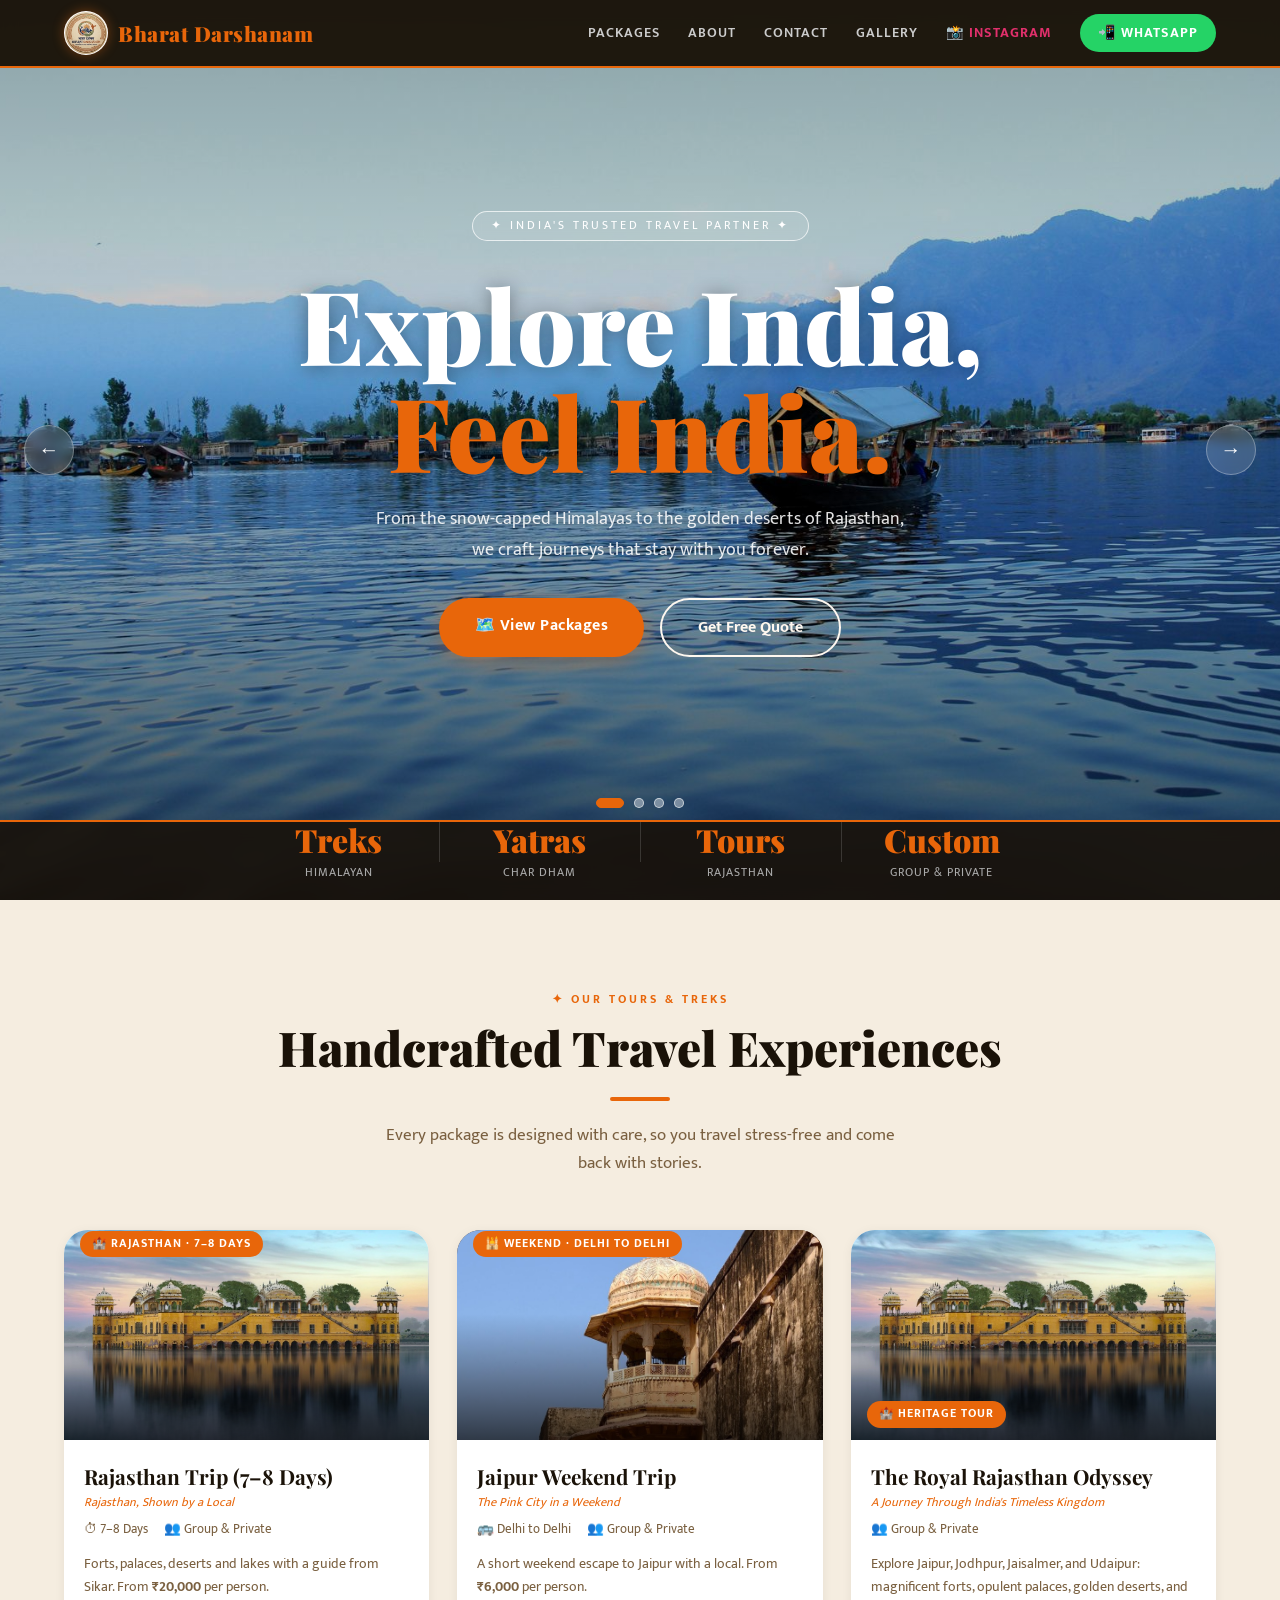
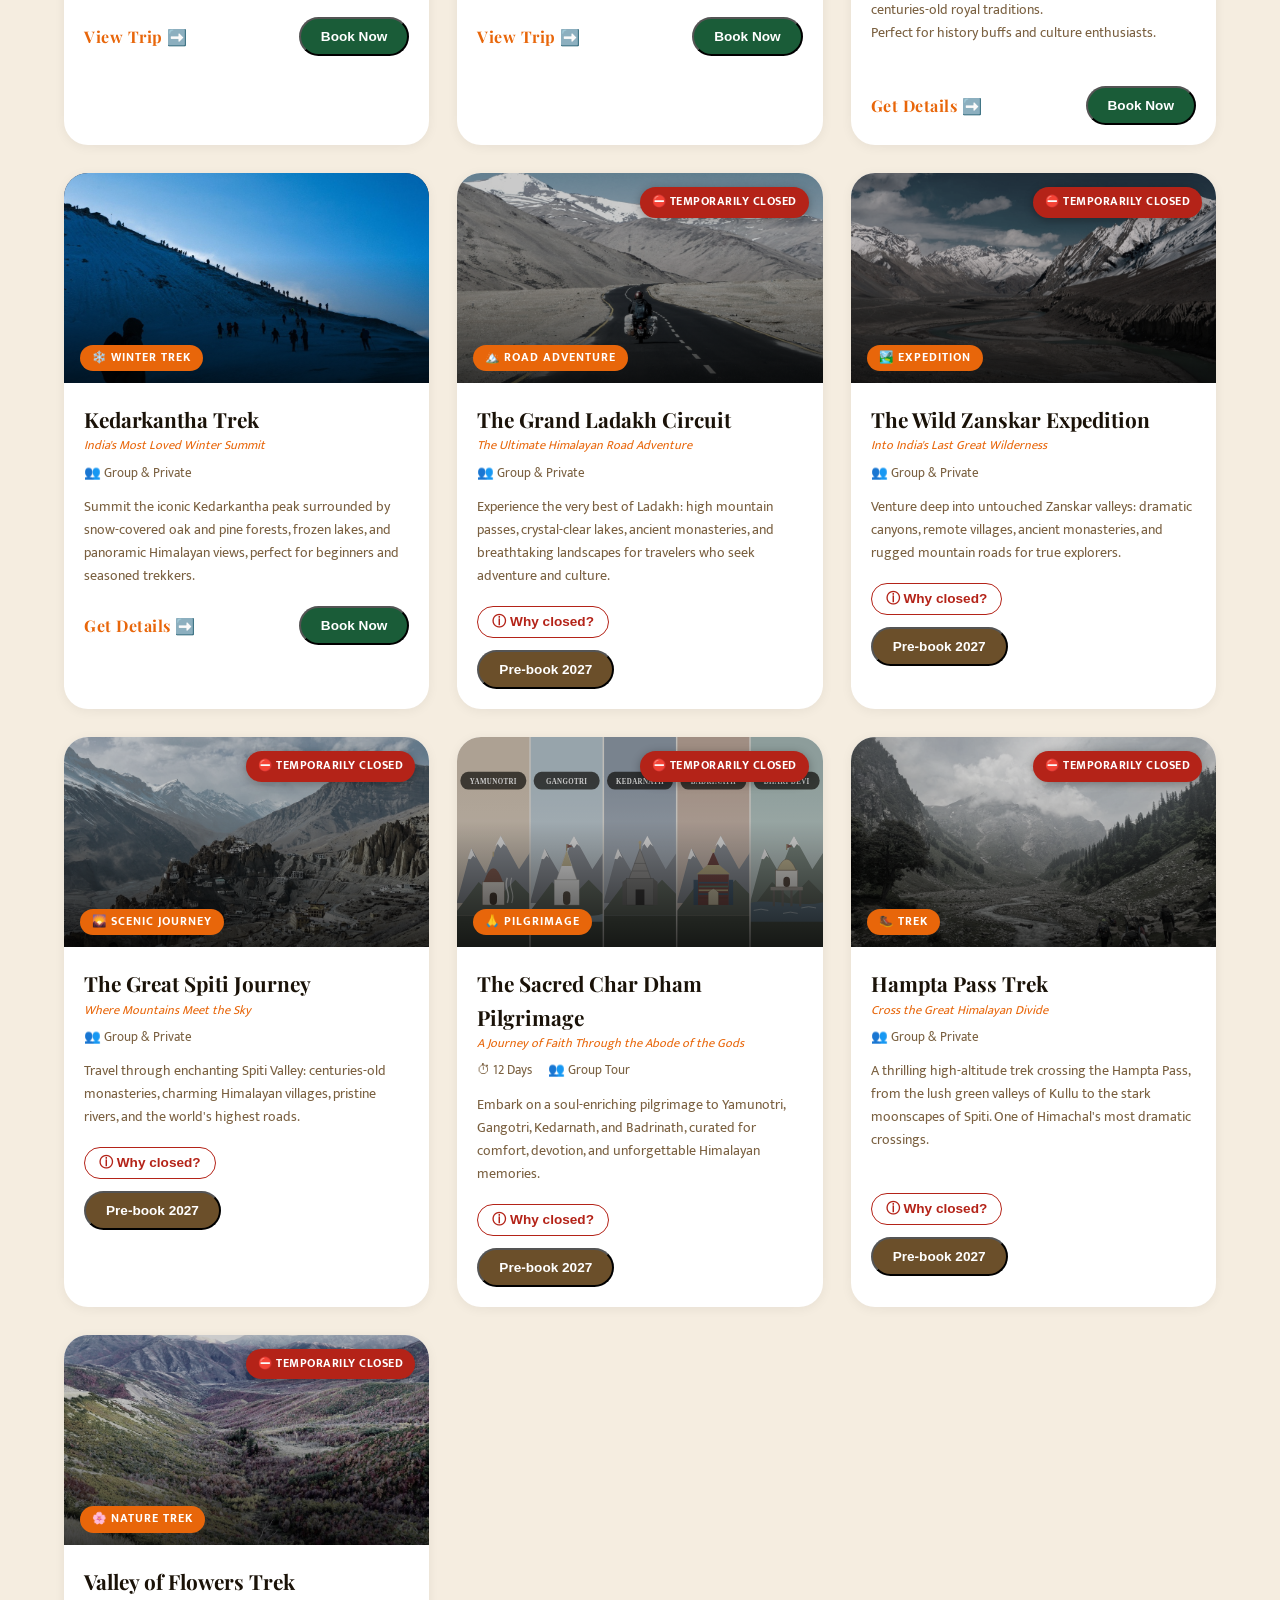
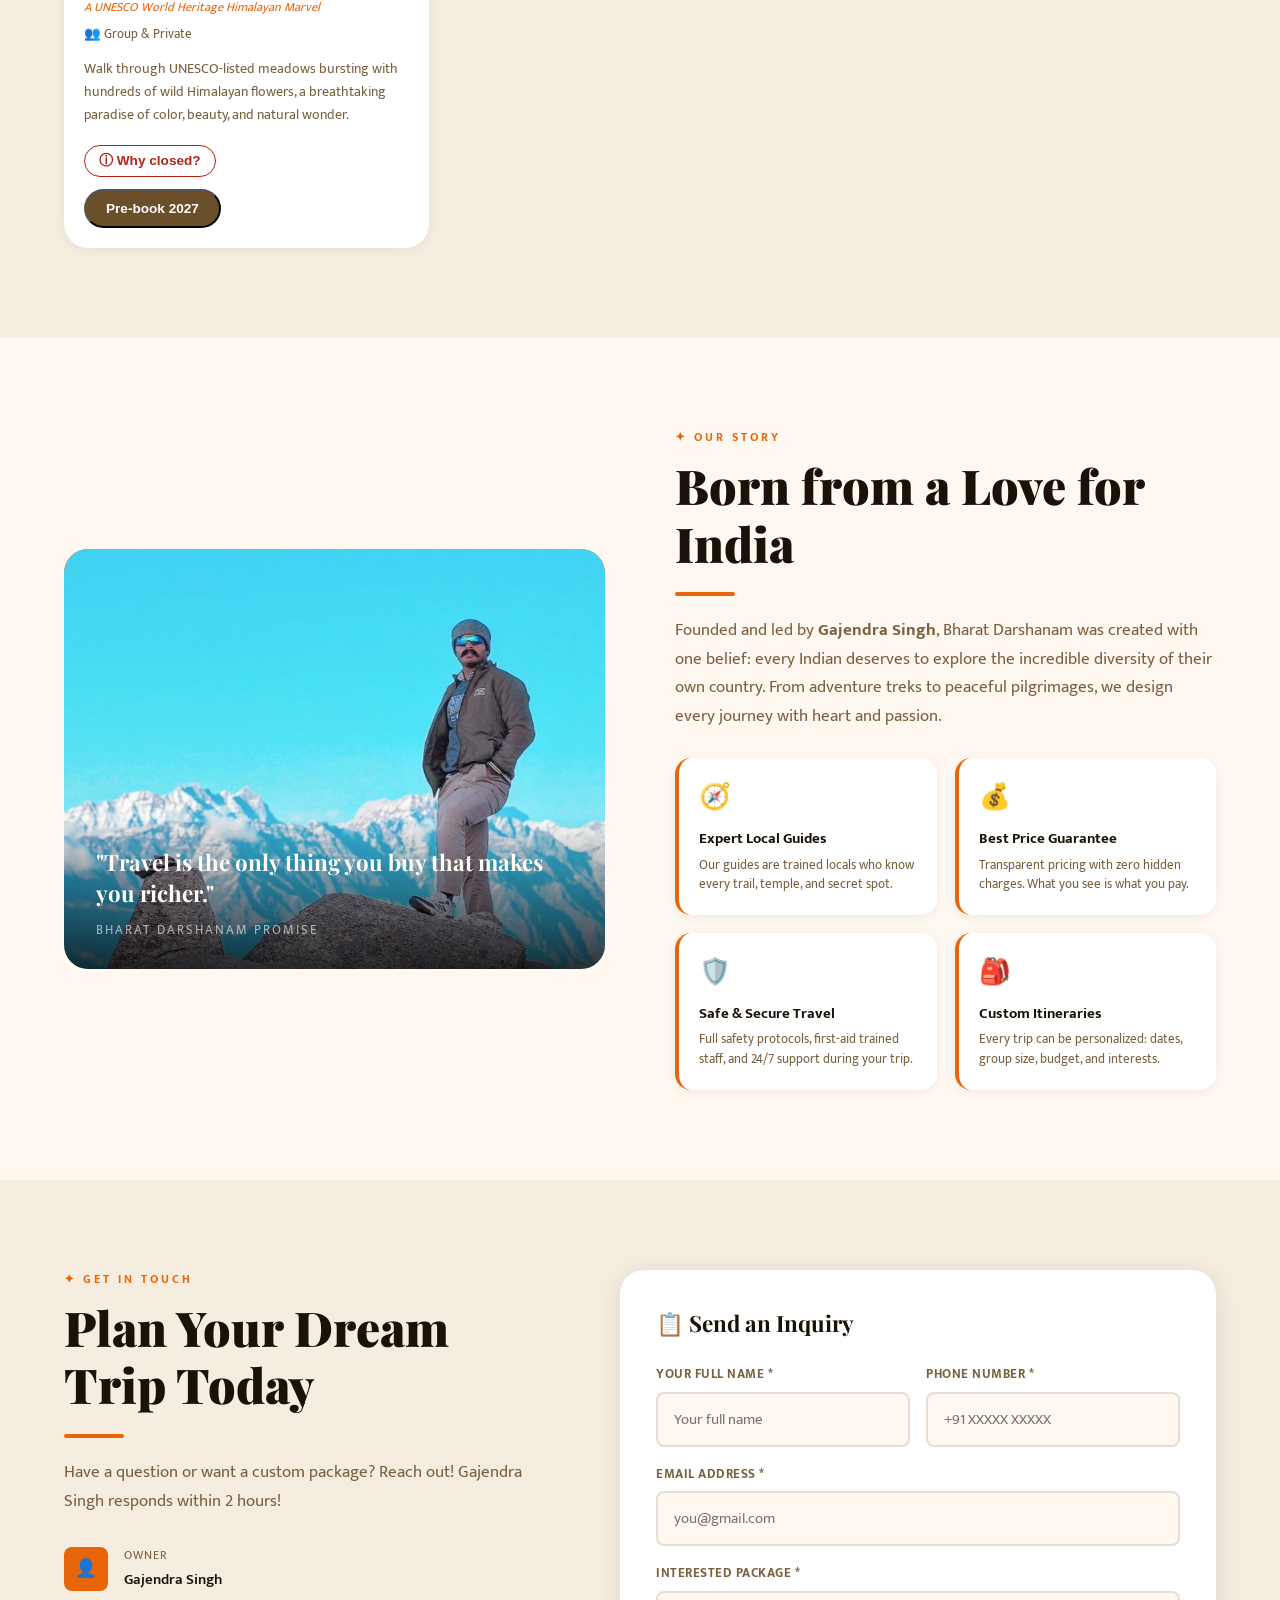
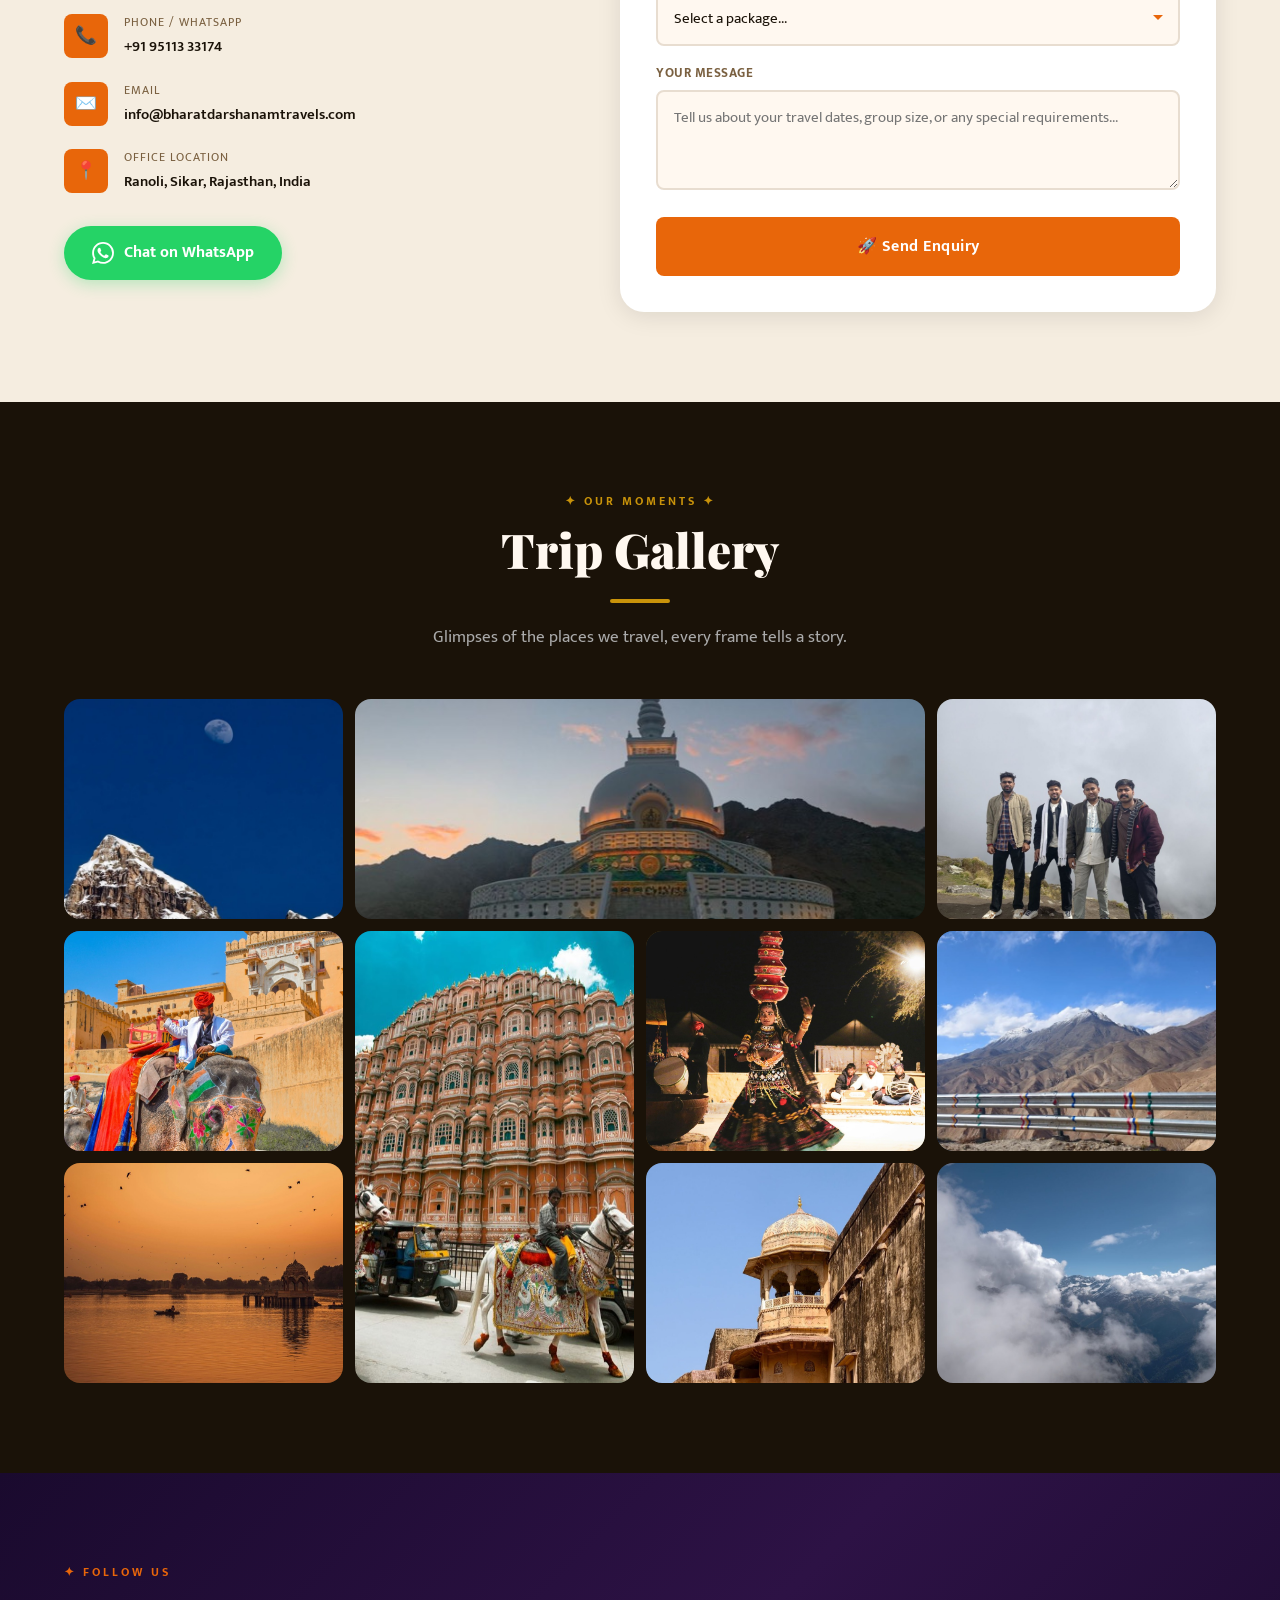
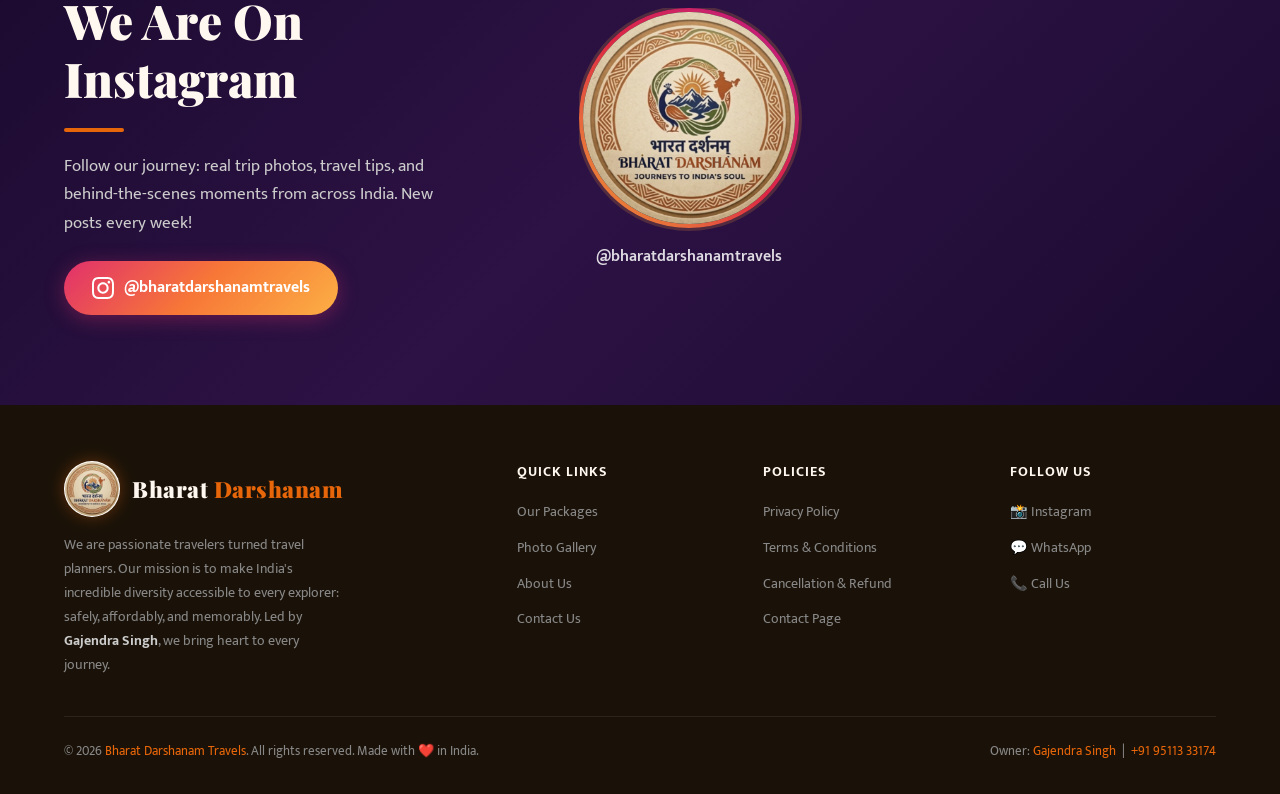
==== index.html @ c0df681c "Remove Hindi name from homepage structured data Co-Authored-By: Claude Opus 5.5 <noreply@anthropic.c" ====
<!DOCTYPE html>
<html lang="en">
<head>
  <meta charset="UTF-8">
  <meta name="viewport" content="width=device-width, initial-scale=1.0">

  <!-- ── SEO Meta Tags ── -->
 <title>Bharat Darshanam Travels – Best Travel & Trek Agency in India | Journey to India's Soul</title>
<meta name="description" content="Bharat Darshanam Travels is India's trusted travel and trek agency. Book Himalayan treks, Rajasthan tours, Char Dham Yatra. Contact Gajendra Singh: +91 95113 33174.">
 <meta name="keywords" content="India travel agency, Bharat Darshanam, Himalayan trek, Rajasthan tour package, Char Dham Yatra, Valley of Flowers trek, India tour operator, best travel agency India, Gajendra Singh travel">
<meta name="author"      content="Gajendra Singh, Bharat Darshanam Travels">

  <meta name="google-site-verification" content="OzNCuMQgrmfzlQvsHcvTXHWzAEWQ9d1QbbpQcQWQjsA" />

  <meta name="robots" content="index, follow">
<meta name="geo.region" content="IN">
<meta name="geo.placename" content="India">
<link rel="canonical" href="https://bharatdarshanamtravels.com/">

  <!-- ── Open Graph (for WhatsApp/social preview) ── -->
  <meta property="og:title"       content="Bharat Darshanam – Explore India, Feel India">
  <meta property="og:description" content="Handcrafted tours & treks across India. Call Gajendra Singh: +91 95113 33174">
  <meta property="og:type"        content="website">
  <meta property="og:url"         content="https://bharatdarshanamtravels.com/">
<meta property="og:image"         content="https://bharatdarshanamtravels.com/images/og-image.jpg">
<meta property="og:image:width"  content="1200">
<meta property="og:image:height" content="630">
<meta property="og:site_name"   content="Bharat Darshanam Travels">
<meta property="og:locale"      content="en_IN">

  <!-- ── Favicons ── -->
  <link rel="icon" href="favicon.ico" sizes="any">
  <link rel="icon" type="image/png" sizes="32x32" href="favicon-32x32.png">
  <link rel="apple-touch-icon" href="apple-touch-icon.png">
  <link rel="manifest" href="site.webmanifest">

  <!-- ── Google Fonts ── -->
  <link rel="preconnect" href="https://fonts.googleapis.com">
  <link rel="preconnect" href="https://fonts.gstatic.com" crossorigin>
  <link href="https://fonts.googleapis.com/css2?family=Playfair+Display:wght@400;700;900&family=Mukta:wght@300;400;600;700&display=swap" rel="stylesheet">

  <!-- ── Stylesheet ── -->
  <link rel="stylesheet" href="css/style.css">
</head>
<body>

<!-- ════════════════════════════════════════
     SPLASH SCREEN, 3-Step Sequence
════════════════════════════════════════ -->
<div id="splash">
  <div class="splash-bg"></div>
  <div class="splash-content">

    <!-- Step 1: Welcome text -->
    <div class="splash-welcome">
      <span class="splash-welcome-to">Welcome to</span>
      <span class="splash-welcome-brand">Bharat <em>Darshanam</em></span>
    </div>

    <!-- Step 2: Logo clean, no rings -->
    <div class="splash-logo-wrap">
      <img src="images/logo.png" alt="Bharat Darshanam" class="splash-logo">
    </div>

    <!-- Step 3: Tagline, JS types letter by letter -->
    <div class="splash-tagline" id="splashTagline"></div>

    <!-- Loader bar -->
    <div class="splash-loader">
      <div class="splash-loader-bar"></div>
    </div>

  </div>
</div>
<!-- ════════════════════════════════════════
     NAVBAR
════════════════════════════════════════ -->
<nav id="navbar">
  <a href="#hero" class="nav-logo">
    <img src="images/logo.png" alt="Bharat Darshanam Logo" class="nav-logo-img">
    <span class="nav-logo-text">Bharat <span class="nav-logo-accent">Darshanam</span></span>
  </a>

  <ul class="nav-links" id="navLinks">
    <li><a href="#packages">Packages</a></li>
    <li><a href="#about">About</a></li>
    
    <li><a href="#contact">Contact</a></li>
    <li><a href="#gallery">Gallery</a></li>
        <li><a href="https://www.instagram.com/bharatdarshanamtravels/" target="_blank" class="nav-insta">📸 Instagram</a></li>
    <li>
      <a href="https://wa.me/919511333174" target="_blank" class="nav-wa">
        📲 WhatsApp
      </a>
    </li>
  </ul>

  <button class="hamburger" id="hamburger" aria-label="Toggle menu">
    <span></span><span></span><span></span>
  </button>
</nav>


<!-- ════════════════════════════════════════
     HERO, Full Screen Slider
════════════════════════════════════════ -->
<section id="hero">

  <!-- Slides, add your own photos in images/ folder -->
  <div class="slider">
    <div class="slide active" style="background-image:url('images/hero1.jpg')">
      <div class="slide-overlay"></div>
    </div>
    <div class="slide" style="background-image:url('images/hero2.jpg')">
      <div class="slide-overlay"></div>
    </div>
    <div class="slide" style="background-image:url('images/hero3.jpg')">
      <div class="slide-overlay"></div>
    </div>
    <div class="slide" style="background-image:url('images/hero4.jpg')">
      <div class="slide-overlay"></div>
    </div>
  </div>

  <!-- Center Content -->
  <div class="hero-content">
    <div class="hero-badge">✦ India's Trusted Travel Partner ✦</div>
    <h1 class="hero-title">
      Explore India,
      <span>Feel India.</span>
    </h1>
    <p class="hero-sub">
      From the snow-capped Himalayas to the golden deserts of Rajasthan,
      we craft journeys that stay with you forever.
    </p>
    <div class="hero-btns">
      <a href="#packages" class="btn-primary">🗺️ View Packages</a>
      <a href="#contact"  class="btn-outline">Get Free Quote</a>
    </div>
  </div>

  <!-- Slider Arrows -->
  <button class="slider-arrow left"  id="sliderPrev">&#8592;</button>
  <button class="slider-arrow right" id="sliderNext">&#8594;</button>

  <!-- Slider Dots -->
  <div class="slider-dots">
    <span class="dot active" data-index="0"></span>
    <span class="dot"        data-index="1"></span>
    <span class="dot"        data-index="2"></span>
    <span class="dot"        data-index="3"></span>
  </div>

  <!-- Stats Bar, bottom like Rajasthan Tourism -->
  <div class="hero-stats-bar">
    <div class="stat-item">
      <div class="stat-num">Treks</div>
      <div class="stat-label">Himalayan</div>
    </div>
    <div class="stat-divider"></div>
    <div class="stat-item">
      <div class="stat-num">Yatras</div>
      <div class="stat-label">Char Dham</div>
    </div>
    <div class="stat-divider"></div>
    <div class="stat-item">
      <div class="stat-num">Tours</div>
      <div class="stat-label">Rajasthan</div>
    </div>
    <div class="stat-divider"></div>
    <div class="stat-item">
      <div class="stat-num">Custom</div>
      <div class="stat-label">Group &amp; Private</div>
    </div>
  </div>

</section>


<!-- ════════════════════════════════════════
     PACKAGES
════════════════════════════════════════ -->
<section id="packages">
  <div class="text-center reveal" style="margin-bottom:52px">
    <div class="section-tag">✦ Our Tours &amp; Treks</div>
    <h2 class="section-title">Handcrafted Travel Experiences</h2>
    <div class="divider"></div>
    <p class="section-sub">
      Every package is designed with care, so you travel stress-free
      and come back with stories.
    </p>
  </div>
  

  <div class="pkg-grid">

    <!-- Featured: Rajasthan Trip 7–8 Days -->
    <div class="pkg-card reveal">
      <a href="rajasthan-trip.html" class="pkg-img pkg-rajasthan" aria-label="Rajasthan Trip (7–8 Days)">
        <div class="pkg-img-bg"></div>
        <div class="pkg-overlay"></div>
        <span class="pkg-badge">🏰 Rajasthan · 7–8 Days</span>
      </a>
      <div class="pkg-body">
        <div class="pkg-name"><a href="rajasthan-trip.html" style="color:inherit;text-decoration:none">Rajasthan Trip (7–8 Days)</a></div>
        <div class="pkg-tag">Rajasthan, Shown by a Local</div>
        <div class="pkg-meta">
          <span>⏱ 7–8 Days</span>
          <span>👥 Group &amp; Private</span>
        </div>
        <p class="pkg-desc">
          Forts, palaces, deserts and lakes with a guide from Sikar. From <strong>₹20,000</strong> per person.
        </p>
        <div class="pkg-footer">
          <a class="pkg-price pkg-details-link" href="rajasthan-trip.html">View Trip ➡️</a>
          <button class="btn-green pkg-book-btn" data-pkg="Rajasthan Trip (7–8 Days)">Book Now</button>
        </div>
      </div>
    </div>

    <!-- Featured: Jaipur Weekend -->
    <div class="pkg-card reveal">
      <a href="jaipur-weekend-trip.html" class="pkg-img pkg-jaipur" aria-label="Jaipur Weekend Trip">
        <div class="pkg-img-bg"></div>
        <div class="pkg-overlay"></div>
        <span class="pkg-badge">🕌 Weekend · Delhi to Delhi</span>
      </a>
      <div class="pkg-body">
        <div class="pkg-name"><a href="jaipur-weekend-trip.html" style="color:inherit;text-decoration:none">Jaipur Weekend Trip</a></div>
        <div class="pkg-tag">The Pink City in a Weekend</div>
        <div class="pkg-meta">
          <span>🚌 Delhi to Delhi</span>
          <span>👥 Group &amp; Private</span>
        </div>
        <p class="pkg-desc">
          A short weekend escape to Jaipur with a local. From <strong>₹6,000</strong> per person.
        </p>
        <div class="pkg-footer">
          <a class="pkg-price pkg-details-link" href="jaipur-weekend-trip.html">View Trip ➡️</a>
          <button class="btn-green pkg-book-btn" data-pkg="Jaipur Weekend Trip (Delhi to Delhi)">Book Now</button>
        </div>
      </div>
    </div>

    <!-- Card 1: Royal Rajasthan -->
    <div class="pkg-card reveal">
      <div class="pkg-img pkg-rajasthan">
        <div class="pkg-img-bg"></div>
        <div class="pkg-overlay"></div>
        <span class="pkg-badge">🏰 Heritage Tour</span>
      </div>
      <div class="pkg-body">
        <div class="pkg-name">The Royal Rajasthan Odyssey</div>
        <div class="pkg-tag">A Journey Through India's Timeless Kingdom</div>
        <div class="pkg-meta">
          <span>👥 Group &amp; Private</span>
        </div>
        <p class="pkg-desc">
          Explore Jaipur, Jodhpur, Jaisalmer, and Udaipur: magnificent forts, opulent palaces,
          golden deserts, and centuries-old royal traditions.<br>Perfect for history buffs and culture enthusiasts.<br><br>
        </p>
        <div class="pkg-footer">
          <a class="pkg-price pkg-details-link" href="https://wa.me/919511333174?text=Hello%20Gajendra%21%20Please%20share%20the%20full%20itinerary%2C%20inclusions%20and%20price%20for%20the%20The%20Royal%20Rajasthan%20Odyssey%20package." target="_blank" rel="noopener">Get Details ➡️</a>
          <button class="btn-green pkg-book-btn" data-pkg="The Royal Rajasthan Odyssey">Book Now</button>
        </div>
      </div>
    </div>

    <!-- Card 2: Himalayan Trek -->
    <!-- Card 2: Grand Ladakh Circuit -->
    <div class="pkg-card reveal">
      <div class="pkg-img pkg-himalaya">
        <div class="pkg-img-bg"></div>
        <div class="pkg-overlay"></div>
        <span class="pkg-badge">🏔️ Road Adventure</span>
      </div>
      <div class="pkg-body">
        <div class="pkg-name">The Grand Ladakh Circuit</div>
        <div class="pkg-tag">The Ultimate Himalayan Road Adventure</div>
        <div class="pkg-meta">
          <span>👥 Group &amp; Private</span>
        </div>
        <p class="pkg-desc">
          Experience the very best of Ladakh: high mountain passes, crystal-clear lakes,
          ancient monasteries, and breathtaking landscapes for travelers who seek adventure and culture.
        </p>
        <div class="pkg-footer">
          <a class="pkg-price pkg-details-link" href="https://wa.me/919511333174?text=Hello%20Gajendra%21%20Please%20share%20the%20full%20itinerary%2C%20inclusions%20and%20price%20for%20the%20The%20Grand%20Ladakh%20Circuit%20package." target="_blank" rel="noopener">Get Details ➡️</a>
          <button class="btn-green pkg-book-btn" data-pkg="The Grand Ladakh Circuit">Book Now</button>
        </div>
      </div>
    </div>

    <!-- Card 3: Wild Zanskar Expedition -->
    <div class="pkg-card reveal">
      <div class="pkg-img pkg-zanskar">
        <div class="pkg-img-bg"></div>
        <div class="pkg-overlay"></div>
        <span class="pkg-badge">🏞️ Expedition</span>
      </div>
      <div class="pkg-body">
        <div class="pkg-name">The Wild Zanskar Expedition</div>
        <div class="pkg-tag">Into India's Last Great Wilderness</div>
        <div class="pkg-meta">
          <span>👥 Group &amp; Private</span>
        </div>
        <p class="pkg-desc">
          Venture deep into untouched Zanskar valleys: dramatic canyons, remote villages,
          ancient monasteries, and rugged mountain roads for true explorers.
        </p>
        <div class="pkg-footer">
          <a class="pkg-price pkg-details-link" href="https://wa.me/919511333174?text=Hello%20Gajendra%21%20Please%20share%20the%20full%20itinerary%2C%20inclusions%20and%20price%20for%20the%20The%20Wild%20Zanskar%20Expedition%20package." target="_blank" rel="noopener">Get Details ➡️</a>
          <button class="btn-green pkg-book-btn" data-pkg="The Wild Zanskar Expedition">Book Now</button>
        </div>
      </div>
    </div>

    <!-- Card 4: Great Spiti Journey -->
    <div class="pkg-card reveal">
      <div class="pkg-img pkg-spiti">
        <div class="pkg-img-bg"></div>
        <div class="pkg-overlay"></div>
        <span class="pkg-badge">🌄 Scenic Journey</span>
      </div>
      <div class="pkg-body">
        <div class="pkg-name">The Great Spiti Journey</div>
        <div class="pkg-tag">Where Mountains Meet the Sky</div>
        <div class="pkg-meta">
          <span>👥 Group &amp; Private</span>
        </div>
        <p class="pkg-desc">
          Travel through enchanting Spiti Valley: centuries-old monasteries, charming Himalayan
          villages, pristine rivers, and the world's highest roads.
        </p>
        <div class="pkg-footer">
          <a class="pkg-price pkg-details-link" href="https://wa.me/919511333174?text=Hello%20Gajendra%21%20Please%20share%20the%20full%20itinerary%2C%20inclusions%20and%20price%20for%20the%20The%20Great%20Spiti%20Journey%20package." target="_blank" rel="noopener">Get Details ➡️</a>
          <button class="btn-green pkg-book-btn" data-pkg="The Great Spiti Journey">Book Now</button>
        </div>
      </div>
    </div>

    <!-- Card 5: Char Dham Pilgrimage -->
    <div class="pkg-card reveal">
      <div class="pkg-img pkg-chardham">
        <div class="pkg-img-bg"></div>
        <div class="pkg-overlay"></div>
        <span class="pkg-badge">🙏 Pilgrimage</span>
      </div>
      <div class="pkg-body">
        <div class="pkg-name">The Sacred Char Dham Pilgrimage</div>
        <div class="pkg-tag">A Journey of Faith Through the Abode of the Gods</div>
        <div class="pkg-meta">
          <span>⏱ 12 Days</span>
          <span>👥 Group Tour</span>
        </div>
        <p class="pkg-desc">
          Embark on a soul-enriching pilgrimage to Yamunotri, Gangotri, Kedarnath, and Badrinath,
          curated for comfort, devotion, and unforgettable Himalayan memories.
        </p>
        <div class="pkg-footer">
          <a class="pkg-price pkg-details-link" href="https://wa.me/919511333174?text=Hello%20Gajendra%21%20Please%20share%20the%20full%20itinerary%2C%20inclusions%20and%20price%20for%20the%20The%20Sacred%20Char%20Dham%20Pilgrimage%20package." target="_blank" rel="noopener">Get Details ➡️</a>
          <button class="btn-green pkg-book-btn" data-pkg="The Sacred Char Dham Pilgrimage">Book Now</button>
        </div>
      </div>
    </div>

    

    <!-- Card 6: Hampta Pass Trek -->
    <div class="pkg-card reveal">
      <div class="pkg-img pkg-hampta">
        <div class="pkg-img-bg"></div>
        <div class="pkg-overlay"></div>
        <span class="pkg-badge">🥾 Trek</span>
      </div>
      <div class="pkg-body">
        <div class="pkg-name">Hampta Pass Trek</div>
        <div class="pkg-tag">Cross the Great Himalayan Divide</div>
        <div class="pkg-meta">
          <span>👥 Group &amp; Private</span>
        </div>
        <p class="pkg-desc">
          A thrilling high-altitude trek crossing the Hampta Pass, from the lush green valleys
          of Kullu to the stark moonscapes of Spiti. One of Himachal's most dramatic crossings.<br><br>
        </p>
        <div class="pkg-footer">
          <a class="pkg-price pkg-details-link" href="https://wa.me/919511333174?text=Hello%20Gajendra%21%20Please%20share%20the%20full%20itinerary%2C%20inclusions%20and%20price%20for%20the%20Hampta%20Pass%20Trek%20package." target="_blank" rel="noopener">Get Details ➡️</a>
          <button class="btn-green pkg-book-btn" data-pkg="Hampta Pass Trek">Book Now</button>
        </div>
      </div>
    </div>

    <!-- Card 7: Kedarkantha Trek -->
    <div class="pkg-card reveal">
      <div class="pkg-img pkg-kedarkantha">
        <div class="pkg-img-bg"></div>
        <div class="pkg-overlay"></div>
        <span class="pkg-badge">❄️ Winter Trek</span>
      </div>
      <div class="pkg-body">
        <div class="pkg-name">Kedarkantha Trek</div>
        <div class="pkg-tag">India's Most Loved Winter Summit</div>
        <div class="pkg-meta">
          <span>👥 Group &amp; Private</span>
        </div>
        <p class="pkg-desc">
          Summit the iconic Kedarkantha peak surrounded by snow-covered oak and pine forests,
          frozen lakes, and panoramic Himalayan views, perfect for beginners and seasoned trekkers.
        </p>
        <div class="pkg-footer">
          <a class="pkg-price pkg-details-link" href="https://wa.me/919511333174?text=Hello%20Gajendra%21%20Please%20share%20the%20full%20itinerary%2C%20inclusions%20and%20price%20for%20the%20Kedarkantha%20Trek%20package." target="_blank" rel="noopener">Get Details ➡️</a>
          <button class="btn-green pkg-book-btn" data-pkg="Kedarkantha Trek">Book Now</button>
        </div>
      </div>
    </div>

    <!-- Card 8: Valley of Flowers -->
    <div class="pkg-card reveal">
      <div class="pkg-img pkg-valley">
        <div class="pkg-img-bg"></div>
        <div class="pkg-overlay"></div>
        <span class="pkg-badge">🌸 Nature Trek</span>
      </div>
      <div class="pkg-body">
        <div class="pkg-name">Valley of Flowers Trek</div>
        <div class="pkg-tag">A UNESCO World Heritage Himalayan Marvel</div>
        <div class="pkg-meta">
          <span>👥 Group &amp; Private</span>
        </div>
        <p class="pkg-desc">
          Walk through UNESCO-listed meadows bursting with hundreds of wild Himalayan flowers,
          a breathtaking paradise of color, beauty, and natural wonder.
        </p>
        <div class="pkg-footer">
          <a class="pkg-price pkg-details-link" href="https://wa.me/919511333174?text=Hello%20Gajendra%21%20Please%20share%20the%20full%20itinerary%2C%20inclusions%20and%20price%20for%20the%20Valley%20of%20Flowers%20Trek%20package." target="_blank" rel="noopener">Get Details ➡️</a>
          <button class="btn-green pkg-book-btn" data-pkg="Valley of Flowers Trek">Book Now</button>
        </div>
      </div>
    </div>

  </div>
</section>


<!-- ════════════════════════════════════════
     ABOUT
════════════════════════════════════════ -->
<section id="about">
  <div class="about-grid">

    <div class="about-visual reveal">
  <img src="images/our-story.jpg" alt="Our Story" class="about-story-img" loading="lazy" width="948" height="805">
  <div class="about-story-overlay">
    <div class="about-quote">
      "Travel is the only thing you buy that makes you richer."
    </div>
    <div class="about-quote-author">Bharat Darshanam Promise</div>
  </div>
</div>

    <div class="reveal">
      <div class="section-tag">✦ Our Story</div>
      <h2 class="section-title">Born from a Love for India</h2>
      <div class="divider"></div>
      <p class="section-sub">
        Founded and led by <strong>Gajendra Singh</strong>, Bharat Darshanam was created
        with one belief: every Indian deserves to explore the incredible diversity
        of their own country. From adventure treks to peaceful pilgrimages,
        we design every journey with heart and passion.
      </p>

      <div class="why-grid">
        <div class="why-card">
          <div class="why-icon">🧭</div>
          <div class="why-title">Expert Local Guides</div>
          <div class="why-desc">Our guides are trained locals who know every trail, temple, and secret spot.</div>
        </div>
        <div class="why-card">
          <div class="why-icon">💰</div>
          <div class="why-title">Best Price Guarantee</div>
          <div class="why-desc">Transparent pricing with zero hidden charges. What you see is what you pay.</div>
        </div>
        <div class="why-card">
          <div class="why-icon">🛡️</div>
          <div class="why-title">Safe &amp; Secure Travel</div>
          <div class="why-desc">Full safety protocols, first-aid trained staff, and 24/7 support during your trip.</div>
        </div>
        <div class="why-card">
          <div class="why-icon">🎒</div>
          <div class="why-title">Custom Itineraries</div>
          <div class="why-desc">Every trip can be personalized: dates, group size, budget, and interests.</div>
        </div>
      </div>
    </div>

  </div>
</section>


<!-- ════════════════════════════════════════
     TESTIMONIALS
════════════════════════════════════════ -->
<section id="testimonials" hidden>
  <div class="text-center reveal" style="margin-bottom:52px">
    <div class="section-tag">✦ Traveler Reviews ✦</div>
    <h2 class="section-title">What Our Travelers Say</h2>
    <div class="divider"></div>
  </div>

  <div class="testi-grid">

    <div class="testi-card reveal">
      <div class="testi-stars">★★★★★</div>
      <p class="testi-text">
        The Himalayan Trek was absolutely life-changing. Our guide knew every route
        perfectly and kept us safe throughout. Highly recommended for first-time trekkers!
      </p>
      <div class="testi-author">
        <div class="testi-avatar av1">A</div>
        <div>
          <div class="testi-name">Arjun Mehta</div>
          <div class="testi-loc">📍Rajasthan</div>
        </div>
      </div>
    </div>

    <div class="testi-card reveal">
      <div class="testi-stars">★★★★★</div>
      <p class="testi-text">
        Booked the Rajasthan Heritage Tour for my family and it was flawless. Hotels,
        transport, food, everything was perfectly arranged. Will definitely travel again!
      </p>
      <div class="testi-author">
        <div class="testi-avatar av2">P</div>
        <div>
          <div class="testi-name">Priya Sharma</div>
          <div class="testi-loc">📍Mumbai</div>
        </div>
      </div>
    </div>

    <div class="testi-card reveal">
      <div class="testi-stars">★★★★★</div>
      <p class="testi-text">
        Did the Char Dham Yatra with a group of 10 seniors. The team handled every
        challenge smoothly. As a pilgrimage, it was deeply fulfilling. Made it effortless!
      </p>
      <div class="testi-author">
        <div class="testi-avatar av3">S</div>
        <div>
          <div class="testi-name">Suresh Patel</div>
          <div class="testi-loc">📍Delhi</div>
        </div>
      </div>
    </div>

  </div>
</section>


<!-- ════════════════════════════════════════
     CONTACT
════════════════════════════════════════ -->
<section id="contact">
  <div class="contact-grid">

    <!-- Left: Contact Info -->
    <div class="reveal">
      <div class="section-tag">✦ Get In Touch</div>
      <h2 class="section-title">Plan Your Dream Trip Today</h2>
      <div class="divider"></div>
      <p class="section-sub" style="margin-bottom:32px">
        Have a question or want a custom package? Reach out!
        Gajendra Singh responds within 2 hours!
      </p>

      <div class="contact-item">
        <div class="contact-icon">👤</div>
        <div>
          <div class="contact-label">Owner</div>
          <div class="contact-val">Gajendra Singh</div>
        </div>
      </div>

      <div class="contact-item">
        <div class="contact-icon">📞</div>
        <div>
          <div class="contact-label">Phone / WhatsApp</div>
          <div class="contact-val">
            <a href="tel:+919511333174" style="color:inherit">+91 95113 33174</a>
          </div>
        </div>
      </div>

      <div class="contact-item">
        <div class="contact-icon">✉️</div>
        <div>
          <div class="contact-label">Email</div>
          <div class="contact-val">
            <a href="mailto:info@bharatdarshanamtravels.com" style="color:inherit">info@bharatdarshanamtravels.com</a>
          </div>
        </div>
      </div>

      <div class="contact-item">
        <div class="contact-icon">📍</div>
        <div>
          <div class="contact-label">Office Location</div>
          <!-- TODO: Replace with real address -->
          <div class="contact-val">Ranoli, Sikar, Rajasthan, India</div>
        </div>
      </div>

      <a href="https://wa.me/919511333174?text=Hello%20Gajendra!%20I'd%20like%20to%20plan%20a%20trip%20with%20Bharat%20Darshanam."
         target="_blank" class="wa-btn">
        <svg width="22" height="22" viewBox="0 0 24 24" fill="currentColor">
         <path d="M17.472 14.382c-.297-.149-1.758-.867-2.03-.967-.273-.099-.471-.148-.67.15-.197.297-.767.966-.94 1.164-.173.199-.347.223-.644.075-.297-.15-1.255-.463-2.39-1.475-.883-.788-1.48-1.761-1.653-2.059-.173-.297-.018-.458.13-.606.134-.133.298-.347.446-.52.149-.174.198-.298.298-.497.099-.198.05-.371-.025-.52-.075-.149-.669-1.612-.916-2.207-.242-.579-.487-.5-.669-.51-.173-.008-.371-.01-.57-.01-.198 0-.52.074-.792.372-.272.297-1.04 1.016-1.04 2.479 0 1.462 1.065 2.875 1.213 3.074.149.198 2.096 3.2 5.077 4.487.709.306 1.262.489 1.694.625.712.227 1.36.195 1.871.118.571-.085 1.758-.719 2.006-1.413.248-.694.248-1.289.173-1.413-.074-.124-.272-.198-.57-.347m-5.421 7.403h-.004a9.87 9.87 0 01-5.031-1.378l-.361-.214-3.741.982.998-3.648-.235-.374a9.86 9.86 0 01-1.51-5.26c.001-5.45 4.436-9.884 9.888-9.884 2.64 0 5.122 1.03 6.988 2.898a9.825 9.825 0 012.893 6.994c-.003 5.45-4.437 9.884-9.885 9.884m8.413-18.297A11.815 11.815 0 0012.05 0C5.495 0 .16 5.335.157 11.892c0 2.096.547 4.142 1.588 5.945L.057 24l6.305-1.654a11.882 11.882 0 005.683 1.448h.005c6.554 0 11.89-5.335 11.893-11.893a11.821 11.821 0 00-3.48-8.413z" />
        </svg>
        Chat on WhatsApp
      </a>
    </div>

    <!-- Right: Contact Form -->
    <div class="reveal">
      <div class="contact-form">
        <h3>📋 Send an Inquiry</h3>
        <form id="contactForm" data-enquiry novalidate>
          <input type="checkbox" name="botcheck" class="hp-field" tabindex="-1" autocomplete="off" aria-hidden="true">
          <div class="form-row">
            <div class="form-group">
              <label for="fname">Your Full Name *</label>
              <input type="text" id="fname" name="name" placeholder="Your full name" autocomplete="name" required>
            </div>
            <div class="form-group">
              <label for="fphone">Phone Number *</label>
              <input type="tel" id="fphone" name="phone" placeholder="+91 XXXXX XXXXX" autocomplete="tel" required>
            </div>
          </div>
          <div class="form-group">
            <label for="femail">Email Address *</label>
            <input type="email" id="femail" name="email" placeholder="you@gmail.com" autocomplete="email" required>
          </div>
          <div class="form-group">
            <label for="fpkg">Interested Package *</label>
            <select id="fpkg" name="trip" required>
              <option value="">Select a package...</option>
              <option>Rajasthan Trip (7–8 Days)</option>
              <option>Jaipur Weekend Trip (Delhi to Delhi)</option>
              <option>The Royal Rajasthan Odyssey</option>
              <option>Kedarkantha Trek</option>
              <option>The Grand Ladakh Circuit</option>
              <option>The Wild Zanskar Expedition</option>
              <option>The Great Spiti Journey</option>
              <option>The Sacred Char Dham Pilgrimage</option>
              <option>Hampta Pass Trek</option>
              <option>Valley of Flowers Trek</option>
              <option>Custom Package</option>
            </select>
          </div>
          <div class="form-group">
            <label for="fmessage">Your Message</label>
            <textarea id="fmessage" name="message" placeholder="Tell us about your travel dates, group size, or any special requirements..."></textarea>
          </div>
          <button type="submit" class="submit-btn">🚀 Send Enquiry</button>
        </form>
      </div>
    </div>

  </div>
</section>


<!-- ════════════════════════════════════════
     PHOTO GALLERY
════════════════════════════════════════ -->
<section id="gallery">
  <div class="text-center reveal" style="margin-bottom:48px">
    <div class="section-tag">✦ Our Moments ✦</div>
    <h2 class="section-title">Trip Gallery</h2>
    <div class="divider"></div>
    <p class="section-sub">Glimpses of the places we travel, every frame tells a story.</p>
  </div>

  <!-- Filter Buttons -->
  <div class="filter-buttons"></div>

  <!-- Gallery Grid -->
  <!-- 
    HOW TO ADD YOUR OWN PHOTOS:
    1. Put your photo in images/ folder
    2. Change src="images/gallery1.jpg" to your file name
    3. Change data-category to: himalaya / rajasthan / south / pilgrimage
    4. Change alt text to describe the photo
  -->
  <div class="gallery-grid">

    <div class="gallery-item reveal" data-category="himalaya">
      <div class="gallery-img" data-bg="images/gallery1.jpg">
        <div class="gallery-overlay">
          <div class="gallery-caption">Himalaya</div>
        </div>
      </div>
    </div>

    <div class="gallery-item reveal large" data-category="rajasthan">
      <div class="gallery-img" data-bg="images/gallery2.jpg">
        <div class="gallery-overlay">
          <div class="gallery-caption">Shanti Stupa, Ladakh</div>
        </div>
      </div>
    </div>

    <div class="gallery-item reveal" data-category="south">
      <div class="gallery-img" data-bg="images/gallery3.jpg">
        <div class="gallery-overlay">
          <div class="gallery-caption">Ladakh Trail</div>
        </div>
      </div>
    </div>

    <div class="gallery-item reveal" data-category="pilgrimage">
      <div class="gallery-img" data-bg="images/gallery4.jpg">
        <div class="gallery-overlay">
          <div class="gallery-caption">Aamer Fort</div>
        </div>
      </div>
    </div>

    <div class="gallery-item reveal tall" data-category="himalaya">
      <div class="gallery-img" data-bg="images/gallery5.jpg">
        <div class="gallery-overlay">
          <div class="gallery-caption">Hawa Mahal</div>
        </div>
      </div>
    </div>

    <div class="gallery-item reveal" data-category="rajasthan">
      <div class="gallery-img" data-bg="images/gallery6.jpg">
        <div class="gallery-overlay">
          <div class="gallery-caption">Rajasthani Dance</div>
        </div>
      </div>
    </div>

    <div class="gallery-item reveal" data-category="south">
      <div class="gallery-img" data-bg="images/gallery7.jpg">
        <div class="gallery-overlay">
          <div class="gallery-caption">Himalaya</div>
        </div>
      </div>
    </div>

    <div class="gallery-item reveal" data-category="himalaya">
      <div class="gallery-img" data-bg="images/gallery8.jpg">
        <div class="gallery-overlay">
          <div class="gallery-caption">Udaipur Lake</div>
        </div>
      </div>
    </div>
    <div class="gallery-item reveal" data-category="south">
      <div class="gallery-img" data-bg="images/gallery9.jpg">
        <div class="gallery-overlay">
          <div class="gallery-caption">Amer Palace, Jaipur</div>
        </div>
      </div>
    </div>
    
    <div class="gallery-item reveal" data-category="south">
      <div class="gallery-img" data-bg="images/gallery11.jpg">
        <div class="gallery-overlay">
          <div class="gallery-caption">Himalaya hills</div>
        </div>
      </div>
    </div>

  </div>

  <!-- Lightbox -->
  <div id="lightbox" class="lightbox">
    <button class="lightbox-close" id="lightboxClose">✕</button>
    <button class="lightbox-nav left"  id="lightboxPrev">&#8592;</button>
    <button class="lightbox-nav right" id="lightboxNext">&#8594;</button>
    <div class="lightbox-img-wrap">
      <div class="lightbox-img" id="lightboxImg"></div>
      <div class="lightbox-caption" id="lightboxCaption"></div>
    </div>
  </div>

</section>


<!-- ════════════════════════════════════════
     INSTAGRAM SECTION
════════════════════════════════════════ -->
<section id="instagram">
  <div class="insta-inner">
    <div class="insta-left reveal">
      <div class="section-tag">✦ Follow Us</div>
      <h2 class="section-title" style="color:var(--cream)">We Are On Instagram</h2>
      <div class="divider"></div>
      <p class="section-sub" style="color:#ccc; max-width:400px">
        Follow our journey: real trip photos, travel tips, and behind-the-scenes
        moments from across India. New posts every week!
      </p>
            <a href="https://www.instagram.com/bharatdarshanamtravels/" target="_blank" class="insta-btn">
        <svg width="22" height="22" viewBox="0 0 24 24" fill="currentColor">
          <path d="M12 2.163c3.204 0 3.584.012 4.85.07 3.252.148 4.771 1.691 4.919 4.919.058 1.265.069 1.645.069 4.849 0 3.205-.012 3.584-.069 4.849-.149 3.225-1.664 4.771-4.919 4.919-1.266.058-1.644.07-4.85.07-3.204 0-3.584-.012-4.849-.07-3.26-.149-4.771-1.699-4.919-4.92-.058-1.265-.07-1.644-.07-4.849 0-3.204.013-3.583.07-4.849.149-3.227 1.664-4.771 4.919-4.919 1.266-.057 1.645-.069 4.849-.069zm0-2.163c-3.259 0-3.667.014-4.947.072-4.358.2-6.78 2.618-6.98 6.98-.059 1.281-.073 1.689-.073 4.948 0 3.259.014 3.668.072 4.948.2 4.358 2.618 6.78 6.98 6.98 1.281.058 1.689.072 4.948.072 3.259 0 3.668-.014 4.948-.072 4.354-.2 6.782-2.618 6.979-6.98.059-1.28.073-1.689.073-4.948 0-3.259-.014-3.667-.072-4.947-.196-4.354-2.617-6.78-6.979-6.98-1.281-.059-1.69-.073-4.949-.073zm0 5.838c-3.403 0-6.162 2.759-6.162 6.162s2.759 6.163 6.162 6.163 6.162-2.759 6.162-6.163c0-3.403-2.759-6.162-6.162-6.162zm0 10.162c-2.209 0-4-1.79-4-4 0-2.209 1.791-4 4-4s4 1.791 4 4c0 2.21-1.791 4-4 4zm6.406-11.845c-.796 0-1.441.645-1.441 1.44s.645 1.44 1.441 1.44c.795 0 1.439-.645 1.439-1.44s-.644-1.44-1.439-1.44z"/>
        </svg>
        @bharatdarshanamtravels
      </a>
    </div>

    <!-- Instagram Preview Grid -->
    <div class="insta-grid reveal">
  <a href="https://www.instagram.com/bharatdarshanamtravels/" target="_blank" class="insta-profile-link">
    <div class="insta-profile-circle">
      <img src="images/logo.png" alt="Bharat Darshanam" class="insta-profile-img">
      <div class="insta-profile-hover">
        <span>View Profile</span>
      </div>
    </div>
    <div class="insta-profile-name">@bharatdarshanamtravels</div>
  </a>
</div>
</section>



<footer id="footer">
  <div class="footer-top">

    <div class="footer-brand">
      <a href="#hero" class="footer-logo-wrap">
        <img src="images/logo.png" alt="Bharat Darshanam" class="footer-logo-img">
        <span class="footer-logo-text">Bharat <span>Darshanam</span></span>
      </a>
      <p>
        We are passionate travelers turned travel planners. Our mission is to make
        India's incredible diversity accessible to every explorer: safely,
        affordably, and memorably. Led by <strong style="color:#ccc">Gajendra Singh</strong>,
        we bring heart to every journey.
      </p>
    </div>

    <div class="footer-col">
      <h4>Quick Links</h4>
      <ul>
        <li><a href="#packages">Our Packages</a></li>
        <li><a href="#gallery">Photo Gallery</a></li>
        <li><a href="#about">About Us</a></li>
        
        <li><a href="#contact">Contact Us</a></li>
      </ul>
    </div>

    <div class="footer-col">
      <h4>Policies</h4>
      <ul>
        <li><a href="privacy-policy.html">Privacy Policy</a></li>
        <li><a href="terms.html">Terms &amp; Conditions</a></li>
        <li><a href="cancellation-refund.html">Cancellation &amp; Refund</a></li>
        <li><a href="contact.html">Contact Page</a></li>
      </ul>
    </div>

    <div class="footer-col">
      <h4>Follow Us</h4>
      <ul>
                <li><a href="https://www.instagram.com/bharatdarshanamtravels/" target="_blank">📸 Instagram</a></li>
        <li><a href="https://wa.me/919511333174" target="_blank">💬 WhatsApp</a></li>
        <li><a href="tel:+919511333174">📞 Call Us</a></li>
      </ul>
    </div>

  </div>

  <div class="footer-bottom">
    <p>© 2026 <span>Bharat Darshanam Travels</span>. All rights reserved. Made with ❤️ in India.</p>
    <p>Owner: <span>Gajendra Singh</span> &nbsp;|&nbsp;
       <a href="tel:+919511333174" style="color:var(--saffron)">+91 95113 33174</a>
    </p>
  </div>
</footer>

<!-- ── Scroll to Top Button ── -->
<button id="scrollTop" aria-label="Scroll to top">↑</button>

<!-- ── JavaScript ── -->
<script src="js/main.js"></script>
<script src="js/enquiry.js"></script>

<script type="application/ld+json">
{
  "@context": "https://schema.org",
  "@type": "TravelAgency",
  "name": "Bharat Darshanam Travels",
  "description": "India's trusted travel and trek agency offering Himalayan treks, Rajasthan tours, Char Dham Yatra and more.",
  "url": "https://bharatdarshanamtravels.com/",
  "logo": "https://bharatdarshanamtravels.com/images/logo.png",
  "telephone": "+919511333174",
  "email": "info@bharatdarshanamtravels.com",
  "address": {
    "@type": "PostalAddress",
    "addressCountry": "IN"
  },
  "sameAs": [
    "https://www.instagram.com/bharatdarshanamtravels/"
  ],
  "priceRange": "₹₹",
  "openingHours": "Mo-Su 09:00-20:00"
}
</script>
</body>
</html>
---- css/style.css ----
/* ============================================================
   BHARAT DARSHANAM - Main Stylesheet
   Owner  : Gajendra Singh
   Mobile : +91 95113 33174
   ============================================================ */

/* ── CSS VARIABLES ── */
:root {
  --saffron:       #E8660A;
  --saffron-light: #FF8C2A;
  --green:         #1A5C38;
  --green-light:   #2E8B57;
  --cream:         #FFF8F0;
  --dark:          #1A1208;
  --gold:          #C9930A;
  --text:          #3A2A10;
  --text-light:    #7A6040;
  --white:         #ffffff;
  --card-bg:       #ffffff;
  --section-alt:   #f5ede0;

  --radius-sm:  8px;
  --radius-md:  16px;
  --radius-lg:  24px;
  --radius-xl:  50px;

  --shadow-sm:  0 2px 12px rgba(0,0,0,0.06);
  --shadow-md:  0 4px 24px rgba(0,0,0,0.10);
  --shadow-lg:  0 16px 40px rgba(0,0,0,0.14);

  --transition: 0.3s ease;
}

/* ── RESET & BASE ── */
*, *::before, *::after {
  margin: 0;
  padding: 0;
  box-sizing: border-box;
}
html {
  scroll-behavior: smooth;
  font-size: 16px;
}
body {
  font-family: 'Mukta', sans-serif;
  color: var(--text);
  background: var(--cream);
  overflow-x: hidden;
  line-height: 1.6;
}
img { max-width: 100%; display: block; }
a  { text-decoration: none; color: inherit; }
ul { list-style: none; }

/* ── UTILITY ── */
.container      { max-width: 1200px; margin: 0 auto; padding: 0 5%; }
.section-tag    { font-size: 0.75rem; letter-spacing: 3px; text-transform: uppercase; color: var(--saffron); font-weight: 700; margin-bottom: 10px; }
.section-title  { font-family: 'Playfair Display', serif; font-size: clamp(2rem, 5vw, 3rem); font-weight: 900; color: var(--dark); line-height: 1.2; margin-bottom: 16px; }
.section-sub    { color: var(--text-light); font-size: 1.05rem; max-width: 540px; line-height: 1.7; }
.divider        { width: 60px; height: 4px; background: var(--saffron); border-radius: 2px; margin: 20px 0; }
.text-center    { text-align: center; }
.text-center .section-sub  { margin: 0 auto; }
.text-center .divider      { margin: 20px auto; }

section { padding: 90px 5%; }

/* ── BUTTONS ── */
.btn-primary {
  display: inline-block;
  background: var(--saffron);
  color: var(--white);
  padding: 15px 36px;
  border-radius: var(--radius-xl);
  font-size: 1rem;
  font-weight: 700;
  letter-spacing: 0.5px;
  transition: all var(--transition);
  box-shadow: 0 4px 20px rgba(232,102,10,0.4);
}
.btn-primary:hover {
  background: var(--saffron-light);
  transform: translateY(-2px);
  box-shadow: 0 8px 30px rgba(232,102,10,0.5);
}
.btn-outline {
  display: inline-block;
  border: 2px solid var(--cream);
  color: var(--cream);
  padding: 15px 36px;
  border-radius: var(--radius-xl);
  font-size: 1rem;
  font-weight: 700;
  transition: all var(--transition);
}
.btn-outline:hover {
  background: var(--cream);
  color: var(--dark);
}
.btn-green {
  display: inline-block;
  background: var(--green);
  color: var(--white);
  padding: 10px 20px;
  border-radius: var(--radius-xl);
  font-size: 0.85rem;
  font-weight: 700;
  transition: background var(--transition);
}
.btn-green:hover { background: var(--green-light); }

/* ── NAVBAR ── */
#navbar {
  position: fixed;
  top: 0;
  width: 100%;
  z-index: 1000;
  background: rgba(26,18,8,0.96);
  backdrop-filter: blur(8px);
  display: flex;
  align-items: center;
  justify-content: space-between;
  padding: 0 5%;
  height: 68px;
  border-bottom: 2px solid var(--saffron);
  transition: box-shadow var(--transition);
}
#navbar.scrolled {
  box-shadow: 0 4px 24px rgba(0,0,0,0.3);
}
.nav-logo {
  font-family: 'Playfair Display', serif;
  color: var(--cream);
  font-size: 1.5rem;
  font-weight: 900;
  letter-spacing: 1px;
}
.nav-logo span { color: var(--saffron); }
.nav-links {
  display: flex;
  gap: 28px;
  align-items: center;
}
.nav-links a {
  color: #ccc;
  font-size: 0.88rem;
  font-weight: 600;
  letter-spacing: 1px;
  text-transform: uppercase;
  transition: color var(--transition);
}
.nav-links a:hover { color: var(--saffron); }
.nav-wa {
  background: #25D366 !important;
  color: var(--white) !important;
  padding: 8px 18px;
  border-radius: var(--radius-xl);
  font-weight: 700 !important;
}
.nav-wa:hover { background: #1ebe5d !important; }
.hamburger {
  display: none;
  flex-direction: column;
  gap: 5px;
  cursor: pointer;
  background: none;
  border: none;
  padding: 4px;
}
.hamburger span {
  width: 25px;
  height: 2px;
  background: var(--cream);
  display: block;
  transition: var(--transition);
  border-radius: 2px;
}
.hamburger.open span:nth-child(1) { transform: translateY(7px) rotate(45deg); }
.hamburger.open span:nth-child(2) { opacity: 0; }
.hamburger.open span:nth-child(3) { transform: translateY(-7px) rotate(-45deg); }

/* ── HERO ── */
#hero {
  min-height: 100vh;
  position: relative;
  display: flex;
  align-items: center;
  justify-content: center;
  background: linear-gradient(135deg, #0a0600 0%, #1A1208 40%, #0d2e1a 100%);
  overflow: hidden;
}
.hero-pattern {
  position: absolute;
  inset: 0;
  opacity: 0.06;
  background-image:
    repeating-linear-gradient(45deg, var(--saffron) 0, var(--saffron) 1px, transparent 0, transparent 50%);
  background-size: 20px 20px;
}
.hero-glow {
  position: absolute;
  width: 640px;
  height: 640px;
  border-radius: 50%;
  background: radial-gradient(circle, rgba(232,102,10,0.22) 0%, transparent 70%);
  top: 50%; left: 50%;
  transform: translate(-50%, -50%);
  animation: heroPulse 4s ease-in-out infinite;
}
@keyframes heroPulse {
  0%,100% { transform: translate(-50%,-50%) scale(1);    opacity: 0.6; }
  50%      { transform: translate(-50%,-50%) scale(1.15); opacity: 1;   }
}
.hero-content {
  position: relative;
  z-index: 2;
  text-align: center;
  padding: 100px 20px 40px;
  max-width: 860px;
  width: 100%;
}
.hero-badge {
  display: inline-block;
  border: 1px solid var(--saffron);
  color: var(--saffron);
  font-size: 0.75rem;
  letter-spacing: 3px;
  text-transform: uppercase;
  padding: 6px 22px;
  border-radius: var(--radius-xl);
  margin-bottom: 24px;
  animation: fadeDown 0.8s ease both;
}
.hero-title {
  font-family: 'Playfair Display', serif;
  font-size: clamp(3rem, 8vw, 6rem);
  font-weight: 900;
  color: var(--cream);
  line-height: 1.05;
  margin-bottom: 20px;
  animation: fadeDown 0.9s ease 0.1s both;
}
.hero-title span { color: var(--saffron); display: block; }
.hero-sub {
  font-size: 1.15rem;
  color: #bbb;
  max-width: 540px;
  margin: 0 auto 36px;
  line-height: 1.7;
  animation: fadeDown 1s ease 0.2s both;
}
.hero-btns {
  display: flex;
  gap: 16px;
  justify-content: center;
  flex-wrap: wrap;
  animation: fadeDown 1.1s ease 0.3s both;
}
.hero-stats {
  display: flex;
  gap: 40px;
  justify-content: center;
  margin-top: 60px;
  flex-wrap: wrap;
  animation: fadeDown 1.2s ease 0.4s both;
}
.stat-num   { font-family: 'Playfair Display', serif; font-size: 2.2rem; font-weight: 900; color: var(--saffron); }
.stat-label { font-size: 0.78rem; color: #999; letter-spacing: 1px; text-transform: uppercase; }

@keyframes fadeDown {
  from { opacity: 0; transform: translateY(-20px); }
  to   { opacity: 1; transform: none; }
}

/* ── PACKAGES ── */
#packages { background: var(--section-alt); }
.pkg-grid {
  display: grid;
  grid-template-columns: repeat(auto-fit, minmax(300px, 1fr));
  gap: 28px;
}
.pkg-card {
  background: var(--card-bg);
  border-radius: var(--radius-lg);
  overflow: hidden;
  box-shadow: var(--shadow-sm);
  transition: transform var(--transition), box-shadow var(--transition);
}
.pkg-card:hover {
  transform: translateY(-8px);
  box-shadow: var(--shadow-lg);
}
.pkg-img {
  height: 210px;
  position: relative;
  overflow: hidden;
  display: flex;
  align-items: flex-end;
}
.pkg-img-bg {
  position: absolute;
  inset: 0;
  transition: transform 0.5s;
}
.pkg-card:hover .pkg-img-bg { transform: scale(1.06); }
.pkg-overlay {
  position: absolute;
  inset: 0;
  background: linear-gradient(to top, rgba(0,0,0,0.7) 0%, transparent 60%);
}
.pkg-badge {
  position: relative;
  z-index: 2;
  margin: 0 16px 12px;
  background: var(--saffron);
  color: var(--white);
  font-size: 0.72rem;
  font-weight: 700;
  letter-spacing: 1px;
  text-transform: uppercase;
  padding: 4px 12px;
  border-radius: 20px;
  display: inline-block;
}
.pkg-body    { padding: 20px; }
.pkg-name    { font-family: 'Playfair Display', serif; font-size: 1.3rem; font-weight: 700; color: var(--dark); margin-bottom: 8px; }
.pkg-meta    { display: flex; gap: 16px; font-size: 0.84rem; color: var(--text-light); margin-bottom: 12px; }
.pkg-desc    { font-size: 0.9rem; color: var(--text-light); line-height: 1.6; margin-bottom: 18px; }
.pkg-footer  { display: flex; align-items: center; justify-content: space-between; }
.pkg-price   { font-family: 'Playfair Display', serif; font-size: 1.4rem; font-weight: 900; color: var(--saffron); }
.pkg-price span { font-size: 0.75rem; color: var(--text-light); font-family: 'Mukta', sans-serif; font-weight: 400; }

/* Package card gradients */
/* Package card photos */
.pkg-himalaya    .pkg-img-bg { background: url('../images/himalaya.jpg') center/cover no-repeat; }
.pkg-rajasthan   .pkg-img-bg { background: url('../images/rajasthan.jpg') center/cover no-repeat; }
.pkg-jaipur      .pkg-img-bg { background: url('../images/gallery9.jpg') center/cover no-repeat; background-color: #5c3a1a; }
.pkg-south       .pkg-img-bg { background: url('../images/south-india.jpg') center/cover no-repeat; }
.pkg-chardham    .pkg-img-bg { background: url('../images/char-dham.svg') center/cover no-repeat; }
.pkg-valley      .pkg-img-bg { background: url('../images/valley-flowers.jpg') center/cover no-repeat; }
.pkg-zanskar     .pkg-img-bg { background: url('../images/zanskar.jpg') center/cover no-repeat; background-color: #1a2a3a; }
.pkg-spiti       .pkg-img-bg { background: url('../images/spiti.jpg') center/cover no-repeat; background-color: #2a1a0a; }
.pkg-hampta      .pkg-img-bg { background: url('../images/hampta.jpg') center/cover no-repeat; background-color: #0a2a1a; }
.pkg-kedarkantha .pkg-img-bg { background: url('../images/kedarkantha.jpg') center/cover no-repeat; background-color: #1a1a2a; }

/* Package tagline under name */
.pkg-tag {
  font-size: 0.78rem;
  color: var(--saffron);
  font-style: italic;
  margin: -6px 0 8px;
  line-height: 1.3;
}
/* ── ABOUT ── */
#about { background: var(--cream); }
.about-grid {
  display: grid;
  grid-template-columns: 1fr 1fr;
  gap: 70px;
  align-items: center;
}
.about-visual {
  position: relative;
  border-radius: var(--radius-lg);
  overflow: hidden;
  background: linear-gradient(135deg, var(--saffron), var(--gold), var(--green));
  padding: 50px 40px;
  color: var(--white);
  min-height: 420px;
  display: flex;
  flex-direction: column;
  justify-content: flex-end;
}
.about-pattern {
  position: absolute;
  inset: 0;
  opacity: 0.08;
  background-image:
    repeating-linear-gradient(0deg, rgba(255,255,255,0.5) 0, rgba(255,255,255,0.5) 1px, transparent 0, transparent 40px),
    repeating-linear-gradient(90deg, rgba(255,255,255,0.5) 0, rgba(255,255,255,0.5) 1px, transparent 0, transparent 40px);
}
.about-big-num {
  position: absolute;
  top: 24px; right: 28px;
  font-family: 'Playfair Display', serif;
  font-size: 7rem;
  font-weight: 900;
  opacity: 0.12;
  line-height: 1;
}
.about-quote { position: relative; font-family: 'Playfair Display', serif; font-size: 1.75rem; font-weight: 700; line-height: 1.4; margin-bottom: 18px; }
.about-quote-author { font-size: 0.84rem; letter-spacing: 2px; text-transform: uppercase; opacity: 0.8; }
.why-grid {
  display: grid;
  grid-template-columns: 1fr 1fr;
  gap: 18px;
  margin-top: 28px;
}
.why-card {
  background: var(--white);
  border-radius: var(--radius-md);
  padding: 20px;
  border-left: 4px solid var(--saffron);
  box-shadow: var(--shadow-sm);
  transition: transform var(--transition);
}
.why-card:hover { transform: translateY(-3px); }
.why-icon  { font-size: 1.6rem; margin-bottom: 8px; }
.why-title { font-weight: 700; color: var(--dark); font-size: 0.95rem; margin-bottom: 4px; }
.why-desc  { font-size: 0.82rem; color: var(--text-light); line-height: 1.5; }

/* ── TESTIMONIALS ── */
#testimonials { background: var(--dark); }
#testimonials .section-title { color: var(--cream); }
#testimonials .section-tag   { color: var(--gold); }
.testi-grid {
  display: grid;
  grid-template-columns: repeat(auto-fit, minmax(280px, 1fr));
  gap: 24px;
}
.testi-card {
  background: rgba(255,255,255,0.05);
  border: 1px solid rgba(255,255,255,0.09);
  border-radius: var(--radius-lg);
  padding: 28px;
  position: relative;
  overflow: hidden;
  transition: transform var(--transition);
}
.testi-card:hover { transform: translateY(-4px); }
.testi-card::before {
  content: '\201C';
  position: absolute;
  top: -10px; right: 20px;
  font-family: 'Playfair Display', serif;
  font-size: 8rem;
  color: var(--saffron);
  opacity: 0.14;
  line-height: 1;
}
.testi-stars  { color: var(--gold); font-size: 1rem; margin-bottom: 14px; }
.testi-text   { color: #ccc; font-size: 0.95rem; line-height: 1.7; margin-bottom: 20px; font-style: italic; }
.testi-author { display: flex; align-items: center; gap: 12px; }
.testi-avatar {
  width: 44px; height: 44px;
  border-radius: 50%;
  display: flex; align-items: center; justify-content: center;
  font-family: 'Playfair Display', serif;
  font-size: 1.1rem; font-weight: 700; color: var(--white);
  flex-shrink: 0;
}
.av1 { background: linear-gradient(135deg, var(--saffron), var(--gold)); }
.av2 { background: linear-gradient(135deg, var(--green), #52B788); }
.av3 { background: linear-gradient(135deg, #4a1942, #8B2FC9); }
.testi-name { font-weight: 700; color: var(--cream); font-size: 0.95rem; }
.testi-loc  { font-size: 0.78rem; color: #888; }

/* ── CONTACT ── */
#contact { background: var(--section-alt); }
.contact-grid {
  display: grid;
  grid-template-columns: 1fr 1.2fr;
  gap: 60px;
  align-items: start;
}
.contact-info h3 {
  font-family: 'Playfair Display', serif;
  font-size: 1.5rem;
  font-weight: 700;
  color: var(--dark);
  margin-bottom: 24px;
}
.contact-item {
  display: flex;
  gap: 16px;
  align-items: flex-start;
  margin-bottom: 22px;
}
.contact-icon {
  width: 44px; height: 44px;
  border-radius: var(--radius-sm);
  background: var(--saffron);
  color: var(--white);
  display: flex; align-items: center; justify-content: center;
  font-size: 1.1rem;
  flex-shrink: 0;
}
.contact-label { font-size: 0.74rem; letter-spacing: 1px; text-transform: uppercase; color: var(--text-light); margin-bottom: 2px; }
.contact-val   { font-weight: 600; color: var(--dark); font-size: 0.95rem; }
.wa-btn {
  display: inline-flex;
  align-items: center;
  gap: 10px;
  background: #25D366;
  color: var(--white);
  padding: 14px 28px;
  border-radius: var(--radius-xl);
  font-weight: 700;
  font-size: 1rem;
  margin-top: 10px;
  transition: all var(--transition);
  box-shadow: 0 4px 16px rgba(37,211,102,0.3);
}
.wa-btn:hover { background: #1ebe5d; transform: translateY(-2px); }

/* Contact Form */
.contact-form {
  background: var(--white);
  border-radius: var(--radius-lg);
  padding: 36px;
  box-shadow: var(--shadow-md);
}
.contact-form h3 {
  font-family: 'Playfair Display', serif;
  font-size: 1.4rem;
  font-weight: 700;
  color: var(--dark);
  margin-bottom: 24px;
}
.form-group { margin-bottom: 18px; }
.form-group label {
  display: block;
  font-size: 0.8rem;
  font-weight: 700;
  letter-spacing: 0.5px;
  color: var(--text-light);
  margin-bottom: 6px;
  text-transform: uppercase;
}
.form-group input,
.form-group select,
.form-group textarea {
  width: 100%;
  padding: 13px 16px;
  border: 2px solid #e8ddd0;
  border-radius: var(--radius-sm);
  font-size: 0.95rem;
  color: var(--dark);
  font-family: 'Mukta', sans-serif;
  background: var(--cream);
  transition: border-color var(--transition);
  outline: none;
  appearance: none;
}
.form-group input:focus,
.form-group select {
  appearance: none;
  -webkit-appearance: none;
  -moz-appearance: none;
  background-image: url("data:image/svg+xml,%3Csvg xmlns='http://www.w3.org/2000/svg' width='12' height='12' viewBox='0 0 12 12'%3E%3Cpath fill='%23e8660a' d='M6 8L1 3h10z'/%3E%3C/svg%3E");
  background-repeat: no-repeat;
  background-position: right 14px center;
  padding-right: 40px;
  cursor: pointer;
}
.form-group textarea:focus { border-color: var(--saffron); }
.form-group textarea { resize: vertical; min-height: 100px; }
.form-row { display: grid; grid-template-columns: 1fr 1fr; gap: 16px; }
.submit-btn {
  width: 100%;
  padding: 16px;
  background: var(--saffron);
  color: var(--white);
  border: none;
  border-radius: var(--radius-sm);
  font-size: 1rem;
  font-weight: 700;
  cursor: pointer;
  font-family: 'Mukta', sans-serif;
  transition: all var(--transition);
  letter-spacing: 0.5px;
}
.submit-btn:hover { background: var(--saffron-light); transform: translateY(-1px); }

/* ── FOOTER ── */
#footer { background: var(--dark); color: #888; padding: 56px 5% 32px; }
.footer-top {
  display: grid;
  grid-template-columns: 2fr 1fr 1fr 1fr;
  gap: 40px;
  margin-bottom: 40px;
}
.footer-logo { display: block; font-family: 'Playfair Display', serif; color: var(--cream); font-size: 1.4rem; font-weight: 900; margin-bottom: 14px; }
.footer-logo span { color: var(--saffron); }
.footer-brand p { font-size: 0.88rem; line-height: 1.7; max-width: 280px; }
.footer-col h4 {
  color: var(--cream);
  font-weight: 700;
  margin-bottom: 16px;
  font-size: 0.88rem;
  letter-spacing: 1px;
  text-transform: uppercase;
}
.footer-col ul li { margin-bottom: 10px; }
.footer-col ul li a { color: #888; font-size: 0.88rem; transition: color var(--transition); }
.footer-col ul li a:hover { color: var(--saffron); }
.footer-bottom {
  border-top: 1px solid rgba(255,255,255,0.08);
  padding-top: 24px;
  display: flex;
  justify-content: space-between;
  align-items: center;
  flex-wrap: wrap;
  gap: 10px;
}
.footer-bottom p { font-size: 0.82rem; }
.footer-bottom span { color: var(--saffron); }

/* ── SCROLL TO TOP ── */
#scrollTop {
  position: fixed;
  bottom: 28px; right: 28px;
  width: 46px; height: 46px;
  background: var(--saffron);
  color: var(--white);
  border: none;
  border-radius: 50%;
  font-size: 1.2rem;
  cursor: pointer;
  display: none;
  align-items: center;
  justify-content: center;
  box-shadow: 0 4px 16px rgba(232,102,10,0.4);
  transition: all var(--transition);
  z-index: 999;
}
#scrollTop.visible { display: flex; }
#scrollTop:hover { background: var(--saffron-light); transform: translateY(-3px); }

/* ── ANIMATIONS ── */
.reveal {
  opacity: 0;
  transform: translateY(30px);
  transition: opacity 0.6s ease, transform 0.6s ease;
}
.reveal.visible {
  opacity: 1;
  transform: none;
}

/* ── RESPONSIVE ── */
@media (max-width: 1024px) {
  .about-grid   { gap: 40px; }
  .contact-grid { gap: 40px; }
}
@media (max-width: 900px) {
  .about-grid   { grid-template-columns: 1fr; }
  .contact-grid { grid-template-columns: 1fr; }
  .footer-top   { grid-template-columns: 1fr 1fr; }
  .footer-brand { grid-column: 1 / -1; }
}
@media (max-width: 640px) {
  .nav-links {
    display: none;
    flex-direction: column;
    position: absolute;
    top: 68px; left: 0;
    width: 100%;
    background: rgba(26,18,8,0.98);
    padding: 20px 5%;
    gap: 16px;
  }
  .nav-links.open { display: flex; }
  .hamburger { display: flex; }
  .why-grid   { grid-template-columns: 1fr; }
  .form-row   { grid-template-columns: 1fr; }
  .footer-top { grid-template-columns: 1fr; }
  .hero-stats { gap: 20px; }
  section     { padding: 60px 5%; }
}


/* ══════════════════════════════════════════
   HERO - FULL SCREEN SLIDER
   (Rajasthan Tourism style)
══════════════════════════════════════════ */
#hero {
  position: relative;
  height: 100vh;
  min-height: 600px;
  overflow: hidden;
  display: flex;
  align-items: center;
  justify-content: center;
}

/* Slides */
.slider { position: absolute; inset: 0; }
.slide {
  position: absolute;
  inset: 0;
  background-size: cover;
  background-position: center;
  background-repeat: no-repeat;
  opacity: 0;
  transition: opacity 1.2s ease;
  /* Fallback gradient when no image is set */
  background-color: #1A1208;
}
.slide.active { opacity: 1; }
.slide-overlay {
  position: absolute;
  inset: 0;
  background: linear-gradient(
    to bottom,
    rgba(0,0,0,0.35) 0%,
    rgba(0,0,0,0.15) 40%,
    rgba(0,0,0,0.55) 100%
  );
}

/* Fallback gradient when images not loaded yet */
.slide:nth-child(1) { background-color: #0d1f3c; }
.slide:nth-child(2) { background-color: #3d1a06; }
.slide:nth-child(3) { background-color: #0d2e1a; }
.slide:nth-child(4) { background-color: #2a0d3d; }

/* Hero Center Content */
.hero-content {
  position: relative;
  z-index: 5;
  text-align: center;
  padding: 0 20px;
  max-width: 860px;
  width: 100%;
  margin-bottom: 80px; /* push up from stats bar */
}
.hero-badge {
  display: inline-block;
  border: 1px solid rgba(255,255,255,0.7);
  color: #fff;
  font-size: 0.75rem;
  letter-spacing: 3px;
  text-transform: uppercase;
  padding: 6px 22px;
  border-radius: var(--radius-xl);
  margin-bottom: 20px;
  backdrop-filter: blur(4px);
  background: rgba(255,255,255,0.1);
}
.hero-title {
  font-family: 'Playfair Display', serif;
  font-size: clamp(3rem, 8vw, 6.5rem);
  font-weight: 900;
  color: #fff;
  line-height: 1.05;
  margin-bottom: 18px;
  text-shadow: 0 2px 20px rgba(0,0,0,0.4);
}
.hero-title span {
  color: var(--saffron);
  display: block;
}
.hero-sub {
  font-size: 1.15rem;
  color: rgba(255,255,255,0.88);
  max-width: 540px;
  margin: 0 auto 32px;
  line-height: 1.7;
  text-shadow: 0 1px 8px rgba(0,0,0,0.4);
}
.hero-btns {
  display: flex;
  gap: 16px;
  justify-content: center;
  flex-wrap: wrap;
}

/* Slider Arrows */
.slider-arrow {
  position: absolute;
  top: 50%;
  transform: translateY(-50%);
  z-index: 6;
  background: rgba(255,255,255,0.15);
  backdrop-filter: blur(6px);
  border: 1px solid rgba(255,255,255,0.3);
  color: #fff;
  width: 50px; height: 50px;
  border-radius: 50%;
  font-size: 1.3rem;
  cursor: pointer;
  transition: all var(--transition);
  display: flex; align-items: center; justify-content: center;
}
.slider-arrow.left  { left: 24px; }
.slider-arrow.right { right: 24px; }
.slider-arrow:hover {
  background: var(--saffron);
  border-color: var(--saffron);
  transform: translateY(-50%) scale(1.1);
}

/* Slider Dots */
.slider-dots {
  position: absolute;
  bottom: 100px;
  left: 50%;
  transform: translateX(-50%);
  z-index: 6;
  display: flex;
  gap: 10px;
}
.dot {
  width: 10px; height: 10px;
  border-radius: 50%;
  background: rgba(255,255,255,0.4);
  cursor: pointer;
  transition: all var(--transition);
  border: 1px solid rgba(255,255,255,0.6);
}
.dot.active {
  background: var(--saffron);
  border-color: var(--saffron);
  width: 28px;
  border-radius: 5px;
}

/* Stats Bar - bottom strip like Rajasthan Tourism */
.hero-stats-bar {
  position: absolute;
  bottom: 0; left: 0; right: 0;
  z-index: 6;
  background: rgba(26,18,8,0.88);
  backdrop-filter: blur(10px);
  border-top: 2px solid var(--saffron);
  display: flex;
  align-items: center;
  justify-content: center;
  padding: 16px 40px;
  gap: 0;
}
.stat-item {
  text-align: center;
  padding: 0 40px;
  flex: 1;
  max-width: 180px;
}
.stat-item .stat-num   { font-family: 'Playfair Display', serif; font-size: 2rem; font-weight: 900; color: var(--saffron); }
.stat-item .stat-label { font-size: 0.75rem; color: #aaa; letter-spacing: 1px; text-transform: uppercase; }
.stat-divider {
  width: 1px;
  height: 40px;
  background: rgba(255,255,255,0.15);
  flex-shrink: 0;
}

/* Nav Instagram button */
.nav-insta {
  color: #E1306C !important;
  font-weight: 700 !important;
}
.nav-insta:hover { color: #c62a5e !important; }


/* ══════════════════════════════════════════
   PHOTO GALLERY SECTION
══════════════════════════════════════════ */
#gallery { background: var(--dark); padding: 90px 5%; }
#gallery .section-title { color: var(--cream); }
#gallery .section-tag   { color: var(--gold); }
#gallery .section-sub   { color: #aaa; }
#gallery .divider       { background: var(--gold); }

/* Filter Buttons */
.gallery-filters {
  display: flex;
  gap: 12px;
  justify-content: center;
  flex-wrap: wrap;
  margin-bottom: 36px;
}
.gfilter {
  padding: 9px 22px;
  border-radius: var(--radius-xl);
  border: 1px solid rgba(255,255,255,0.2);
  background: transparent;
  color: #aaa;
  font-size: 0.88rem;
  font-weight: 600;
  cursor: pointer;
  transition: all var(--transition);
  font-family: 'Mukta', sans-serif;
  letter-spacing: 0.5px;
}
.gfilter:hover { border-color: var(--saffron); color: var(--saffron); }
.gfilter.active { background: var(--saffron); border-color: var(--saffron); color: #fff; }

/* Gallery Grid - Masonry style */
.gallery-grid {
  display: grid;
  grid-template-columns: repeat(4, 1fr);
  grid-auto-rows: 220px;
  gap: 12px;
}
@media (max-width: 768px) {
  .gallery-grid {
    grid-template-columns: 1fr 1fr;
    gap: 10px;
  }
  .gallery-item.large,
  .gallery-item.tall {
    grid-column: span 1;
    grid-row: span 1;
  }
}

@media (max-width: 480px) {
  .gallery-grid {
    grid-template-columns: 1fr;
    gap: 10px;
  }
  .gallery-item.large,
  .gallery-item.tall {
    grid-column: span 1;
    grid-row: span 1;
  }
}
.gallery-item { border-radius: var(--radius-md); overflow: hidden; cursor: pointer; }
.gallery-item.large { grid-column: span 2; }
.gallery-item.tall  { grid-row:    span 2; }

.gallery-img {
  width: 100%; height: 100%;
  background-size: cover;
  background-position: center;
  background-color: #2a1f10; /* fallback color */
  transition: transform 0.5s;
  position: relative;
}
.gallery-item:hover .gallery-img { transform: scale(1.05); }

.gallery-overlay {
  position: absolute;
  inset: 0;
  background: linear-gradient(to top, rgba(0,0,0,0.7) 0%, transparent 60%);
  opacity: 0;
  transition: opacity var(--transition);
  display: flex;
  align-items: flex-end;
  padding: 16px;
}
.gallery-item:hover .gallery-overlay { opacity: 1; }
.gallery-caption { color: #fff; font-weight: 700; font-size: 0.95rem; }

/* Fallback gradient colors per item */
.gallery-item:nth-child(1) .gallery-img { background-color: #1a3a5c; }
.gallery-item:nth-child(2) .gallery-img { background-color: #5c3a1a; }
.gallery-item:nth-child(3) .gallery-img { background-color: #1a5c38; }
.gallery-item:nth-child(4) .gallery-img { background-color: #3a1a5c; }
.gallery-item:nth-child(5) .gallery-img { background-color: #0d4a2e; }
.gallery-item:nth-child(6) .gallery-img { background-color: #5c4a1a; }
.gallery-item:nth-child(7) .gallery-img { background-color: #1a3d5c; }
.gallery-item:nth-child(8) .gallery-img { background-color: #5c1a2e; }

/* Hidden items (filtered out) */
.gallery-item.hidden {
  display: none;
}

/* Lightbox */
.lightbox {
  display: none;
  position: fixed;
  inset: 0;
  z-index: 2000;
  background: rgba(0,0,0,0.92);
  align-items: center;
  justify-content: center;
}
.lightbox.open { display: flex; }
.lightbox-img-wrap { text-align: center; max-width: 90vw; }
.lightbox-img {
  width: 80vw;
  height: 70vh;
  max-width: 1000px;
  background-size: contain;
  background-repeat: no-repeat;
  background-position: center;
  border-radius: var(--radius-md);
}
.lightbox-caption { color: #ccc; margin-top: 16px; font-size: 1rem; font-weight: 600; }
.lightbox-close {
  position: absolute;
  top: 20px; right: 24px;
  background: none; border: none;
  color: #fff; font-size: 1.8rem;
  cursor: pointer; z-index: 2001;
  transition: color var(--transition);
}
.lightbox-close:hover { color: var(--saffron); }
.lightbox-nav {
  position: absolute;
  top: 50%; transform: translateY(-50%);
  background: rgba(255,255,255,0.1);
  border: 1px solid rgba(255,255,255,0.2);
  color: #fff; font-size: 1.5rem;
  width: 50px; height: 50px;
  border-radius: 50%;
  cursor: pointer;
  transition: all var(--transition);
  display: flex; align-items: center; justify-content: center;
}
.lightbox-nav.left  { left: 20px; }
.lightbox-nav.right { right: 20px; }
.lightbox-nav:hover { background: var(--saffron); border-color: var(--saffron); }


/* ══════════════════════════════════════════
   INSTAGRAM SECTION
══════════════════════════════════════════ */
#instagram {
  background: linear-gradient(135deg, #1a0a2e 0%, #2d1245 50%, #1a0a2e 100%);
  padding: 90px 5%;
}
.insta-inner {
  display: grid;
  grid-template-columns: 1fr 1.4fr;
  gap: 60px;
  align-items: center;
}
.insta-btn {
  display: inline-flex;
  align-items: center;
  gap: 10px;
  background: linear-gradient(135deg, #E1306C, #F77737, #FCAF45);
  color: #fff;
  padding: 14px 28px;
  border-radius: var(--radius-xl);
  font-weight: 700;
  font-size: 1rem;
  margin-top: 24px;
  transition: all var(--transition);
  box-shadow: 0 4px 20px rgba(225,48,108,0.35);
}
.insta-btn:hover { transform: translateY(-3px); box-shadow: 0 8px 30px rgba(225,48,108,0.5); }

/* Instagram photo grid */
.insta-grid {
  display: grid;
  grid-template-columns: repeat(3, 1fr);
  gap: 8px;
  border-radius: var(--radius-md);
  overflow: hidden;
}
.insta-tile {
  aspect-ratio: 1;
  background-size: cover;
  background-position: center;
  position: relative;
  overflow: hidden;
  cursor: pointer;
}
/* Fallback gradient colors */
.insta-tile:nth-child(1) { background-color: #1a3a5c; }
.insta-tile:nth-child(2) { background-color: #5c3a1a; }
.insta-tile:nth-child(3) { background-color: #1a5c38; }
.insta-tile:nth-child(4) { background-color: #3a1a5c; }
.insta-tile:nth-child(5) { background-color: #5c1a1a; }
.insta-tile:nth-child(6) { background-color: #1a4a5c; }

.insta-tile-hover {
  position: absolute;
  inset: 0;
  background: linear-gradient(135deg, rgba(225,48,108,0.7), rgba(247,119,55,0.7));
  display: flex;
  align-items: center;
  justify-content: center;
  opacity: 0;
  transition: opacity var(--transition);
}
.insta-tile:hover .insta-tile-hover { opacity: 1; }

/* ── Responsive Gallery & Instagram ── */
@media (max-width: 1024px) {
  .gallery-grid { grid-template-columns: repeat(3, 1fr); }
}
@media (max-width: 768px) {
  .gallery-grid { grid-template-columns: repeat(2, 1fr); grid-auto-rows: 180px; }
  .gallery-item.large { grid-column: span 2; }
  .insta-inner { grid-template-columns: 1fr; }
  .hero-stats-bar { padding: 12px 16px; }
  .stat-item { padding: 0 16px; }
  .stat-item .stat-num { font-size: 1.4rem; }
  .slider-arrow { width: 38px; height: 38px; font-size: 1rem; }
}
@media (max-width: 480px) {
  .gallery-grid { grid-template-columns: repeat(2, 1fr); grid-auto-rows: 150px; }
  .gallery-item.large { grid-column: span 2; }
  .gallery-item.tall  { grid-row: span 1; }
  .insta-grid { grid-template-columns: repeat(2, 1fr); }
  .stat-divider { display: none; }
  .hero-stats-bar { gap: 4px; }
}


/* ══════════════════════════════════════════
   SPLASH SCREEN
   (Like Rajasthan Tourism opening animation)
══════════════════════════════════════════ */
#splash {
  position: fixed;
  inset: 0;
  z-index: 9999;
  display: flex;
  align-items: center;
  justify-content: center;
  overflow: hidden;
  transition: opacity 0.6s ease, visibility 0.6s ease;
}
#splash.hidden {
  opacity: 0;
  visibility: hidden;
  pointer-events: none;
}
.splash-bg {
  position: absolute;
  inset: 0;
  background: linear-gradient(135deg, #0a0600 0%, #1a1208 40%, #0d2e1a 100%);
}
/* Mandala/pattern overlay */
.splash-bg::before {
  content: '';
  position: absolute;
  inset: 0;
  background-image: repeating-linear-gradient(
    45deg,
    rgba(232,102,10,0.04) 0,
    rgba(232,102,10,0.04) 1px,
    transparent 0,
    transparent 50%
  );
  background-size: 24px 24px;
}
/* Radial glow */
.splash-bg::after {
  content: '';
  position: absolute;
  width: 700px; height: 700px;
  border-radius: 50%;
  background: radial-gradient(circle, rgba(232,102,10,0.18) 0%, transparent 70%);
  top: 50%; left: 50%;
  transform: translate(-50%, -50%);
}
.splash-content {
  position: relative;
  z-index: 2;
  text-align: center;
  display: flex;
  flex-direction: column;
  align-items: center;
  gap: 22px;
}

/* ── Step 1: Welcome text ── */
.splash-welcome {
  display: flex;
  flex-direction: column;
  align-items: center;
  gap: 4px;
  animation: splashFadeIn 0.9s ease 0.3s both;
}
.splash-welcome-to {
  font-family: 'Mukta', sans-serif;
  font-size: 0.95rem;
  color: rgba(255,255,255,0.6);
  letter-spacing: 6px;
  text-transform: uppercase;
}
.splash-welcome-brand {
  font-family: 'Playfair Display', serif;
  font-size: 2.2rem;
  font-weight: 900;
  color: #fff;
  letter-spacing: 2px;
  line-height: 1.1;
}
.splash-welcome-brand em {
  font-style: normal;
  color: var(--saffron);
}

/* ── Step 2: Logo - clean circle, no rings ── */
.splash-logo-wrap {
  animation: splashLogoIn 0.9s cubic-bezier(0.34, 1.56, 0.64, 1) 1.2s both;
}
.splash-logo {
  width: 150px;
  height: 150px;
  object-fit: cover;
  border-radius: 50%;
  background: #fff;
  padding: 4px;
  filter: drop-shadow(0 0 36px rgba(232,102,10,0.6));
  display: block;
}

/* ── Step 3: Tagline - typing cursor style ── */
.splash-tagline {
  font-family: 'Playfair Display', serif;
  font-size: 1.15rem;
  color: rgba(255,255,255,0.88);
  letter-spacing: 3px;
  text-transform: uppercase;
  min-height: 1.6em;
  opacity: 0;
}
.splash-tagline.typing {
  opacity: 1;
}
.splash-tagline::after {
  content: '|';
  color: var(--saffron);
  animation: cursorBlink 0.7s step-end infinite;
  margin-left: 2px;
}

/* ── Loader ── */
.splash-loader {
  width: 200px;
  height: 3px;
  background: rgba(255,255,255,0.1);
  border-radius: 2px;
  overflow: hidden;
  animation: splashFadeIn 0.5s ease 2.2s both;
}
.splash-loader-bar {
  height: 100%;
  width: 0%;
  background: linear-gradient(90deg, var(--saffron), var(--gold));
  border-radius: 2px;
  animation: splashLoad 2.2s ease 2.2s forwards;
}

@keyframes splashLogoIn {
  from { opacity: 0; transform: scale(0.3) rotate(-15deg); }
  to   { opacity: 1; transform: scale(1)   rotate(0deg);  }
}
@keyframes splashFadeIn {
  from { opacity: 0; transform: translateY(12px); }
  to   { opacity: 1; transform: none; }
}
@keyframes splashLoad {
  0%   { width: 0%;   }
  60%  { width: 80%;  }
  100% { width: 100%; }
}
@keyframes cursorBlink {
  0%, 100% { opacity: 1; }
  50%       { opacity: 0; }
}


/* ══════════════════════════════════════════
   NAVBAR LOGO - Image + Text together
══════════════════════════════════════════ */
.nav-logo {
  display: flex;
  align-items: center;
  gap: 10px;
  text-decoration: none;
}
.nav-logo-img {
  height: 44px;
  width: 44px;
  object-fit: cover;        /* "contain" ko "cover" karo */
  border-radius: 50%;
  background: #fff;          /* ← YE ADD KARO */
  padding: 1px;              /* ← YE ADD KARO */
  filter: drop-shadow(0 0 6px rgba(232,102,10,0.4));
  transition: filter var(--transition);
  flex-shrink: 0;
}
.nav-logo:hover .nav-logo-img {
  filter: drop-shadow(0 0 12px rgba(232,102,10,0.7));
}
.nav-logo-text {
  font-family: 'Playfair Display', serif;
  color: var(--cream);
  font-size: 1.3rem;
  font-weight: 900;
  letter-spacing: 0.5px;
  line-height: 1;
  white-space: nowrap;
}
.nav-logo-accent { color: var(--saffron); }


/* ══════════════════════════════════════════
   FOOTER LOGO - Image + Text together
══════════════════════════════════════════ */
.footer-logo-wrap {
  display: flex;
  align-items: center;
  gap: 12px;
  text-decoration: none;
  margin-bottom: 16px;
}
.footer-logo-img {
  height: 56px;
  width: 56px;
  object-fit: cover;         /* "contain" ko "cover" karo */
  border-radius: 50%;
  background: #fff;           /* ← YE ADD KARO */
  padding: 1px;               /* ← YE ADD KARO */
  filter: drop-shadow(0 0 8px rgba(232,102,10,0.35));
}
.footer-logo-text {
  font-family: 'Playfair Display', serif;
  color: var(--cream);
  font-size: 1.4rem;
  font-weight: 900;
  letter-spacing: 0.5px;
  line-height: 1;
}
.footer-logo-text span { color: var(--saffron); }


/* ══════════════════════════════════════════
   HERO - Fix badge visibility + increase height
══════════════════════════════════════════ */

/* Override old hero height - make it taller so badge never hides */
#hero {
  height: 100vh;
  min-height: 700px;  /* was 600px - increased */
}

/* Hero content - more padding top so it sits lower, away from navbar */
.hero-content {
  padding-top: 68px; /* exactly navbar height */
  margin-bottom: 100px; /* push up from stats bar */
}

/* Hero badge - always visible, never gets cut */
.hero-badge {
  font-size: 0.72rem;
  padding: 5px 18px;
  white-space: nowrap;
  overflow: hidden;
  text-overflow: ellipsis;
  max-width: 90vw;
}

/* Stats bar - fixed height so it never overlaps content */
.hero-stats-bar {
  height: 80px;
  padding: 0 40px;
}

/* Dots - move up from stats bar */
.slider-dots {
  bottom: 92px;
}

/* Tablet fix */
@media (max-width: 900px) {
  #hero { min-height: 640px; }
  .hero-content { margin-bottom: 90px; }
  .hero-stats-bar { height: auto; padding: 12px 20px; flex-wrap: wrap; }
  .stat-item { padding: 8px 16px; }
  .slider-dots { bottom: 110px; }
}

/* Mobile fix */
@media (max-width: 600px) {
  #hero { min-height: 580px; }
  .hero-content { padding-top: 80px; margin-bottom: 130px; }
  .hero-badge { font-size: 0.65rem; letter-spacing: 1.5px; padding: 5px 12px; }
  .hero-title { font-size: clamp(2.2rem, 10vw, 3.5rem); }
  .hero-sub   { font-size: 0.95rem; }
  .hero-stats-bar { flex-wrap: wrap; height: auto; padding: 10px; gap: 4px; }
  .stat-item  { padding: 4px 10px; min-width: 80px; }
  .stat-item .stat-num { font-size: 1.2rem; }
  .stat-divider { display: none; }
  .slider-dots { bottom: 120px; }
  .nav-logo-text { display: none; } /* on very small screens, just show logo image */
}

/* ══ WELCOME SCREEN ══ */
#welcomeScreen {
  position: fixed;
  inset: 0;
  z-index: 10000;
  display: flex;
  align-items: center;
  justify-content: center;
  background: #0d1a0a;
  transition: opacity 0.6s ease;
}
#welcomeScreen.hidden {
  opacity: 0;
  pointer-events: none;
}
.welcome-text {
  font-family: 'Mukta', sans-serif;
  font-size: 1.1rem;
  color: rgba(255,255,255,0.7);
  letter-spacing: 4px;
  text-transform: uppercase;
  animation: splashFadeIn 0.8s ease 0.4s both;
}
.welcome-brand {
  font-family: 'Playfair Display', serif;
  font-size: 2.4rem;
  font-weight: 900;
  color: #fff;
  letter-spacing: 2px;
  animation: splashFadeIn 0.8s ease 0.7s both;
}
.welcome-brand span { color: var(--saffron); }
/* ══ OUR STORY - Photo ══ */
.about-story-img {
  position: absolute;
  inset: 0;
  width: 100%;
  height: 100%;
  object-fit: cover;
  object-position: center;
  border-radius: var(--radius-lg);
}
.about-story-overlay {
  position: relative;
  z-index: 2;
  background: linear-gradient(to top, rgba(0,0,0,0.75) 0%, transparent 100%);
  padding: 28px 32px;
  border-radius: 0 0 var(--radius-lg) var(--radius-lg);
  margin: auto -40px -50px;
}
.about-story-overlay .about-quote {
  font-family: 'Playfair Display', serif;
  font-size: 1.4rem;
  font-weight: 700;
  color: #fefbf8;
  line-height: 1.4;
  margin-bottom: 10px;
}
.about-story-overlay .about-quote-author {
  font-size: 0.82rem;
  letter-spacing: 2px;
  text-transform: uppercase;
  color: rgba(255,255,255,0.75);
}
.insta-profile-link {
  display: flex;
  flex-direction: column;
  align-items: center;
  gap: 16px;
  text-decoration: none;
}
.insta-profile-circle {
  width: 220px;
  height: 220px;
  border-radius: 50%;
  overflow: hidden;
  border: 4px solid transparent;
  background: linear-gradient(#1a1a1a, #1a1a1a) padding-box,
              linear-gradient(45deg, #f09433, #e6683c, #dc2743, #cc2366, #bc1888) border-box;
  box-shadow: 0 0 0 3px rgba(240,148,51,0.2);
  transition: transform 0.3s ease;
  position: relative;
}
.insta-profile-circle:hover { transform: scale(1.05); }
.insta-profile-img {
  width: 100%;
  height: 100%;
  object-fit: cover;
  display: block;
}
.insta-profile-hover {
  position: absolute;
  inset: 0;
  border-radius: 50%;
  background: linear-gradient(135deg, rgba(225,48,108,0.82), rgba(247,119,55,0.82));
  display: flex;
  align-items: center;
  justify-content: center;
  opacity: 0;
  transition: opacity 0.3s ease;
}
.insta-profile-circle:hover .insta-profile-hover { opacity: 1; }
.insta-profile-hover span {
  color: #fff;
  font-size: 0.85rem;
  font-weight: 700;
  letter-spacing: 2px;
  text-transform: uppercase;
}
.insta-profile-name {
  color: rgba(255,255,255,0.85);
  font-size: 1rem;
  font-weight: 600;
}
.pkg-price {
  font-size: 0.95rem;
  font-weight: 700;
  color: var(--saffron);
  letter-spacing: 0.5px;
}


/* ── Preview-1 fixes ── */
[hidden] { display: none !important; }
.pkg-details-link { font-size: 1rem; text-decoration: none; }
.pkg-details-link:hover { text-decoration: underline; }
.nav-wa { display: inline-flex; align-items: center; gap: 6px; white-space: nowrap; }
@media (min-width: 641px) and (max-width: 1200px) {
  #navbar { padding: 0 3%; }
  .nav-links { gap: 14px; }
  .nav-links a { font-size: 0.76rem; letter-spacing: 0.5px; }
  .nav-logo-text { font-size: 1.15rem; white-space: nowrap; }
  .nav-logo-img { width: 38px; height: 38px; }
}

/* stats bar alignment */
.hero-stats-bar { align-items: stretch; }
.stat-item { display: flex; flex-direction: column; align-items: center; justify-content: flex-start; max-width: 200px; }
.stat-item .stat-num { line-height: 1.15; }
.stat-item .stat-label { white-space: nowrap; margin-top: 4px; }

/* temporarily closed packages */
.pkg-card.is-closed .pkg-img-bg { filter: grayscale(0.7) brightness(0.8); }
.pkg-closed-badge {
  position: absolute; top: 14px; right: 14px; z-index: 3;
  background: #b42318; color: #fff; font-size: 0.72rem; font-weight: 700;
  letter-spacing: 0.5px; text-transform: uppercase; padding: 6px 12px; border-radius: 999px;
  box-shadow: 0 2px 10px rgba(0,0,0,0.3);
}
.pkg-closed-toggle {
  background: none; border: 1px solid #b42318; color: #b42318; font-weight: 700;
  font-size: 0.85rem; padding: 6px 14px; border-radius: 999px; cursor: pointer; margin: 0 0 12px;
}
.pkg-closed-toggle:hover { background: #b42318; color: #fff; }
.pkg-closed-note {
  background: #fdf0ee; border-left: 3px solid #b42318; border-radius: 8px;
  padding: 10px 14px; margin: 0 0 14px; font-size: 0.9rem; color: #5a2a22; line-height: 1.5;
}
.pkg-closed-note strong { display: block; margin-bottom: 4px; color: #b42318; }
.pkg-card.is-closed .pkg-details-link { display: none; }
.pkg-prebook-btn { background: #6b4f2a !important; }

.pkg-chardham .pkg-img-bg { background-size: 100% 100% !important; }

/* ── Enquiry form messages + spam trap ── */
.hp-field { position: absolute; left: -9999px; width: 1px; height: 1px; opacity: 0; }
.form-msg { margin-top: 12px; font-size: 0.9rem; font-weight: 600; padding: 10px 14px; border-radius: 8px; }
.form-msg.success { background: #d4edda; color: #155724; }
.form-msg.error   { background: #f8d7da; color: #721c24; }
.form-msg a { color: inherit; text-decoration: underline; }
a.pkg-img { display: block; }
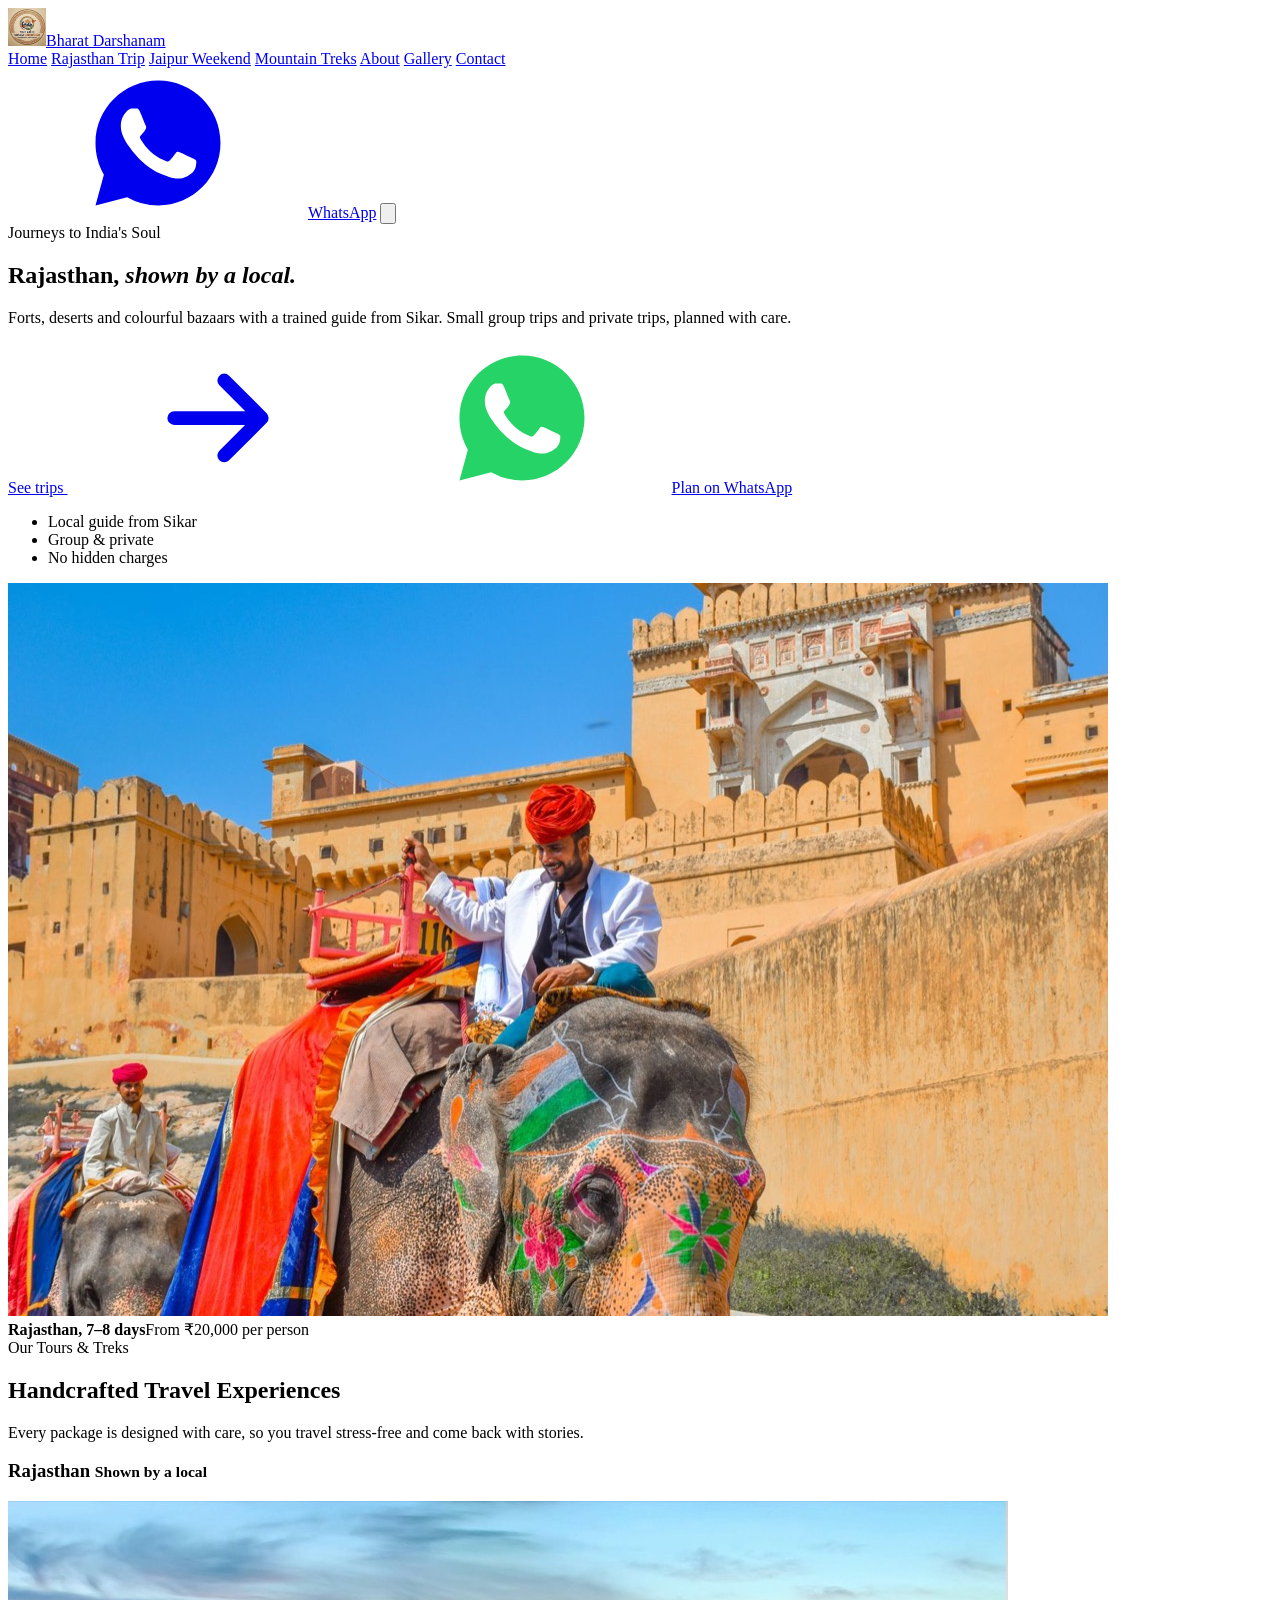
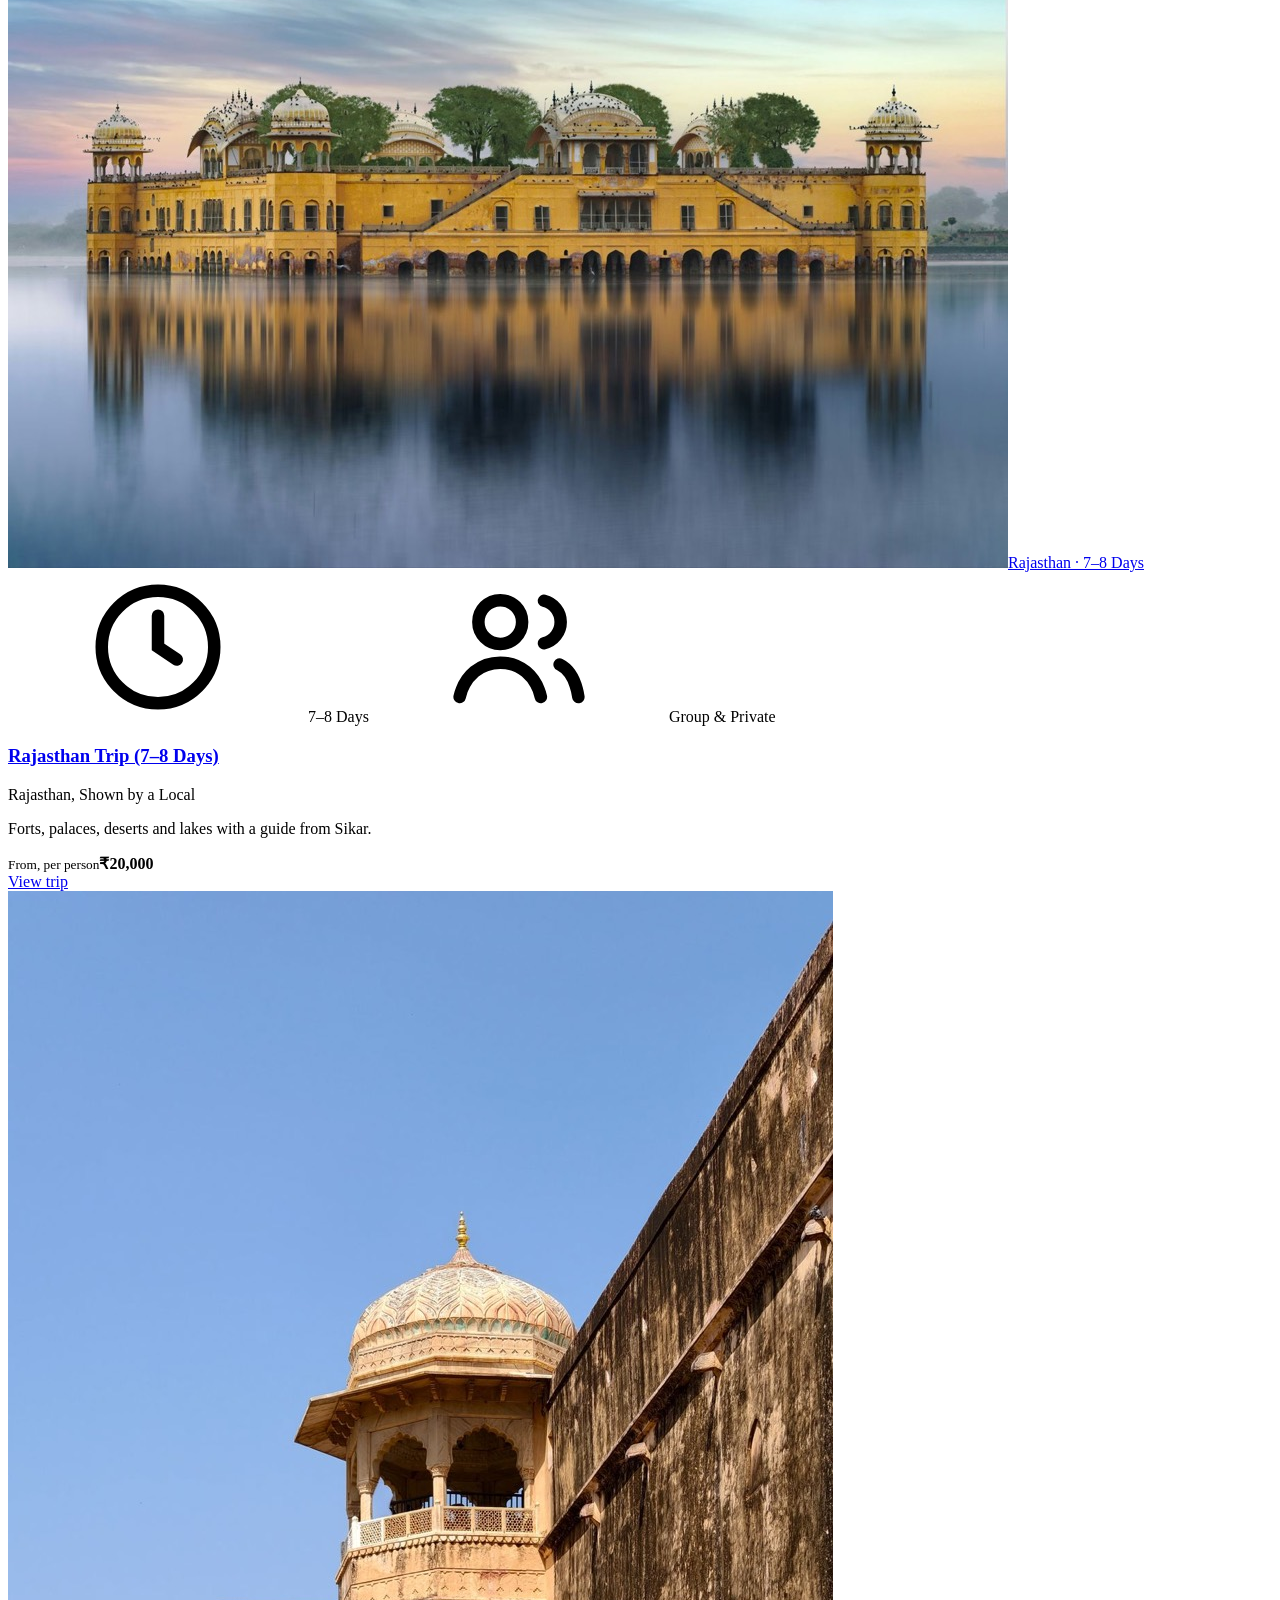
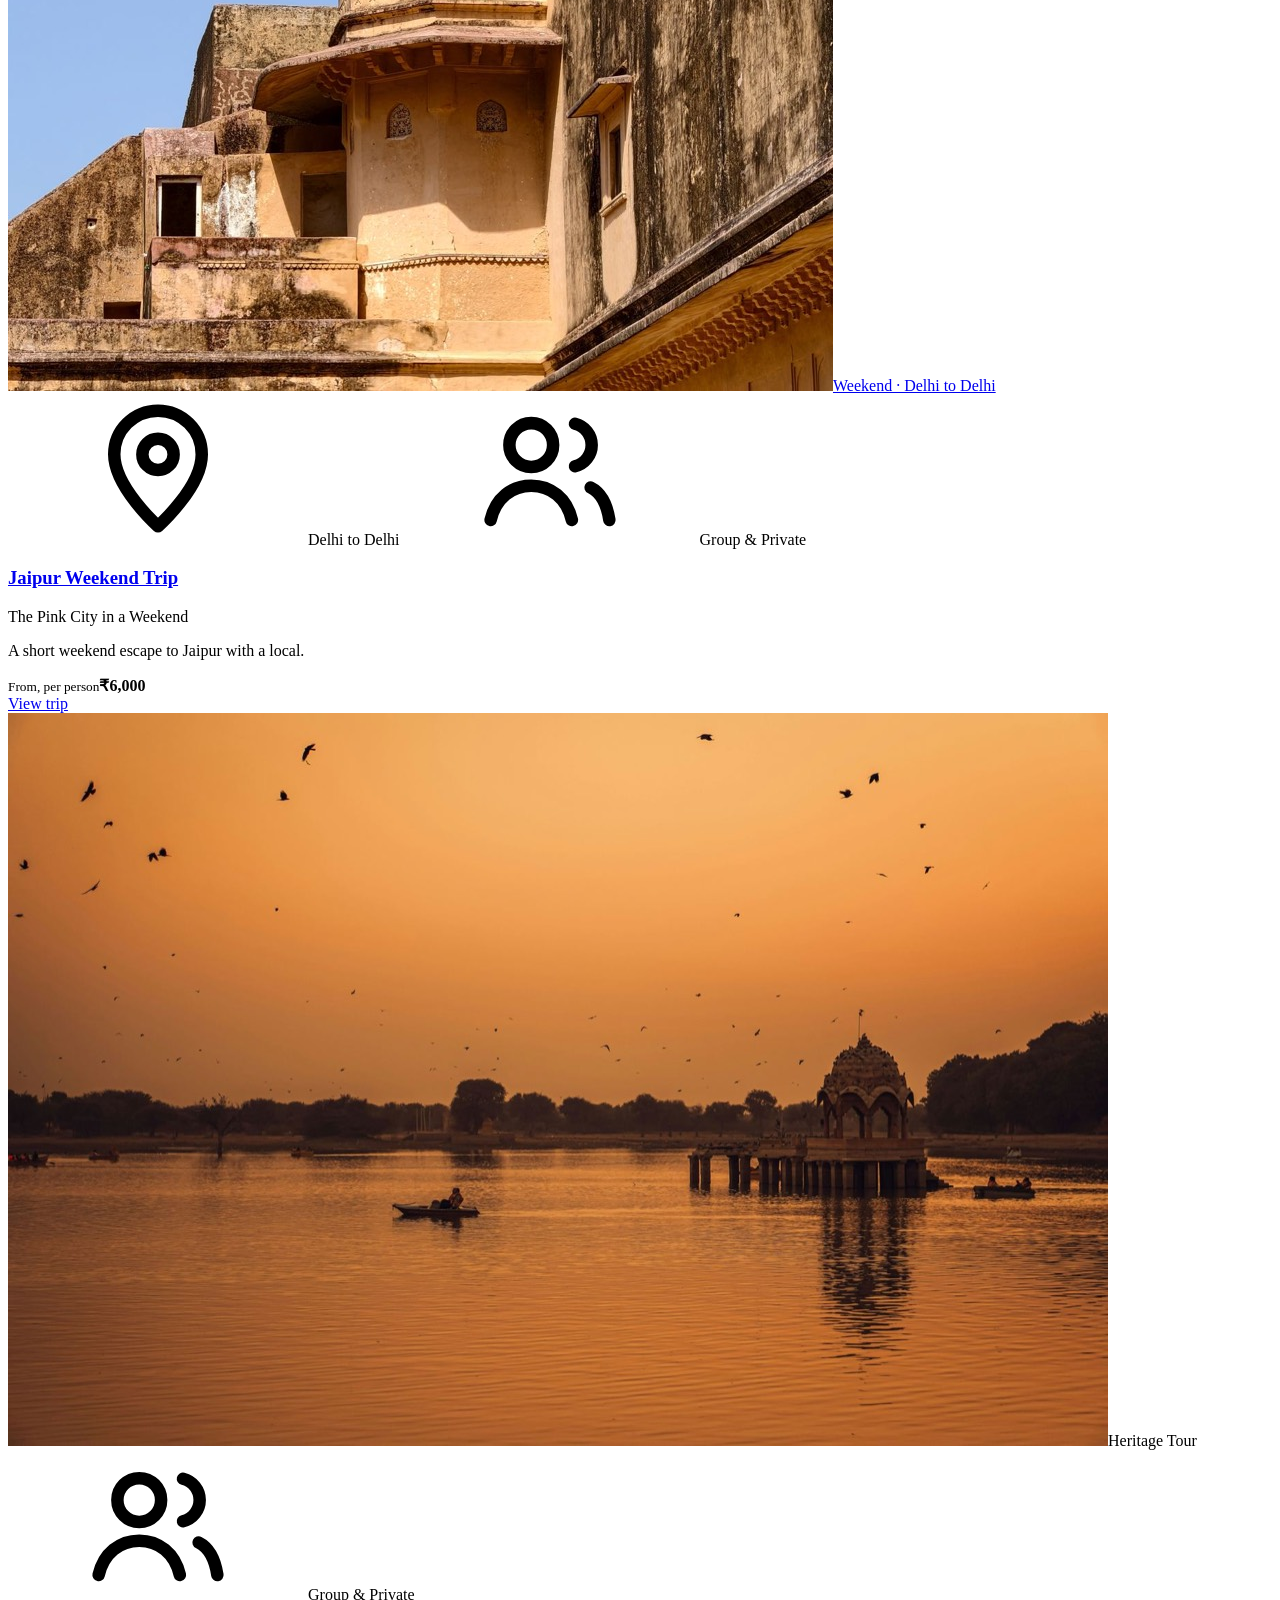
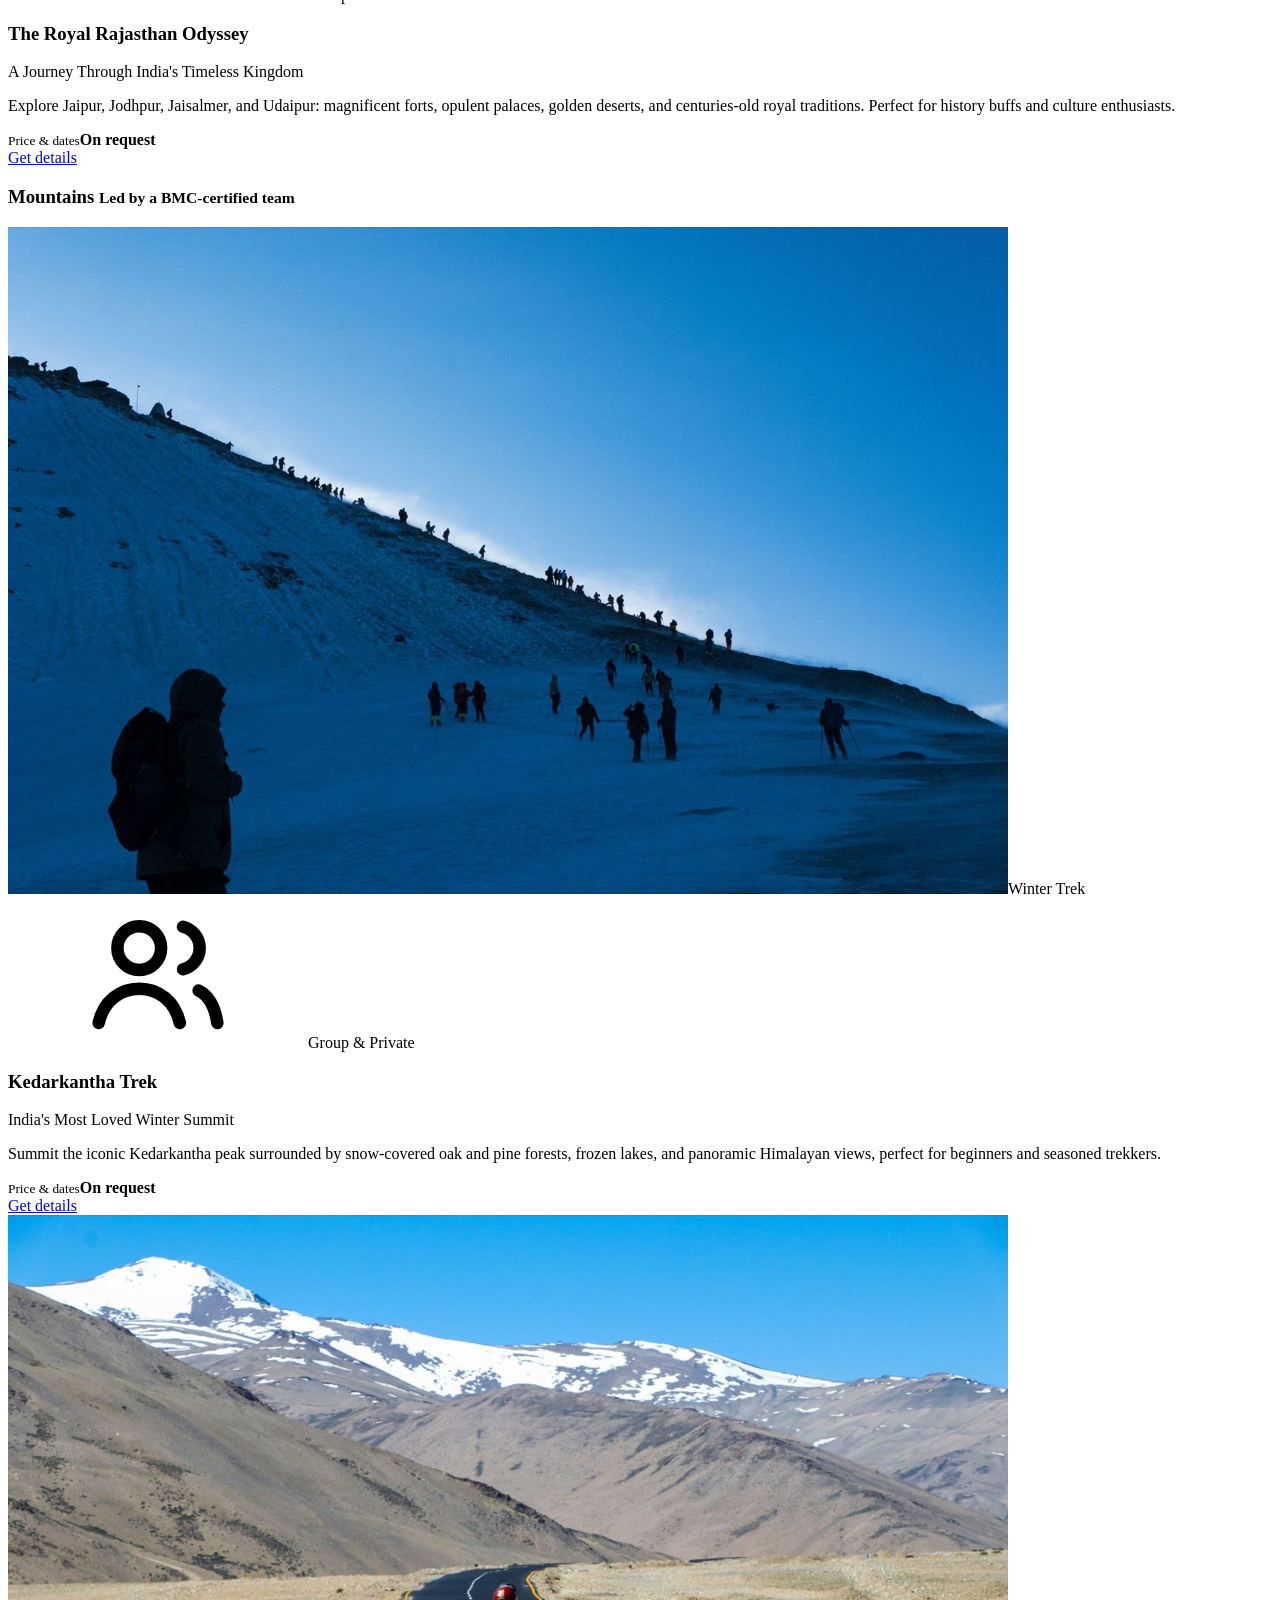
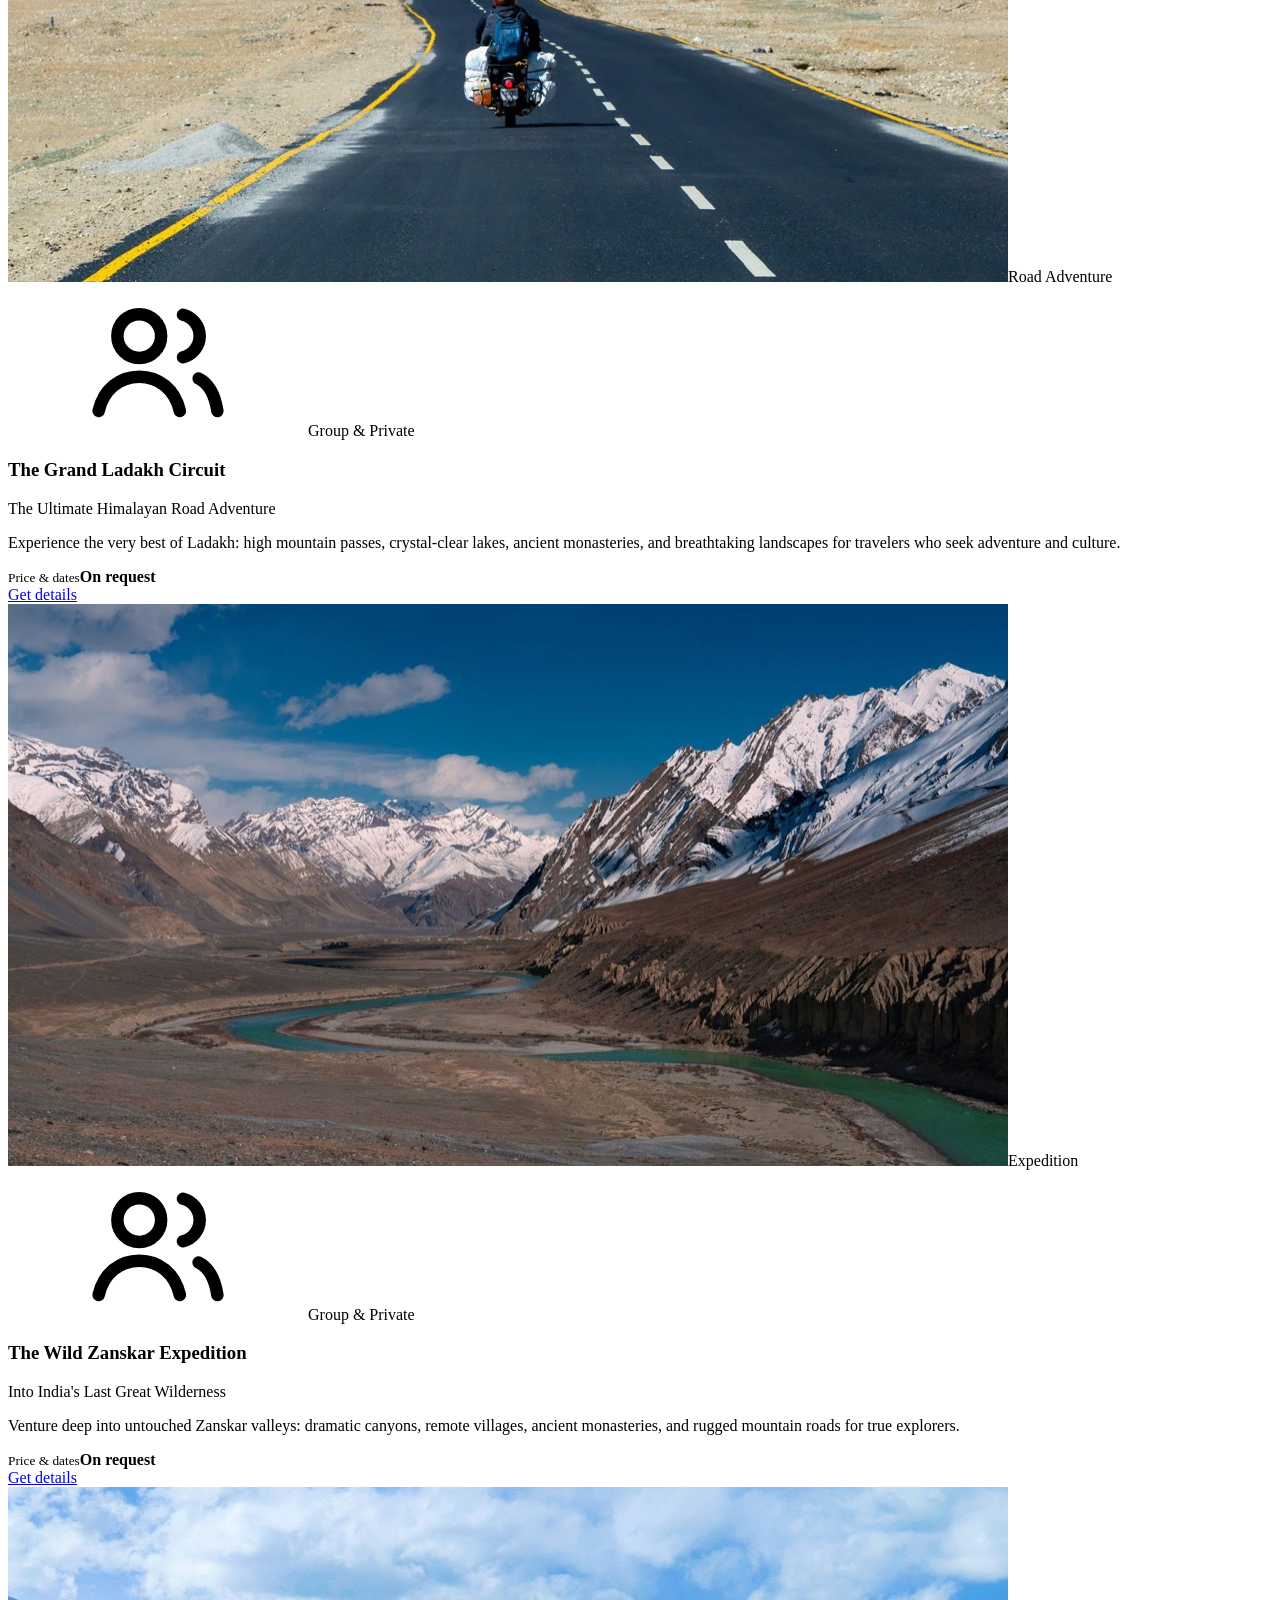
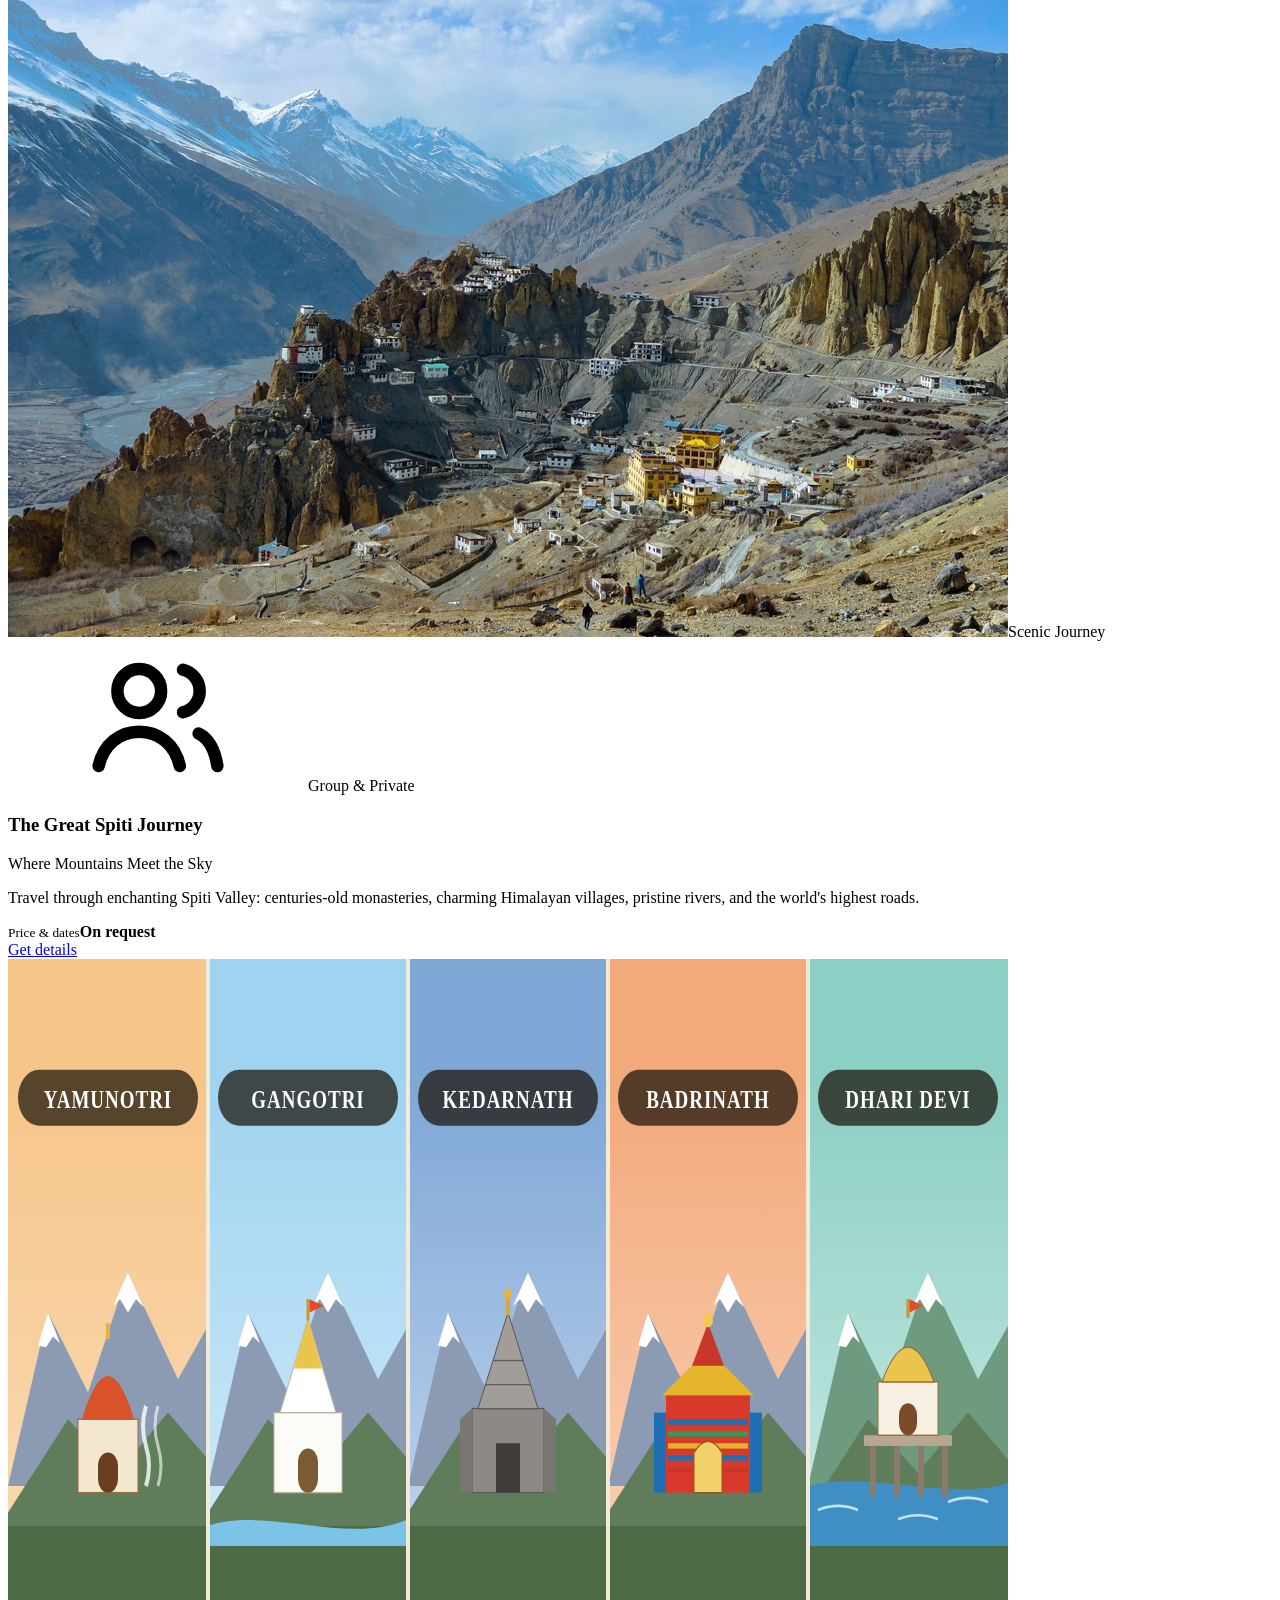
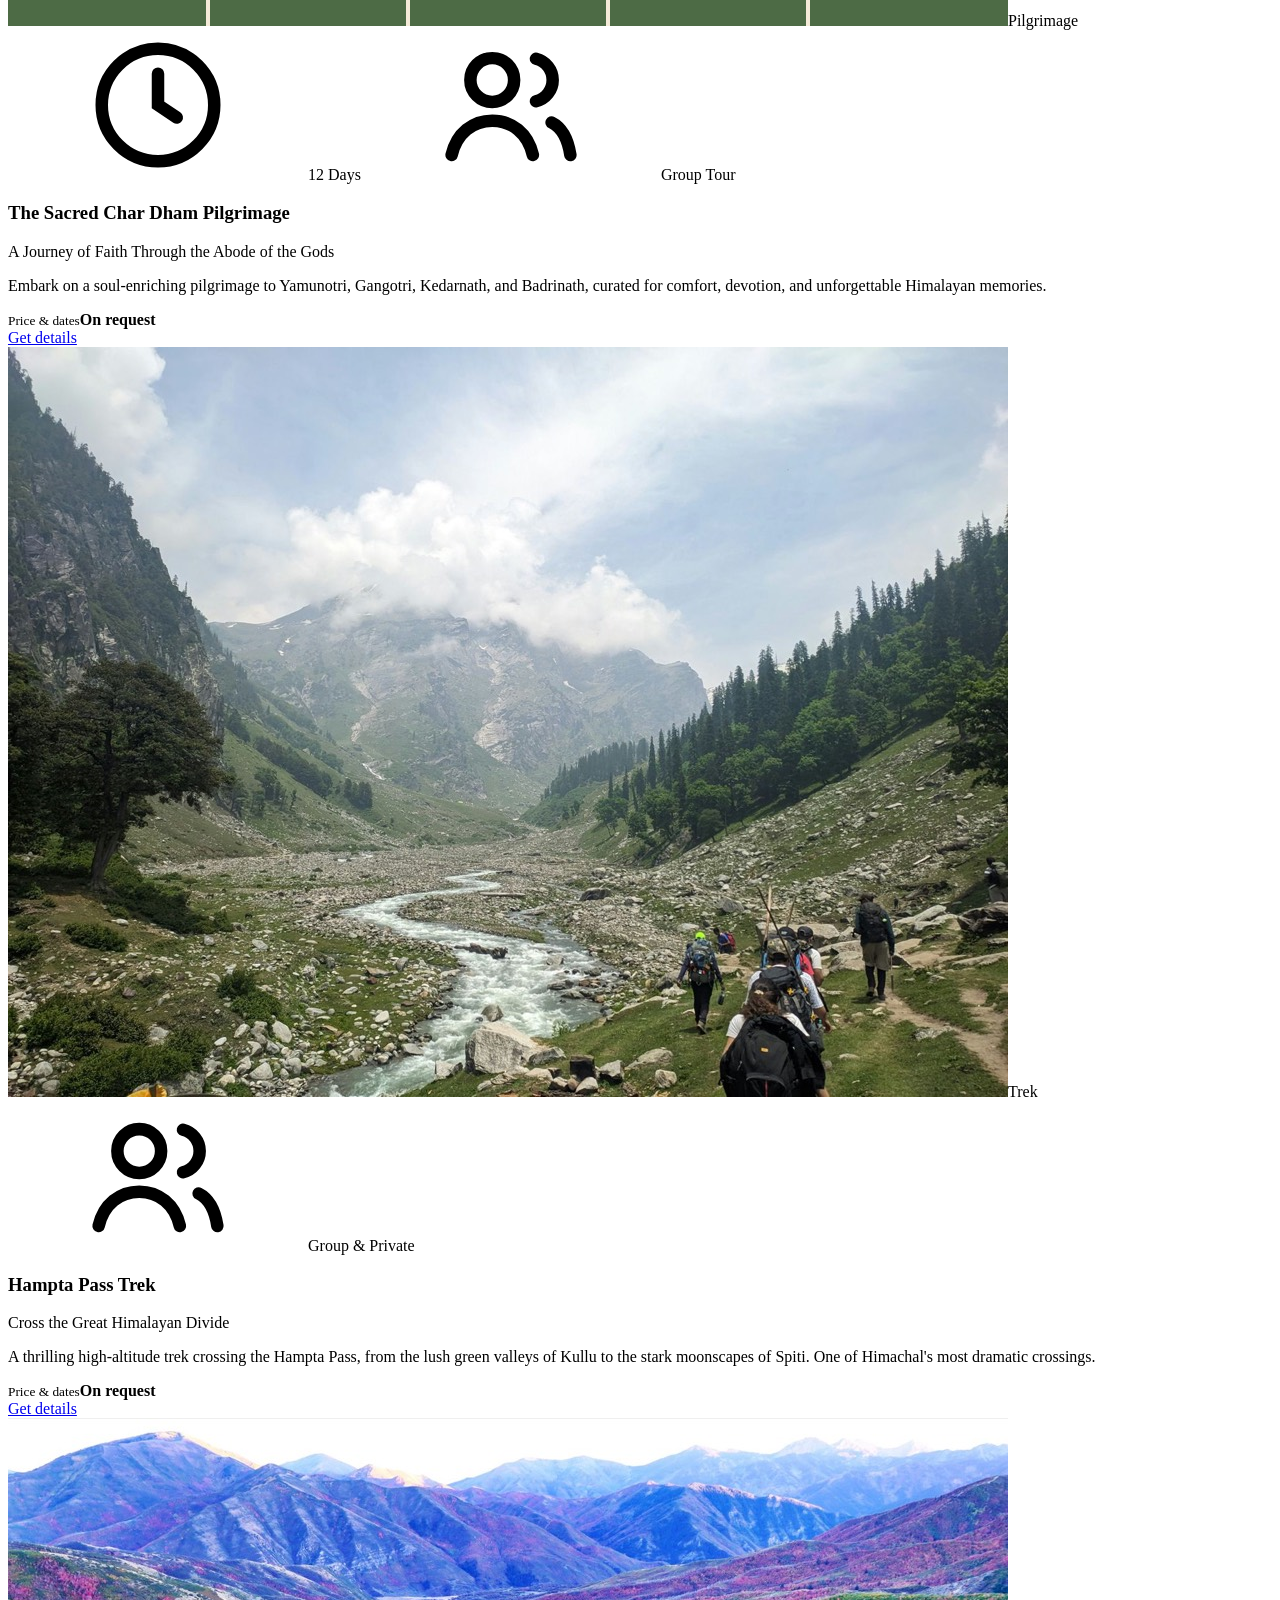
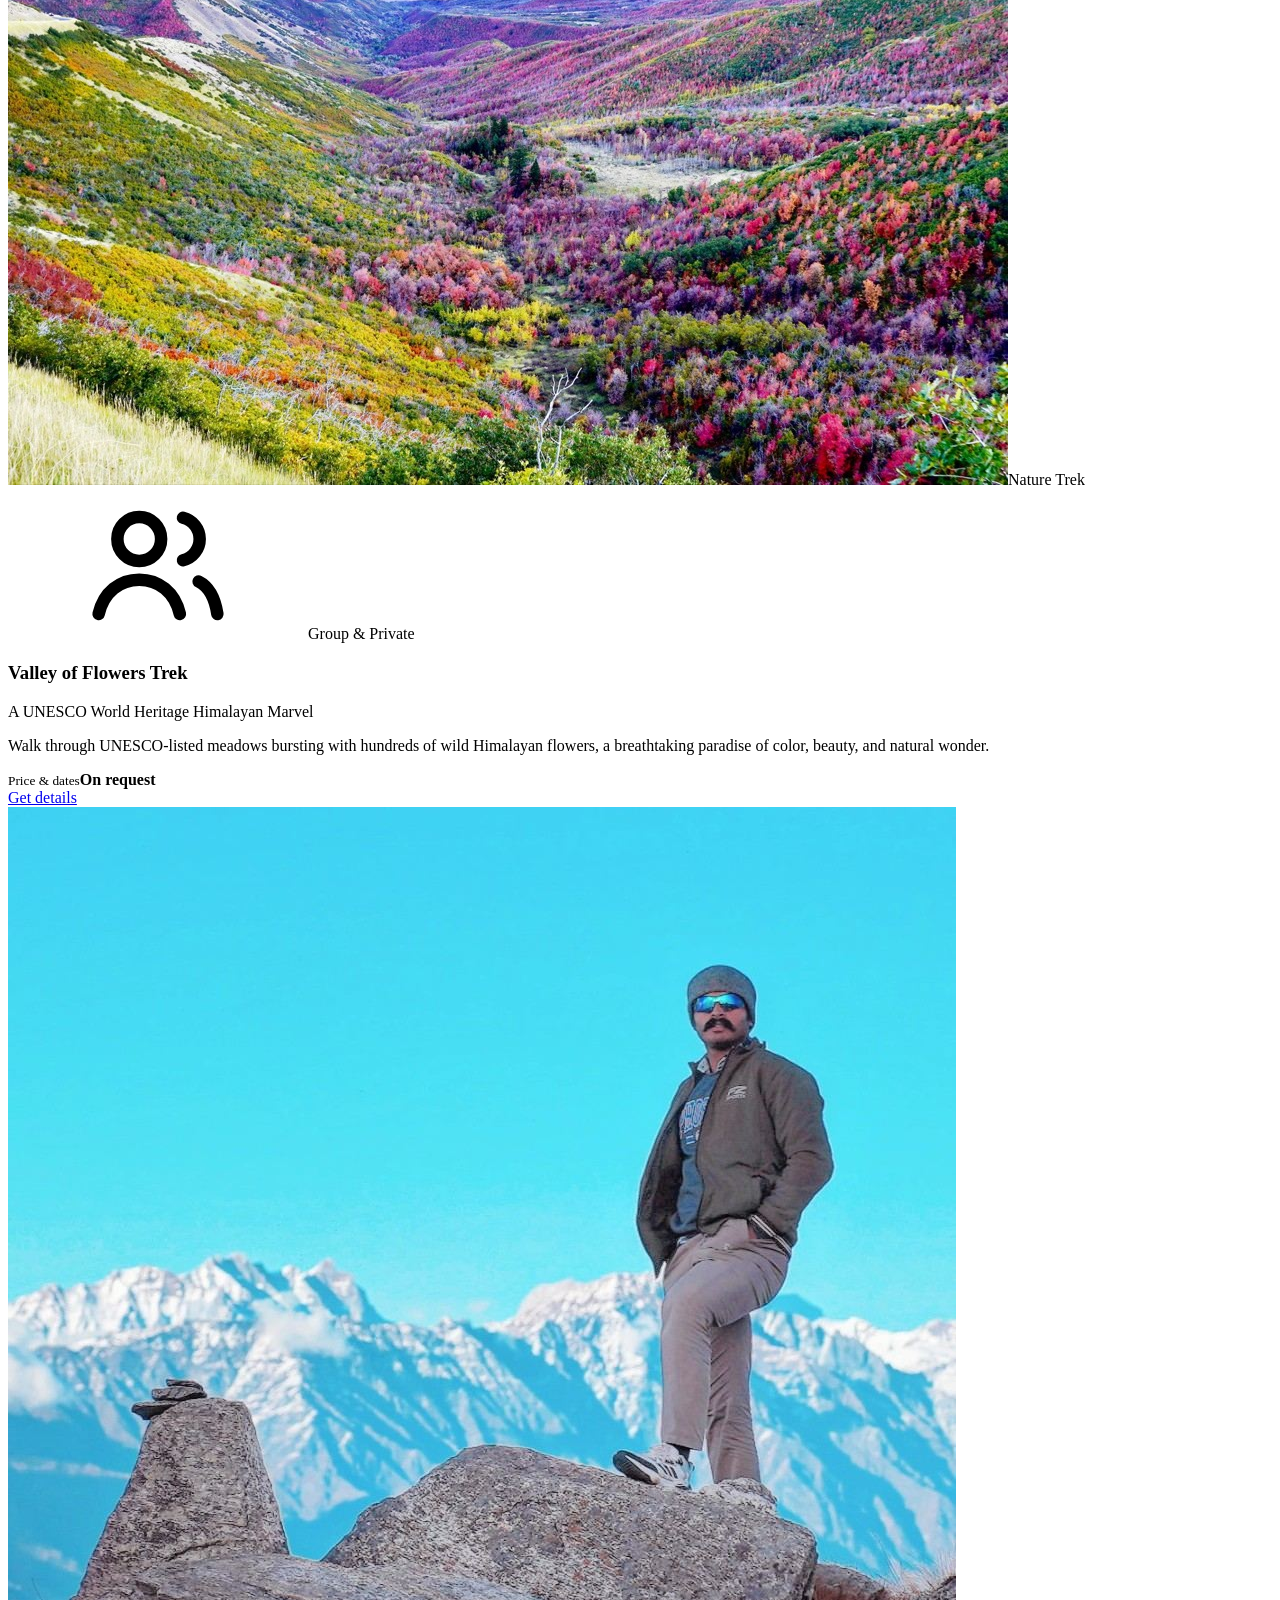
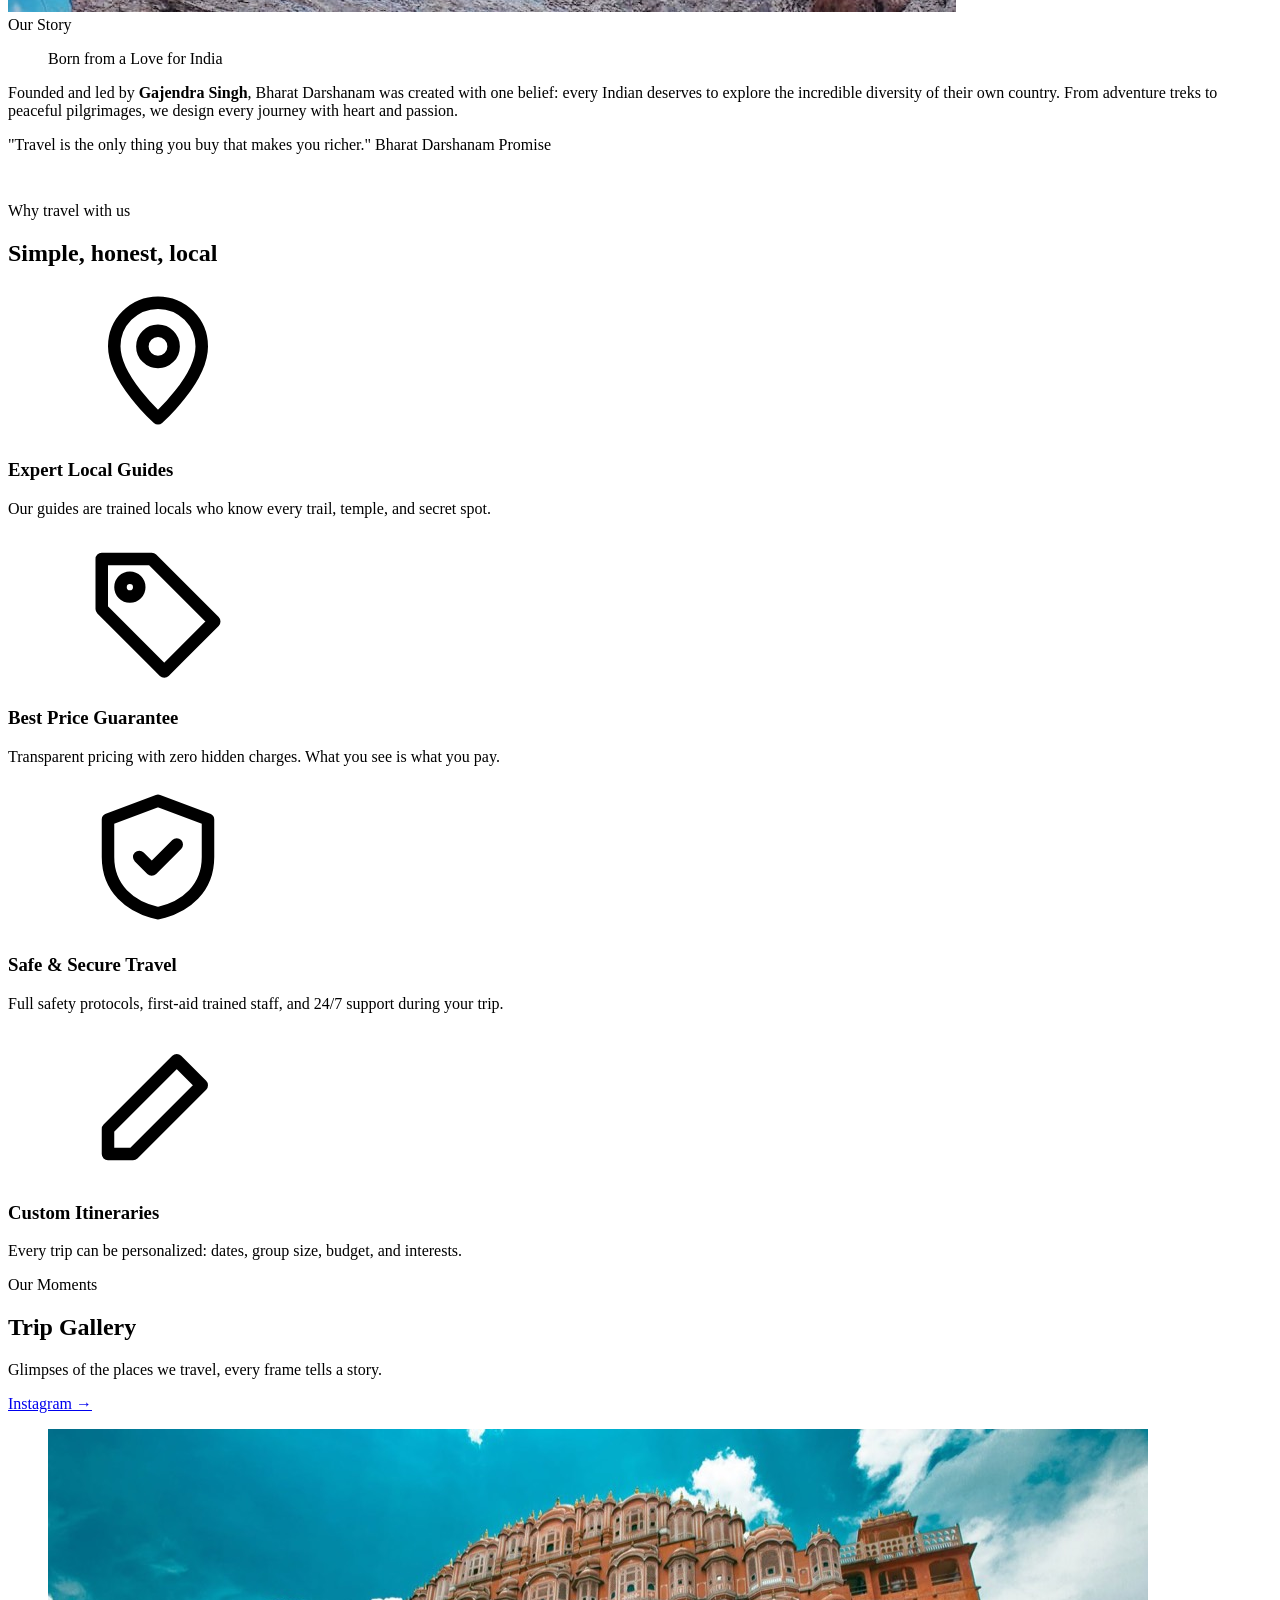
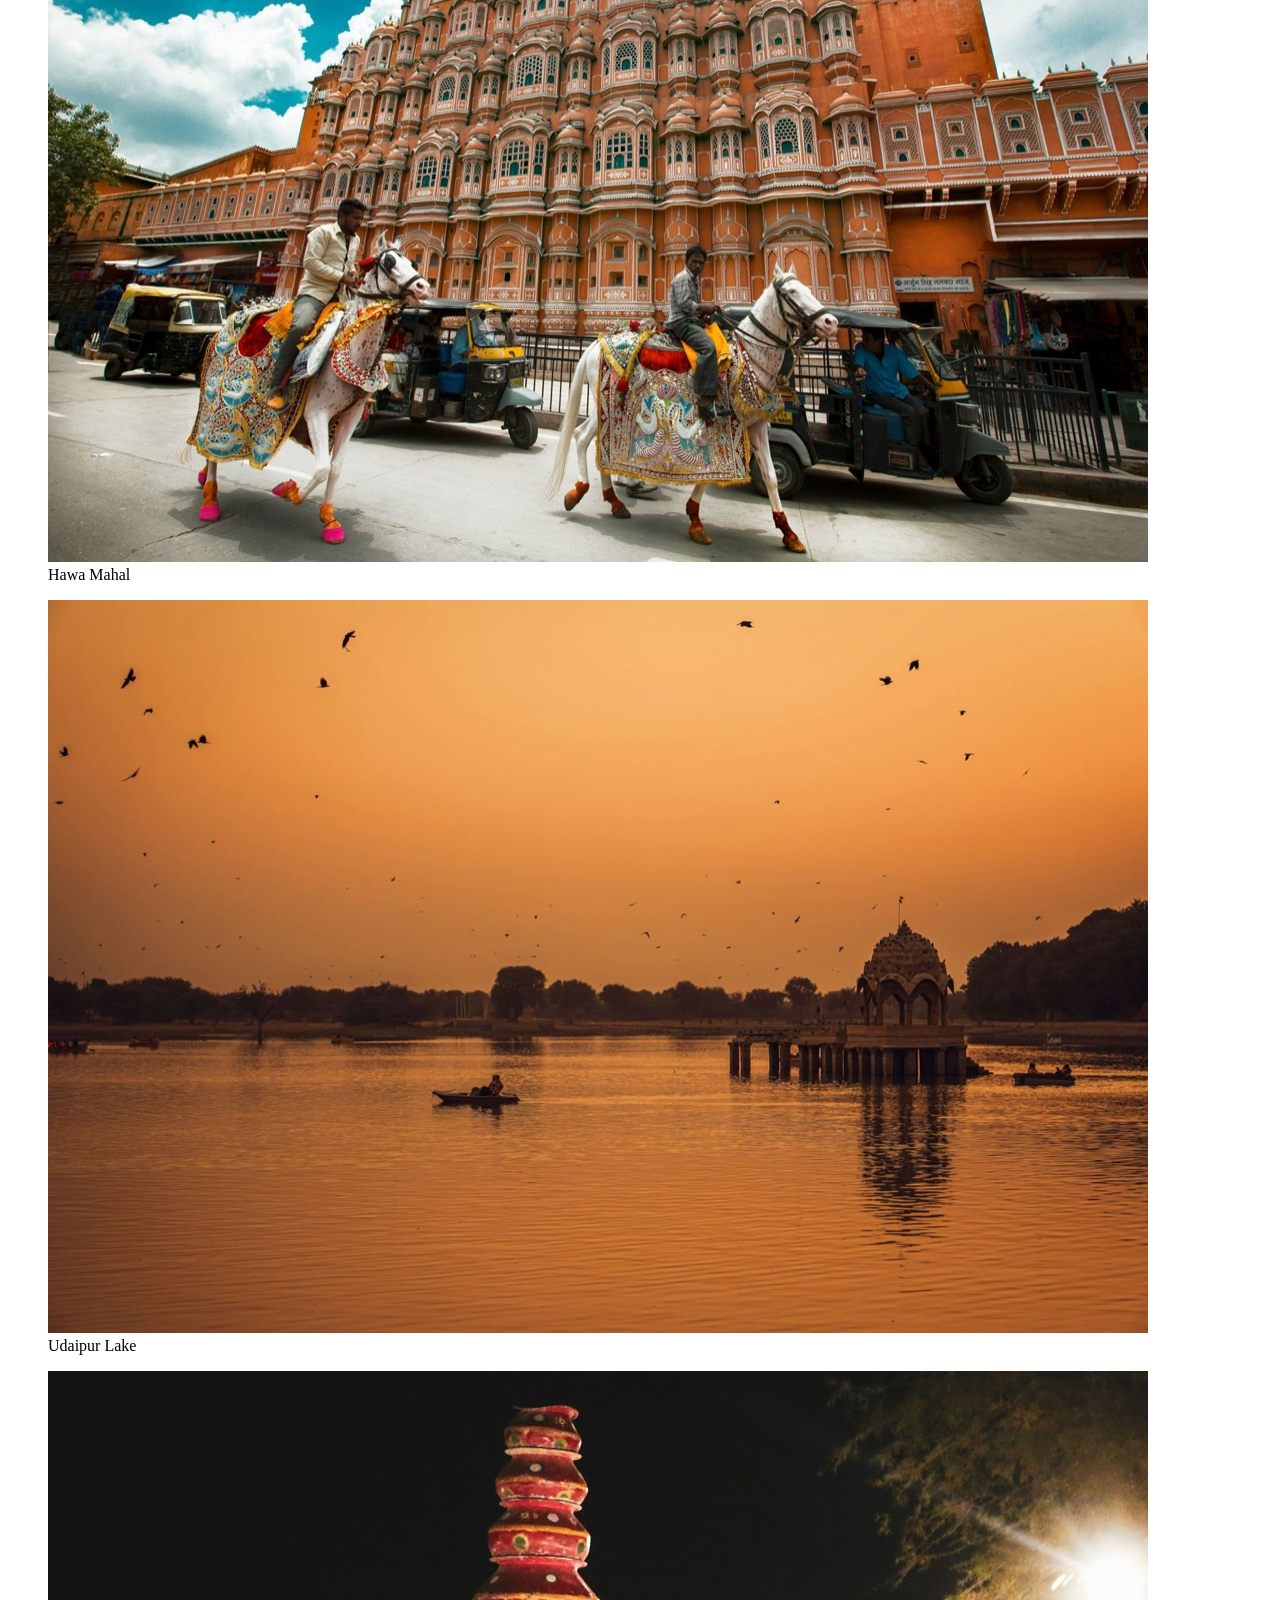
==== commit 581af367: "Rebuild homepage in theme C (Peacock) with header menu Co-Authored-By: Claude Opus 5.5 <noreply@anth" ====
--- a/index.html
+++ b/index.html
@@ -34,472 +34,248 @@
   <link rel="apple-touch-icon" href="apple-touch-icon.png">
   <link rel="manifest" href="site.webmanifest">
 
-  <!-- ── Google Fonts ── -->
+  <!-- ── Font and stylesheet ── -->
   <link rel="preconnect" href="https://fonts.googleapis.com">
   <link rel="preconnect" href="https://fonts.gstatic.com" crossorigin>
-  <link href="https://fonts.googleapis.com/css2?family=Playfair+Display:wght@400;700;900&family=Mukta:wght@300;400;600;700&display=swap" rel="stylesheet">
-
-  <!-- ── Stylesheet ── -->
-  <link rel="stylesheet" href="css/style.css">
+  <link href="https://fonts.googleapis.com/css2?family=Anek+Latin:wght@400;500;600;700;800&display=swap" rel="stylesheet">
+  <link rel="stylesheet" href="css/site.css">
+  <link rel="preload" as="image" href="images/gallery4.jpg" fetchpriority="high">
 </head>
 <body>
 
-<!-- ════════════════════════════════════════
-     SPLASH SCREEN, 3-Step Sequence
-════════════════════════════════════════ -->
-<div id="splash">
-  <div class="splash-bg"></div>
-  <div class="splash-content">
-
-    <!-- Step 1: Welcome text -->
-    <div class="splash-welcome">
-      <span class="splash-welcome-to">Welcome to</span>
-      <span class="splash-welcome-brand">Bharat <em>Darshanam</em></span>
-    </div>
-
-    <!-- Step 2: Logo clean, no rings -->
-    <div class="splash-logo-wrap">
-      <img src="images/logo.png" alt="Bharat Darshanam" class="splash-logo">
-    </div>
-
-    <!-- Step 3: Tagline, JS types letter by letter -->
-    <div class="splash-tagline" id="splashTagline"></div>
-
-    <!-- Loader bar -->
-    <div class="splash-loader">
-      <div class="splash-loader-bar"></div>
-    </div>
-
-  </div>
-</div>
-<!-- ════════════════════════════════════════
-     NAVBAR
-════════════════════════════════════════ -->
-<nav id="navbar">
-  <a href="#hero" class="nav-logo">
-    <img src="images/logo.png" alt="Bharat Darshanam Logo" class="nav-logo-img">
-    <span class="nav-logo-text">Bharat <span class="nav-logo-accent">Darshanam</span></span>
-  </a>
-
-  <ul class="nav-links" id="navLinks">
-    <li><a href="#packages">Packages</a></li>
-    <li><a href="#about">About</a></li>
-    
-    <li><a href="#contact">Contact</a></li>
-    <li><a href="#gallery">Gallery</a></li>
-        <li><a href="https://www.instagram.com/bharatdarshanamtravels/" target="_blank" class="nav-insta">📸 Instagram</a></li>
-    <li>
-      <a href="https://wa.me/919511333174" target="_blank" class="nav-wa">
-        📲 WhatsApp
-      </a>
-    </li>
-  </ul>
-
-  <button class="hamburger" id="hamburger" aria-label="Toggle menu">
-    <span></span><span></span><span></span>
-  </button>
-</nav>
-
-
-<!-- ════════════════════════════════════════
-     HERO, Full Screen Slider
-════════════════════════════════════════ -->
-<section id="hero">
-
-  <!-- Slides, add your own photos in images/ folder -->
-  <div class="slider">
-    <div class="slide active" style="background-image:url('images/hero1.jpg')">
-      <div class="slide-overlay"></div>
-    </div>
-    <div class="slide" style="background-image:url('images/hero2.jpg')">
-      <div class="slide-overlay"></div>
-    </div>
-    <div class="slide" style="background-image:url('images/hero3.jpg')">
-      <div class="slide-overlay"></div>
-    </div>
-    <div class="slide" style="background-image:url('images/hero4.jpg')">
-      <div class="slide-overlay"></div>
-    </div>
-  </div>
-
-  <!-- Center Content -->
-  <div class="hero-content">
-    <div class="hero-badge">✦ India's Trusted Travel Partner ✦</div>
-    <h1 class="hero-title">
-      Explore India,
-      <span>Feel India.</span>
-    </h1>
-    <p class="hero-sub">
-      From the snow-capped Himalayas to the golden deserts of Rajasthan,
-      we craft journeys that stay with you forever.
-    </p>
-    <div class="hero-btns">
-      <a href="#packages" class="btn-primary">🗺️ View Packages</a>
-      <a href="#contact"  class="btn-outline">Get Free Quote</a>
-    </div>
-  </div>
-
-  <!-- Slider Arrows -->
-  <button class="slider-arrow left"  id="sliderPrev">&#8592;</button>
-  <button class="slider-arrow right" id="sliderNext">&#8594;</button>
-
-  <!-- Slider Dots -->
-  <div class="slider-dots">
-    <span class="dot active" data-index="0"></span>
-    <span class="dot"        data-index="1"></span>
-    <span class="dot"        data-index="2"></span>
-    <span class="dot"        data-index="3"></span>
-  </div>
-
-  <!-- Stats Bar, bottom like Rajasthan Tourism -->
-  <div class="hero-stats-bar">
-    <div class="stat-item">
-      <div class="stat-num">Treks</div>
-      <div class="stat-label">Himalayan</div>
-    </div>
-    <div class="stat-divider"></div>
-    <div class="stat-item">
-      <div class="stat-num">Yatras</div>
-      <div class="stat-label">Char Dham</div>
-    </div>
-    <div class="stat-divider"></div>
-    <div class="stat-item">
-      <div class="stat-num">Tours</div>
-      <div class="stat-label">Rajasthan</div>
-    </div>
-    <div class="stat-divider"></div>
-    <div class="stat-item">
-      <div class="stat-num">Custom</div>
-      <div class="stat-label">Group &amp; Private</div>
-    </div>
-  </div>
-
-</section>
-
-
-<!-- ════════════════════════════════════════
-     PACKAGES
-════════════════════════════════════════ -->
-<section id="packages">
-  <div class="text-center reveal" style="margin-bottom:52px">
-    <div class="section-tag">✦ Our Tours &amp; Treks</div>
-    <h2 class="section-title">Handcrafted Travel Experiences</h2>
-    <div class="divider"></div>
-    <p class="section-sub">
-      Every package is designed with care, so you travel stress-free
-      and come back with stories.
-    </p>
-  </div>
-  
-
-  <div class="pkg-grid">
-
-    <!-- Featured: Rajasthan Trip 7–8 Days -->
-    <div class="pkg-card reveal">
-      <a href="rajasthan-trip.html" class="pkg-img pkg-rajasthan" aria-label="Rajasthan Trip (7–8 Days)">
-        <div class="pkg-img-bg"></div>
-        <div class="pkg-overlay"></div>
-        <span class="pkg-badge">🏰 Rajasthan · 7–8 Days</span>
-      </a>
-      <div class="pkg-body">
-        <div class="pkg-name"><a href="rajasthan-trip.html" style="color:inherit;text-decoration:none">Rajasthan Trip (7–8 Days)</a></div>
-        <div class="pkg-tag">Rajasthan, Shown by a Local</div>
-        <div class="pkg-meta">
-          <span>⏱ 7–8 Days</span>
-          <span>👥 Group &amp; Private</span>
-        </div>
-        <p class="pkg-desc">
-          Forts, palaces, deserts and lakes with a guide from Sikar. From <strong>₹20,000</strong> per person.
-        </p>
-        <div class="pkg-footer">
-          <a class="pkg-price pkg-details-link" href="rajasthan-trip.html">View Trip ➡️</a>
-          <button class="btn-green pkg-book-btn" data-pkg="Rajasthan Trip (7–8 Days)">Book Now</button>
-        </div>
-      </div>
-    </div>
-
-    <!-- Featured: Jaipur Weekend -->
-    <div class="pkg-card reveal">
-      <a href="jaipur-weekend-trip.html" class="pkg-img pkg-jaipur" aria-label="Jaipur Weekend Trip">
-        <div class="pkg-img-bg"></div>
-        <div class="pkg-overlay"></div>
-        <span class="pkg-badge">🕌 Weekend · Delhi to Delhi</span>
-      </a>
-      <div class="pkg-body">
-        <div class="pkg-name"><a href="jaipur-weekend-trip.html" style="color:inherit;text-decoration:none">Jaipur Weekend Trip</a></div>
-        <div class="pkg-tag">The Pink City in a Weekend</div>
-        <div class="pkg-meta">
-          <span>🚌 Delhi to Delhi</span>
-          <span>👥 Group &amp; Private</span>
-        </div>
-        <p class="pkg-desc">
-          A short weekend escape to Jaipur with a local. From <strong>₹6,000</strong> per person.
-        </p>
-        <div class="pkg-footer">
-          <a class="pkg-price pkg-details-link" href="jaipur-weekend-trip.html">View Trip ➡️</a>
-          <button class="btn-green pkg-book-btn" data-pkg="Jaipur Weekend Trip (Delhi to Delhi)">Book Now</button>
-        </div>
-      </div>
-    </div>
-
-    <!-- Card 1: Royal Rajasthan -->
-    <div class="pkg-card reveal">
-      <div class="pkg-img pkg-rajasthan">
-        <div class="pkg-img-bg"></div>
-        <div class="pkg-overlay"></div>
-        <span class="pkg-badge">🏰 Heritage Tour</span>
-      </div>
-      <div class="pkg-body">
-        <div class="pkg-name">The Royal Rajasthan Odyssey</div>
-        <div class="pkg-tag">A Journey Through India's Timeless Kingdom</div>
-        <div class="pkg-meta">
-          <span>👥 Group &amp; Private</span>
-        </div>
-        <p class="pkg-desc">
-          Explore Jaipur, Jodhpur, Jaisalmer, and Udaipur: magnificent forts, opulent palaces,
-          golden deserts, and centuries-old royal traditions.<br>Perfect for history buffs and culture enthusiasts.<br><br>
-        </p>
-        <div class="pkg-footer">
-          <a class="pkg-price pkg-details-link" href="https://wa.me/919511333174?text=Hello%20Gajendra%21%20Please%20share%20the%20full%20itinerary%2C%20inclusions%20and%20price%20for%20the%20The%20Royal%20Rajasthan%20Odyssey%20package." target="_blank" rel="noopener">Get Details ➡️</a>
-          <button class="btn-green pkg-book-btn" data-pkg="The Royal Rajasthan Odyssey">Book Now</button>
-        </div>
-      </div>
-    </div>
-
-    <!-- Card 2: Himalayan Trek -->
-    <!-- Card 2: Grand Ladakh Circuit -->
-    <div class="pkg-card reveal">
-      <div class="pkg-img pkg-himalaya">
-        <div class="pkg-img-bg"></div>
-        <div class="pkg-overlay"></div>
-        <span class="pkg-badge">🏔️ Road Adventure</span>
-      </div>
-      <div class="pkg-body">
-        <div class="pkg-name">The Grand Ladakh Circuit</div>
-        <div class="pkg-tag">The Ultimate Himalayan Road Adventure</div>
-        <div class="pkg-meta">
-          <span>👥 Group &amp; Private</span>
-        </div>
-        <p class="pkg-desc">
-          Experience the very best of Ladakh: high mountain passes, crystal-clear lakes,
-          ancient monasteries, and breathtaking landscapes for travelers who seek adventure and culture.
-        </p>
-        <div class="pkg-footer">
-          <a class="pkg-price pkg-details-link" href="https://wa.me/919511333174?text=Hello%20Gajendra%21%20Please%20share%20the%20full%20itinerary%2C%20inclusions%20and%20price%20for%20the%20The%20Grand%20Ladakh%20Circuit%20package." target="_blank" rel="noopener">Get Details ➡️</a>
-          <button class="btn-green pkg-book-btn" data-pkg="The Grand Ladakh Circuit">Book Now</button>
-        </div>
-      </div>
-    </div>
-
-    <!-- Card 3: Wild Zanskar Expedition -->
-    <div class="pkg-card reveal">
-      <div class="pkg-img pkg-zanskar">
-        <div class="pkg-img-bg"></div>
-        <div class="pkg-overlay"></div>
-        <span class="pkg-badge">🏞️ Expedition</span>
-      </div>
-      <div class="pkg-body">
-        <div class="pkg-name">The Wild Zanskar Expedition</div>
-        <div class="pkg-tag">Into India's Last Great Wilderness</div>
-        <div class="pkg-meta">
-          <span>👥 Group &amp; Private</span>
-        </div>
-        <p class="pkg-desc">
-          Venture deep into untouched Zanskar valleys: dramatic canyons, remote villages,
-          ancient monasteries, and rugged mountain roads for true explorers.
-        </p>
-        <div class="pkg-footer">
-          <a class="pkg-price pkg-details-link" href="https://wa.me/919511333174?text=Hello%20Gajendra%21%20Please%20share%20the%20full%20itinerary%2C%20inclusions%20and%20price%20for%20the%20The%20Wild%20Zanskar%20Expedition%20package." target="_blank" rel="noopener">Get Details ➡️</a>
-          <button class="btn-green pkg-book-btn" data-pkg="The Wild Zanskar Expedition">Book Now</button>
-        </div>
-      </div>
-    </div>
-
-    <!-- Card 4: Great Spiti Journey -->
-    <div class="pkg-card reveal">
-      <div class="pkg-img pkg-spiti">
-        <div class="pkg-img-bg"></div>
-        <div class="pkg-overlay"></div>
-        <span class="pkg-badge">🌄 Scenic Journey</span>
-      </div>
-      <div class="pkg-body">
-        <div class="pkg-name">The Great Spiti Journey</div>
-        <div class="pkg-tag">Where Mountains Meet the Sky</div>
-        <div class="pkg-meta">
-          <span>👥 Group &amp; Private</span>
-        </div>
-        <p class="pkg-desc">
-          Travel through enchanting Spiti Valley: centuries-old monasteries, charming Himalayan
-          villages, pristine rivers, and the world's highest roads.
-        </p>
-        <div class="pkg-footer">
-          <a class="pkg-price pkg-details-link" href="https://wa.me/919511333174?text=Hello%20Gajendra%21%20Please%20share%20the%20full%20itinerary%2C%20inclusions%20and%20price%20for%20the%20The%20Great%20Spiti%20Journey%20package." target="_blank" rel="noopener">Get Details ➡️</a>
-          <button class="btn-green pkg-book-btn" data-pkg="The Great Spiti Journey">Book Now</button>
-        </div>
-      </div>
-    </div>
-
-    <!-- Card 5: Char Dham Pilgrimage -->
-    <div class="pkg-card reveal">
-      <div class="pkg-img pkg-chardham">
-        <div class="pkg-img-bg"></div>
-        <div class="pkg-overlay"></div>
-        <span class="pkg-badge">🙏 Pilgrimage</span>
-      </div>
-      <div class="pkg-body">
-        <div class="pkg-name">The Sacred Char Dham Pilgrimage</div>
-        <div class="pkg-tag">A Journey of Faith Through the Abode of the Gods</div>
-        <div class="pkg-meta">
-          <span>⏱ 12 Days</span>
-          <span>👥 Group Tour</span>
-        </div>
-        <p class="pkg-desc">
-          Embark on a soul-enriching pilgrimage to Yamunotri, Gangotri, Kedarnath, and Badrinath,
-          curated for comfort, devotion, and unforgettable Himalayan memories.
-        </p>
-        <div class="pkg-footer">
-          <a class="pkg-price pkg-details-link" href="https://wa.me/919511333174?text=Hello%20Gajendra%21%20Please%20share%20the%20full%20itinerary%2C%20inclusions%20and%20price%20for%20the%20The%20Sacred%20Char%20Dham%20Pilgrimage%20package." target="_blank" rel="noopener">Get Details ➡️</a>
-          <button class="btn-green pkg-book-btn" data-pkg="The Sacred Char Dham Pilgrimage">Book Now</button>
-        </div>
-      </div>
-    </div>
-
-    
-
-    <!-- Card 6: Hampta Pass Trek -->
-    <div class="pkg-card reveal">
-      <div class="pkg-img pkg-hampta">
-        <div class="pkg-img-bg"></div>
-        <div class="pkg-overlay"></div>
-        <span class="pkg-badge">🥾 Trek</span>
-      </div>
-      <div class="pkg-body">
-        <div class="pkg-name">Hampta Pass Trek</div>
-        <div class="pkg-tag">Cross the Great Himalayan Divide</div>
-        <div class="pkg-meta">
-          <span>👥 Group &amp; Private</span>
-        </div>
-        <p class="pkg-desc">
-          A thrilling high-altitude trek crossing the Hampta Pass, from the lush green valleys
-          of Kullu to the stark moonscapes of Spiti. One of Himachal's most dramatic crossings.<br><br>
-        </p>
-        <div class="pkg-footer">
-          <a class="pkg-price pkg-details-link" href="https://wa.me/919511333174?text=Hello%20Gajendra%21%20Please%20share%20the%20full%20itinerary%2C%20inclusions%20and%20price%20for%20the%20Hampta%20Pass%20Trek%20package." target="_blank" rel="noopener">Get Details ➡️</a>
-          <button class="btn-green pkg-book-btn" data-pkg="Hampta Pass Trek">Book Now</button>
-        </div>
-      </div>
-    </div>
-
-    <!-- Card 7: Kedarkantha Trek -->
-    <div class="pkg-card reveal">
-      <div class="pkg-img pkg-kedarkantha">
-        <div class="pkg-img-bg"></div>
-        <div class="pkg-overlay"></div>
-        <span class="pkg-badge">❄️ Winter Trek</span>
-      </div>
-      <div class="pkg-body">
-        <div class="pkg-name">Kedarkantha Trek</div>
-        <div class="pkg-tag">India's Most Loved Winter Summit</div>
-        <div class="pkg-meta">
-          <span>👥 Group &amp; Private</span>
-        </div>
-        <p class="pkg-desc">
-          Summit the iconic Kedarkantha peak surrounded by snow-covered oak and pine forests,
-          frozen lakes, and panoramic Himalayan views, perfect for beginners and seasoned trekkers.
-        </p>
-        <div class="pkg-footer">
-          <a class="pkg-price pkg-details-link" href="https://wa.me/919511333174?text=Hello%20Gajendra%21%20Please%20share%20the%20full%20itinerary%2C%20inclusions%20and%20price%20for%20the%20Kedarkantha%20Trek%20package." target="_blank" rel="noopener">Get Details ➡️</a>
-          <button class="btn-green pkg-book-btn" data-pkg="Kedarkantha Trek">Book Now</button>
-        </div>
-      </div>
-    </div>
-
-    <!-- Card 8: Valley of Flowers -->
-    <div class="pkg-card reveal">
-      <div class="pkg-img pkg-valley">
-        <div class="pkg-img-bg"></div>
-        <div class="pkg-overlay"></div>
-        <span class="pkg-badge">🌸 Nature Trek</span>
-      </div>
-      <div class="pkg-body">
-        <div class="pkg-name">Valley of Flowers Trek</div>
-        <div class="pkg-tag">A UNESCO World Heritage Himalayan Marvel</div>
-        <div class="pkg-meta">
-          <span>👥 Group &amp; Private</span>
-        </div>
-        <p class="pkg-desc">
-          Walk through UNESCO-listed meadows bursting with hundreds of wild Himalayan flowers,
-          a breathtaking paradise of color, beauty, and natural wonder.
-        </p>
-        <div class="pkg-footer">
-          <a class="pkg-price pkg-details-link" href="https://wa.me/919511333174?text=Hello%20Gajendra%21%20Please%20share%20the%20full%20itinerary%2C%20inclusions%20and%20price%20for%20the%20Valley%20of%20Flowers%20Trek%20package." target="_blank" rel="noopener">Get Details ➡️</a>
-          <button class="btn-green pkg-book-btn" data-pkg="Valley of Flowers Trek">Book Now</button>
-        </div>
-      </div>
-    </div>
-
-  </div>
-</section>
-
-
-<!-- ════════════════════════════════════════
-     ABOUT
-════════════════════════════════════════ -->
-<section id="about">
-  <div class="about-grid">
-
-    <div class="about-visual reveal">
-  <img src="images/our-story.jpg" alt="Our Story" class="about-story-img" loading="lazy" width="948" height="805">
-  <div class="about-story-overlay">
-    <div class="about-quote">
-      "Travel is the only thing you buy that makes you richer."
-    </div>
-    <div class="about-quote-author">Bharat Darshanam Promise</div>
-  </div>
-</div>
-
-    <div class="reveal">
-      <div class="section-tag">✦ Our Story</div>
-      <h2 class="section-title">Born from a Love for India</h2>
-      <div class="divider"></div>
-      <p class="section-sub">
-        Founded and led by <strong>Gajendra Singh</strong>, Bharat Darshanam was created
-        with one belief: every Indian deserves to explore the incredible diversity
-        of their own country. From adventure treks to peaceful pilgrimages,
-        we design every journey with heart and passion.
-      </p>
-
-      <div class="why-grid">
-        <div class="why-card">
-          <div class="why-icon">🧭</div>
-          <div class="why-title">Expert Local Guides</div>
-          <div class="why-desc">Our guides are trained locals who know every trail, temple, and secret spot.</div>
-        </div>
-        <div class="why-card">
-          <div class="why-icon">💰</div>
-          <div class="why-title">Best Price Guarantee</div>
-          <div class="why-desc">Transparent pricing with zero hidden charges. What you see is what you pay.</div>
-        </div>
-        <div class="why-card">
-          <div class="why-icon">🛡️</div>
-          <div class="why-title">Safe &amp; Secure Travel</div>
-          <div class="why-desc">Full safety protocols, first-aid trained staff, and 24/7 support during your trip.</div>
-        </div>
-        <div class="why-card">
-          <div class="why-icon">🎒</div>
-          <div class="why-title">Custom Itineraries</div>
-          <div class="why-desc">Every trip can be personalized: dates, group size, budget, and interests.</div>
-        </div>
-      </div>
-    </div>
-
-  </div>
-</section>
-
-
-<!-- ════════════════════════════════════════
-     TESTIMONIALS
-════════════════════════════════════════ -->
+<svg width="0" height="0" style="position:absolute" aria-hidden="true">
+  <symbol id="i-clock" viewBox="0 0 24 24" fill="none" stroke="currentColor" stroke-width="2" stroke-linecap="round"><circle cx="12" cy="12" r="9"/><path d="M12 7v5l3 2"/></symbol>
+  <symbol id="i-users" viewBox="0 0 24 24" fill="none" stroke="currentColor" stroke-width="2" stroke-linecap="round"><circle cx="9" cy="8" r="3.5"/><path d="M2.5 20c.8-3.5 3.4-5.5 6.5-5.5s5.7 2 6.5 5.5"/><path d="M16 4.6a3.5 3.5 0 0 1 0 6.8M18.5 14.8c1.6.8 2.6 2.6 3 5.2"/></symbol>
+  <symbol id="i-arrow" viewBox="0 0 24 24" fill="none" stroke="currentColor" stroke-width="2.2" stroke-linecap="round" stroke-linejoin="round"><path d="M5 12h14M13 6l6 6-6 6"/></symbol>
+  <symbol id="i-map" viewBox="0 0 24 24" fill="none" stroke="currentColor" stroke-width="2" stroke-linecap="round" stroke-linejoin="round"><path d="M12 21s-7-6.2-7-11.5A7 7 0 0 1 19 9.5C19 14.8 12 21 12 21Z"/><circle cx="12" cy="9.5" r="2.5"/></symbol>
+  <symbol id="i-tag" viewBox="0 0 24 24" fill="none" stroke="currentColor" stroke-width="2" stroke-linecap="round" stroke-linejoin="round"><path d="M3 12V4h8l10 10-8 8L3 12Z"/><circle cx="7.5" cy="8.5" r="1.5"/></symbol>
+  <symbol id="i-shield" viewBox="0 0 24 24" fill="none" stroke="currentColor" stroke-width="2" stroke-linecap="round" stroke-linejoin="round"><path d="M12 3 4 6v6c0 5 3.5 8 8 9 4.5-1 8-4 8-9V6l-8-3Z"/><path d="m9 12 2 2 4-4"/></symbol>
+  <symbol id="i-edit" viewBox="0 0 24 24" fill="none" stroke="currentColor" stroke-width="2" stroke-linecap="round" stroke-linejoin="round"><path d="M4 20h4L19 9l-4-4L4 16v4Z"/></symbol>
+  <symbol id="i-user" viewBox="0 0 24 24" fill="none" stroke="currentColor" stroke-width="2" stroke-linecap="round"><circle cx="12" cy="8" r="4"/><path d="M4 21c1-4 4.2-6 8-6s7 2 8 6"/></symbol>
+  <symbol id="i-phone" viewBox="0 0 24 24" fill="none" stroke="currentColor" stroke-width="2" stroke-linecap="round" stroke-linejoin="round"><path d="M5 3h4l2 5-2.5 1.5a11 11 0 0 0 6 6L16 13l5 2v4a2 2 0 0 1-2 2A17 17 0 0 1 3 5a2 2 0 0 1 2-2Z"/></symbol>
+  <symbol id="i-mail" viewBox="0 0 24 24" fill="none" stroke="currentColor" stroke-width="2" stroke-linecap="round" stroke-linejoin="round"><rect x="3" y="5" width="18" height="14" rx="2"/><path d="m3 7 9 6 9-6"/></symbol>
+  <symbol id="i-wa" viewBox="0 0 24 24" fill="currentColor"><path d="M12.04 2C6.5 2 2 6.5 2 12.04c0 1.77.46 3.5 1.34 5.02L2 22l5.06-1.33a10 10 0 0 0 4.98 1.32h.01C17.58 21.99 22 17.5 22 11.96 22 6.46 17.58 2 12.04 2Zm5.84 14.2c-.25.7-1.43 1.33-2 1.42-.51.08-1.15.11-1.86-.12-.43-.13-.98-.32-1.69-.62-2.98-1.29-4.92-4.29-5.07-4.49-.15-.2-1.21-1.61-1.21-3.07 0-1.46.77-2.18 1.04-2.48.27-.3.6-.37.79-.37h.57c.18 0 .43-.07.67.51.25.6.84 2.06.91 2.2.08.15.12.32.03.52-.1.2-.15.32-.3.5-.15.17-.31.39-.45.52-.15.15-.3.31-.13.6.17.3.77 1.27 1.65 2.06 1.14 1.01 2.1 1.33 2.4 1.48.3.15.47.12.64-.07.18-.2.75-.87.95-1.17.2-.3.4-.25.67-.15.27.1 1.73.82 2.03.97.3.15.5.22.57.35.07.12.07.72-.18 1.42Z"/></symbol>
+</svg>
+
+<header class="nav">
+  <div class="wrap">
+    <a class="logo" href="./"><img src="images/logo.png" alt="" width="38" height="38">Bharat Darshanam</a>
+    <nav class="nav-links" aria-label="Main">
+      <a href="./" class="on" aria-current="page" data-nav="home">Home</a>
+      <a href="rajasthan-trip.html" data-nav="rajasthan">Rajasthan Trip</a>
+      <a href="jaipur-weekend-trip.html" data-nav="jaipur">Jaipur Weekend</a>
+      <a href="./#mountains">Mountain Treks</a>
+      <a href="./#about">About</a>
+      <a href="./#gallery">Gallery</a>
+      <a href="contact.html" data-nav="contact">Contact</a>
+    </nav>
+    <div class="nav-right">
+      <a class="btn btn-accent btn-sm" href="https://wa.me/919511333174" target="_blank" rel="noopener"><svg class="ico"><use href="#i-wa"/></svg><span class="wa-txt">WhatsApp</span></a>
+      <button class="menu-btn" id="menuBtn" type="button" aria-label="Open menu" aria-expanded="false" aria-controls="menu">
+        <svg class="ico" viewBox="0 0 24 24" fill="none" stroke="currentColor" stroke-width="2.2" stroke-linecap="round"><path d="M4 7h16M4 12h16M4 17h16"/></svg>
+      </button>
+    </div>
+  </div>
+  <nav class="menu" id="menu" aria-label="Menu" hidden>
+    <a href="./">Home</a>
+    <div class="menu-label">Trips</div>
+    <a href="rajasthan-trip.html">Rajasthan Trip <small>7–8 days · from ₹20,000</small></a>
+    <a href="jaipur-weekend-trip.html">Jaipur Weekend <small>Delhi to Delhi · from ₹6,000</small></a>
+    <a href="./#mountains">Mountain Treks <small>BMC-certified team</small></a>
+    <div class="menu-label">More</div>
+    <a href="./#about">About us</a>
+    <a href="./#gallery">Gallery</a>
+    <a href="contact.html">Contact</a>
+    <div class="menu-foot"><a href="privacy-policy.html">Privacy</a><a href="terms.html">Terms</a><a href="cancellation-refund.html">Cancellation &amp; Refund</a></div>
+  </nav>
+</header>
+
+<main>
+<section class="hero">
+  <div class="wrap hero-grid">
+    <div>
+      <div class="eyebrow">Journeys to India's Soul</div>
+      <h1>Rajasthan, <em>shown by a local.</em></h1>
+      <p class="lead">Forts, deserts and colourful bazaars with a trained guide from Sikar. Small group trips and private trips, planned with care.</p>
+      <div class="hero-cta">
+        <a class="btn btn-accent" href="#trips">See trips <svg class="ico"><use href="#i-arrow"/></svg></a>
+        <a class="btn btn-ghost" href="https://wa.me/919511333174?text=Hello%20Gajendra!%20I'd%20like%20to%20plan%20a%20trip%20with%20Bharat%20Darshanam." target="_blank" rel="noopener"><svg class="ico" style="color:#25D366"><use href="#i-wa"/></svg>Plan on WhatsApp</a>
+      </div>
+      <ul class="chips">
+        <li>Local guide from Sikar</li>
+        <li>Group &amp; private</li>
+        <li>No hidden charges</li>
+      </ul>
+    </div>
+    <div class="hero-img">
+      <img src="images/gallery4.jpg" alt="Amer Fort, Jaipur" width="1100" height="733" fetchpriority="high">
+      <div class="hero-tag"><b>Rajasthan, 7–8 days</b>From ₹20,000 per person</div>
+    </div>
+  </div>
+</section>
+
+<section id="trips">
+  <div class="wrap">
+    <div class="sec-head">
+      <div>
+        <div class="eyebrow">Our Tours &amp; Treks</div>
+        <h2>Handcrafted Travel Experiences</h2>
+        <p class="sec-sub">Every package is designed with care, so you travel stress-free and come back with stories.</p>
+      </div>
+    </div>
+
+    <h3 class="group-title" id="rajasthan">Rajasthan <small>Shown by a local</small></h3>
+    <div class="trips">
+      <article class="trip" data-trip="Rajasthan Trip (7–8 Days)">
+        <a class="trip-img" href="rajasthan-trip.html"><img src="images/rajasthan.jpg" alt="Rajasthan" width="1000" height="667" loading="lazy"><span class="badge">Rajasthan · 7–8 Days</span></a>
+        <div class="trip-body">
+          <div class="trip-meta"><span><svg><use href="#i-clock"/></svg>7–8 Days</span><span><svg><use href="#i-users"/></svg>Group &amp; Private</span></div>
+          <h3><a href="rajasthan-trip.html">Rajasthan Trip (7–8 Days)</a></h3>
+          <div class="trip-tag">Rajasthan, Shown by a Local</div>
+          <p>Forts, palaces, deserts and lakes with a guide from Sikar.</p>
+          <div class="trip-foot"><div class="price"><small>From, per person</small><b>₹20,000</b></div><a class="btn btn-accent" href="rajasthan-trip.html">View trip</a></div>
+        </div>
+      </article>
+      <article class="trip" data-trip="Jaipur Weekend Trip (Delhi to Delhi)">
+        <a class="trip-img" href="jaipur-weekend-trip.html"><img src="images/gallery9.jpg" alt="Amer Palace, Jaipur" width="825" height="1100" loading="lazy"><span class="badge">Weekend · Delhi to Delhi</span></a>
+        <div class="trip-body">
+          <div class="trip-meta"><span><svg><use href="#i-map"/></svg>Delhi to Delhi</span><span><svg><use href="#i-users"/></svg>Group &amp; Private</span></div>
+          <h3><a href="jaipur-weekend-trip.html">Jaipur Weekend Trip</a></h3>
+          <div class="trip-tag">The Pink City in a Weekend</div>
+          <p>A short weekend escape to Jaipur with a local.</p>
+          <div class="trip-foot"><div class="price"><small>From, per person</small><b>₹6,000</b></div><a class="btn btn-accent" href="jaipur-weekend-trip.html">View trip</a></div>
+        </div>
+      </article>
+      <article class="trip" data-trip="The Royal Rajasthan Odyssey">
+        <div class="trip-img"><img src="images/gallery8.jpg" alt="Udaipur lake" width="1100" height="733" loading="lazy"><span class="badge">Heritage Tour</span></div>
+        <div class="trip-body">
+          <div class="trip-meta"><span><svg><use href="#i-users"/></svg>Group &amp; Private</span></div>
+          <h3>The Royal Rajasthan Odyssey</h3>
+          <div class="trip-tag">A Journey Through India's Timeless Kingdom</div>
+          <p>Explore Jaipur, Jodhpur, Jaisalmer, and Udaipur: magnificent forts, opulent palaces, golden deserts, and centuries-old royal traditions. Perfect for history buffs and culture enthusiasts.</p>
+          <div class="trip-foot"><div class="price"><small>Price &amp; dates</small><b class="sm">On request</b></div><a class="btn btn-ghost trip-wa" href="https://wa.me/919511333174">Get details</a></div>
+        </div>
+      </article>
+    </div>
+
+    <h3 class="group-title" id="mountains">Mountains <small>Led by a BMC-certified team</small></h3>
+    <div class="trips">
+      <article class="trip" data-trip="Kedarkantha Trek">
+        <div class="trip-img"><img src="images/kedarkantha.jpg" alt="Kedarkantha" width="1000" height="667" loading="lazy"><span class="badge cool">Winter Trek</span></div>
+        <div class="trip-body">
+          <div class="trip-meta"><span><svg><use href="#i-users"/></svg>Group &amp; Private</span></div>
+          <h3>Kedarkantha Trek</h3>
+          <div class="trip-tag">India's Most Loved Winter Summit</div>
+          <p>Summit the iconic Kedarkantha peak surrounded by snow-covered oak and pine forests, frozen lakes, and panoramic Himalayan views, perfect for beginners and seasoned trekkers.</p>
+          <div class="trip-foot"><div class="price"><small>Price &amp; dates</small><b class="sm">On request</b></div><a class="btn btn-ghost trip-wa" href="https://wa.me/919511333174">Get details</a></div>
+        </div>
+      </article>
+      <article class="trip" data-trip="The Grand Ladakh Circuit">
+        <div class="trip-img"><img src="images/himalaya.jpg" alt="Ladakh" width="1000" height="667" loading="lazy"><span class="badge cool">Road Adventure</span></div>
+        <div class="trip-body">
+          <div class="trip-meta"><span><svg><use href="#i-users"/></svg>Group &amp; Private</span></div>
+          <h3>The Grand Ladakh Circuit</h3>
+          <div class="trip-tag">The Ultimate Himalayan Road Adventure</div>
+          <p>Experience the very best of Ladakh: high mountain passes, crystal-clear lakes, ancient monasteries, and breathtaking landscapes for travelers who seek adventure and culture.</p>
+          <div class="trip-foot"><div class="price"><small>Price &amp; dates</small><b class="sm">On request</b></div><a class="btn btn-ghost trip-wa" href="https://wa.me/919511333174">Get details</a></div>
+        </div>
+      </article>
+      <article class="trip" data-trip="The Wild Zanskar Expedition">
+        <div class="trip-img"><img src="images/zanskar.jpg" alt="Zanskar" width="1000" height="562" loading="lazy"><span class="badge cool">Expedition</span></div>
+        <div class="trip-body">
+          <div class="trip-meta"><span><svg><use href="#i-users"/></svg>Group &amp; Private</span></div>
+          <h3>The Wild Zanskar Expedition</h3>
+          <div class="trip-tag">Into India's Last Great Wilderness</div>
+          <p>Venture deep into untouched Zanskar valleys: dramatic canyons, remote villages, ancient monasteries, and rugged mountain roads for true explorers.</p>
+          <div class="trip-foot"><div class="price"><small>Price &amp; dates</small><b class="sm">On request</b></div><a class="btn btn-ghost trip-wa" href="https://wa.me/919511333174">Get details</a></div>
+        </div>
+      </article>
+      <article class="trip" data-trip="The Great Spiti Journey">
+        <div class="trip-img"><img src="images/spiti.jpg" alt="Spiti Valley" width="1000" height="750" loading="lazy"><span class="badge cool">Scenic Journey</span></div>
+        <div class="trip-body">
+          <div class="trip-meta"><span><svg><use href="#i-users"/></svg>Group &amp; Private</span></div>
+          <h3>The Great Spiti Journey</h3>
+          <div class="trip-tag">Where Mountains Meet the Sky</div>
+          <p>Travel through enchanting Spiti Valley: centuries-old monasteries, charming Himalayan villages, pristine rivers, and the world's highest roads.</p>
+          <div class="trip-foot"><div class="price"><small>Price &amp; dates</small><b class="sm">On request</b></div><a class="btn btn-ghost trip-wa" href="https://wa.me/919511333174">Get details</a></div>
+        </div>
+      </article>
+      <article class="trip" data-trip="The Sacred Char Dham Pilgrimage">
+        <div class="trip-img"><img src="images/char-dham.svg" alt="Char Dham" width="1000" height="667" loading="lazy" style="object-fit:fill"><span class="badge cool">Pilgrimage</span></div>
+        <div class="trip-body">
+          <div class="trip-meta"><span><svg><use href="#i-clock"/></svg>12 Days</span><span><svg><use href="#i-users"/></svg>Group Tour</span></div>
+          <h3>The Sacred Char Dham Pilgrimage</h3>
+          <div class="trip-tag">A Journey of Faith Through the Abode of the Gods</div>
+          <p>Embark on a soul-enriching pilgrimage to Yamunotri, Gangotri, Kedarnath, and Badrinath, curated for comfort, devotion, and unforgettable Himalayan memories.</p>
+          <div class="trip-foot"><div class="price"><small>Price &amp; dates</small><b class="sm">On request</b></div><a class="btn btn-ghost trip-wa" href="https://wa.me/919511333174">Get details</a></div>
+        </div>
+      </article>
+      <article class="trip" data-trip="Hampta Pass Trek">
+        <div class="trip-img"><img src="images/hampta.jpg" alt="Hampta Pass" width="1000" height="750" loading="lazy"><span class="badge cool">Trek</span></div>
+        <div class="trip-body">
+          <div class="trip-meta"><span><svg><use href="#i-users"/></svg>Group &amp; Private</span></div>
+          <h3>Hampta Pass Trek</h3>
+          <div class="trip-tag">Cross the Great Himalayan Divide</div>
+          <p>A thrilling high-altitude trek crossing the Hampta Pass, from the lush green valleys of Kullu to the stark moonscapes of Spiti. One of Himachal's most dramatic crossings.</p>
+          <div class="trip-foot"><div class="price"><small>Price &amp; dates</small><b class="sm">On request</b></div><a class="btn btn-ghost trip-wa" href="https://wa.me/919511333174">Get details</a></div>
+        </div>
+      </article>
+      <article class="trip" data-trip="Valley of Flowers Trek">
+        <div class="trip-img"><img src="images/valley-flowers.jpg" alt="Valley of Flowers" width="1000" height="667" loading="lazy"><span class="badge cool">Nature Trek</span></div>
+        <div class="trip-body">
+          <div class="trip-meta"><span><svg><use href="#i-users"/></svg>Group &amp; Private</span></div>
+          <h3>Valley of Flowers Trek</h3>
+          <div class="trip-tag">A UNESCO World Heritage Himalayan Marvel</div>
+          <p>Walk through UNESCO-listed meadows bursting with hundreds of wild Himalayan flowers, a breathtaking paradise of color, beauty, and natural wonder.</p>
+          <div class="trip-foot"><div class="price"><small>Price &amp; dates</small><b class="sm">On request</b></div><a class="btn btn-ghost trip-wa" href="https://wa.me/919511333174">Get details</a></div>
+        </div>
+      </article>
+    </div>
+  </div>
+</section>
+
+<section id="about" class="alt">
+  <div class="wrap">
+    <div class="founder">
+      <img src="images/our-story.jpg" alt="Our story" width="948" height="805" loading="lazy">
+      <div>
+        <div class="eyebrow">Our Story</div>
+        <blockquote>Born from a Love for India</blockquote>
+        <p>Founded and led by <strong>Gajendra Singh</strong>, Bharat Darshanam was created with one belief: every Indian deserves to explore the incredible diversity of their own country. From adventure treks to peaceful pilgrimages, we design every journey with heart and passion.</p>
+        <p>"Travel is the only thing you buy that makes you richer." Bharat Darshanam Promise</p>
+      </div>
+    </div>
+    <div class="sec-head" style="margin-top:48px"><div><div class="eyebrow">Why travel with us</div><h2>Simple, honest, local</h2></div></div>
+    <div class="why">
+      <div><span class="i"><svg class="ico"><use href="#i-map"/></svg></span><h3>Expert Local Guides</h3><p>Our guides are trained locals who know every trail, temple, and secret spot.</p></div>
+      <div><span class="i"><svg class="ico"><use href="#i-tag"/></svg></span><h3>Best Price Guarantee</h3><p>Transparent pricing with zero hidden charges. What you see is what you pay.</p></div>
+      <div><span class="i"><svg class="ico"><use href="#i-shield"/></svg></span><h3>Safe &amp; Secure Travel</h3><p>Full safety protocols, first-aid trained staff, and 24/7 support during your trip.</p></div>
+      <div><span class="i"><svg class="ico"><use href="#i-edit"/></svg></span><h3>Custom Itineraries</h3><p>Every trip can be personalized: dates, group size, budget, and interests.</p></div>
+    </div>
+  </div>
+</section>
+
+<section id="gallery">
+  <div class="wrap">
+    <div class="sec-head">
+      <div><div class="eyebrow">Our Moments</div><h2>Trip Gallery</h2><p class="sec-sub">Glimpses of the places we travel, every frame tells a story.</p></div>
+      <a href="https://www.instagram.com/bharatdarshanamtravels/" target="_blank" rel="noopener">Instagram →</a>
+    </div>
+    <div class="strip">
+      <figure><img src="images/gallery5.jpg" alt="Hawa Mahal" width="1100" height="733" loading="lazy"><figcaption>Hawa Mahal</figcaption></figure>
+      <figure><img src="images/gallery8.jpg" alt="Udaipur Lake" width="1100" height="733" loading="lazy"><figcaption>Udaipur Lake</figcaption></figure>
+      <figure><img src="images/gallery6.jpg" alt="Rajasthani Dance" width="1100" height="1040" loading="lazy"><figcaption>Rajasthani Dance</figcaption></figure>
+      <figure><img src="images/gallery9.jpg" alt="Amer Palace, Jaipur" width="825" height="1100" loading="lazy"><figcaption>Amer Palace, Jaipur</figcaption></figure>
+      <figure><img src="images/gallery4.jpg" alt="Aamer Fort" width="1100" height="733" loading="lazy"><figcaption>Aamer Fort</figcaption></figure>
+      <figure><img src="images/gallery2.jpg" alt="Shanti Stupa, Ladakh" width="618" height="1100" loading="lazy"><figcaption>Shanti Stupa, Ladakh</figcaption></figure>
+      <figure><img src="images/gallery3.jpg" alt="Ladakh Trail" width="828" height="1100" loading="lazy"><figcaption>Ladakh Trail</figcaption></figure>
+      <figure><img src="images/gallery1.jpg" alt="Himalaya" width="618" height="1100" loading="lazy"><figcaption>Himalaya</figcaption></figure>
+      <figure><img src="images/gallery7.jpg" alt="Himalaya" width="618" height="1100" loading="lazy"><figcaption>Himalaya</figcaption></figure>
+      <figure><img src="images/gallery11.jpg" alt="Himalaya hills" width="828" height="1100" loading="lazy"><figcaption>Himalaya hills</figcaption></figure>
+    </div>
+  </div>
+</section>
+
 <section id="testimonials" hidden>
   <div class="text-center reveal" style="margin-bottom:52px">
     <div class="section-tag">✦ Traveler Reviews ✦</div>
@@ -557,336 +333,122 @@
   </div>
 </section>
 
-
-<!-- ════════════════════════════════════════
-     CONTACT
-════════════════════════════════════════ -->
-<section id="contact">
-  <div class="contact-grid">
-
-    <!-- Left: Contact Info -->
-    <div class="reveal">
-      <div class="section-tag">✦ Get In Touch</div>
-      <h2 class="section-title">Plan Your Dream Trip Today</h2>
-      <div class="divider"></div>
-      <p class="section-sub" style="margin-bottom:32px">
-        Have a question or want a custom package? Reach out!
-        Gajendra Singh responds within 2 hours!
-      </p>
-
-      <div class="contact-item">
-        <div class="contact-icon">👤</div>
-        <div>
-          <div class="contact-label">Owner</div>
-          <div class="contact-val">Gajendra Singh</div>
-        </div>
-      </div>
-
-      <div class="contact-item">
-        <div class="contact-icon">📞</div>
-        <div>
-          <div class="contact-label">Phone / WhatsApp</div>
-          <div class="contact-val">
-            <a href="tel:+919511333174" style="color:inherit">+91 95113 33174</a>
+<section id="contact" class="alt">
+  <div class="wrap contact-grid">
+    <div>
+      <div class="eyebrow">Get In Touch</div>
+      <h2 style="font-size:clamp(26px,5vw,38px);margin-top:6px">Plan Your Dream Trip Today</h2>
+      <p class="sec-sub">Have a question or want a custom package? Reach out! Gajendra Singh responds within 2 hours!</p>
+      <ul class="contact-list">
+        <li><span class="i"><svg class="ico"><use href="#i-user"/></svg></span><div><small>Owner</small><b>Gajendra Singh</b></div></li>
+        <li><span class="i"><svg class="ico"><use href="#i-phone"/></svg></span><div><small>Phone / WhatsApp</small><b><a href="tel:+919511333174">+91 95113 33174</a></b></div></li>
+        <li><span class="i"><svg class="ico"><use href="#i-mail"/></svg></span><div><small>Email</small><b><a href="mailto:info@bharatdarshanamtravels.com">info@bharatdarshanamtravels.com</a></b></div></li>
+        <li><span class="i"><svg class="ico"><use href="#i-map"/></svg></span><div><small>Office Location</small><b>Ranoli, Sikar, Rajasthan, India</b></div></li>
+      </ul>
+      <a class="btn btn-accent" href="https://wa.me/919511333174?text=Hello%20Gajendra!%20I'd%20like%20to%20plan%20a%20trip%20with%20Bharat%20Darshanam." target="_blank" rel="noopener"><svg class="ico"><use href="#i-wa"/></svg>Chat on WhatsApp</a>
+    </div>
+    <div class="form-card" id="enquire">
+      <h3>Send an Inquiry</h3>
+      <form id="contactForm" data-enquiry novalidate>
+        <input type="checkbox" name="botcheck" class="hp-field" tabindex="-1" autocomplete="off" aria-hidden="true">
+        <div class="form-row">
+          <div class="field">
+            <label for="fname">Your Full Name *</label>
+            <input type="text" id="fname" name="name" placeholder="Your full name" autocomplete="name" required>
           </div>
-        </div>
-      </div>
-
-      <div class="contact-item">
-        <div class="contact-icon">✉️</div>
-        <div>
-          <div class="contact-label">Email</div>
-          <div class="contact-val">
-            <a href="mailto:info@bharatdarshanamtravels.com" style="color:inherit">info@bharatdarshanamtravels.com</a>
+          <div class="field">
+            <label for="fphone">Phone Number *</label>
+            <input type="tel" id="fphone" name="phone" placeholder="+91 XXXXX XXXXX" autocomplete="tel" required>
           </div>
         </div>
-      </div>
-
-      <div class="contact-item">
-        <div class="contact-icon">📍</div>
-        <div>
-          <div class="contact-label">Office Location</div>
-          <!-- TODO: Replace with real address -->
-          <div class="contact-val">Ranoli, Sikar, Rajasthan, India</div>
-        </div>
-      </div>
-
-      <a href="https://wa.me/919511333174?text=Hello%20Gajendra!%20I'd%20like%20to%20plan%20a%20trip%20with%20Bharat%20Darshanam."
-         target="_blank" class="wa-btn">
-        <svg width="22" height="22" viewBox="0 0 24 24" fill="currentColor">
-         <path d="M17.472 14.382c-.297-.149-1.758-.867-2.03-.967-.273-.099-.471-.148-.67.15-.197.297-.767.966-.94 1.164-.173.199-.347.223-.644.075-.297-.15-1.255-.463-2.39-1.475-.883-.788-1.48-1.761-1.653-2.059-.173-.297-.018-.458.13-.606.134-.133.298-.347.446-.52.149-.174.198-.298.298-.497.099-.198.05-.371-.025-.52-.075-.149-.669-1.612-.916-2.207-.242-.579-.487-.5-.669-.51-.173-.008-.371-.01-.57-.01-.198 0-.52.074-.792.372-.272.297-1.04 1.016-1.04 2.479 0 1.462 1.065 2.875 1.213 3.074.149.198 2.096 3.2 5.077 4.487.709.306 1.262.489 1.694.625.712.227 1.36.195 1.871.118.571-.085 1.758-.719 2.006-1.413.248-.694.248-1.289.173-1.413-.074-.124-.272-.198-.57-.347m-5.421 7.403h-.004a9.87 9.87 0 01-5.031-1.378l-.361-.214-3.741.982.998-3.648-.235-.374a9.86 9.86 0 01-1.51-5.26c.001-5.45 4.436-9.884 9.888-9.884 2.64 0 5.122 1.03 6.988 2.898a9.825 9.825 0 012.893 6.994c-.003 5.45-4.437 9.884-9.885 9.884m8.413-18.297A11.815 11.815 0 0012.05 0C5.495 0 .16 5.335.157 11.892c0 2.096.547 4.142 1.588 5.945L.057 24l6.305-1.654a11.882 11.882 0 005.683 1.448h.005c6.554 0 11.89-5.335 11.893-11.893a11.821 11.821 0 00-3.48-8.413z" />
-        </svg>
-        Chat on WhatsApp
-      </a>
-    </div>
-
-    <!-- Right: Contact Form -->
-    <div class="reveal">
-      <div class="contact-form">
-        <h3>📋 Send an Inquiry</h3>
-        <form id="contactForm" data-enquiry novalidate>
-          <input type="checkbox" name="botcheck" class="hp-field" tabindex="-1" autocomplete="off" aria-hidden="true">
-          <div class="form-row">
-            <div class="form-group">
-              <label for="fname">Your Full Name *</label>
-              <input type="text" id="fname" name="name" placeholder="Your full name" autocomplete="name" required>
-            </div>
-            <div class="form-group">
-              <label for="fphone">Phone Number *</label>
-              <input type="tel" id="fphone" name="phone" placeholder="+91 XXXXX XXXXX" autocomplete="tel" required>
-            </div>
-          </div>
-          <div class="form-group">
-            <label for="femail">Email Address *</label>
-            <input type="email" id="femail" name="email" placeholder="you@gmail.com" autocomplete="email" required>
-          </div>
-          <div class="form-group">
-            <label for="fpkg">Interested Package *</label>
-            <select id="fpkg" name="trip" required>
-              <option value="">Select a package...</option>
-              <option>Rajasthan Trip (7–8 Days)</option>
-              <option>Jaipur Weekend Trip (Delhi to Delhi)</option>
-              <option>The Royal Rajasthan Odyssey</option>
-              <option>Kedarkantha Trek</option>
-              <option>The Grand Ladakh Circuit</option>
-              <option>The Wild Zanskar Expedition</option>
-              <option>The Great Spiti Journey</option>
-              <option>The Sacred Char Dham Pilgrimage</option>
-              <option>Hampta Pass Trek</option>
-              <option>Valley of Flowers Trek</option>
-              <option>Custom Package</option>
-            </select>
-          </div>
-          <div class="form-group">
-            <label for="fmessage">Your Message</label>
-            <textarea id="fmessage" name="message" placeholder="Tell us about your travel dates, group size, or any special requirements..."></textarea>
-          </div>
-          <button type="submit" class="submit-btn">🚀 Send Enquiry</button>
-        </form>
-      </div>
-    </div>
-
-  </div>
-</section>
-
-
-<!-- ════════════════════════════════════════
-     PHOTO GALLERY
-════════════════════════════════════════ -->
-<section id="gallery">
-  <div class="text-center reveal" style="margin-bottom:48px">
-    <div class="section-tag">✦ Our Moments ✦</div>
-    <h2 class="section-title">Trip Gallery</h2>
-    <div class="divider"></div>
-    <p class="section-sub">Glimpses of the places we travel, every frame tells a story.</p>
-  </div>
-
-  <!-- Filter Buttons -->
-  <div class="filter-buttons"></div>
-
-  <!-- Gallery Grid -->
-  <!-- 
-    HOW TO ADD YOUR OWN PHOTOS:
-    1. Put your photo in images/ folder
-    2. Change src="images/gallery1.jpg" to your file name
-    3. Change data-category to: himalaya / rajasthan / south / pilgrimage
-    4. Change alt text to describe the photo
-  -->
-  <div class="gallery-grid">
-
-    <div class="gallery-item reveal" data-category="himalaya">
-      <div class="gallery-img" data-bg="images/gallery1.jpg">
-        <div class="gallery-overlay">
-          <div class="gallery-caption">Himalaya</div>
-        </div>
-      </div>
-    </div>
-
-    <div class="gallery-item reveal large" data-category="rajasthan">
-      <div class="gallery-img" data-bg="images/gallery2.jpg">
-        <div class="gallery-overlay">
-          <div class="gallery-caption">Shanti Stupa, Ladakh</div>
-        </div>
-      </div>
-    </div>
-
-    <div class="gallery-item reveal" data-category="south">
-      <div class="gallery-img" data-bg="images/gallery3.jpg">
-        <div class="gallery-overlay">
-          <div class="gallery-caption">Ladakh Trail</div>
-        </div>
-      </div>
-    </div>
-
-    <div class="gallery-item reveal" data-category="pilgrimage">
-      <div class="gallery-img" data-bg="images/gallery4.jpg">
-        <div class="gallery-overlay">
-          <div class="gallery-caption">Aamer Fort</div>
-        </div>
-      </div>
-    </div>
-
-    <div class="gallery-item reveal tall" data-category="himalaya">
-      <div class="gallery-img" data-bg="images/gallery5.jpg">
-        <div class="gallery-overlay">
-          <div class="gallery-caption">Hawa Mahal</div>
-        </div>
-      </div>
-    </div>
-
-    <div class="gallery-item reveal" data-category="rajasthan">
-      <div class="gallery-img" data-bg="images/gallery6.jpg">
-        <div class="gallery-overlay">
-          <div class="gallery-caption">Rajasthani Dance</div>
-        </div>
-      </div>
-    </div>
-
-    <div class="gallery-item reveal" data-category="south">
-      <div class="gallery-img" data-bg="images/gallery7.jpg">
-        <div class="gallery-overlay">
-          <div class="gallery-caption">Himalaya</div>
-        </div>
-      </div>
-    </div>
-
-    <div class="gallery-item reveal" data-category="himalaya">
-      <div class="gallery-img" data-bg="images/gallery8.jpg">
-        <div class="gallery-overlay">
-          <div class="gallery-caption">Udaipur Lake</div>
-        </div>
-      </div>
-    </div>
-    <div class="gallery-item reveal" data-category="south">
-      <div class="gallery-img" data-bg="images/gallery9.jpg">
-        <div class="gallery-overlay">
-          <div class="gallery-caption">Amer Palace, Jaipur</div>
-        </div>
-      </div>
-    </div>
-    
-    <div class="gallery-item reveal" data-category="south">
-      <div class="gallery-img" data-bg="images/gallery11.jpg">
-        <div class="gallery-overlay">
-          <div class="gallery-caption">Himalaya hills</div>
-        </div>
-      </div>
-    </div>
-
-  </div>
-
-  <!-- Lightbox -->
-  <div id="lightbox" class="lightbox">
-    <button class="lightbox-close" id="lightboxClose">✕</button>
-    <button class="lightbox-nav left"  id="lightboxPrev">&#8592;</button>
-    <button class="lightbox-nav right" id="lightboxNext">&#8594;</button>
-    <div class="lightbox-img-wrap">
-      <div class="lightbox-img" id="lightboxImg"></div>
-      <div class="lightbox-caption" id="lightboxCaption"></div>
-    </div>
-  </div>
-
-</section>
-
-
-<!-- ════════════════════════════════════════
-     INSTAGRAM SECTION
-════════════════════════════════════════ -->
-<section id="instagram">
-  <div class="insta-inner">
-    <div class="insta-left reveal">
-      <div class="section-tag">✦ Follow Us</div>
-      <h2 class="section-title" style="color:var(--cream)">We Are On Instagram</h2>
-      <div class="divider"></div>
-      <p class="section-sub" style="color:#ccc; max-width:400px">
-        Follow our journey: real trip photos, travel tips, and behind-the-scenes
-        moments from across India. New posts every week!
-      </p>
-            <a href="https://www.instagram.com/bharatdarshanamtravels/" target="_blank" class="insta-btn">
-        <svg width="22" height="22" viewBox="0 0 24 24" fill="currentColor">
-          <path d="M12 2.163c3.204 0 3.584.012 4.85.07 3.252.148 4.771 1.691 4.919 4.919.058 1.265.069 1.645.069 4.849 0 3.205-.012 3.584-.069 4.849-.149 3.225-1.664 4.771-4.919 4.919-1.266.058-1.644.07-4.85.07-3.204 0-3.584-.012-4.849-.07-3.26-.149-4.771-1.699-4.919-4.92-.058-1.265-.07-1.644-.07-4.849 0-3.204.013-3.583.07-4.849.149-3.227 1.664-4.771 4.919-4.919 1.266-.057 1.645-.069 4.849-.069zm0-2.163c-3.259 0-3.667.014-4.947.072-4.358.2-6.78 2.618-6.98 6.98-.059 1.281-.073 1.689-.073 4.948 0 3.259.014 3.668.072 4.948.2 4.358 2.618 6.78 6.98 6.98 1.281.058 1.689.072 4.948.072 3.259 0 3.668-.014 4.948-.072 4.354-.2 6.782-2.618 6.979-6.98.059-1.28.073-1.689.073-4.948 0-3.259-.014-3.667-.072-4.947-.196-4.354-2.617-6.78-6.979-6.98-1.281-.059-1.69-.073-4.949-.073zm0 5.838c-3.403 0-6.162 2.759-6.162 6.162s2.759 6.163 6.162 6.163 6.162-2.759 6.162-6.163c0-3.403-2.759-6.162-6.162-6.162zm0 10.162c-2.209 0-4-1.79-4-4 0-2.209 1.791-4 4-4s4 1.791 4 4c0 2.21-1.791 4-4 4zm6.406-11.845c-.796 0-1.441.645-1.441 1.44s.645 1.44 1.441 1.44c.795 0 1.439-.645 1.439-1.44s-.644-1.44-1.439-1.44z"/>
-        </svg>
-        @bharatdarshanamtravels
-      </a>
-    </div>
-
-    <!-- Instagram Preview Grid -->
-    <div class="insta-grid reveal">
-  <a href="https://www.instagram.com/bharatdarshanamtravels/" target="_blank" class="insta-profile-link">
-    <div class="insta-profile-circle">
-      <img src="images/logo.png" alt="Bharat Darshanam" class="insta-profile-img">
-      <div class="insta-profile-hover">
-        <span>View Profile</span>
-      </div>
-    </div>
-    <div class="insta-profile-name">@bharatdarshanamtravels</div>
-  </a>
-</div>
-</section>
-
-
-
-<footer id="footer">
-  <div class="footer-top">
-
-    <div class="footer-brand">
-      <a href="#hero" class="footer-logo-wrap">
-        <img src="images/logo.png" alt="Bharat Darshanam" class="footer-logo-img">
-        <span class="footer-logo-text">Bharat <span>Darshanam</span></span>
-      </a>
-      <p>
-        We are passionate travelers turned travel planners. Our mission is to make
-        India's incredible diversity accessible to every explorer: safely,
-        affordably, and memorably. Led by <strong style="color:#ccc">Gajendra Singh</strong>,
-        we bring heart to every journey.
-      </p>
-    </div>
-
-    <div class="footer-col">
-      <h4>Quick Links</h4>
-      <ul>
-        <li><a href="#packages">Our Packages</a></li>
-        <li><a href="#gallery">Photo Gallery</a></li>
-        <li><a href="#about">About Us</a></li>
-        
-        <li><a href="#contact">Contact Us</a></li>
-      </ul>
-    </div>
-
-    <div class="footer-col">
-      <h4>Policies</h4>
-      <ul>
-        <li><a href="privacy-policy.html">Privacy Policy</a></li>
-        <li><a href="terms.html">Terms &amp; Conditions</a></li>
-        <li><a href="cancellation-refund.html">Cancellation &amp; Refund</a></li>
-        <li><a href="contact.html">Contact Page</a></li>
-      </ul>
-    </div>
-
-    <div class="footer-col">
-      <h4>Follow Us</h4>
-      <ul>
-                <li><a href="https://www.instagram.com/bharatdarshanamtravels/" target="_blank">📸 Instagram</a></li>
-        <li><a href="https://wa.me/919511333174" target="_blank">💬 WhatsApp</a></li>
-        <li><a href="tel:+919511333174">📞 Call Us</a></li>
-      </ul>
-    </div>
-
-  </div>
-
-  <div class="footer-bottom">
-    <p>© 2026 <span>Bharat Darshanam Travels</span>. All rights reserved. Made with ❤️ in India.</p>
-    <p>Owner: <span>Gajendra Singh</span> &nbsp;|&nbsp;
-       <a href="tel:+919511333174" style="color:var(--saffron)">+91 95113 33174</a>
-    </p>
+        <div class="field">
+          <label for="femail">Email Address *</label>
+          <input type="email" id="femail" name="email" placeholder="you@gmail.com" autocomplete="email" required>
+        </div>
+        <div class="field">
+          <label for="fpkg">Interested Package *</label>
+          <select id="fpkg" name="trip" required>
+            <option value="">Select a package...</option>
+            <option>Rajasthan Trip (7–8 Days)</option>
+            <option>Jaipur Weekend Trip (Delhi to Delhi)</option>
+            <option>The Royal Rajasthan Odyssey</option>
+            <option>Kedarkantha Trek</option>
+            <option>The Grand Ladakh Circuit</option>
+            <option>The Wild Zanskar Expedition</option>
+            <option>The Great Spiti Journey</option>
+            <option>The Sacred Char Dham Pilgrimage</option>
+            <option>Hampta Pass Trek</option>
+            <option>Valley of Flowers Trek</option>
+            <option>Custom Package</option>
+          </select>
+        </div>
+        <div class="field">
+          <label for="fmessage">Your Message</label>
+          <textarea id="fmessage" name="message" placeholder="Tell us about your travel dates, group size, or any special requirements..."></textarea>
+        </div>
+        <button type="submit" class="btn btn-accent">Send Enquiry</button>
+      </form>
+    </div>
+  </div>
+</section>
+
+<section style="padding-top:56px">
+  <div class="wrap">
+    <div class="cta">
+      <div><h2>Ready for Rajasthan?</h2><p>Tell us your dates. We'll help you plan the trip.</p></div>
+      <div class="row">
+        <a class="btn btn-accent" href="https://wa.me/919511333174" target="_blank" rel="noopener"><svg class="ico"><use href="#i-wa"/></svg>WhatsApp us</a>
+        <a class="btn btn-ghost" href="#enquire">Send enquiry</a>
+      </div>
+    </div>
+  </div>
+</section>
+</main>
+
+<footer class="site-foot">
+  <div class="wrap">
+    <div class="foot-grid">
+      <div class="foot-brand">
+        <b>Bharat Darshanam Travels</b>
+        <p>We are passionate travelers turned travel planners. Our mission is to make India's incredible diversity accessible to every explorer: safely, affordably, and memorably. Led by Gajendra Singh, we bring heart to every journey.</p>
+      </div>
+      <div>
+        <h4>Trips</h4>
+        <ul>
+          <li><a href="rajasthan-trip.html">Rajasthan Trip</a></li>
+          <li><a href="jaipur-weekend-trip.html">Jaipur Weekend</a></li>
+          <li><a href="./#mountains">Mountain Treks</a></li>
+          <li><a href="./#gallery">Photo Gallery</a></li>
+          <li><a href="./#about">About Us</a></li>
+        </ul>
+      </div>
+      <div>
+        <h4>Policies</h4>
+        <ul>
+          <li><a href="privacy-policy.html">Privacy Policy</a></li>
+          <li><a href="terms.html">Terms &amp; Conditions</a></li>
+          <li><a href="cancellation-refund.html">Cancellation &amp; Refund</a></li>
+          <li><a href="contact.html">Contact Us</a></li>
+        </ul>
+      </div>
+      <div>
+        <h4>Follow Us</h4>
+        <ul>
+          <li><a href="https://www.instagram.com/bharatdarshanamtravels/" target="_blank" rel="noopener">Instagram</a></li>
+          <li><a href="https://wa.me/919511333174" target="_blank" rel="noopener">WhatsApp</a></li>
+          <li><a href="tel:+919511333174">+91 95113 33174</a></li>
+          <li><a href="mailto:info@bharatdarshanamtravels.com">info@bharatdarshanamtravels.com</a></li>
+        </ul>
+      </div>
+    </div>
+    <div class="foot-bottom">
+      <span>© 2026 Bharat Darshanam Travels. Made with love in India.</span>
+      <span>Owner: Gajendra Singh</span>
+    </div>
   </div>
 </footer>
 
-<!-- ── Scroll to Top Button ── -->
-<button id="scrollTop" aria-label="Scroll to top">↑</button>
-
-<!-- ── JavaScript ── -->
-<script src="js/main.js"></script>
+<script src="js/site.js"></script>
 <script src="js/enquiry.js"></script>
 
 <script type="application/ld+json">
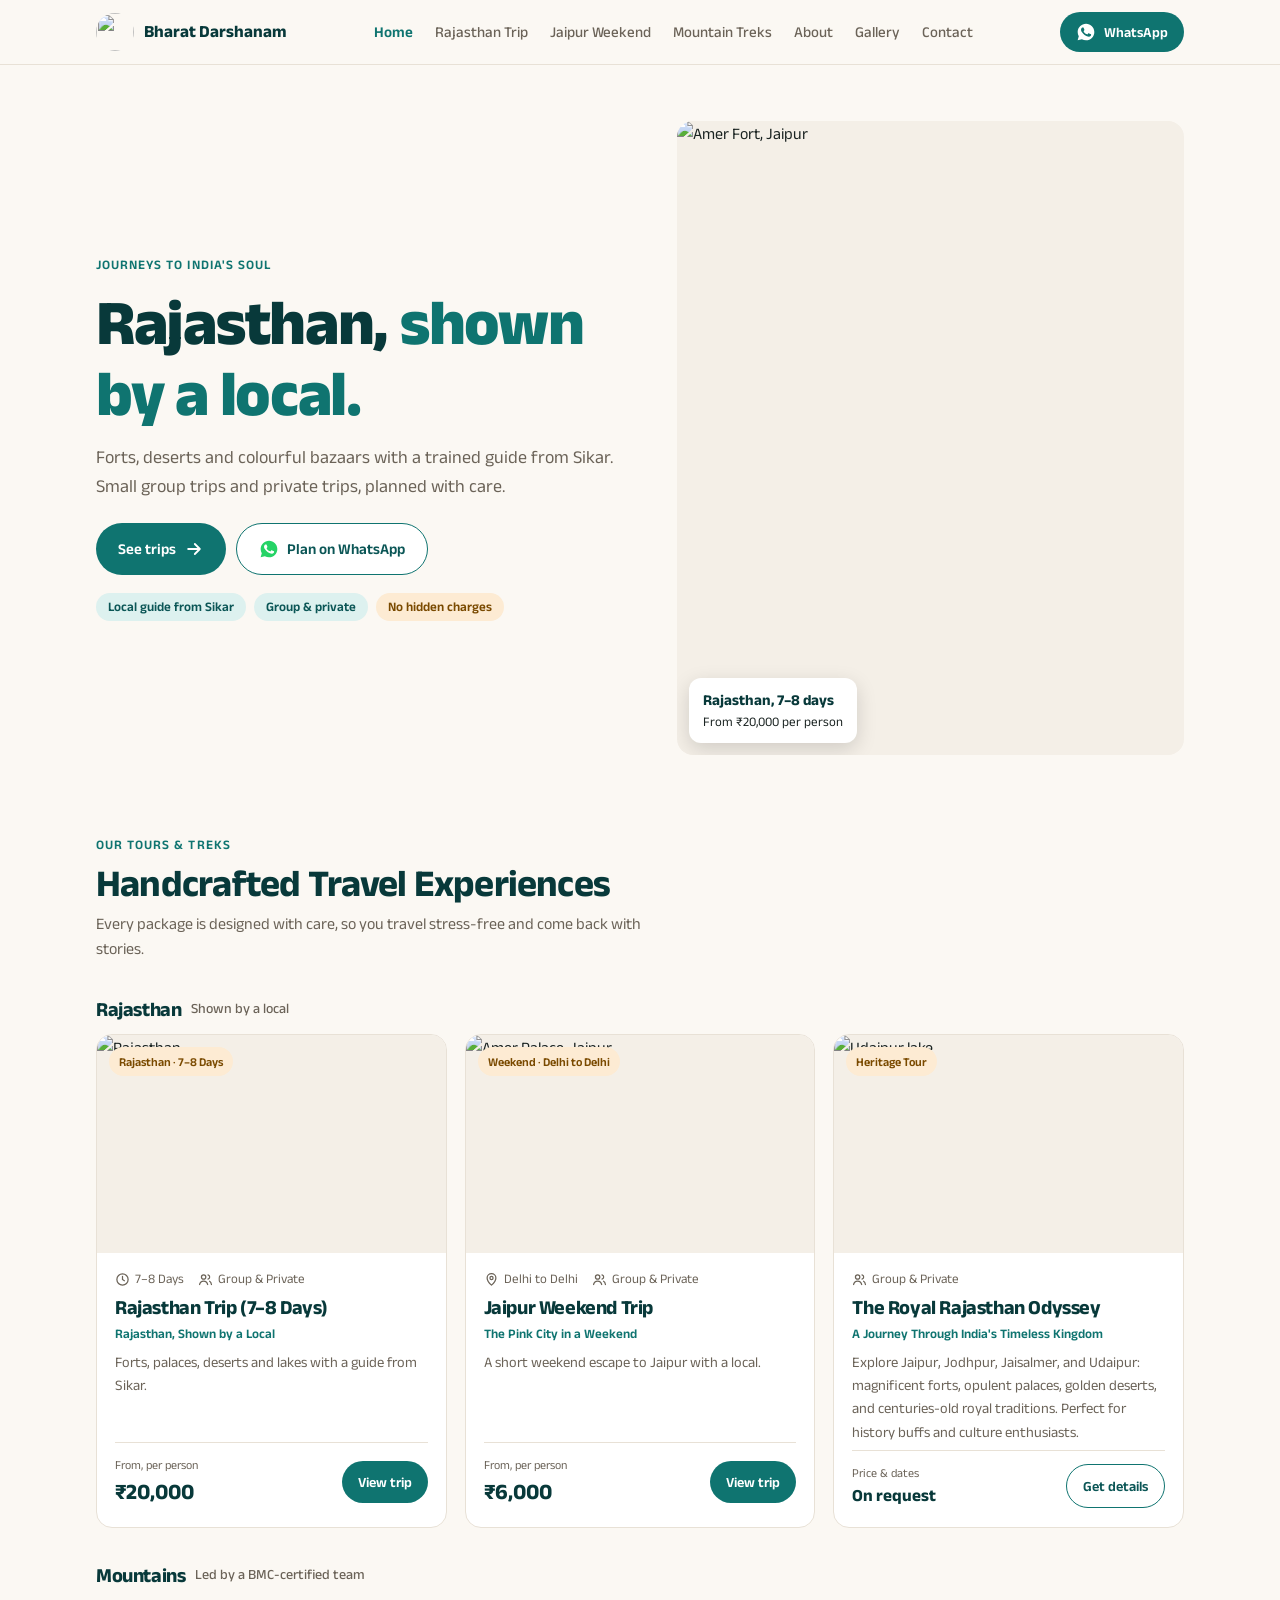
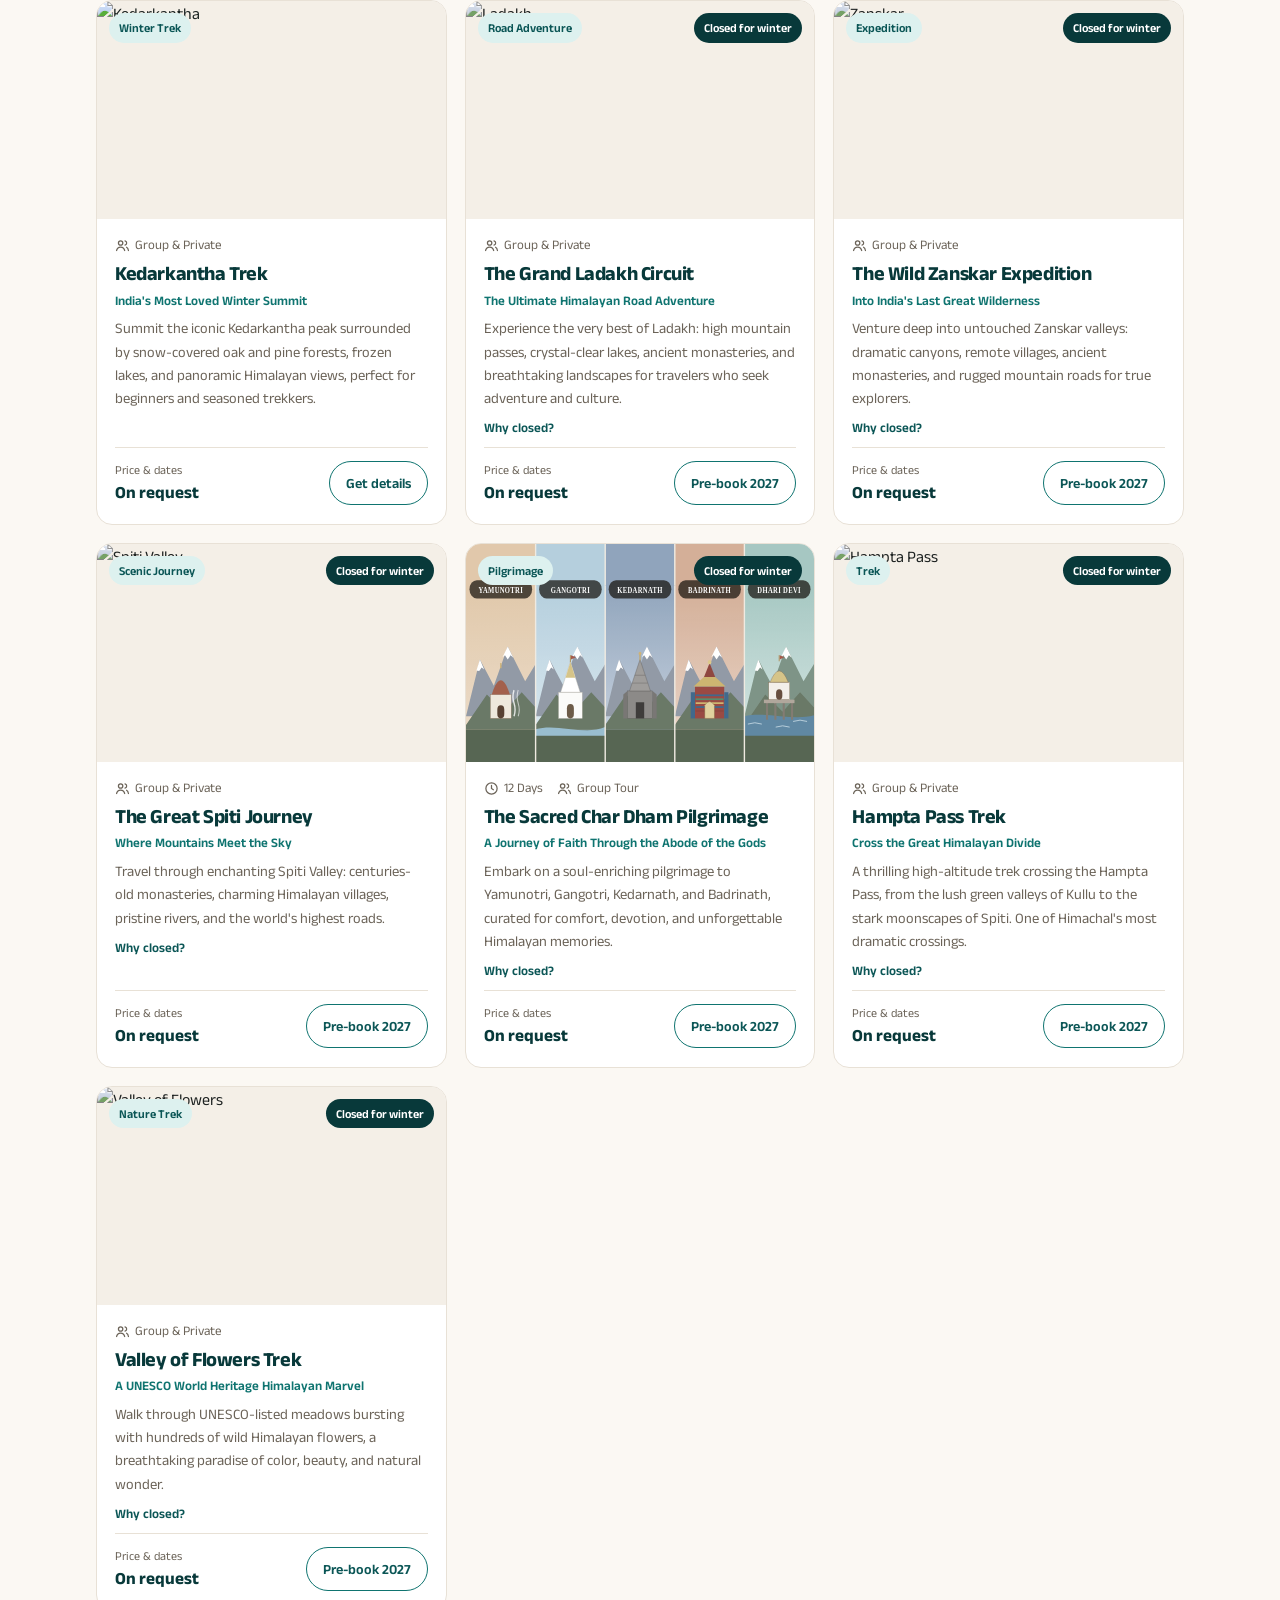
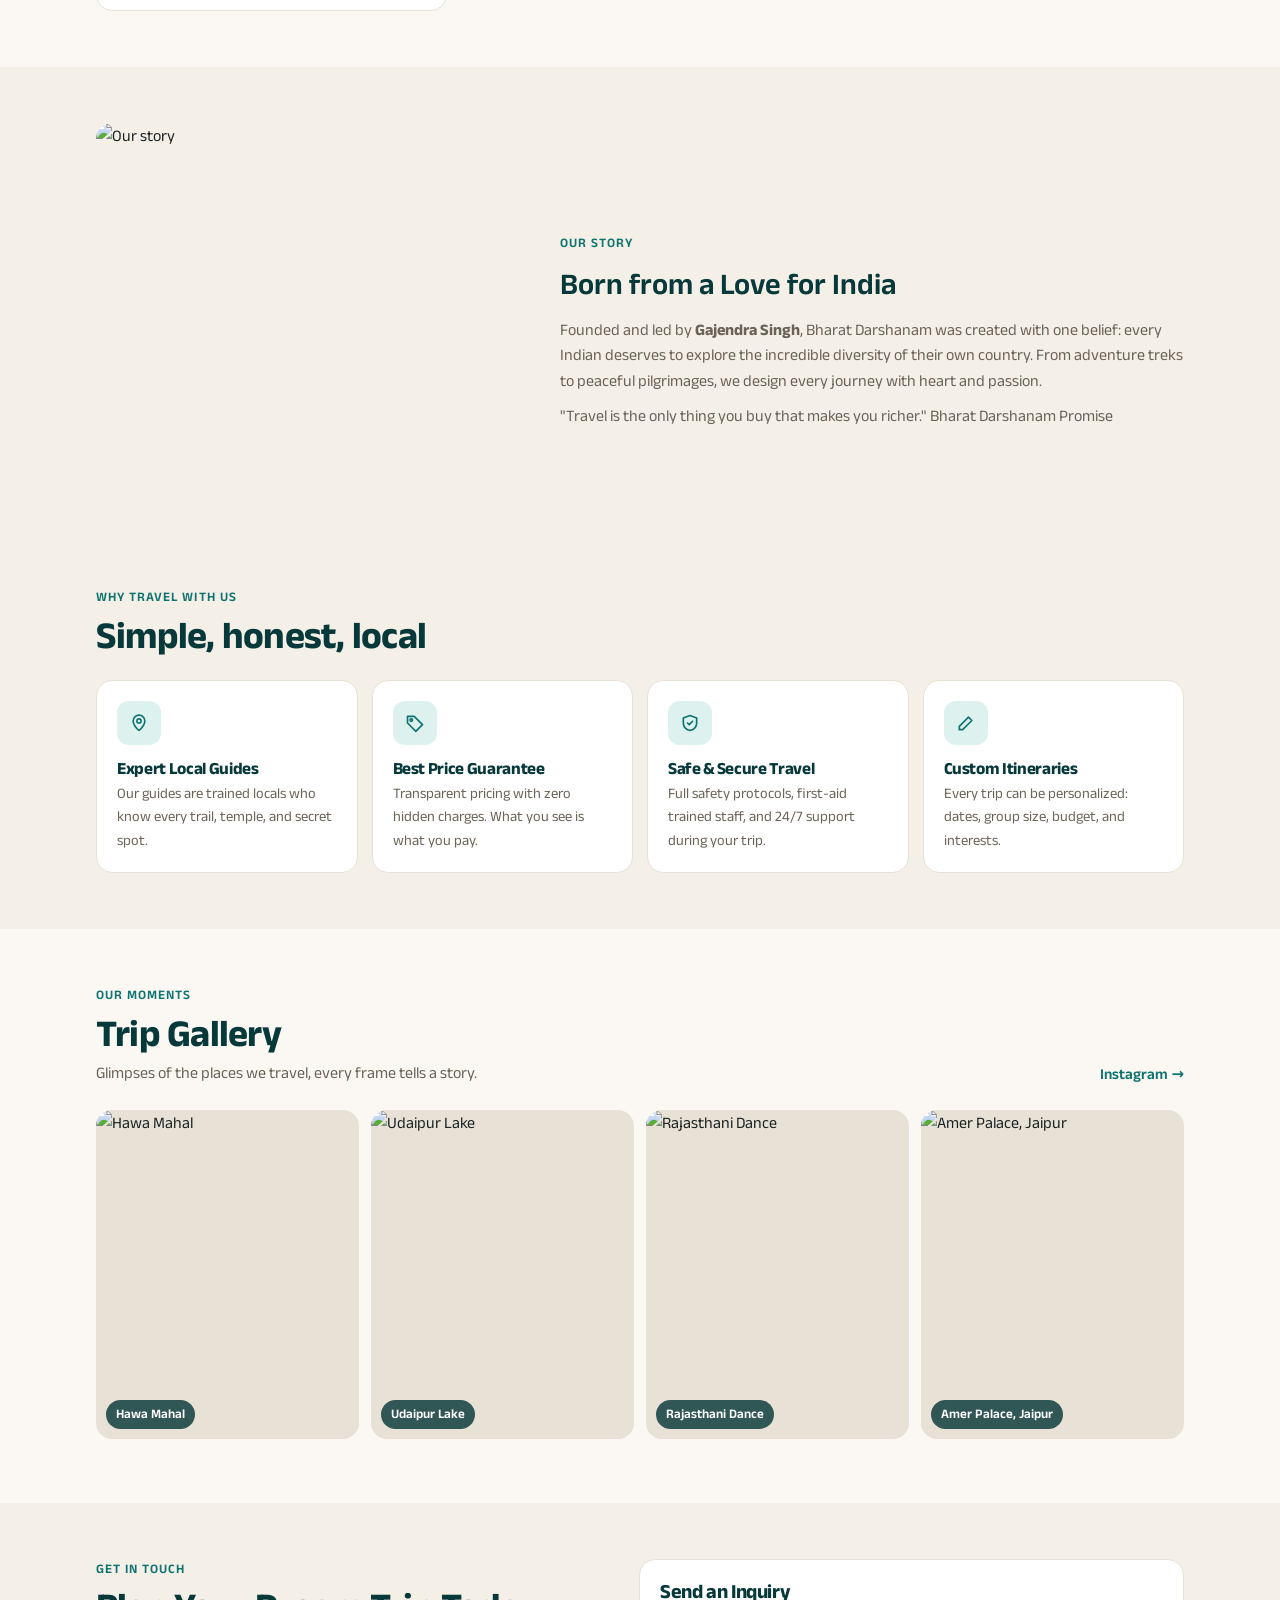
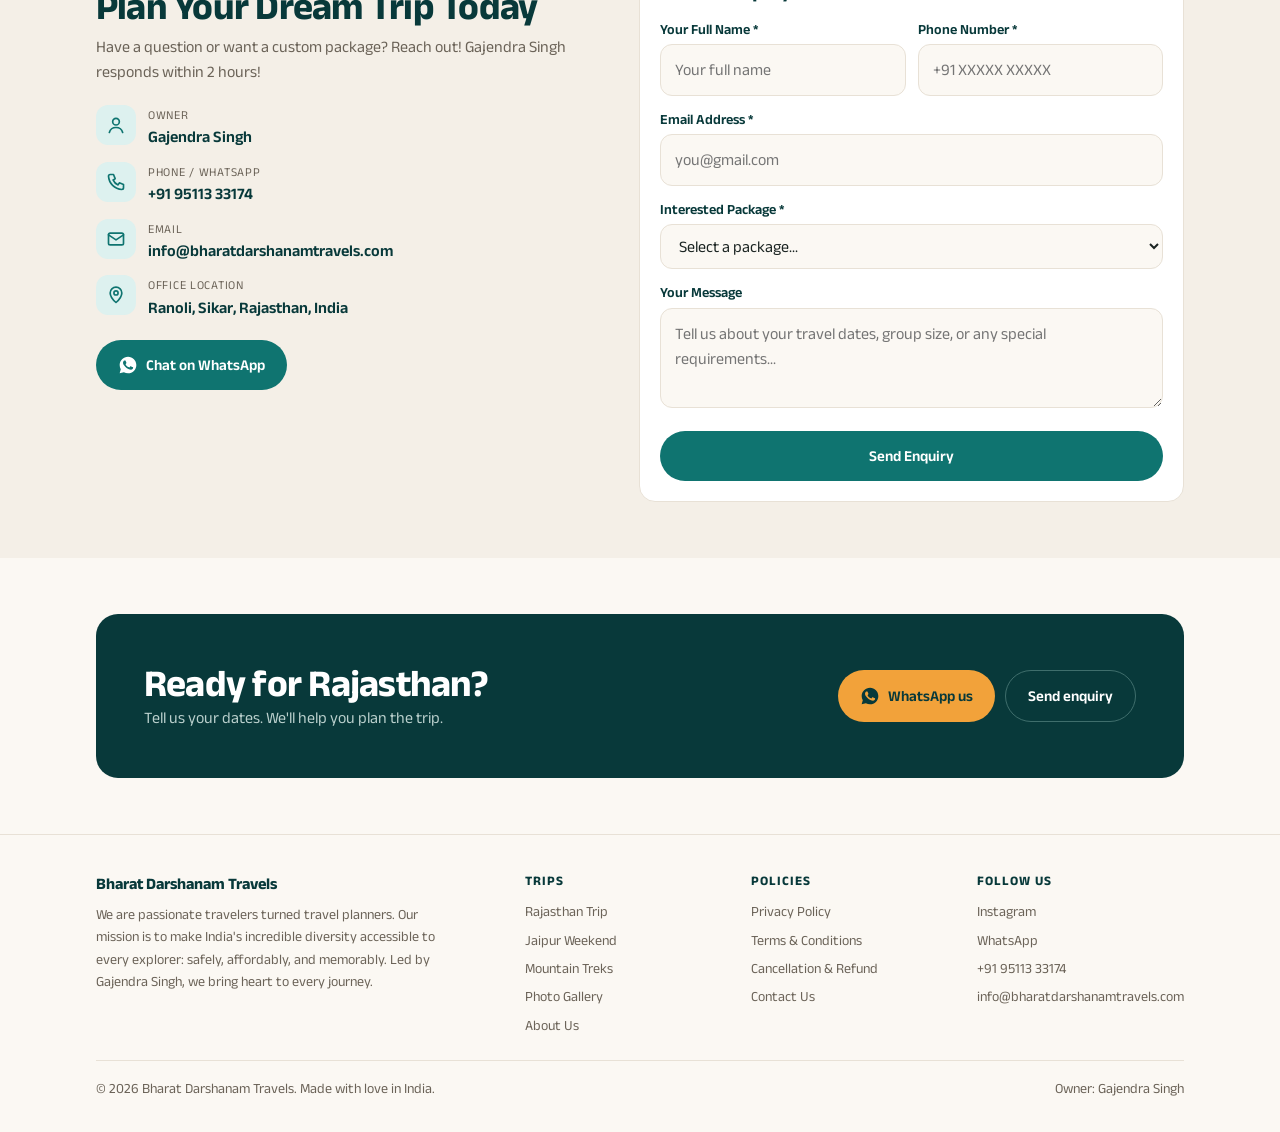
==== commit 103dd338: "SEO: Rajasthan-first homepage title and description, business and trip data, trip share images Co-Au" ====
--- a/index.html
+++ b/index.html
@@ -5,21 +5,20 @@
   <meta name="viewport" content="width=device-width, initial-scale=1.0">
 
   <!-- ── SEO Meta Tags ── -->
- <title>Bharat Darshanam Travels – Best Travel & Trek Agency in India | Journey to India's Soul</title>
-<meta name="description" content="Bharat Darshanam Travels is India's trusted travel and trek agency. Book Himalayan treks, Rajasthan tours, Char Dham Yatra. Contact Gajendra Singh: +91 95113 33174.">
- <meta name="keywords" content="India travel agency, Bharat Darshanam, Himalayan trek, Rajasthan tour package, Char Dham Yatra, Valley of Flowers trek, India tour operator, best travel agency India, Gajendra Singh travel">
+  <title>Rajasthan Trips with a Local Guide | Bharat Darshanam Travels</title>
+  <meta name="description" content="Rajasthan group and private trips with a trained local guide from Sikar. 7–8 day trip from ₹20,000, Jaipur weekend from ₹6,000. Himalayan treks too.">
 <meta name="author"      content="Gajendra Singh, Bharat Darshanam Travels">
 
   <meta name="google-site-verification" content="OzNCuMQgrmfzlQvsHcvTXHWzAEWQ9d1QbbpQcQWQjsA" />
 
   <meta name="robots" content="index, follow">
-<meta name="geo.region" content="IN">
-<meta name="geo.placename" content="India">
+<meta name="geo.region" content="IN-RJ">
+<meta name="geo.placename" content="Sikar, Rajasthan">
 <link rel="canonical" href="https://bharatdarshanamtravels.com/">
 
   <!-- ── Open Graph (for WhatsApp/social preview) ── -->
-  <meta property="og:title"       content="Bharat Darshanam – Explore India, Feel India">
-  <meta property="og:description" content="Handcrafted tours & treks across India. Call Gajendra Singh: +91 95113 33174">
+  <meta property="og:title"       content="Rajasthan, shown by a local | Bharat Darshanam Travels">
+  <meta property="og:description" content="Group and private Rajasthan trips with a trained local guide from Sikar. 7–8 days from ₹20,000, Jaipur weekend from ₹6,000.">
   <meta property="og:type"        content="website">
   <meta property="og:url"         content="https://bharatdarshanamtravels.com/">
 <meta property="og:image"         content="https://bharatdarshanamtravels.com/images/og-image.jpg">
@@ -39,7 +38,7 @@
   <link rel="preconnect" href="https://fonts.gstatic.com" crossorigin>
   <link href="https://fonts.googleapis.com/css2?family=Anek+Latin:wght@400;500;600;700;800&display=swap" rel="stylesheet">
   <link rel="stylesheet" href="css/site.css">
-  <link rel="preload" as="image" href="images/gallery4.jpg" fetchpriority="high">
+  <link rel="preload" as="image" href="images/gallery4.jpg" imagesrcset="images/opt/gallery4-720.jpg 720w, images/gallery4.jpg 1100w" imagesizes="(min-width: 1120px) 520px, (min-width: 860px) 46vw, calc(100vw - 32px)" fetchpriority="high">
 </head>
 <body>
 
@@ -59,7 +58,7 @@
 
 <header class="nav">
   <div class="wrap">
-    <a class="logo" href="./"><img src="images/logo.png" alt="" width="38" height="38">Bharat Darshanam</a>
+    <a class="logo" href="./"><img src="images/logo-96.png" alt="" width="38" height="38">Bharat Darshanam</a>
     <nav class="nav-links" aria-label="Main">
       <a href="./" class="on" aria-current="page" data-nav="home">Home</a>
       <a href="rajasthan-trip.html" data-nav="rajasthan">Rajasthan Trip</a>
@@ -108,7 +107,7 @@
       </ul>
     </div>
     <div class="hero-img">
-      <img src="images/gallery4.jpg" alt="Amer Fort, Jaipur" width="1100" height="733" fetchpriority="high">
+      <img src="images/gallery4.jpg" srcset="images/opt/gallery4-720.jpg 720w, images/gallery4.jpg 1100w" sizes="(min-width: 1120px) 520px, (min-width: 860px) 46vw, calc(100vw - 32px)" alt="Amer Fort, Jaipur" width="1100" height="733" fetchpriority="high">
       <div class="hero-tag"><b>Rajasthan, 7–8 days</b>From ₹20,000 per person</div>
     </div>
   </div>
@@ -127,7 +126,7 @@
     <h3 class="group-title" id="rajasthan">Rajasthan <small>Shown by a local</small></h3>
     <div class="trips">
       <article class="trip" data-trip="Rajasthan Trip (7–8 Days)">
-        <a class="trip-img" href="rajasthan-trip.html"><img src="images/rajasthan.jpg" alt="Rajasthan" width="1000" height="667" loading="lazy"><span class="badge">Rajasthan · 7–8 Days</span></a>
+        <a class="trip-img" href="rajasthan-trip.html"><img src="images/rajasthan.jpg" srcset="images/opt/rajasthan-720.jpg 720w, images/rajasthan.jpg 1000w" sizes="(min-width: 1120px) 360px, (min-width: 980px) 31vw, (min-width: 640px) 46vw, calc(100vw - 32px)" alt="Rajasthan" width="1000" height="667" loading="lazy"><span class="badge">Rajasthan · 7–8 Days</span></a>
         <div class="trip-body">
           <div class="trip-meta"><span><svg><use href="#i-clock"/></svg>7–8 Days</span><span><svg><use href="#i-users"/></svg>Group &amp; Private</span></div>
           <h3><a href="rajasthan-trip.html">Rajasthan Trip (7–8 Days)</a></h3>
@@ -137,7 +136,7 @@
         </div>
       </article>
       <article class="trip" data-trip="Jaipur Weekend Trip (Delhi to Delhi)">
-        <a class="trip-img" href="jaipur-weekend-trip.html"><img src="images/gallery9.jpg" alt="Amer Palace, Jaipur" width="825" height="1100" loading="lazy"><span class="badge">Weekend · Delhi to Delhi</span></a>
+        <a class="trip-img" href="jaipur-weekend-trip.html"><img src="images/gallery9.jpg" srcset="images/opt/gallery9-720.jpg 720w, images/gallery9.jpg 825w" sizes="(min-width: 1120px) 360px, (min-width: 980px) 31vw, (min-width: 640px) 46vw, calc(100vw - 32px)" alt="Amer Palace, Jaipur" width="825" height="1100" loading="lazy"><span class="badge">Weekend · Delhi to Delhi</span></a>
         <div class="trip-body">
           <div class="trip-meta"><span><svg><use href="#i-map"/></svg>Delhi to Delhi</span><span><svg><use href="#i-users"/></svg>Group &amp; Private</span></div>
           <h3><a href="jaipur-weekend-trip.html">Jaipur Weekend Trip</a></h3>
@@ -147,7 +146,7 @@
         </div>
       </article>
       <article class="trip" data-trip="The Royal Rajasthan Odyssey">
-        <div class="trip-img"><img src="images/gallery8.jpg" alt="Udaipur lake" width="1100" height="733" loading="lazy"><span class="badge">Heritage Tour</span></div>
+        <div class="trip-img"><img src="images/gallery8.jpg" srcset="images/opt/gallery8-720.jpg 720w, images/gallery8.jpg 1100w" sizes="(min-width: 1120px) 360px, (min-width: 980px) 31vw, (min-width: 640px) 46vw, calc(100vw - 32px)" alt="Udaipur lake" width="1100" height="733" loading="lazy"><span class="badge">Heritage Tour</span></div>
         <div class="trip-body">
           <div class="trip-meta"><span><svg><use href="#i-users"/></svg>Group &amp; Private</span></div>
           <h3>The Royal Rajasthan Odyssey</h3>
@@ -161,7 +160,7 @@
     <h3 class="group-title" id="mountains">Mountains <small>Led by a BMC-certified team</small></h3>
     <div class="trips">
       <article class="trip" data-trip="Kedarkantha Trek">
-        <div class="trip-img"><img src="images/kedarkantha.jpg" alt="Kedarkantha" width="1000" height="667" loading="lazy"><span class="badge cool">Winter Trek</span></div>
+        <div class="trip-img"><img src="images/kedarkantha.jpg" srcset="images/opt/kedarkantha-720.jpg 720w, images/kedarkantha.jpg 1000w" sizes="(min-width: 1120px) 360px, (min-width: 980px) 31vw, (min-width: 640px) 46vw, calc(100vw - 32px)" alt="Kedarkantha" width="1000" height="667" loading="lazy"><span class="badge cool">Winter Trek</span></div>
         <div class="trip-body">
           <div class="trip-meta"><span><svg><use href="#i-users"/></svg>Group &amp; Private</span></div>
           <h3>Kedarkantha Trek</h3>
@@ -171,7 +170,7 @@
         </div>
       </article>
       <article class="trip" data-trip="The Grand Ladakh Circuit">
-        <div class="trip-img"><img src="images/himalaya.jpg" alt="Ladakh" width="1000" height="667" loading="lazy"><span class="badge cool">Road Adventure</span></div>
+        <div class="trip-img"><img src="images/himalaya.jpg" srcset="images/opt/himalaya-720.jpg 720w, images/himalaya.jpg 1000w" sizes="(min-width: 1120px) 360px, (min-width: 980px) 31vw, (min-width: 640px) 46vw, calc(100vw - 32px)" alt="Ladakh" width="1000" height="667" loading="lazy"><span class="badge cool">Road Adventure</span></div>
         <div class="trip-body">
           <div class="trip-meta"><span><svg><use href="#i-users"/></svg>Group &amp; Private</span></div>
           <h3>The Grand Ladakh Circuit</h3>
@@ -181,7 +180,7 @@
         </div>
       </article>
       <article class="trip" data-trip="The Wild Zanskar Expedition">
-        <div class="trip-img"><img src="images/zanskar.jpg" alt="Zanskar" width="1000" height="562" loading="lazy"><span class="badge cool">Expedition</span></div>
+        <div class="trip-img"><img src="images/zanskar.jpg" srcset="images/opt/zanskar-720.jpg 720w, images/zanskar.jpg 1000w" sizes="(min-width: 1120px) 360px, (min-width: 980px) 31vw, (min-width: 640px) 46vw, calc(100vw - 32px)" alt="Zanskar" width="1000" height="562" loading="lazy"><span class="badge cool">Expedition</span></div>
         <div class="trip-body">
           <div class="trip-meta"><span><svg><use href="#i-users"/></svg>Group &amp; Private</span></div>
           <h3>The Wild Zanskar Expedition</h3>
@@ -191,7 +190,7 @@
         </div>
       </article>
       <article class="trip" data-trip="The Great Spiti Journey">
-        <div class="trip-img"><img src="images/spiti.jpg" alt="Spiti Valley" width="1000" height="750" loading="lazy"><span class="badge cool">Scenic Journey</span></div>
+        <div class="trip-img"><img src="images/spiti.jpg" srcset="images/opt/spiti-720.jpg 720w, images/spiti.jpg 1000w" sizes="(min-width: 1120px) 360px, (min-width: 980px) 31vw, (min-width: 640px) 46vw, calc(100vw - 32px)" alt="Spiti Valley" width="1000" height="750" loading="lazy"><span class="badge cool">Scenic Journey</span></div>
         <div class="trip-body">
           <div class="trip-meta"><span><svg><use href="#i-users"/></svg>Group &amp; Private</span></div>
           <h3>The Great Spiti Journey</h3>
@@ -211,7 +210,7 @@
         </div>
       </article>
       <article class="trip" data-trip="Hampta Pass Trek">
-        <div class="trip-img"><img src="images/hampta.jpg" alt="Hampta Pass" width="1000" height="750" loading="lazy"><span class="badge cool">Trek</span></div>
+        <div class="trip-img"><img src="images/hampta.jpg" srcset="images/opt/hampta-720.jpg 720w, images/hampta.jpg 1000w" sizes="(min-width: 1120px) 360px, (min-width: 980px) 31vw, (min-width: 640px) 46vw, calc(100vw - 32px)" alt="Hampta Pass" width="1000" height="750" loading="lazy"><span class="badge cool">Trek</span></div>
         <div class="trip-body">
           <div class="trip-meta"><span><svg><use href="#i-users"/></svg>Group &amp; Private</span></div>
           <h3>Hampta Pass Trek</h3>
@@ -221,7 +220,7 @@
         </div>
       </article>
       <article class="trip" data-trip="Valley of Flowers Trek">
-        <div class="trip-img"><img src="images/valley-flowers.jpg" alt="Valley of Flowers" width="1000" height="667" loading="lazy"><span class="badge cool">Nature Trek</span></div>
+        <div class="trip-img"><img src="images/valley-flowers.jpg" srcset="images/opt/valley-flowers-720.jpg 720w, images/valley-flowers.jpg 1000w" sizes="(min-width: 1120px) 360px, (min-width: 980px) 31vw, (min-width: 640px) 46vw, calc(100vw - 32px)" alt="Valley of Flowers" width="1000" height="667" loading="lazy"><span class="badge cool">Nature Trek</span></div>
         <div class="trip-body">
           <div class="trip-meta"><span><svg><use href="#i-users"/></svg>Group &amp; Private</span></div>
           <h3>Valley of Flowers Trek</h3>
@@ -237,7 +236,7 @@
 <section id="about" class="alt">
   <div class="wrap">
     <div class="founder">
-      <img src="images/our-story.jpg" alt="Our story" width="948" height="805" loading="lazy">
+      <img src="images/our-story.jpg" srcset="images/opt/our-story-720.jpg 720w, images/our-story.jpg 948w" sizes="(min-width: 1120px) 430px, (min-width: 760px) 38vw, calc(100vw - 32px)" alt="Our story" width="948" height="805" loading="lazy">
       <div>
         <div class="eyebrow">Our Story</div>
         <blockquote>Born from a Love for India</blockquote>
@@ -262,16 +261,16 @@
       <a href="https://www.instagram.com/bharatdarshanamtravels/" target="_blank" rel="noopener">Instagram →</a>
     </div>
     <div class="strip">
-      <figure><img src="images/gallery5.jpg" alt="Hawa Mahal" width="1100" height="733" loading="lazy"><figcaption>Hawa Mahal</figcaption></figure>
-      <figure><img src="images/gallery8.jpg" alt="Udaipur Lake" width="1100" height="733" loading="lazy"><figcaption>Udaipur Lake</figcaption></figure>
-      <figure><img src="images/gallery6.jpg" alt="Rajasthani Dance" width="1100" height="1040" loading="lazy"><figcaption>Rajasthani Dance</figcaption></figure>
-      <figure><img src="images/gallery9.jpg" alt="Amer Palace, Jaipur" width="825" height="1100" loading="lazy"><figcaption>Amer Palace, Jaipur</figcaption></figure>
-      <figure><img src="images/gallery4.jpg" alt="Aamer Fort" width="1100" height="733" loading="lazy"><figcaption>Aamer Fort</figcaption></figure>
+      <figure><img src="images/gallery5.jpg" srcset="images/opt/gallery5-720.jpg 720w, images/gallery5.jpg 1100w" sizes="(min-width: 760px) 270px, 72vw" alt="Hawa Mahal" width="1100" height="733" loading="lazy"><figcaption>Hawa Mahal</figcaption></figure>
+      <figure><img src="images/gallery8.jpg" srcset="images/opt/gallery8-720.jpg 720w, images/gallery8.jpg 1100w" sizes="(min-width: 760px) 270px, 72vw" alt="Udaipur Lake" width="1100" height="733" loading="lazy"><figcaption>Udaipur Lake</figcaption></figure>
+      <figure><img src="images/gallery6.jpg" srcset="images/opt/gallery6-720.jpg 720w, images/gallery6.jpg 1100w" sizes="(min-width: 760px) 270px, 72vw" alt="Rajasthani Dance" width="1100" height="1040" loading="lazy"><figcaption>Rajasthani Dance</figcaption></figure>
+      <figure><img src="images/gallery9.jpg" srcset="images/opt/gallery9-720.jpg 720w, images/gallery9.jpg 825w" sizes="(min-width: 760px) 270px, 72vw" alt="Amer Palace, Jaipur" width="825" height="1100" loading="lazy"><figcaption>Amer Palace, Jaipur</figcaption></figure>
+      <figure><img src="images/gallery4.jpg" srcset="images/opt/gallery4-720.jpg 720w, images/gallery4.jpg 1100w" sizes="(min-width: 760px) 270px, 72vw" alt="Aamer Fort" width="1100" height="733" loading="lazy"><figcaption>Aamer Fort</figcaption></figure>
       <figure><img src="images/gallery2.jpg" alt="Shanti Stupa, Ladakh" width="618" height="1100" loading="lazy"><figcaption>Shanti Stupa, Ladakh</figcaption></figure>
-      <figure><img src="images/gallery3.jpg" alt="Ladakh Trail" width="828" height="1100" loading="lazy"><figcaption>Ladakh Trail</figcaption></figure>
+      <figure><img src="images/gallery3.jpg" srcset="images/opt/gallery3-720.jpg 720w, images/gallery3.jpg 828w" sizes="(min-width: 760px) 270px, 72vw" alt="Ladakh Trail" width="828" height="1100" loading="lazy"><figcaption>Ladakh Trail</figcaption></figure>
       <figure><img src="images/gallery1.jpg" alt="Himalaya" width="618" height="1100" loading="lazy"><figcaption>Himalaya</figcaption></figure>
       <figure><img src="images/gallery7.jpg" alt="Himalaya" width="618" height="1100" loading="lazy"><figcaption>Himalaya</figcaption></figure>
-      <figure><img src="images/gallery11.jpg" alt="Himalaya hills" width="828" height="1100" loading="lazy"><figcaption>Himalaya hills</figcaption></figure>
+      <figure><img src="images/gallery11.jpg" srcset="images/opt/gallery11-720.jpg 720w, images/gallery11.jpg 828w" sizes="(min-width: 760px) 270px, 72vw" alt="Himalaya hills" width="828" height="1100" loading="lazy"><figcaption>Himalaya hills</figcaption></figure>
     </div>
   </div>
 </section>
@@ -456,13 +455,18 @@
   "@context": "https://schema.org",
   "@type": "TravelAgency",
   "name": "Bharat Darshanam Travels",
-  "description": "India's trusted travel and trek agency offering Himalayan treks, Rajasthan tours, Char Dham Yatra and more.",
+  "description": "Rajasthan group and private trips with a trained local guide from Sikar, plus Himalayan treks led by a BMC-certified team.",
+  "image": "https://bharatdarshanamtravels.com/images/og-image.jpg",
+  "founder": { "@type": "Person", "name": "Gajendra Singh" },
+  "areaServed": ["Rajasthan", "Uttarakhand", "Himachal Pradesh", "Ladakh"],
   "url": "https://bharatdarshanamtravels.com/",
   "logo": "https://bharatdarshanamtravels.com/images/logo.png",
   "telephone": "+919511333174",
   "email": "info@bharatdarshanamtravels.com",
   "address": {
     "@type": "PostalAddress",
+    "addressLocality": "Sikar",
+    "addressRegion": "Rajasthan",
     "addressCountry": "IN"
   },
   "sameAs": [
--- a/css/site.css
+++ b/css/site.css
@@ -0,0 +1,231 @@
+/* Bharat Darshanam Travels: one stylesheet for every page.
+   Design: option C "Peacock" (chosen 26 Nov 2026). */
+
+:root {
+  --accent: #0F7470;
+  --accent-dark: #0B5656;
+  --accent-soft: #DDF1EF;
+  --deep: #08393A;
+  --warm: #F2A23A;
+  --warm-soft: #FDEBD3;
+  --warm-ink: #7A4A00;
+  --ink: #1B2422;
+  --muted: #6B6358;
+  --line: #E8E1D6;
+  --bg: #FBF8F3;
+  --bg-alt: #F4EFE7;
+  --wa: #25D366;
+  --font: 'Anek Latin', system-ui, -apple-system, 'Segoe UI', sans-serif;
+  --radius: 16px;
+}
+
+* { box-sizing: border-box; margin: 0; }
+html { scroll-behavior: smooth; }
+body { background: var(--bg); color: var(--ink); font-family: var(--font); font-size: 16px; line-height: 1.6; -webkit-font-smoothing: antialiased; }
+img { display: block; max-width: 100%; height: auto; }
+a { color: inherit; text-decoration: none; }
+button { font: inherit; }
+[id] { scroll-margin-top: 76px; }
+.wrap { max-width: 1120px; margin: 0 auto; padding: 0 16px; }
+h1, h2, h3 { font-family: var(--font); line-height: 1.12; letter-spacing: -0.02em; color: var(--deep); }
+.eyebrow { font-size: 13px; font-weight: 600; letter-spacing: .08em; text-transform: uppercase; color: var(--accent); }
+.ico { width: 20px; height: 20px; flex: none; }
+:focus-visible { outline: 2px solid var(--accent); outline-offset: 2px; }
+
+/* Buttons */
+.btn { display: inline-flex; align-items: center; justify-content: center; gap: 8px; padding: 13px 22px; border-radius: 999px; font-weight: 600; font-size: 15px; transition: background .2s, border-color .2s; white-space: nowrap; cursor: pointer; border: 0; }
+.btn-accent { background: var(--accent); color: #fff; }
+.btn-accent:hover { background: var(--accent-dark); }
+.btn-ghost { border: 1.5px solid var(--accent); color: var(--accent-dark); background: #fff; }
+.btn-ghost:hover { background: var(--accent-soft); }
+.btn-sm { padding: 9px 16px; font-size: 14px; }
+
+/* Header */
+.nav { position: sticky; top: 0; z-index: 30; background: rgba(251,248,243,.94); backdrop-filter: blur(10px); -webkit-backdrop-filter: blur(10px); border-bottom: 1px solid var(--line); }
+.nav .wrap { display: flex; align-items: center; justify-content: space-between; height: 64px; gap: 12px; }
+.logo { display: flex; align-items: center; gap: 10px; font-weight: 700; font-size: 17px; color: var(--deep); white-space: nowrap; }
+.logo img { width: 38px; height: 38px; border-radius: 50%; }
+.nav-links { display: none; gap: 22px; font-size: 15px; color: var(--muted); font-weight: 500; }
+.nav-links a:hover { color: var(--ink); }
+.nav-links a.on { color: var(--accent); font-weight: 600; }
+.nav-right { display: flex; align-items: center; gap: 8px; }
+.menu-btn { width: 42px; height: 42px; border-radius: 999px; border: 1.5px solid var(--line); background: #fff; color: var(--ink); display: grid; place-items: center; cursor: pointer; }
+.menu { border-top: 1px solid var(--line); background: var(--bg); padding: 8px 16px 18px; max-height: calc(100vh - 64px); overflow-y: auto; }
+.menu a { display: flex; flex-direction: column; padding: 12px 4px; font-weight: 600; font-size: 17px; border-bottom: 1px solid var(--line); color: var(--deep); }
+.menu a small { font-weight: 400; font-size: 13px; color: var(--muted); }
+.menu-label { font-size: 12px; font-weight: 600; letter-spacing: .08em; text-transform: uppercase; color: var(--accent); margin: 16px 4px 2px; }
+.menu-foot { display: flex; flex-wrap: wrap; gap: 4px 16px; margin-top: 14px; }
+.menu-foot a { border: 0; padding: 4px; font-size: 13px; font-weight: 500; color: var(--muted); }
+@media (max-width: 400px) { .wa-txt { display: none; } .nav .btn { padding: 9px 12px; } .logo { font-size: 15px; gap: 8px; } .logo img { width: 34px; height: 34px; } .nav-right { gap: 6px; } }
+@media (min-width: 1080px) { .nav-links { display: flex; } .menu-btn, .menu { display: none !important; } }
+
+/* Hero */
+.hero { padding: 20px 0 8px; }
+.hero-grid { display: grid; gap: 24px; }
+.hero h1 { font-size: clamp(36px, 8vw, 64px); font-weight: 800; margin: 10px 0 14px; }
+.hero h1 em { font-style: normal; color: var(--accent); }
+.lead { font-size: 18px; color: var(--muted); max-width: 520px; }
+.hero-cta { display: flex; flex-wrap: wrap; gap: 10px; margin: 22px 0 18px; }
+.chips { display: flex; flex-wrap: wrap; gap: 8px; padding: 0; list-style: none; }
+.chips li { background: var(--accent-soft); color: var(--accent-dark); padding: 4px 12px; border-radius: 999px; font-weight: 600; font-size: 13px; }
+.chips li:last-child { background: var(--warm-soft); color: var(--warm-ink); }
+.hero-img { position: relative; border-radius: var(--radius); overflow: hidden; aspect-ratio: 4/3; background: var(--bg-alt); }
+.hero-img img { width: 100%; height: 100%; object-fit: cover; }
+.hero-tag { position: absolute; left: 12px; bottom: 12px; background: #fff; border-radius: 12px; padding: 10px 14px; font-size: 13px; box-shadow: 0 6px 20px rgba(0,0,0,.15); }
+.hero-tag b { display: block; font-size: 15px; color: var(--deep); }
+@media (min-width: 600px) and (max-width: 859px) { .hero-img { aspect-ratio: 16/9; } }
+@media (min-width: 860px) {
+  .hero { padding: 56px 0 24px; }
+  .hero-grid { grid-template-columns: 1.05fr 1fr; align-items: center; gap: 48px; }
+  .hero-img { aspect-ratio: 4/5; }
+}
+
+/* Sections */
+section { padding: 56px 0; }
+.alt { background: var(--bg-alt); }
+.sec-head { display: flex; align-items: end; justify-content: space-between; gap: 16px; margin-bottom: 24px; }
+.sec-head h2 { font-size: clamp(26px, 5vw, 38px); font-weight: 700; margin-top: 6px; }
+.sec-head > a { font-weight: 600; color: var(--accent); font-size: 15px; white-space: nowrap; }
+.sec-sub { color: var(--muted); margin-top: 6px; max-width: 560px; }
+.group-title { font-size: 20px; font-weight: 700; margin: 36px 0 14px; display: flex; align-items: center; gap: 10px; }
+.group-title small { font-size: 14px; font-weight: 500; color: var(--muted); letter-spacing: 0; }
+
+/* Trip cards */
+.trips { display: grid; gap: 18px; grid-template-columns: 1fr; }
+@media (min-width: 640px) { .trips { grid-template-columns: 1fr 1fr; } }
+@media (min-width: 980px) { .trips { grid-template-columns: repeat(3, 1fr); } }
+.trip { border: 1px solid var(--line); border-radius: var(--radius); overflow: hidden; background: #fff; transition: box-shadow .2s, transform .2s; display: flex; flex-direction: column; }
+.trip:hover { box-shadow: 0 12px 32px rgba(0,0,0,.08); transform: translateY(-2px); }
+.trip-img { position: relative; aspect-ratio: 16/10; overflow: hidden; background: var(--bg-alt); display: block; }
+.trip-img img { width: 100%; height: 100%; object-fit: cover; }
+.badge { position: absolute; top: 12px; left: 12px; background: var(--warm-soft); color: var(--warm-ink); font-size: 12px; font-weight: 600; padding: 5px 10px; border-radius: 999px; }
+.badge.cool { background: var(--accent-soft); color: var(--accent-dark); }
+.badge.closed { left: auto; right: 12px; background: var(--deep); color: #fff; }
+.trip-body { padding: 16px 18px 18px; display: flex; flex-direction: column; gap: 6px; flex: 1; }
+.trip-meta { display: flex; flex-wrap: wrap; gap: 4px 14px; font-size: 13px; color: var(--muted); }
+.trip-meta span { display: flex; align-items: center; gap: 5px; }
+.trip-meta svg { width: 15px; height: 15px; }
+.trip h3 { font-size: 20px; font-weight: 700; }
+.trip h3 a:hover { color: var(--accent); }
+.trip p { font-size: 14.5px; color: var(--muted); }
+.trip-foot { display: flex; align-items: center; justify-content: space-between; gap: 10px; margin-top: auto; padding-top: 12px; border-top: 1px solid var(--line); }
+.price small { display: block; font-size: 12px; color: var(--muted); }
+.price b { font-size: 22px; color: var(--deep); }
+.price b.sm { font-size: 17px; }
+.trip-foot .btn { padding: 10px 16px; font-size: 14px; }
+.trip.is-closed .trip-img img { filter: grayscale(.5); }
+.closed-toggle { align-self: flex-start; background: none; border: 0; padding: 2px 0; color: var(--accent-dark); font-size: 13px; font-weight: 600; cursor: pointer; }
+.closed-note { background: var(--bg-alt); border-radius: 10px; padding: 10px 12px; font-size: 13.5px; color: var(--muted); }
+.closed-note strong { display: block; color: var(--deep); }
+
+/* Why */
+.why { display: grid; gap: 14px; grid-template-columns: 1fr; }
+@media (min-width: 560px) { .why { grid-template-columns: 1fr 1fr; } }
+@media (min-width: 900px) { .why { grid-template-columns: repeat(4, 1fr); } }
+.why > div { background: #fff; border: 1px solid var(--line); border-radius: var(--radius); padding: 20px; }
+.why .i { width: 44px; height: 44px; border-radius: 12px; background: var(--accent-soft); color: var(--accent); display: grid; place-items: center; margin-bottom: 14px; }
+.why h3 { font-size: 17px; margin-bottom: 4px; }
+.why p { font-size: 14.5px; color: var(--muted); }
+
+/* Story */
+.founder { display: grid; gap: 24px; align-items: center; }
+.founder img { border-radius: var(--radius); aspect-ratio: 1; object-fit: cover; width: 100%; }
+.founder blockquote { font-size: clamp(22px, 4vw, 30px); font-weight: 600; line-height: 1.3; margin: 10px 0 14px; color: var(--deep); }
+.founder p { color: var(--muted); }
+.founder p + p { margin-top: 10px; }
+@media (min-width: 760px) { .founder { grid-template-columns: 0.8fr 1.2fr; gap: 48px; } }
+
+/* Gallery strip */
+.strip { display: grid; grid-auto-flow: column; grid-auto-columns: 72%; gap: 12px; overflow-x: auto; scroll-snap-type: x mandatory; padding-bottom: 8px; -webkit-overflow-scrolling: touch; }
+.strip figure { position: relative; scroll-snap-align: start; margin: 0; }
+.strip img { border-radius: var(--radius); aspect-ratio: 4/5; object-fit: cover; width: 100%; background: var(--line); }
+.strip figcaption { position: absolute; left: 10px; bottom: 10px; background: rgba(8,57,58,.82); color: #fff; font-size: 13px; font-weight: 600; padding: 4px 10px; border-radius: 999px; }
+@media (min-width: 760px) { .strip { grid-auto-columns: calc(25% - 9px); } }
+
+/* Contact block */
+.contact-grid { display: grid; gap: 28px; }
+@media (min-width: 860px) { .contact-grid { grid-template-columns: 1fr 1.1fr; gap: 48px; align-items: start; } }
+.contact-list { list-style: none; padding: 0; display: grid; gap: 12px; margin: 20px 0; }
+.contact-list li { display: flex; gap: 12px; align-items: flex-start; }
+.contact-list .i { width: 40px; height: 40px; border-radius: 12px; background: var(--accent-soft); color: var(--accent); display: grid; place-items: center; flex: none; }
+.contact-list small { display: block; font-size: 12px; text-transform: uppercase; letter-spacing: .06em; color: var(--muted); }
+.contact-list b { font-weight: 600; color: var(--deep); word-break: break-word; }
+
+/* Forms */
+.form-card { background: #fff; border: 1px solid var(--line); border-radius: var(--radius); padding: 20px; }
+.form-card h3 { font-size: 20px; margin-bottom: 4px; }
+.form-row { display: grid; gap: 0 12px; }
+@media (min-width: 560px) { .form-row { grid-template-columns: 1fr 1fr; } }
+.field label, form.enq label { display: block; font-weight: 600; font-size: 14px; margin: 12px 0 4px; color: var(--deep); }
+.field input, .field select, .field textarea,
+form.enq input, form.enq select, form.enq textarea { width: 100%; padding: 12px 14px; border: 1.5px solid var(--line); border-radius: 12px; font: inherit; font-size: 16px; background: var(--bg); color: var(--ink); }
+.field input:focus, .field select:focus, .field textarea:focus,
+form.enq input:focus, form.enq select:focus, form.enq textarea:focus { outline: none; border-color: var(--accent); background: #fff; }
+.field textarea, form.enq textarea { min-height: 100px; resize: vertical; }
+form [type="submit"] { margin-top: 16px; width: 100%; }
+form.enq { background: #fff; border: 1px solid var(--line); border-radius: var(--radius); padding: 18px 20px 20px; margin-top: 12px; }
+form.enq button { display: flex; align-items: center; justify-content: center; padding: 13px 22px; border-radius: 999px; border: 0; background: var(--accent); color: #fff; font-weight: 600; font-size: 15px; cursor: pointer; }
+form.enq button:hover { background: var(--accent-dark); }
+.hp-field { position: absolute; left: -9999px; width: 1px; height: 1px; opacity: 0; }
+.form-msg { margin-top: 12px; font-size: 14px; font-weight: 600; padding: 10px 14px; border-radius: 10px; }
+.form-msg.success { background: var(--accent-soft); color: var(--accent-dark); }
+.form-msg.error { background: #FBE4E1; color: #8A2A1E; }
+.form-msg a { color: inherit; text-decoration: underline; }
+
+/* CTA */
+.cta { background: var(--deep); color: #fff; border-radius: 22px; padding: 36px 24px; display: grid; gap: 18px; }
+.cta h2 { font-size: clamp(26px, 5vw, 38px); color: #fff; }
+.cta p { color: #B9CFCC; }
+.cta .row { display: flex; flex-wrap: wrap; gap: 10px; }
+.cta .btn-accent { background: var(--warm); color: var(--deep); }
+.cta .btn-accent:hover { background: #E6922A; }
+.cta .btn-ghost { background: transparent; color: #fff; border-color: #3F6E6C; }
+.cta .btn-ghost:hover { border-color: #fff; background: transparent; }
+@media (min-width: 760px) { .cta { grid-template-columns: 1.4fr 1fr; align-items: center; padding: 48px; } .cta .row { justify-content: flex-end; } }
+
+/* Footer */
+.site-foot { border-top: 1px solid var(--line); padding: 36px 0 32px; font-size: 14px; color: var(--muted); background: var(--bg); }
+.foot-grid { display: grid; gap: 24px; }
+.foot-grid h4 { font-size: 13px; text-transform: uppercase; letter-spacing: .08em; color: var(--deep); margin-bottom: 8px; }
+.foot-grid ul { list-style: none; padding: 0; display: grid; gap: 6px; }
+.foot-grid a:hover { color: var(--accent); }
+.foot-brand b { color: var(--deep); font-size: 16px; }
+.foot-brand p { margin-top: 6px; max-width: 360px; }
+.foot-bottom { border-top: 1px solid var(--line); margin-top: 24px; padding-top: 16px; display: flex; flex-wrap: wrap; gap: 6px 16px; justify-content: space-between; }
+@media (min-width: 760px) { .foot-grid { grid-template-columns: 2fr 1fr 1fr 1fr; } }
+
+/* Floating WhatsApp (mobile) */
+.wa-float { position: fixed; right: 16px; bottom: 16px; z-index: 25; width: 54px; height: 54px; border-radius: 50%; background: var(--wa); color: #fff; display: grid; place-items: center; box-shadow: 0 8px 22px rgba(0,0,0,.2); }
+.wa-float svg { width: 28px; height: 28px; }
+
+/* ── Inner pages: policies, contact, trips ── */
+.page { max-width: 780px; margin: 0 auto; padding: 32px 16px 64px; }
+.page h1 { font-size: clamp(30px, 6vw, 42px); font-weight: 800; margin: 0 0 8px; }
+.page h2 { font-size: 24px; font-weight: 700; margin: 36px 0 10px; }
+.page h3 { font-size: 18px; font-weight: 700; margin: 20px 0 4px; }
+.page p, .page li { color: #3A4240; }
+.page p + p { margin-top: 10px; }
+.page ul, .page ol { padding-left: 22px; margin: 8px 0; }
+.page li + li { margin-top: 4px; }
+.page a:not(.btn) { color: var(--accent-dark); text-decoration: underline; text-underline-offset: 2px; }
+.updated { color: var(--muted); font-size: 15px; margin: 0 0 24px; }
+.todo { background: #FFF3CD; color: #7A5B00; padding: 2px 6px; border-radius: 4px; font-size: 14px; }
+table { width: 100%; border-collapse: collapse; margin: 12px 0; font-size: 15px; background: #fff; border-radius: 12px; overflow: hidden; border: 1px solid var(--line); }
+th, td { text-align: left; padding: 11px 12px; border-bottom: 1px solid var(--line); vertical-align: top; }
+th { background: var(--accent-soft); color: var(--deep); }
+tr:last-child td { border-bottom: 0; }
+.cards { display: grid; gap: 12px; grid-template-columns: repeat(auto-fit, minmax(220px, 1fr)); margin: 16px 0; }
+.card { background: #fff; border: 1px solid var(--line); border-radius: var(--radius); padding: 14px 16px; }
+.card b { display: block; color: var(--muted); font-size: 12px; font-weight: 600; text-transform: uppercase; letter-spacing: .06em; }
+.trip-hero { width: 100%; aspect-ratio: 16 / 9; object-fit: cover; border-radius: var(--radius); margin-bottom: 20px; }
+.price-box { display: flex; flex-wrap: wrap; align-items: center; justify-content: space-between; gap: 12px; background: #fff; border: 1.5px solid var(--accent); border-radius: var(--radius); padding: 16px 18px; margin: 20px 0; }
+.price-box .from { font-size: 14px; color: var(--muted); }
+.price-box .amt { font-size: 30px; font-weight: 800; color: var(--deep); line-height: 1.1; }
+.facts { display: flex; flex-wrap: wrap; gap: 8px; margin: 8px 0 16px; padding: 0 !important; list-style: none; }
+.facts li { background: var(--accent-soft); color: var(--accent-dark); border-radius: 999px; padding: 4px 12px; font-size: 14px; font-weight: 600; margin: 0 !important; }
+.day { border-left: 3px solid var(--warm); padding: 2px 0 2px 14px; margin: 14px 0; }
+.day h3 { margin: 0; }
+.cols { display: grid; gap: 16px; grid-template-columns: 1fr; }
+@media (min-width: 640px) { .cols { grid-template-columns: 1fr 1fr; } }
+.cols > div { background: #fff; border: 1px solid var(--line); border-radius: var(--radius); padding: 4px 16px 14px; }
+.trip-tag { font-size: 13px; font-weight: 600; color: var(--accent); }
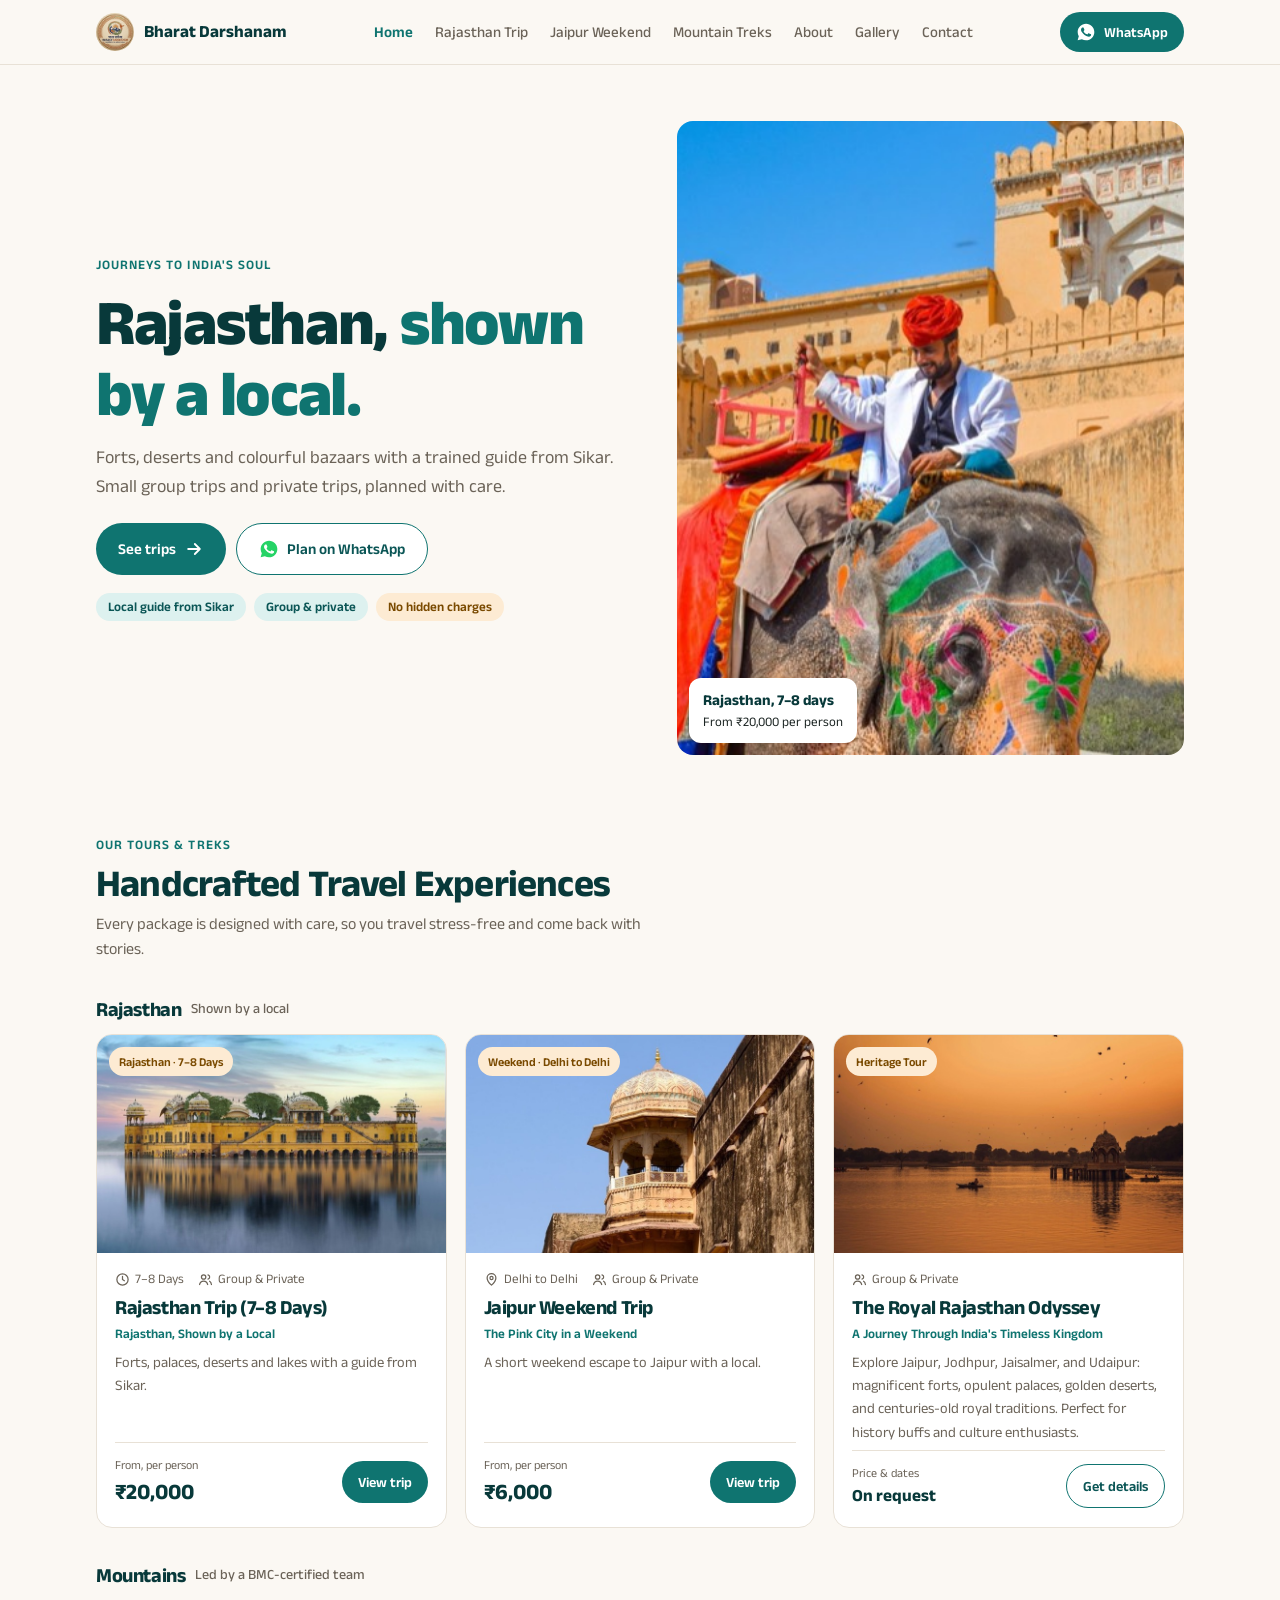
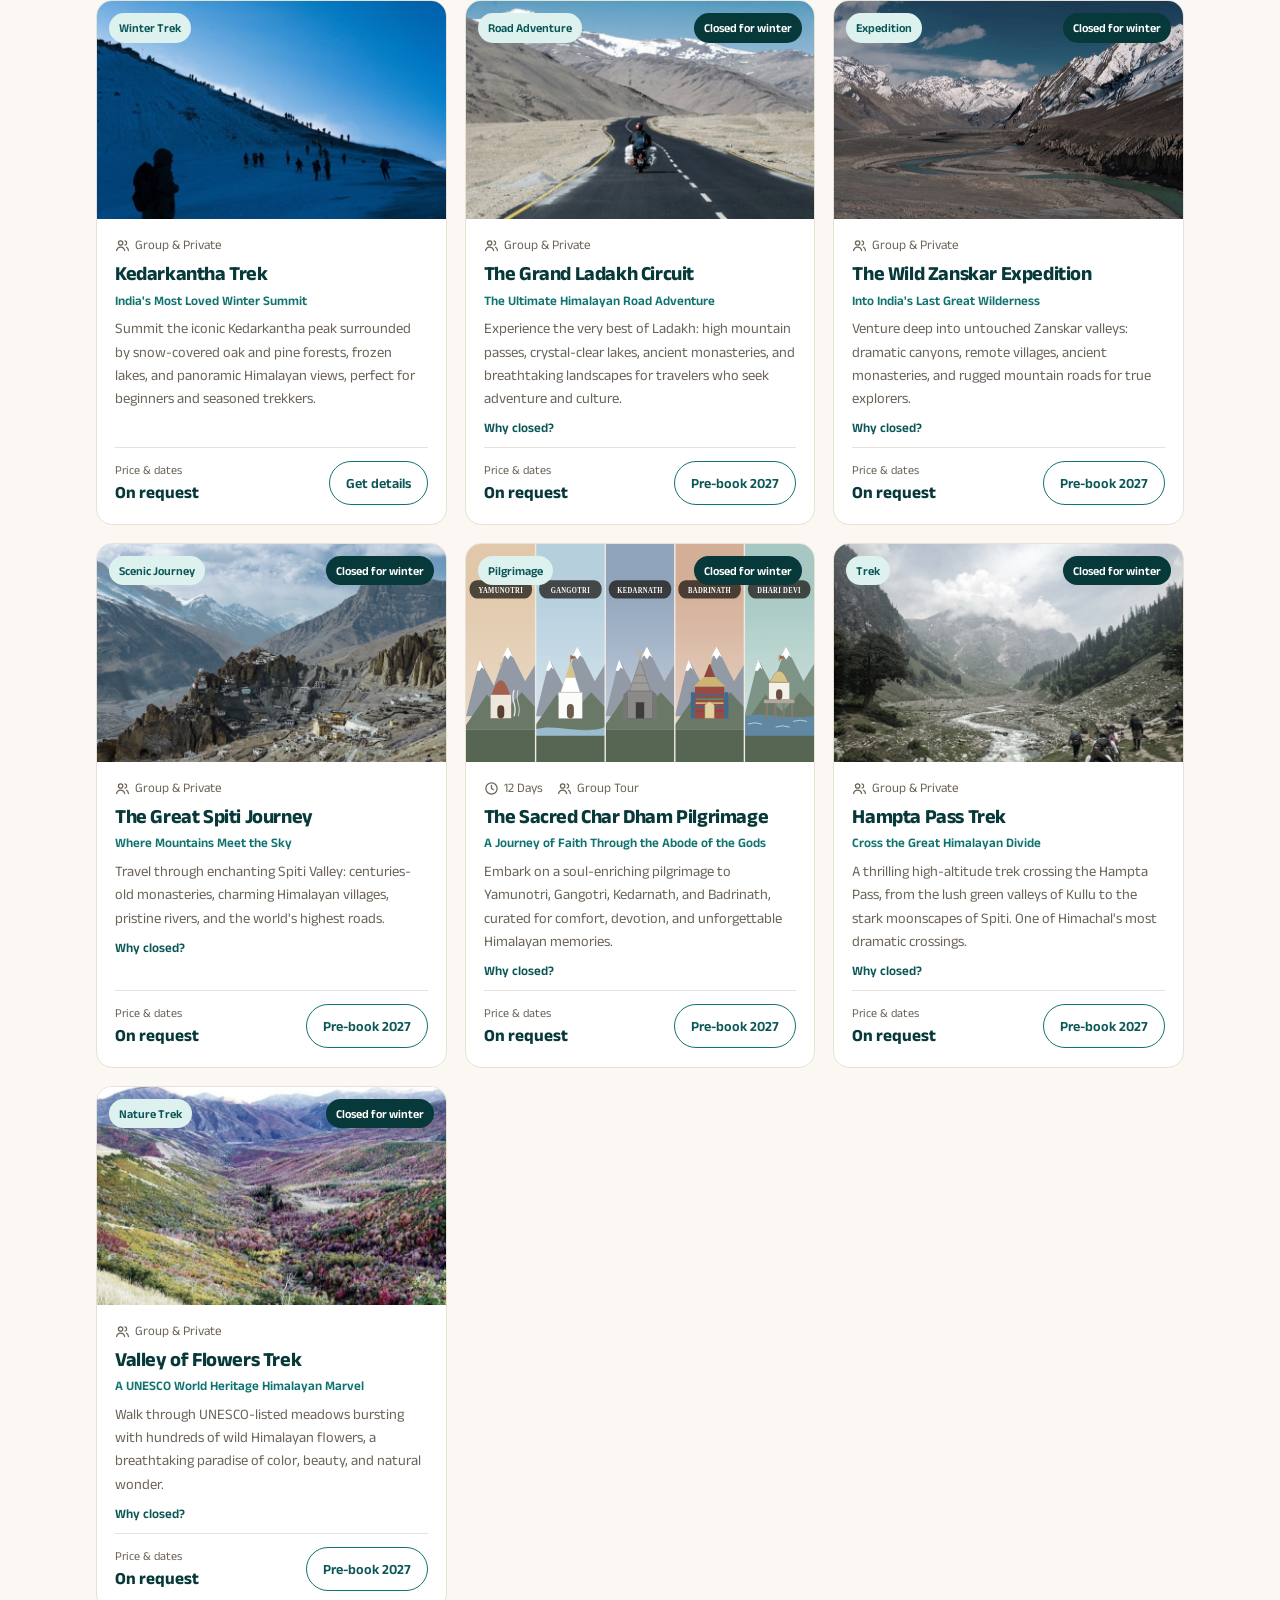
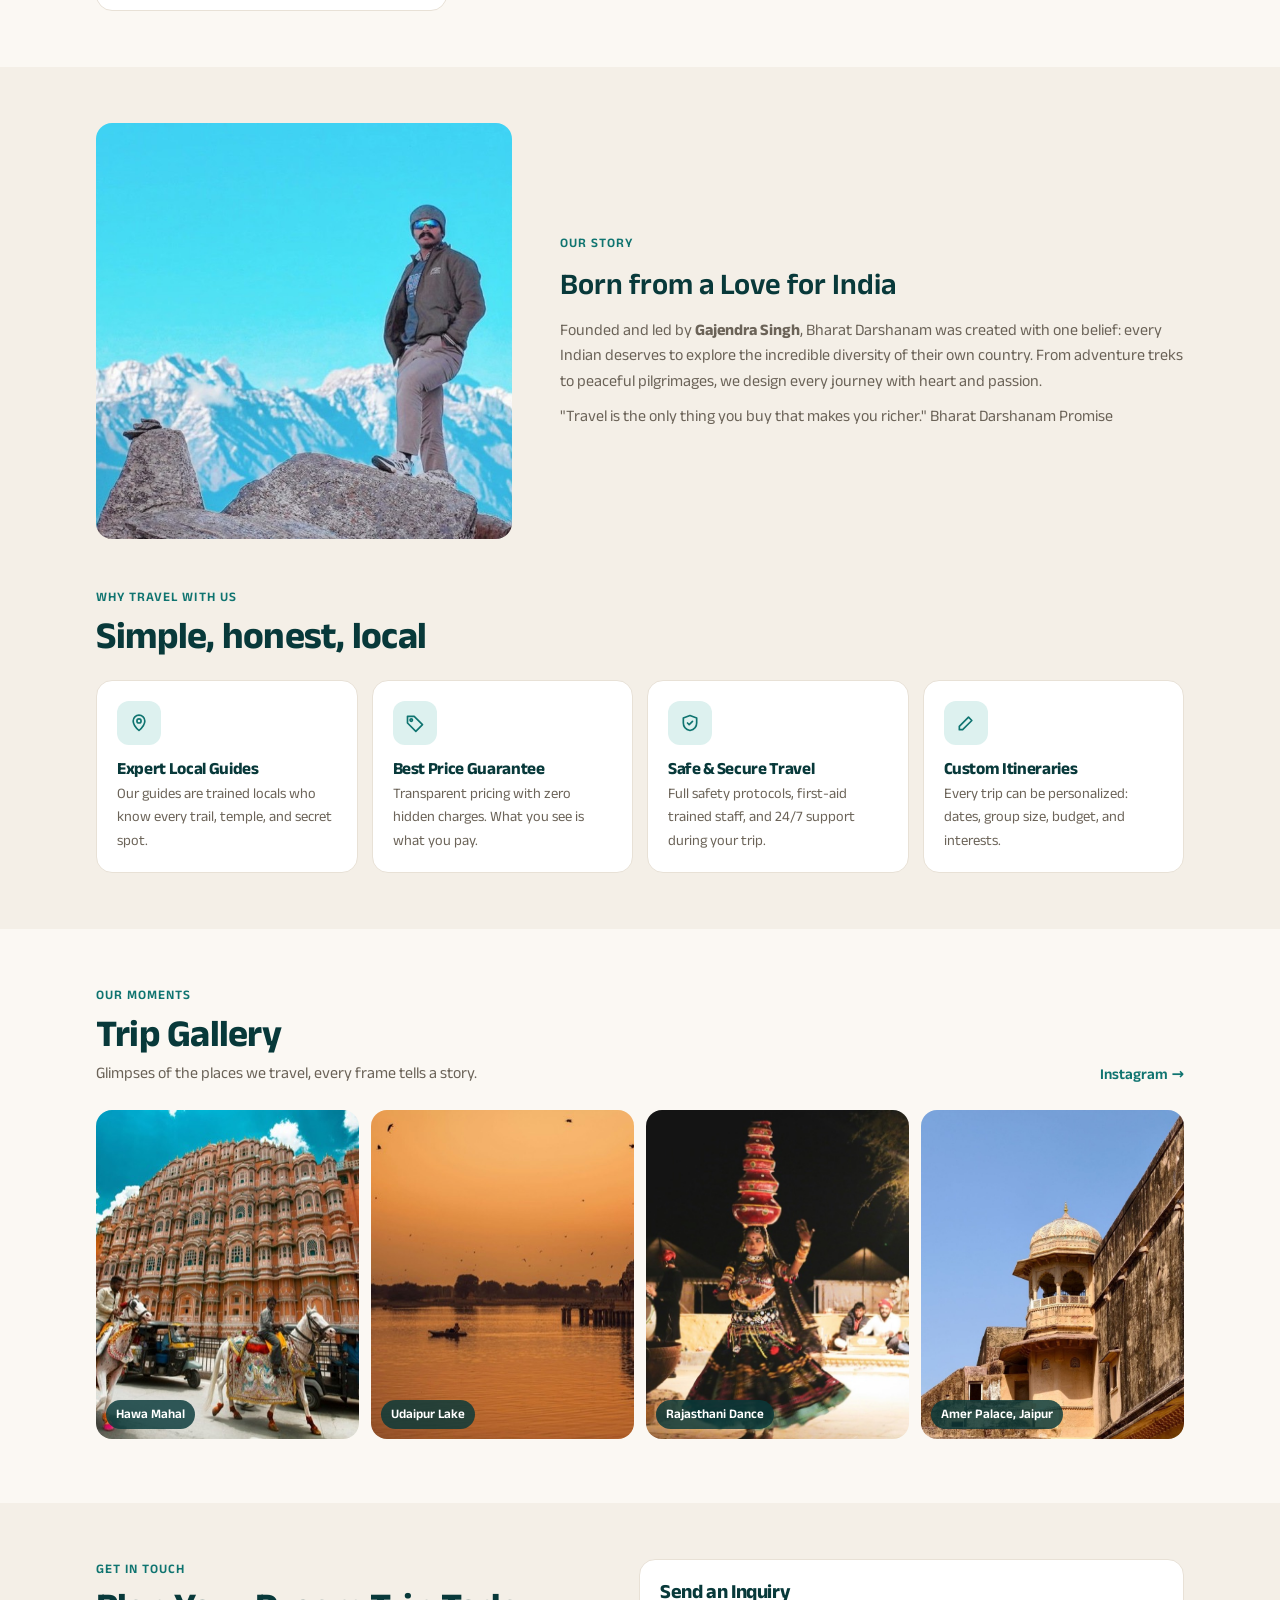
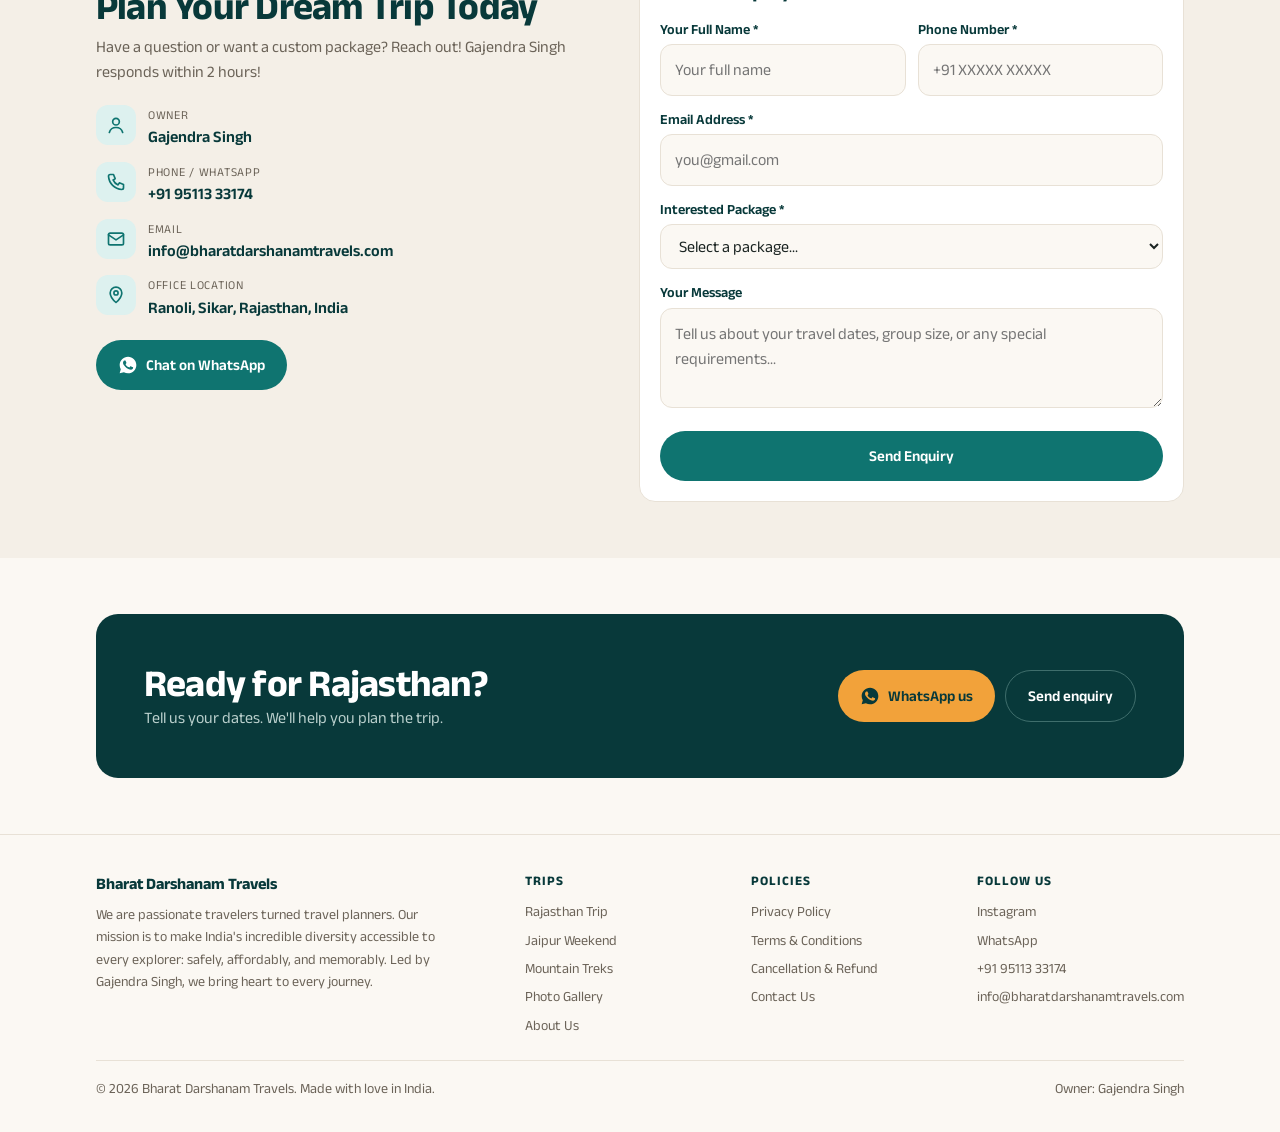
==== commit 9cc03a28: "Smaller photos: 720px versions via srcset, 96px header logo Co-Authored-By: Claude Opus 5.5 <noreply" ====
--- a/index.html
+++ b/index.html
@@ -5,20 +5,21 @@
   <meta name="viewport" content="width=device-width, initial-scale=1.0">
 
   <!-- ── SEO Meta Tags ── -->
-  <title>Rajasthan Trips with a Local Guide | Bharat Darshanam Travels</title>
-  <meta name="description" content="Rajasthan group and private trips with a trained local guide from Sikar. 7–8 day trip from ₹20,000, Jaipur weekend from ₹6,000. Himalayan treks too.">
+ <title>Bharat Darshanam Travels – Best Travel & Trek Agency in India | Journey to India's Soul</title>
+<meta name="description" content="Bharat Darshanam Travels is India's trusted travel and trek agency. Book Himalayan treks, Rajasthan tours, Char Dham Yatra. Contact Gajendra Singh: +91 95113 33174.">
+ <meta name="keywords" content="India travel agency, Bharat Darshanam, Himalayan trek, Rajasthan tour package, Char Dham Yatra, Valley of Flowers trek, India tour operator, best travel agency India, Gajendra Singh travel">
 <meta name="author"      content="Gajendra Singh, Bharat Darshanam Travels">
 
   <meta name="google-site-verification" content="OzNCuMQgrmfzlQvsHcvTXHWzAEWQ9d1QbbpQcQWQjsA" />
 
   <meta name="robots" content="index, follow">
-<meta name="geo.region" content="IN-RJ">
-<meta name="geo.placename" content="Sikar, Rajasthan">
+<meta name="geo.region" content="IN">
+<meta name="geo.placename" content="India">
 <link rel="canonical" href="https://bharatdarshanamtravels.com/">
 
   <!-- ── Open Graph (for WhatsApp/social preview) ── -->
-  <meta property="og:title"       content="Rajasthan, shown by a local | Bharat Darshanam Travels">
-  <meta property="og:description" content="Group and private Rajasthan trips with a trained local guide from Sikar. 7–8 days from ₹20,000, Jaipur weekend from ₹6,000.">
+  <meta property="og:title"       content="Bharat Darshanam – Explore India, Feel India">
+  <meta property="og:description" content="Handcrafted tours & treks across India. Call Gajendra Singh: +91 95113 33174">
   <meta property="og:type"        content="website">
   <meta property="og:url"         content="https://bharatdarshanamtravels.com/">
 <meta property="og:image"         content="https://bharatdarshanamtravels.com/images/og-image.jpg">
@@ -455,18 +456,13 @@
   "@context": "https://schema.org",
   "@type": "TravelAgency",
   "name": "Bharat Darshanam Travels",
-  "description": "Rajasthan group and private trips with a trained local guide from Sikar, plus Himalayan treks led by a BMC-certified team.",
-  "image": "https://bharatdarshanamtravels.com/images/og-image.jpg",
-  "founder": { "@type": "Person", "name": "Gajendra Singh" },
-  "areaServed": ["Rajasthan", "Uttarakhand", "Himachal Pradesh", "Ladakh"],
+  "description": "India's trusted travel and trek agency offering Himalayan treks, Rajasthan tours, Char Dham Yatra and more.",
   "url": "https://bharatdarshanamtravels.com/",
   "logo": "https://bharatdarshanamtravels.com/images/logo.png",
   "telephone": "+919511333174",
   "email": "info@bharatdarshanamtravels.com",
   "address": {
     "@type": "PostalAddress",
-    "addressLocality": "Sikar",
-    "addressRegion": "Rajasthan",
     "addressCountry": "IN"
   },
   "sameAs": [
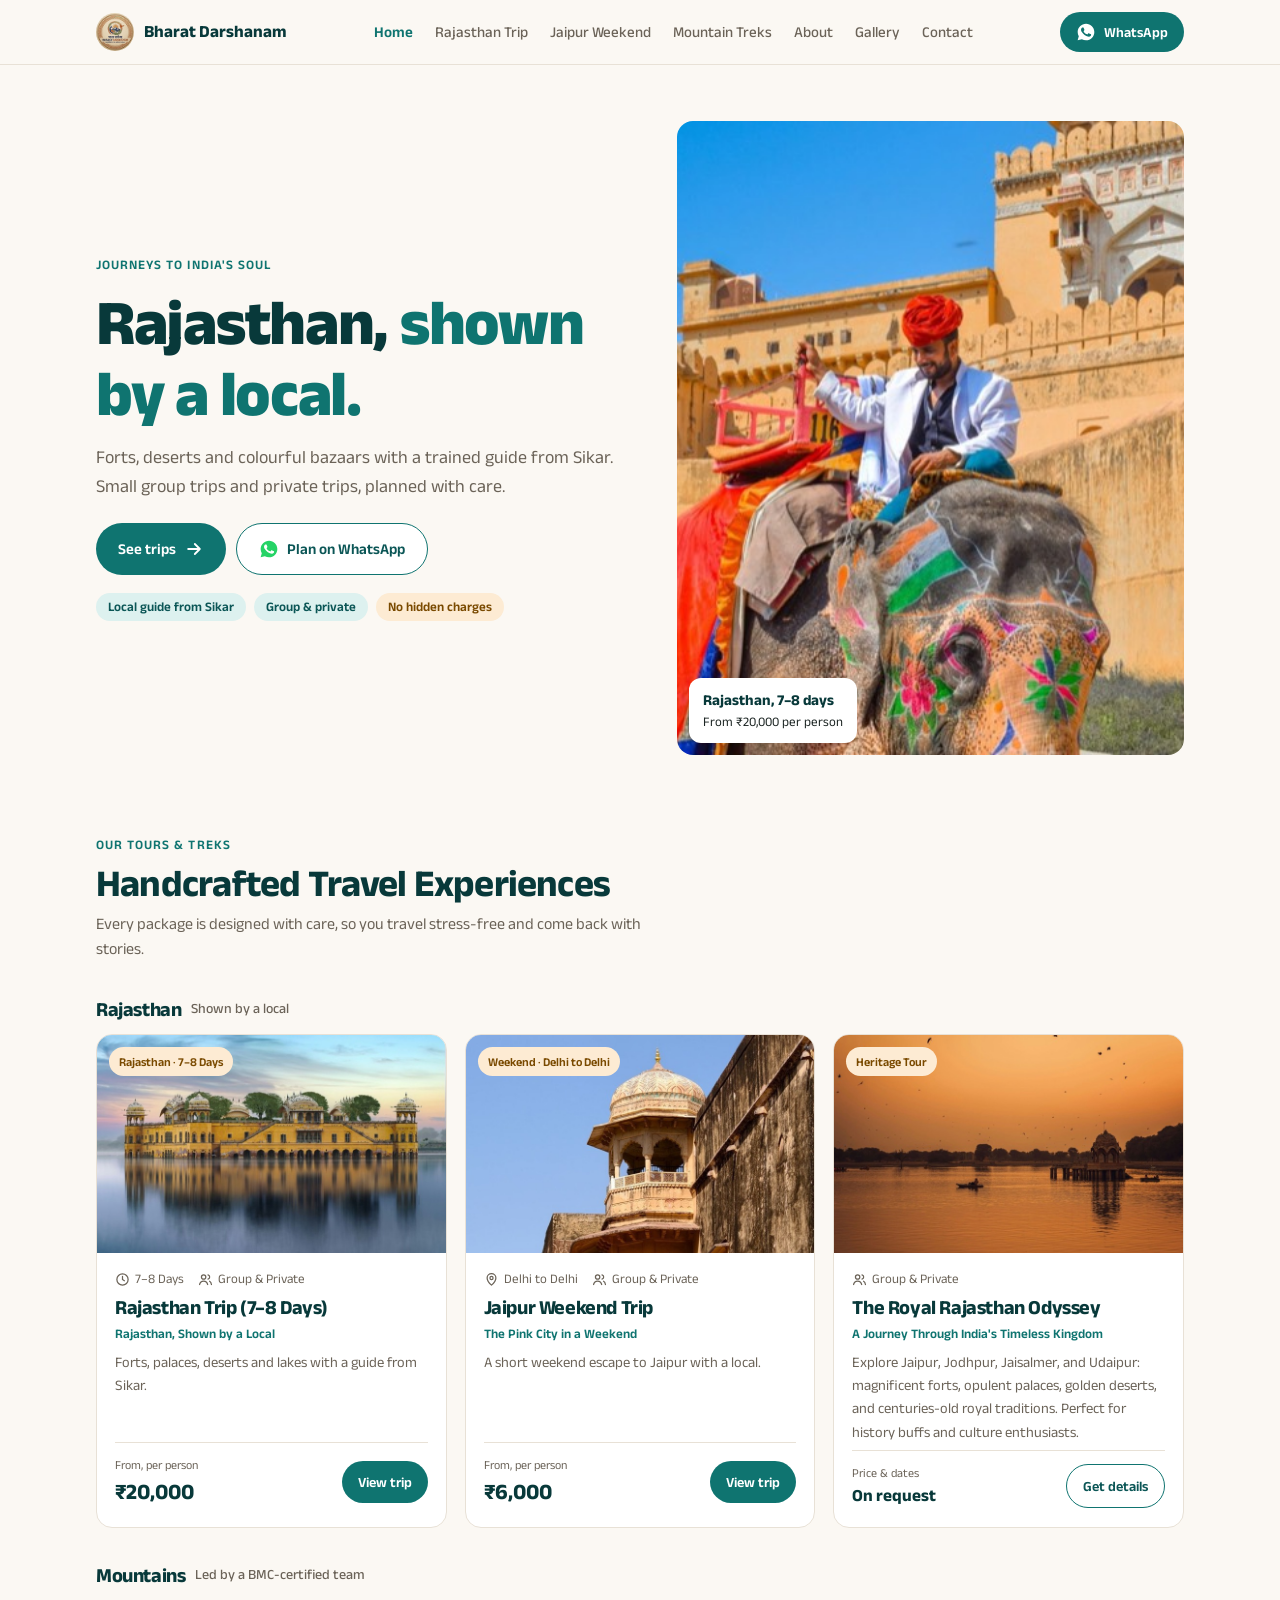
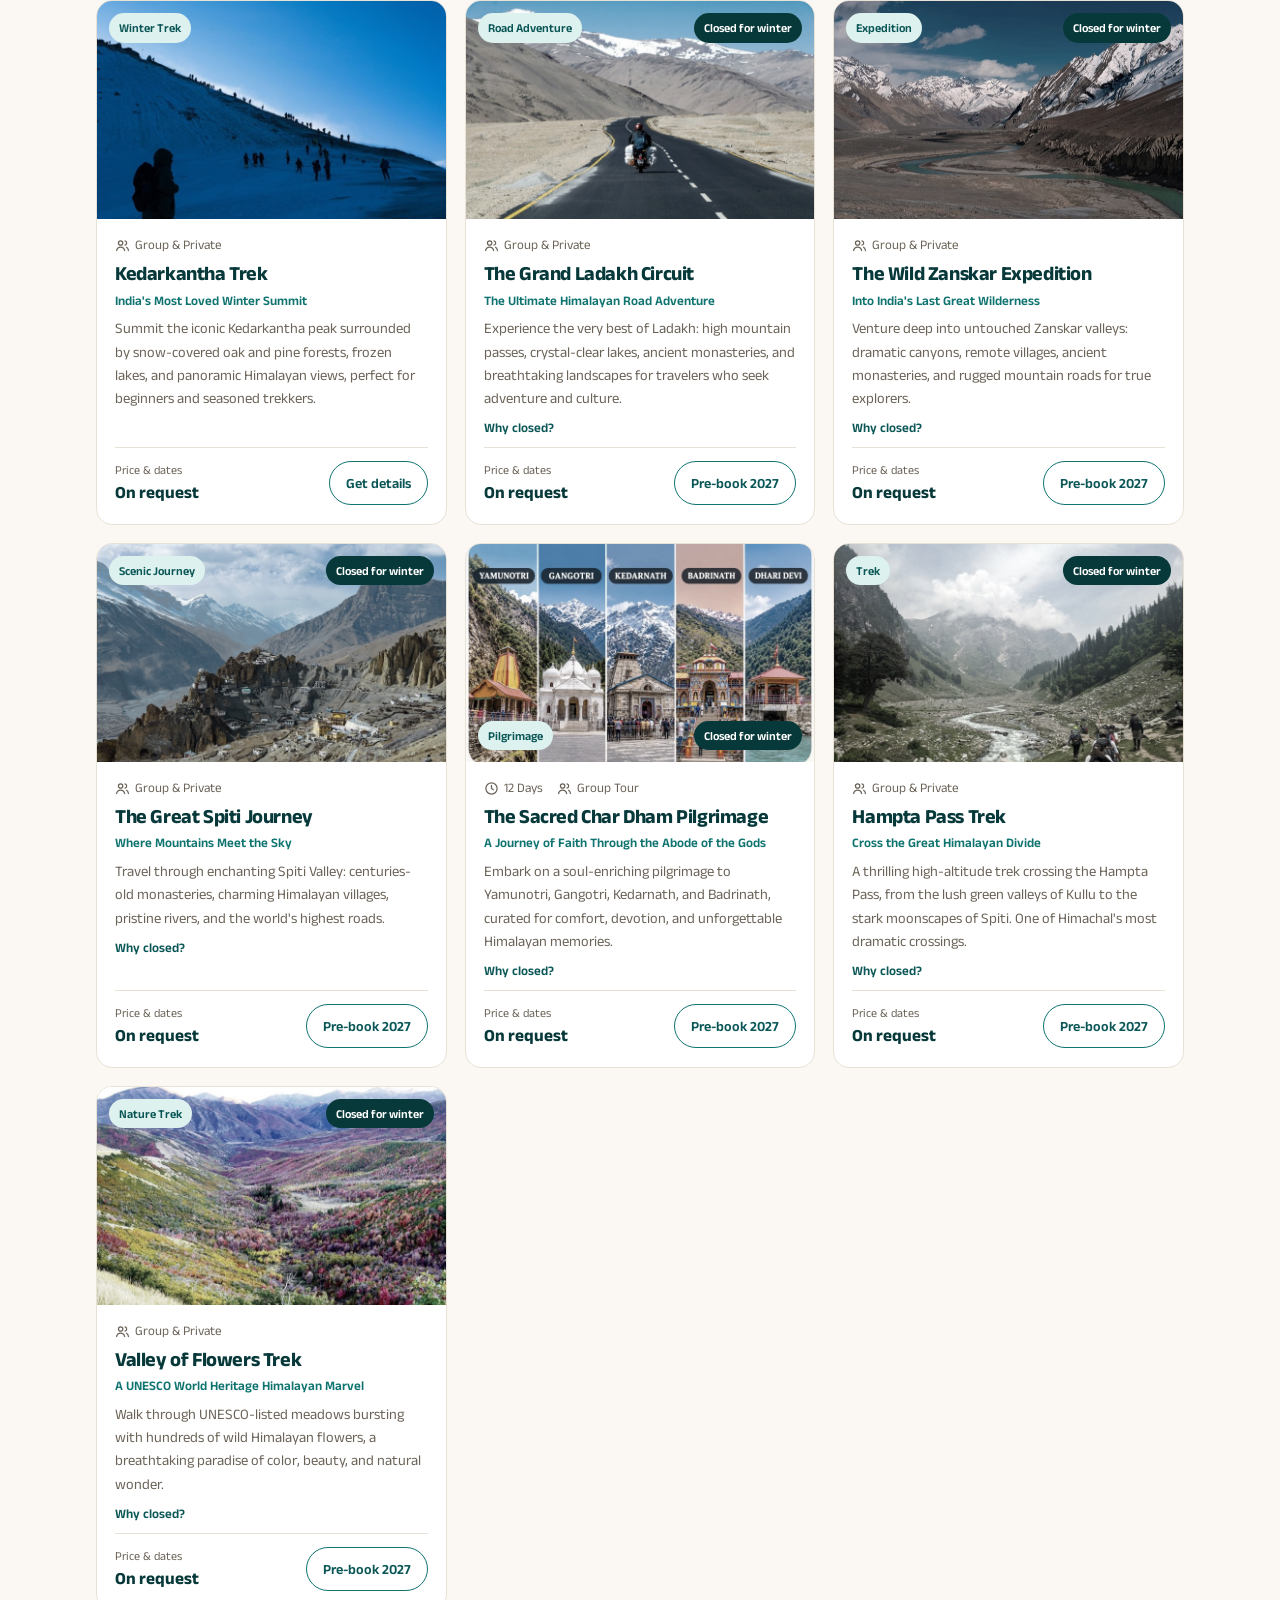
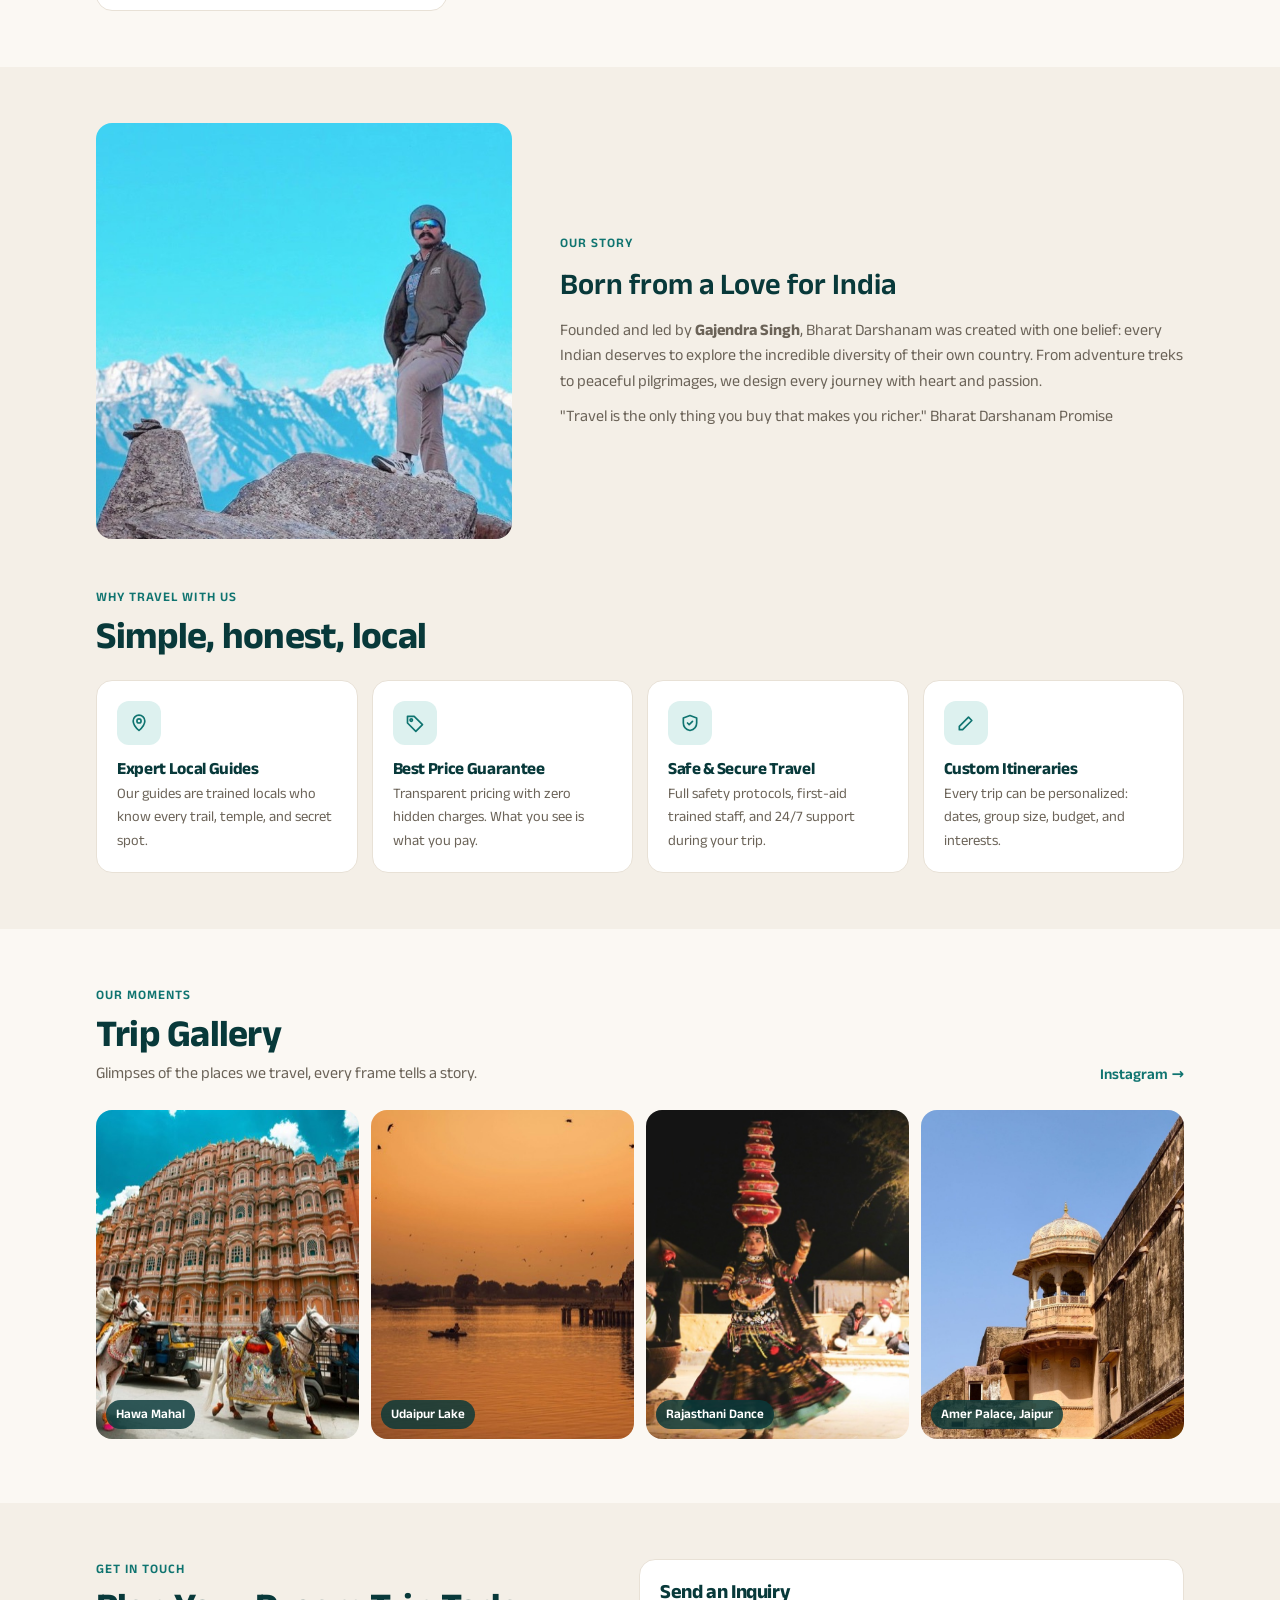
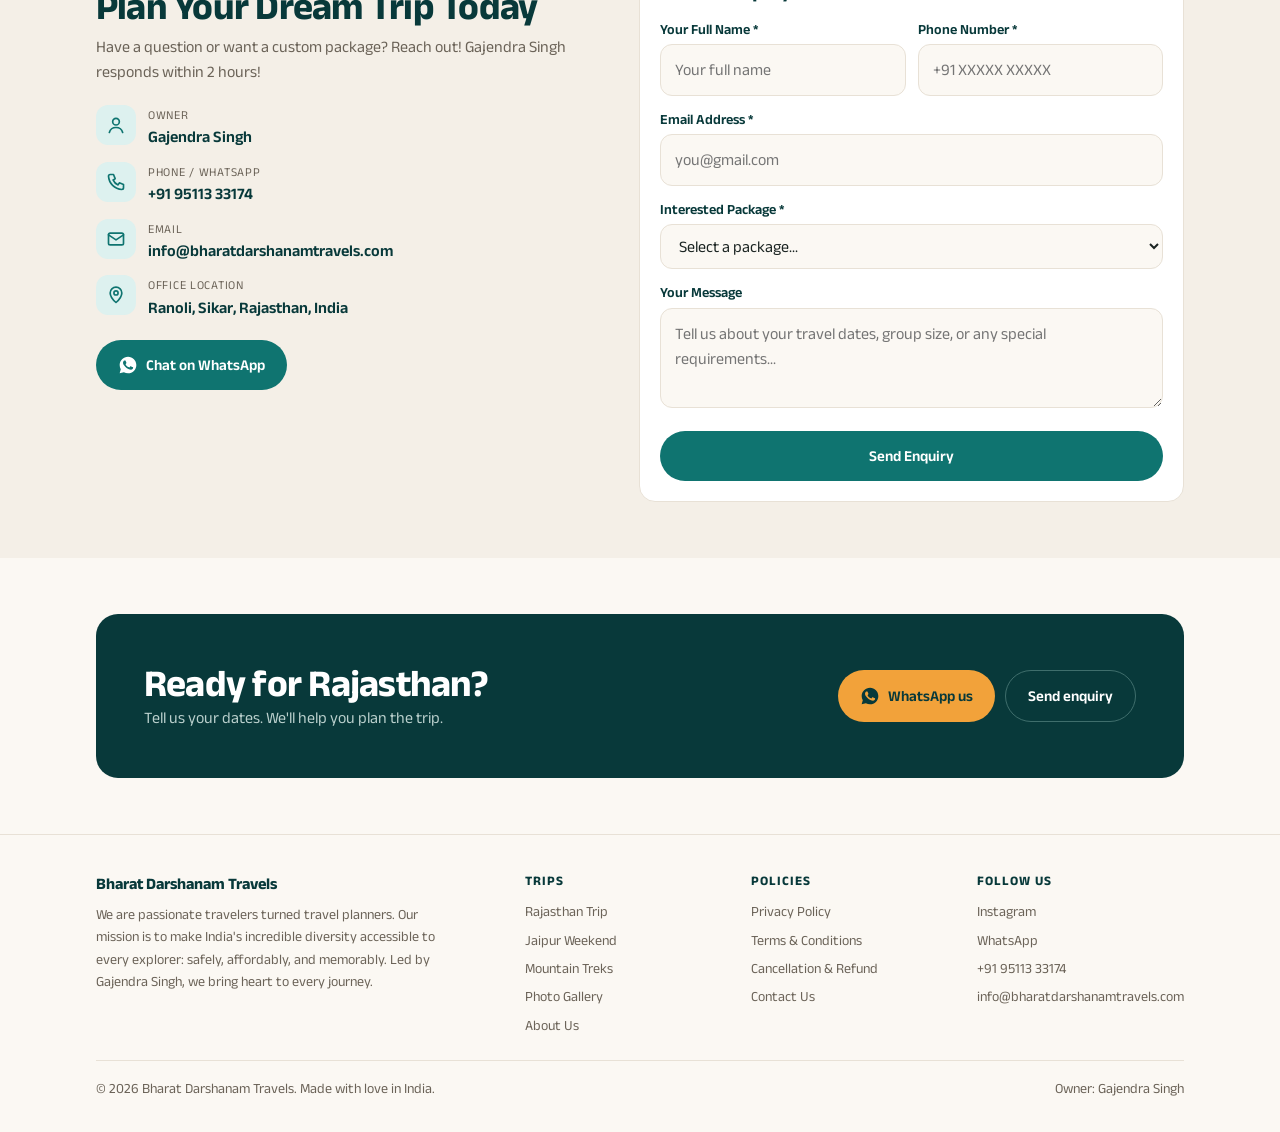
==== commit 2537f8f8: "Char Dham card: new five-temple image, labels moved to bottom Co-Authored-By: Claude Opus 5.5 <norep" ====
--- a/index.html
+++ b/index.html
@@ -5,21 +5,20 @@
   <meta name="viewport" content="width=device-width, initial-scale=1.0">
 
   <!-- ── SEO Meta Tags ── -->
- <title>Bharat Darshanam Travels – Best Travel & Trek Agency in India | Journey to India's Soul</title>
-<meta name="description" content="Bharat Darshanam Travels is India's trusted travel and trek agency. Book Himalayan treks, Rajasthan tours, Char Dham Yatra. Contact Gajendra Singh: +91 95113 33174.">
- <meta name="keywords" content="India travel agency, Bharat Darshanam, Himalayan trek, Rajasthan tour package, Char Dham Yatra, Valley of Flowers trek, India tour operator, best travel agency India, Gajendra Singh travel">
+  <title>Rajasthan Trips with a Local Guide | Bharat Darshanam Travels</title>
+  <meta name="description" content="Rajasthan group and private trips with a trained local guide from Sikar. 7–8 day trip from ₹20,000, Jaipur weekend from ₹6,000. Himalayan treks too.">
 <meta name="author"      content="Gajendra Singh, Bharat Darshanam Travels">
 
   <meta name="google-site-verification" content="OzNCuMQgrmfzlQvsHcvTXHWzAEWQ9d1QbbpQcQWQjsA" />
 
   <meta name="robots" content="index, follow">
-<meta name="geo.region" content="IN">
-<meta name="geo.placename" content="India">
+<meta name="geo.region" content="IN-RJ">
+<meta name="geo.placename" content="Sikar, Rajasthan">
 <link rel="canonical" href="https://bharatdarshanamtravels.com/">
 
   <!-- ── Open Graph (for WhatsApp/social preview) ── -->
-  <meta property="og:title"       content="Bharat Darshanam – Explore India, Feel India">
-  <meta property="og:description" content="Handcrafted tours & treks across India. Call Gajendra Singh: +91 95113 33174">
+  <meta property="og:title"       content="Rajasthan, shown by a local | Bharat Darshanam Travels">
+  <meta property="og:description" content="Group and private Rajasthan trips with a trained local guide from Sikar. 7–8 days from ₹20,000, Jaipur weekend from ₹6,000.">
   <meta property="og:type"        content="website">
   <meta property="og:url"         content="https://bharatdarshanamtravels.com/">
 <meta property="og:image"         content="https://bharatdarshanamtravels.com/images/og-image.jpg">
@@ -201,7 +200,7 @@
         </div>
       </article>
       <article class="trip" data-trip="The Sacred Char Dham Pilgrimage">
-        <div class="trip-img"><img src="images/char-dham.svg" alt="Char Dham" width="1000" height="667" loading="lazy" style="object-fit:fill"><span class="badge cool">Pilgrimage</span></div>
+        <div class="trip-img badges-bottom"><img src="images/char-dham-yatra.jpg" srcset="images/opt/char-dham-yatra-720.jpg 720w, images/char-dham-yatra.jpg 1100w" sizes="(min-width: 1120px) 360px, (min-width: 980px) 31vw, (min-width: 640px) 46vw, calc(100vw - 32px)" alt="Yamunotri, Gangotri, Kedarnath, Badrinath and Dhari Devi temples" width="1100" height="733" loading="lazy"><span class="badge cool">Pilgrimage</span></div>
         <div class="trip-body">
           <div class="trip-meta"><span><svg><use href="#i-clock"/></svg>12 Days</span><span><svg><use href="#i-users"/></svg>Group Tour</span></div>
           <h3>The Sacred Char Dham Pilgrimage</h3>
@@ -456,13 +455,18 @@
   "@context": "https://schema.org",
   "@type": "TravelAgency",
   "name": "Bharat Darshanam Travels",
-  "description": "India's trusted travel and trek agency offering Himalayan treks, Rajasthan tours, Char Dham Yatra and more.",
+  "description": "Rajasthan group and private trips with a trained local guide from Sikar, plus Himalayan treks led by a BMC-certified team.",
+  "image": "https://bharatdarshanamtravels.com/images/og-image.jpg",
+  "founder": { "@type": "Person", "name": "Gajendra Singh" },
+  "areaServed": ["Rajasthan", "Uttarakhand", "Himachal Pradesh", "Ladakh"],
   "url": "https://bharatdarshanamtravels.com/",
   "logo": "https://bharatdarshanamtravels.com/images/logo.png",
   "telephone": "+919511333174",
   "email": "info@bharatdarshanamtravels.com",
   "address": {
     "@type": "PostalAddress",
+    "addressLocality": "Sikar",
+    "addressRegion": "Rajasthan",
     "addressCountry": "IN"
   },
   "sameAs": [
--- a/css/site.css
+++ b/css/site.css
@@ -101,6 +101,7 @@
 .badge { position: absolute; top: 12px; left: 12px; background: var(--warm-soft); color: var(--warm-ink); font-size: 12px; font-weight: 600; padding: 5px 10px; border-radius: 999px; }
 .badge.cool { background: var(--accent-soft); color: var(--accent-dark); }
 .badge.closed { left: auto; right: 12px; background: var(--deep); color: #fff; }
+.badges-bottom .badge { top: auto; bottom: 12px; }
 .trip-body { padding: 16px 18px 18px; display: flex; flex-direction: column; gap: 6px; flex: 1; }
 .trip-meta { display: flex; flex-wrap: wrap; gap: 4px 14px; font-size: 13px; color: var(--muted); }
 .trip-meta span { display: flex; align-items: center; gap: 5px; }
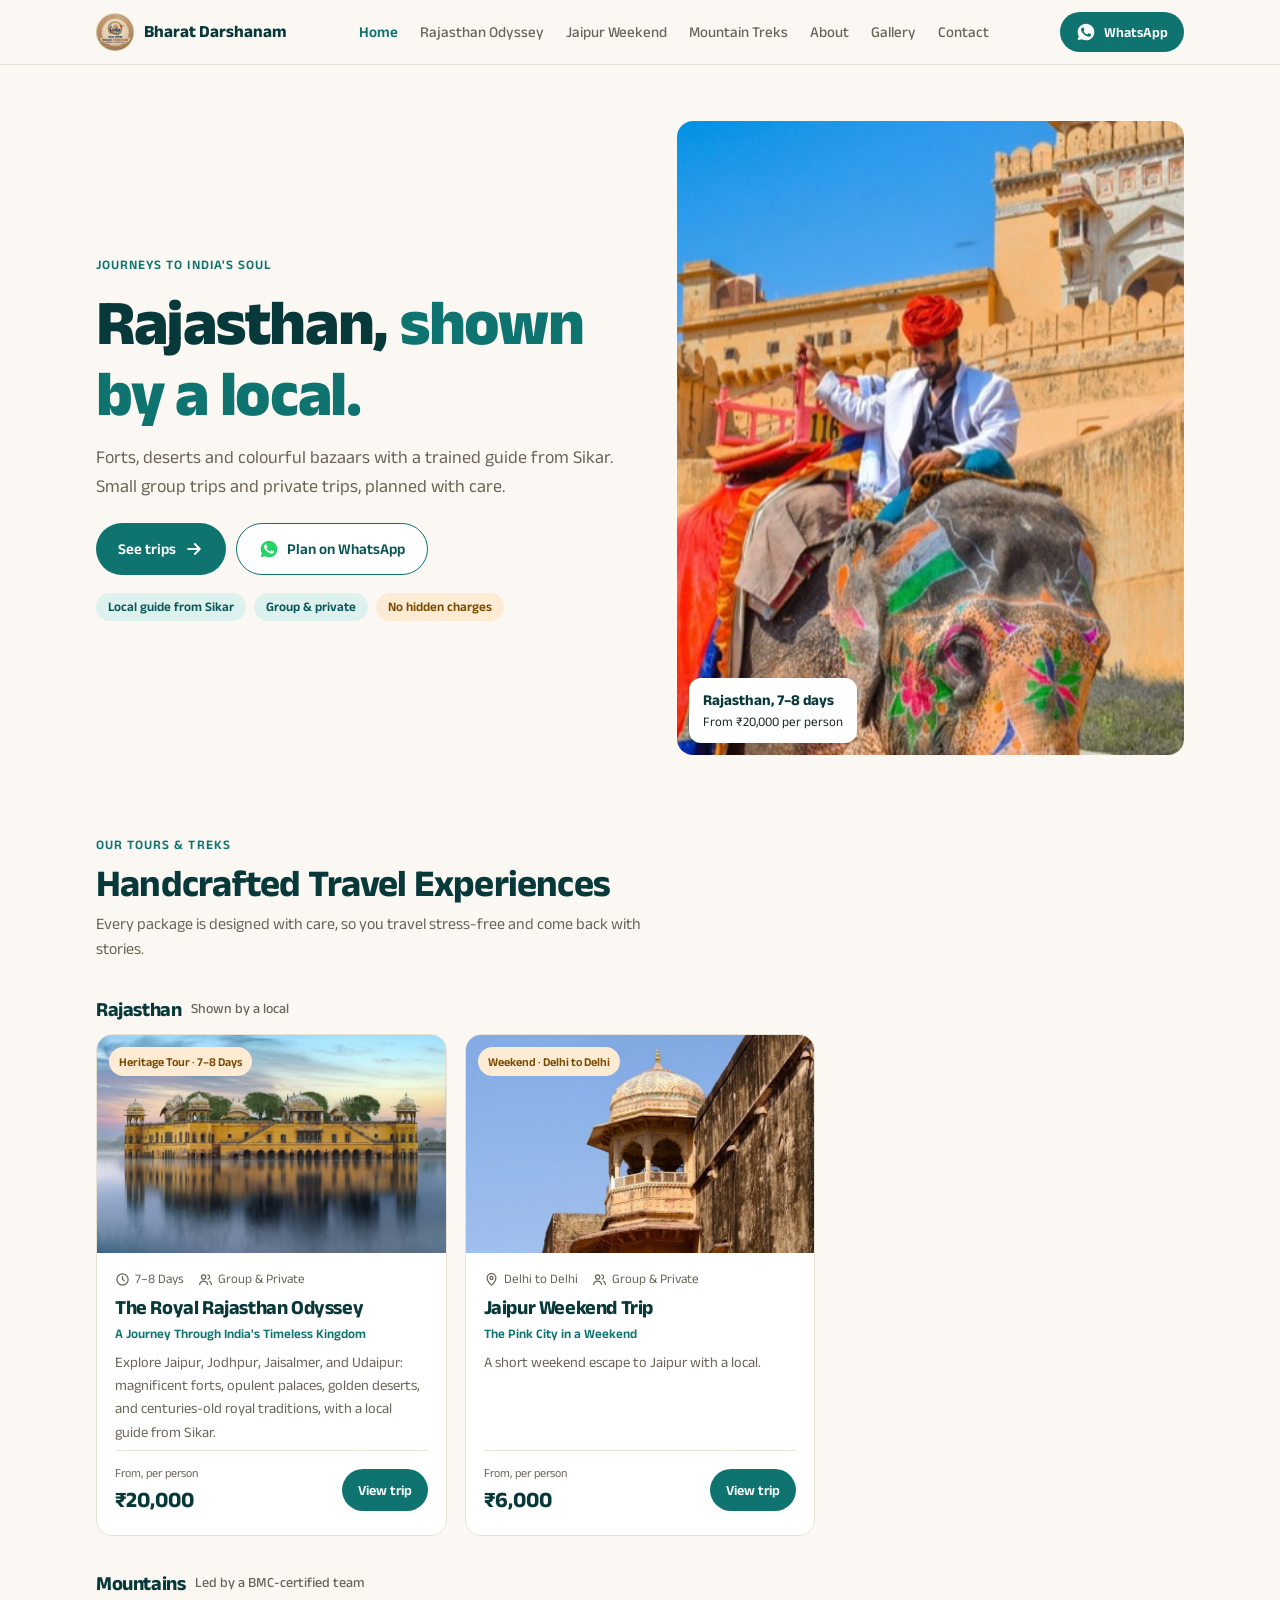
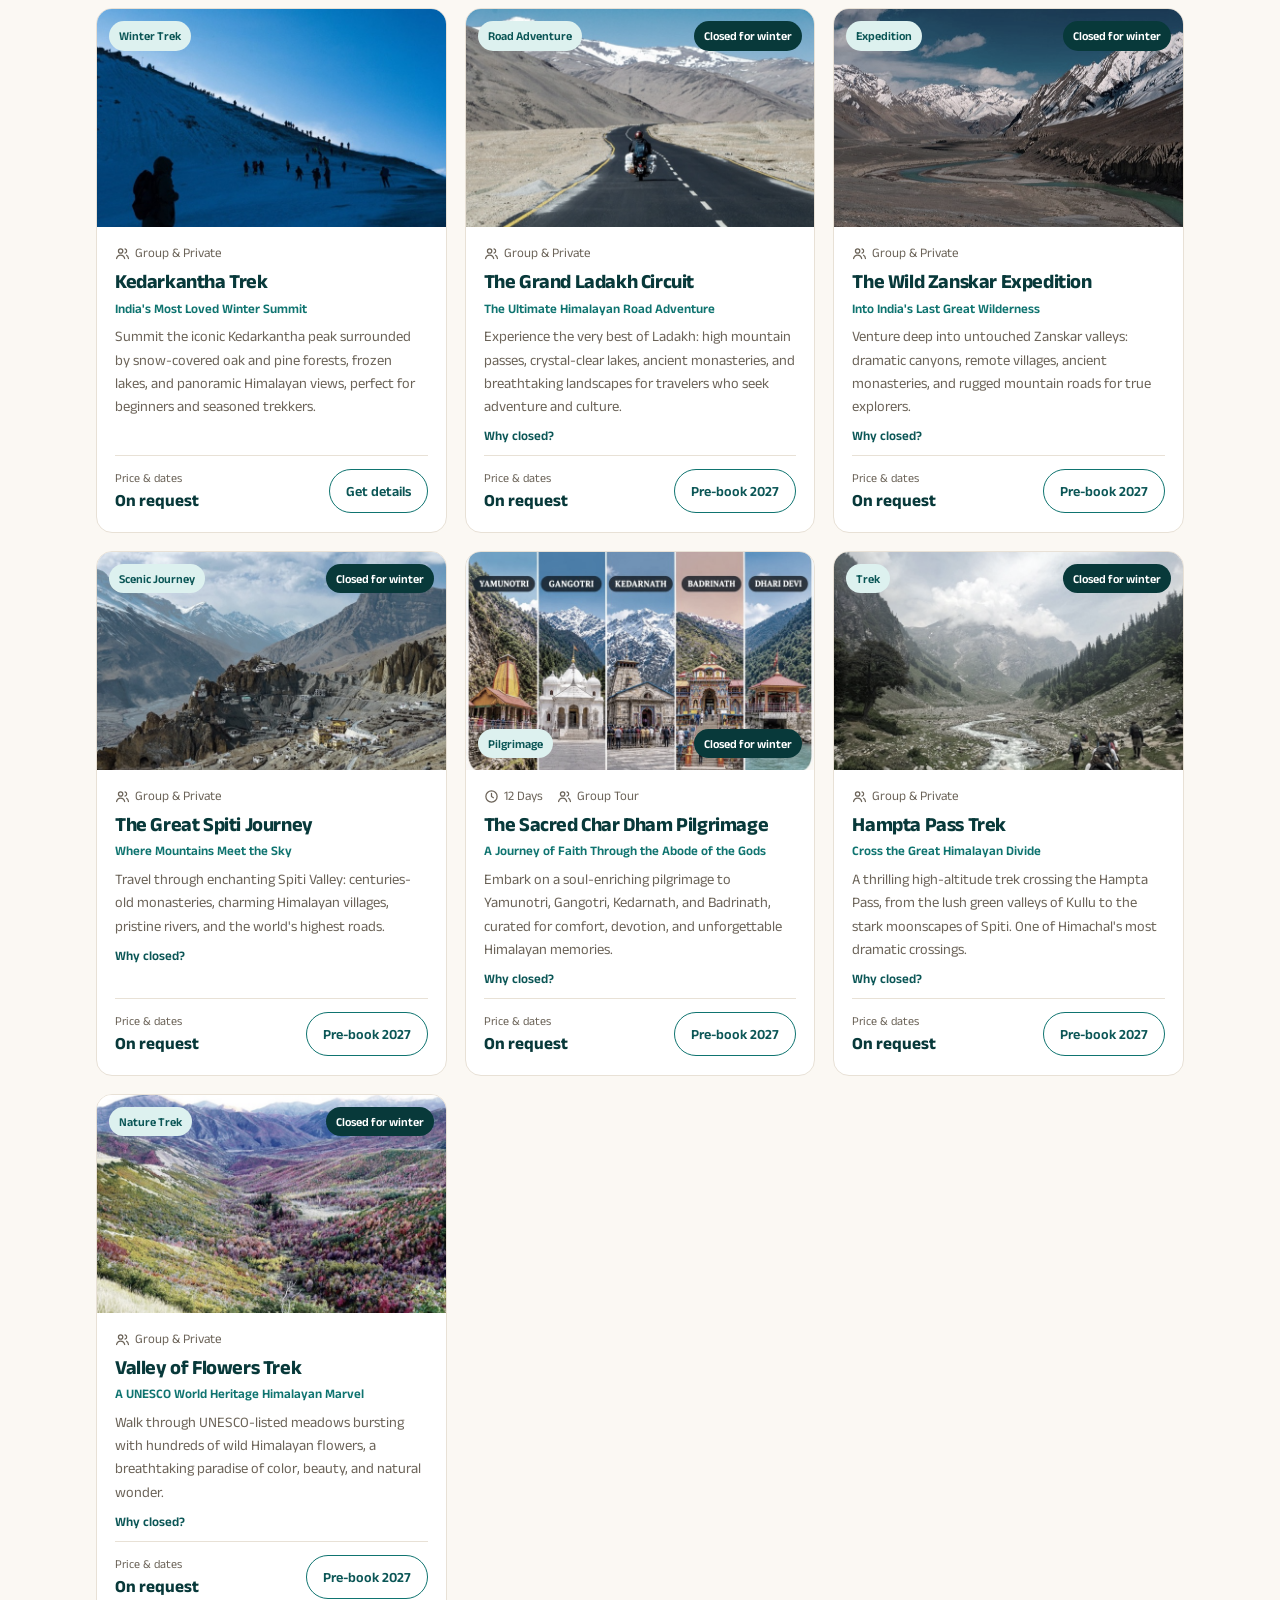
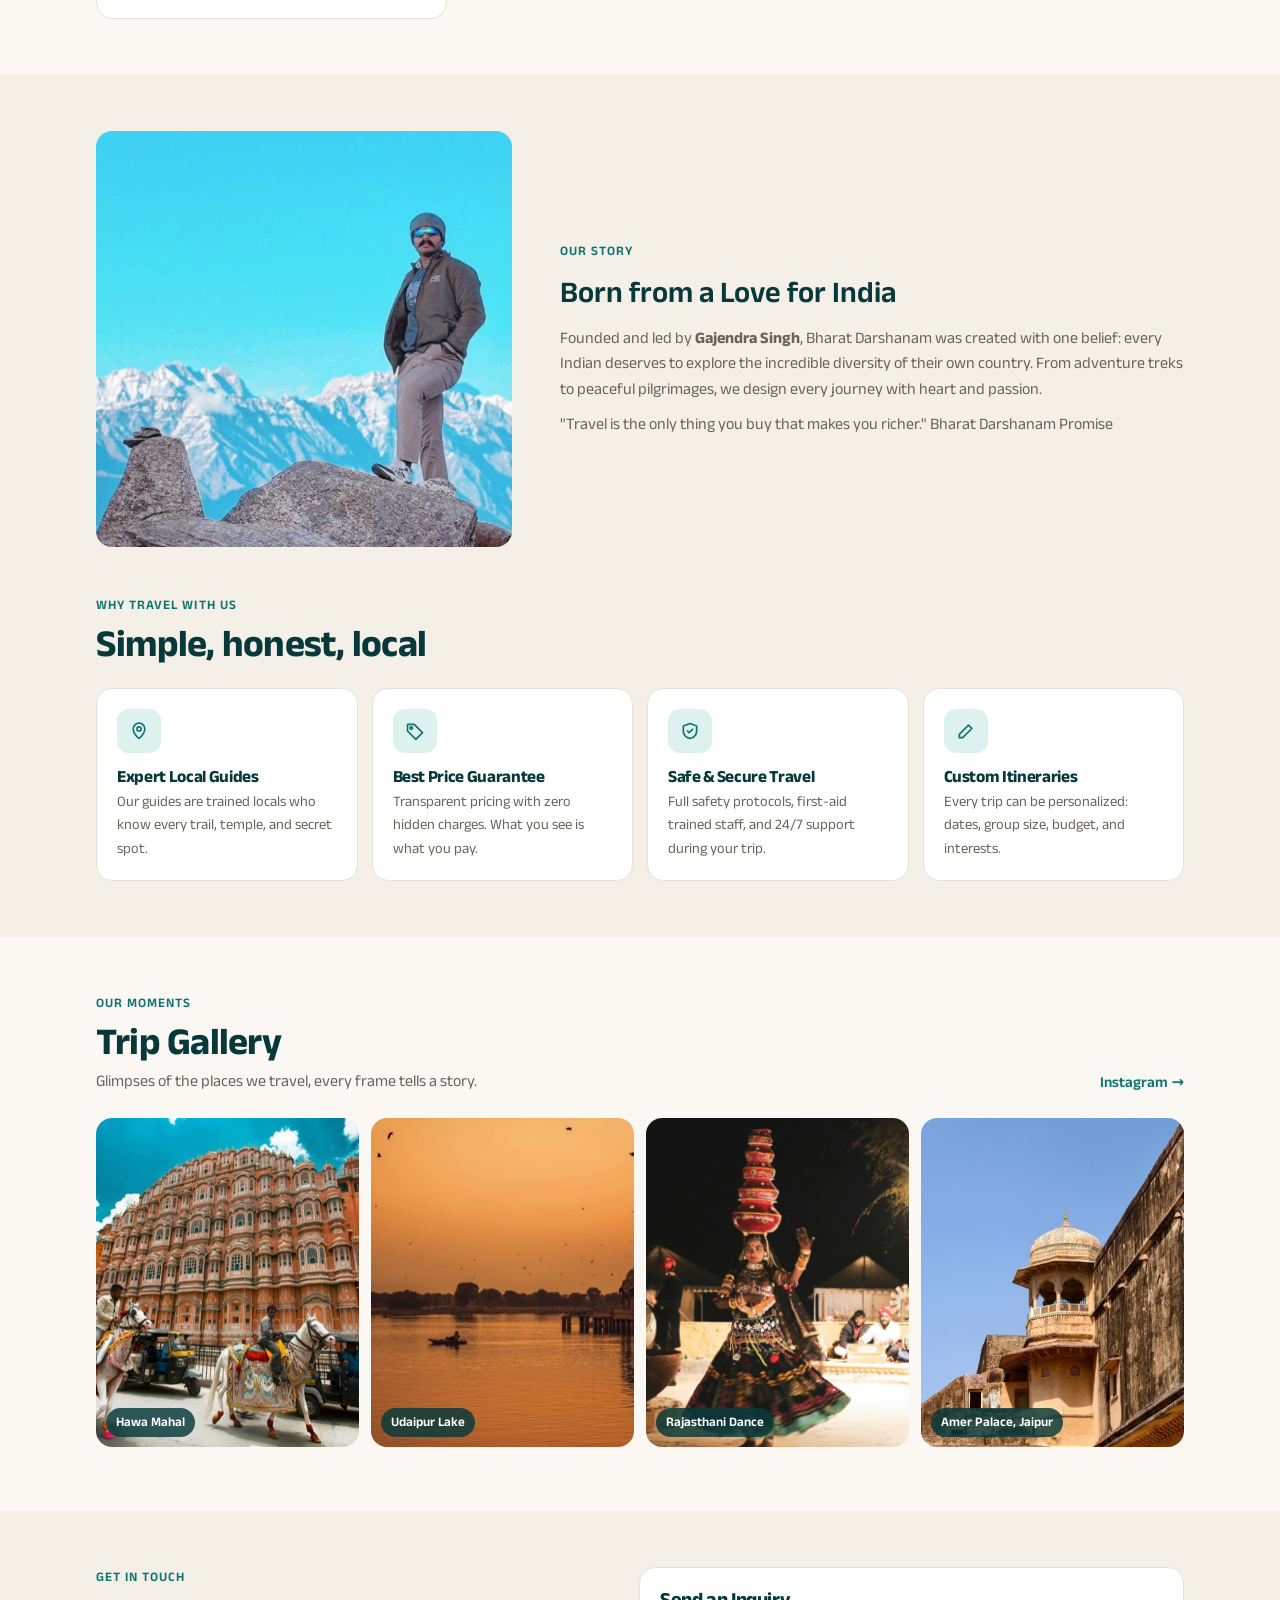
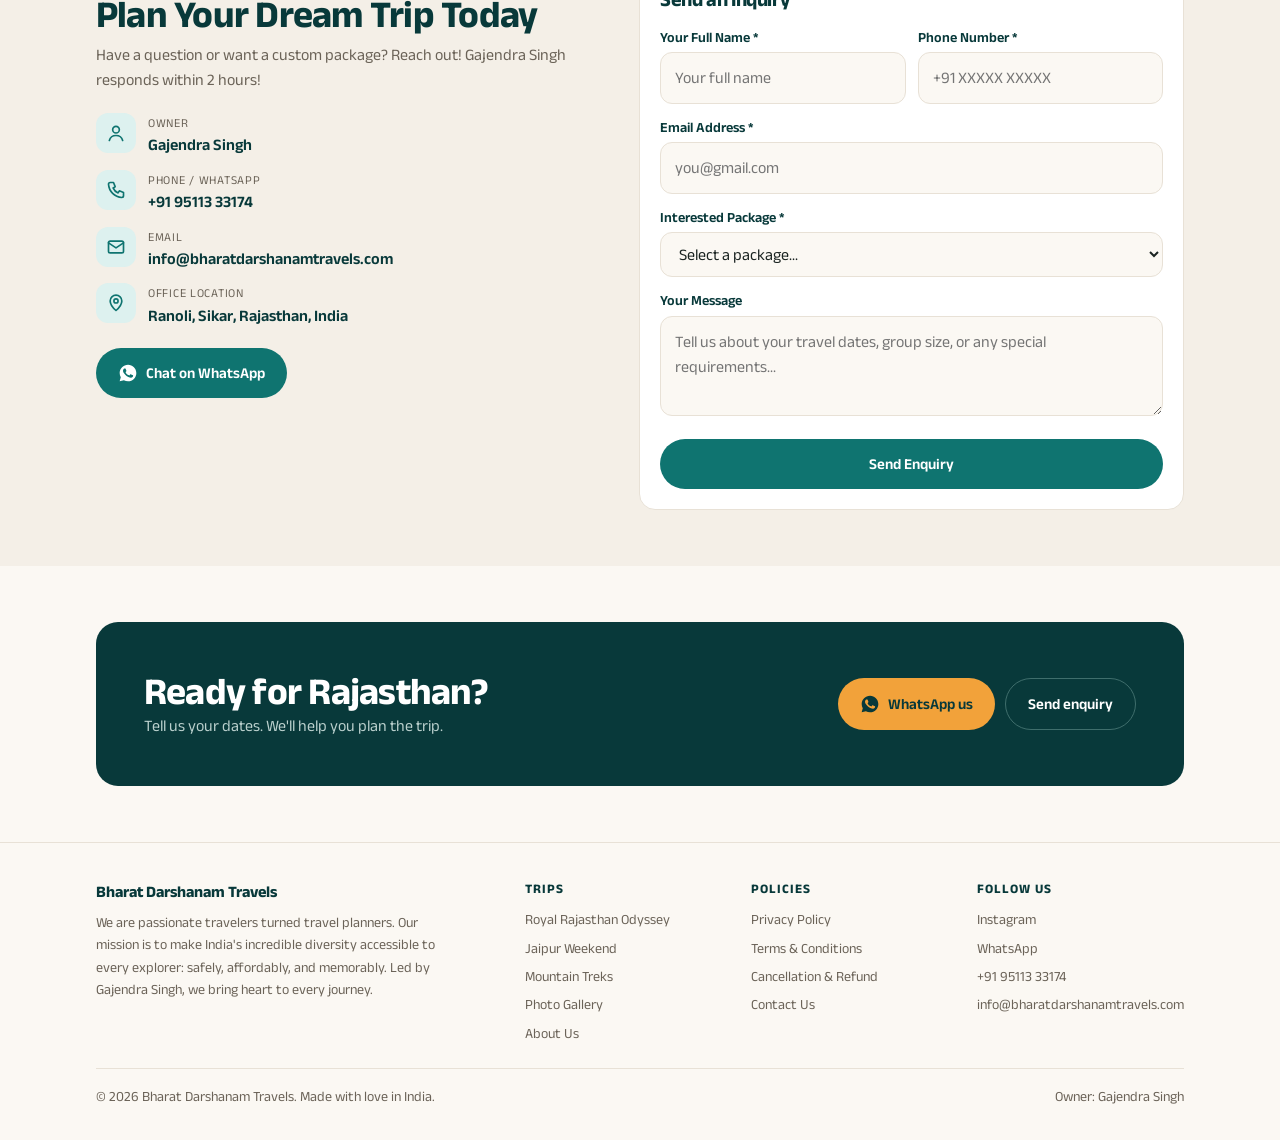
==== commit da5a34a4: "Merge Rajasthan Trip and Royal Rajasthan Odyssey into one trip with Jal Mahal photo Co-Authored-By: " ====
--- a/index.html
+++ b/index.html
@@ -61,7 +61,7 @@
     <a class="logo" href="./"><img src="images/logo-96.png" alt="" width="38" height="38">Bharat Darshanam</a>
     <nav class="nav-links" aria-label="Main">
       <a href="./" class="on" aria-current="page" data-nav="home">Home</a>
-      <a href="rajasthan-trip.html" data-nav="rajasthan">Rajasthan Trip</a>
+      <a href="rajasthan-trip.html" data-nav="rajasthan">Rajasthan Odyssey</a>
       <a href="jaipur-weekend-trip.html" data-nav="jaipur">Jaipur Weekend</a>
       <a href="./#mountains">Mountain Treks</a>
       <a href="./#about">About</a>
@@ -78,7 +78,7 @@
   <nav class="menu" id="menu" aria-label="Menu" hidden>
     <a href="./">Home</a>
     <div class="menu-label">Trips</div>
-    <a href="rajasthan-trip.html">Rajasthan Trip <small>7–8 days · from ₹20,000</small></a>
+    <a href="rajasthan-trip.html">Royal Rajasthan Odyssey <small>7–8 days · from ₹20,000</small></a>
     <a href="jaipur-weekend-trip.html">Jaipur Weekend <small>Delhi to Delhi · from ₹6,000</small></a>
     <a href="./#mountains">Mountain Treks <small>BMC-certified team</small></a>
     <div class="menu-label">More</div>
@@ -125,13 +125,13 @@
 
     <h3 class="group-title" id="rajasthan">Rajasthan <small>Shown by a local</small></h3>
     <div class="trips">
-      <article class="trip" data-trip="Rajasthan Trip (7–8 Days)">
-        <a class="trip-img" href="rajasthan-trip.html"><img src="images/rajasthan.jpg" srcset="images/opt/rajasthan-720.jpg 720w, images/rajasthan.jpg 1000w" sizes="(min-width: 1120px) 360px, (min-width: 980px) 31vw, (min-width: 640px) 46vw, calc(100vw - 32px)" alt="Rajasthan" width="1000" height="667" loading="lazy"><span class="badge">Rajasthan · 7–8 Days</span></a>
+      <article class="trip" data-trip="The Royal Rajasthan Odyssey (7–8 Days)">
+        <a class="trip-img" href="rajasthan-trip.html"><img src="images/rajasthan.jpg" srcset="images/opt/rajasthan-720.jpg 720w, images/rajasthan.jpg 1000w" sizes="(min-width: 1120px) 360px, (min-width: 980px) 31vw, (min-width: 640px) 46vw, calc(100vw - 32px)" alt="Rajasthan" width="1000" height="667" loading="lazy"><span class="badge">Heritage Tour · 7–8 Days</span></a>
         <div class="trip-body">
           <div class="trip-meta"><span><svg><use href="#i-clock"/></svg>7–8 Days</span><span><svg><use href="#i-users"/></svg>Group &amp; Private</span></div>
-          <h3><a href="rajasthan-trip.html">Rajasthan Trip (7–8 Days)</a></h3>
-          <div class="trip-tag">Rajasthan, Shown by a Local</div>
-          <p>Forts, palaces, deserts and lakes with a guide from Sikar.</p>
+          <h3><a href="rajasthan-trip.html">The Royal Rajasthan Odyssey</a></h3>
+          <div class="trip-tag">A Journey Through India's Timeless Kingdom</div>
+          <p>Explore Jaipur, Jodhpur, Jaisalmer, and Udaipur: magnificent forts, opulent palaces, golden deserts, and centuries-old royal traditions, with a local guide from Sikar.</p>
           <div class="trip-foot"><div class="price"><small>From, per person</small><b>₹20,000</b></div><a class="btn btn-accent" href="rajasthan-trip.html">View trip</a></div>
         </div>
       </article>
@@ -143,16 +143,6 @@
           <div class="trip-tag">The Pink City in a Weekend</div>
           <p>A short weekend escape to Jaipur with a local.</p>
           <div class="trip-foot"><div class="price"><small>From, per person</small><b>₹6,000</b></div><a class="btn btn-accent" href="jaipur-weekend-trip.html">View trip</a></div>
-        </div>
-      </article>
-      <article class="trip" data-trip="The Royal Rajasthan Odyssey">
-        <div class="trip-img"><img src="images/gallery8.jpg" srcset="images/opt/gallery8-720.jpg 720w, images/gallery8.jpg 1100w" sizes="(min-width: 1120px) 360px, (min-width: 980px) 31vw, (min-width: 640px) 46vw, calc(100vw - 32px)" alt="Udaipur lake" width="1100" height="733" loading="lazy"><span class="badge">Heritage Tour</span></div>
-        <div class="trip-body">
-          <div class="trip-meta"><span><svg><use href="#i-users"/></svg>Group &amp; Private</span></div>
-          <h3>The Royal Rajasthan Odyssey</h3>
-          <div class="trip-tag">A Journey Through India's Timeless Kingdom</div>
-          <p>Explore Jaipur, Jodhpur, Jaisalmer, and Udaipur: magnificent forts, opulent palaces, golden deserts, and centuries-old royal traditions. Perfect for history buffs and culture enthusiasts.</p>
-          <div class="trip-foot"><div class="price"><small>Price &amp; dates</small><b class="sm">On request</b></div><a class="btn btn-ghost trip-wa" href="https://wa.me/919511333174">Get details</a></div>
         </div>
       </article>
     </div>
@@ -368,9 +358,8 @@
           <label for="fpkg">Interested Package *</label>
           <select id="fpkg" name="trip" required>
             <option value="">Select a package...</option>
-            <option>Rajasthan Trip (7–8 Days)</option>
+            <option>The Royal Rajasthan Odyssey (7–8 Days)</option>
             <option>Jaipur Weekend Trip (Delhi to Delhi)</option>
-            <option>The Royal Rajasthan Odyssey</option>
             <option>Kedarkantha Trek</option>
             <option>The Grand Ladakh Circuit</option>
             <option>The Wild Zanskar Expedition</option>
@@ -414,7 +403,7 @@
       <div>
         <h4>Trips</h4>
         <ul>
-          <li><a href="rajasthan-trip.html">Rajasthan Trip</a></li>
+          <li><a href="rajasthan-trip.html">Royal Rajasthan Odyssey</a></li>
           <li><a href="jaipur-weekend-trip.html">Jaipur Weekend</a></li>
           <li><a href="./#mountains">Mountain Treks</a></li>
           <li><a href="./#gallery">Photo Gallery</a></li>
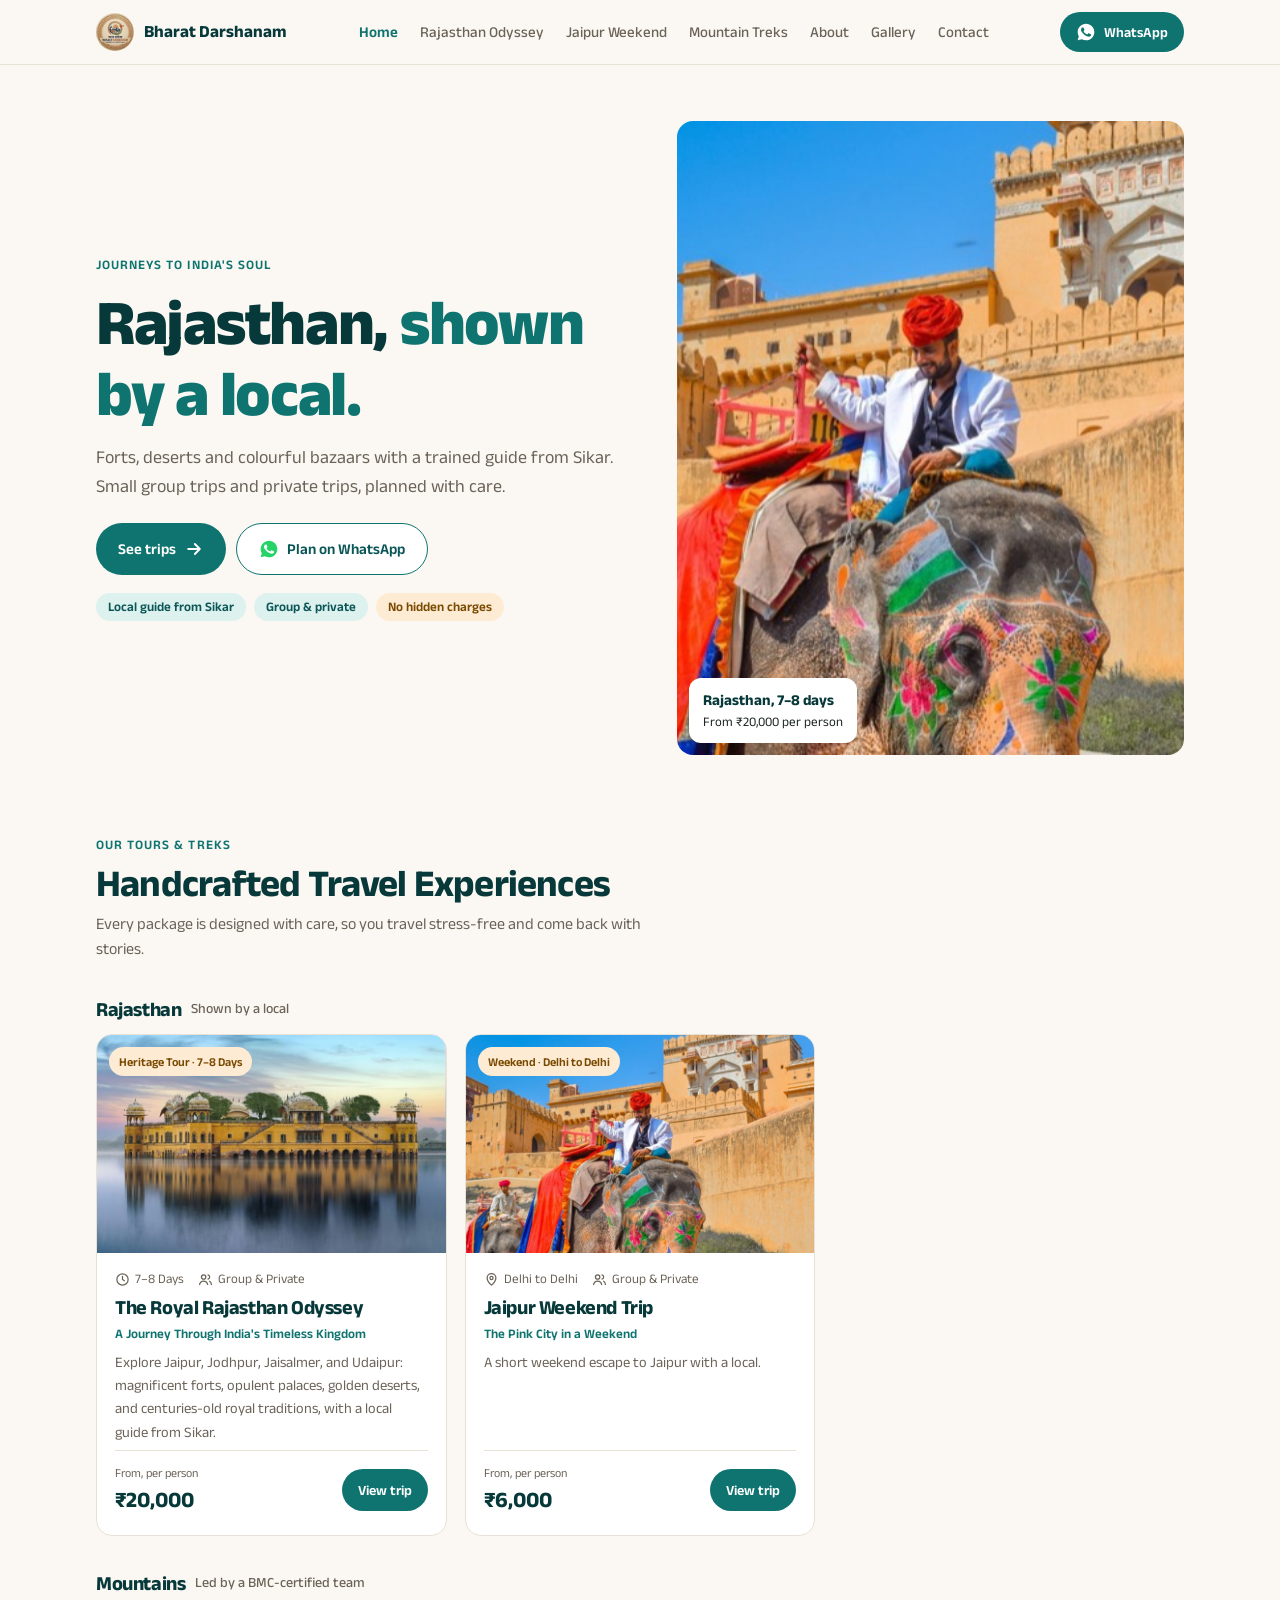
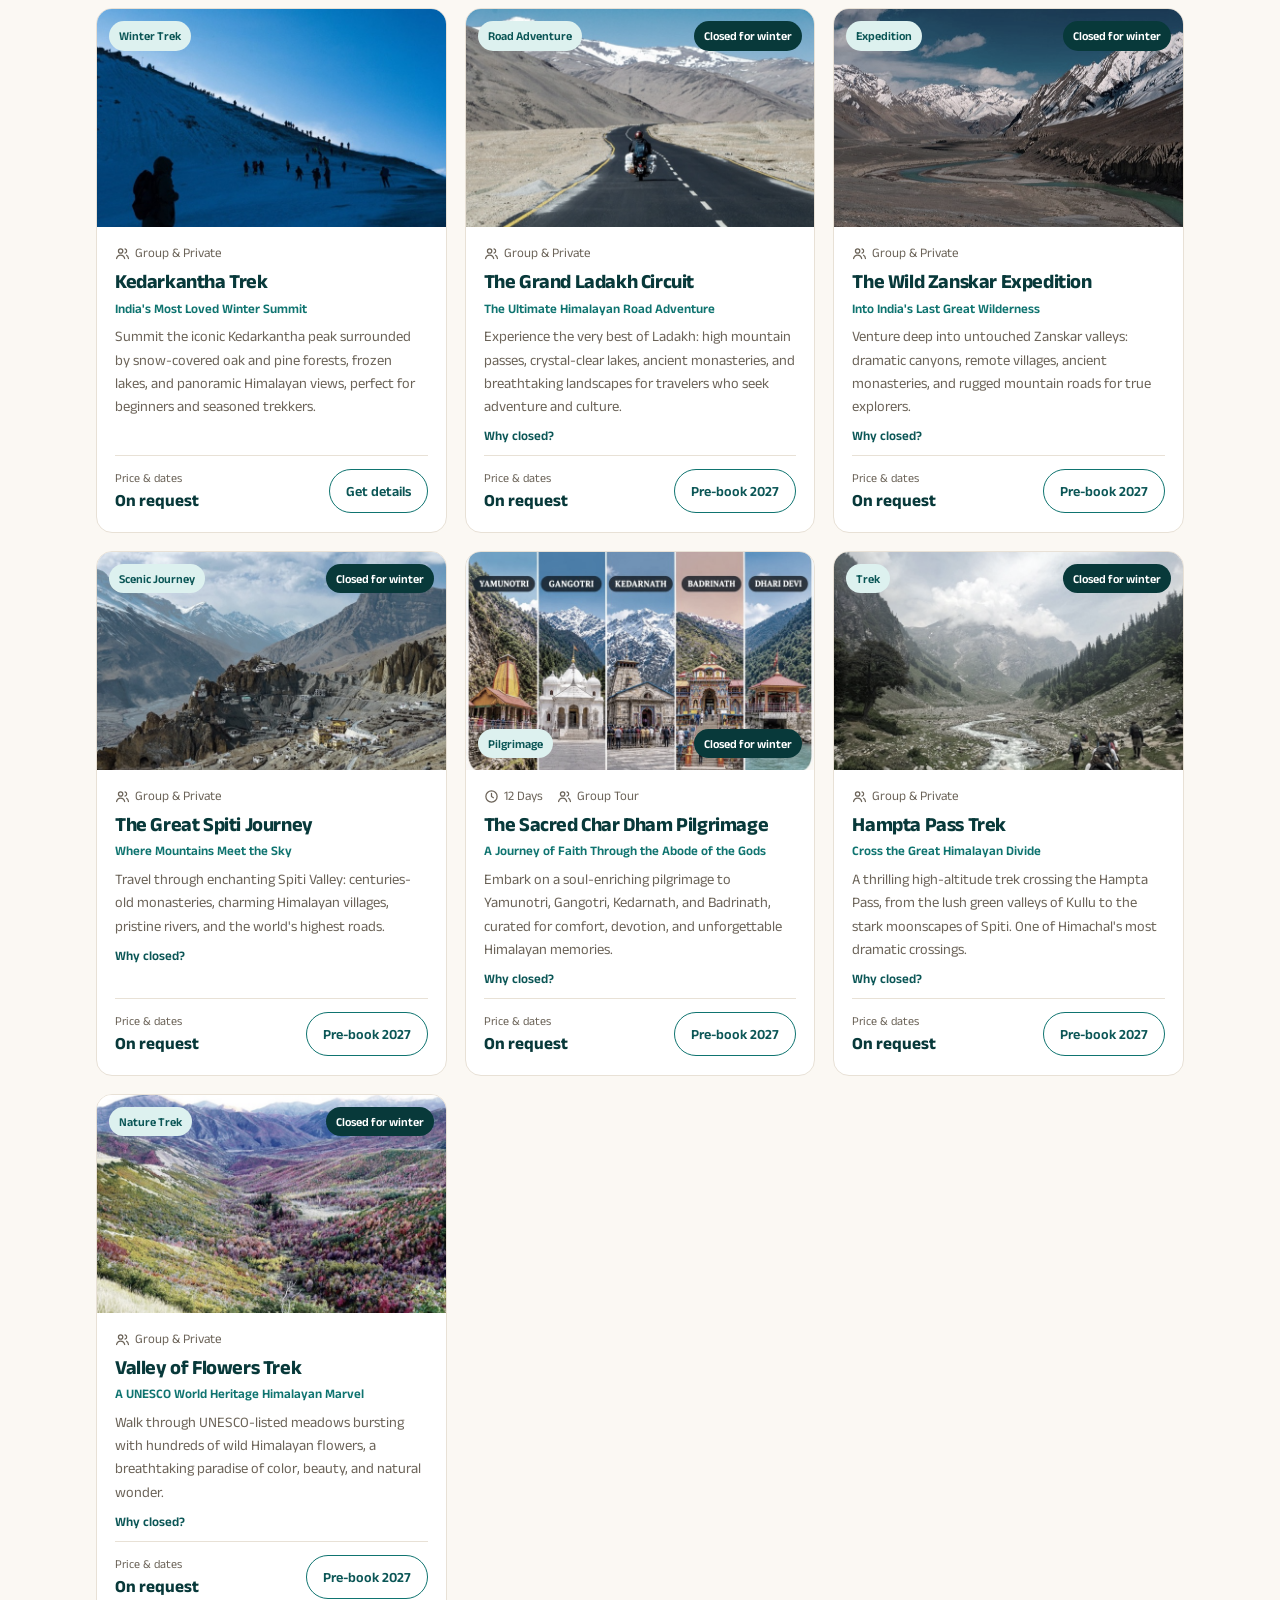
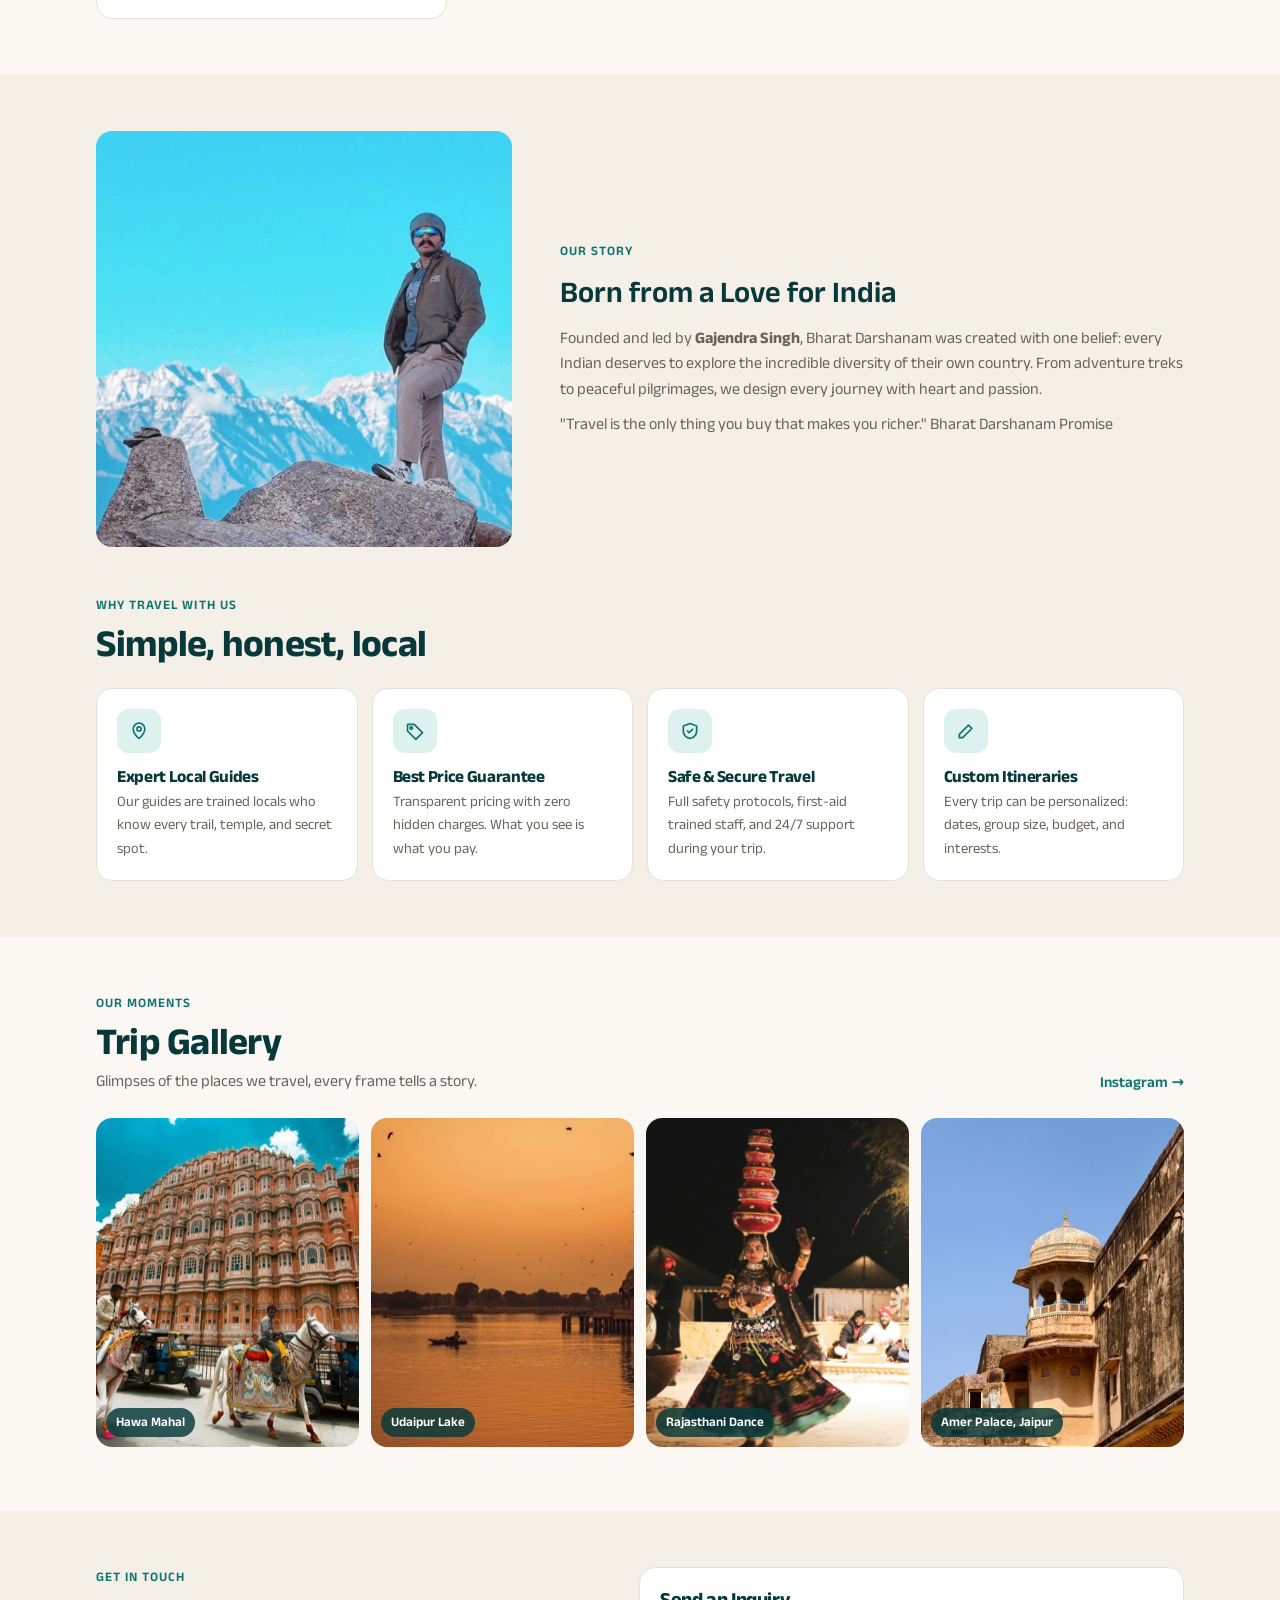
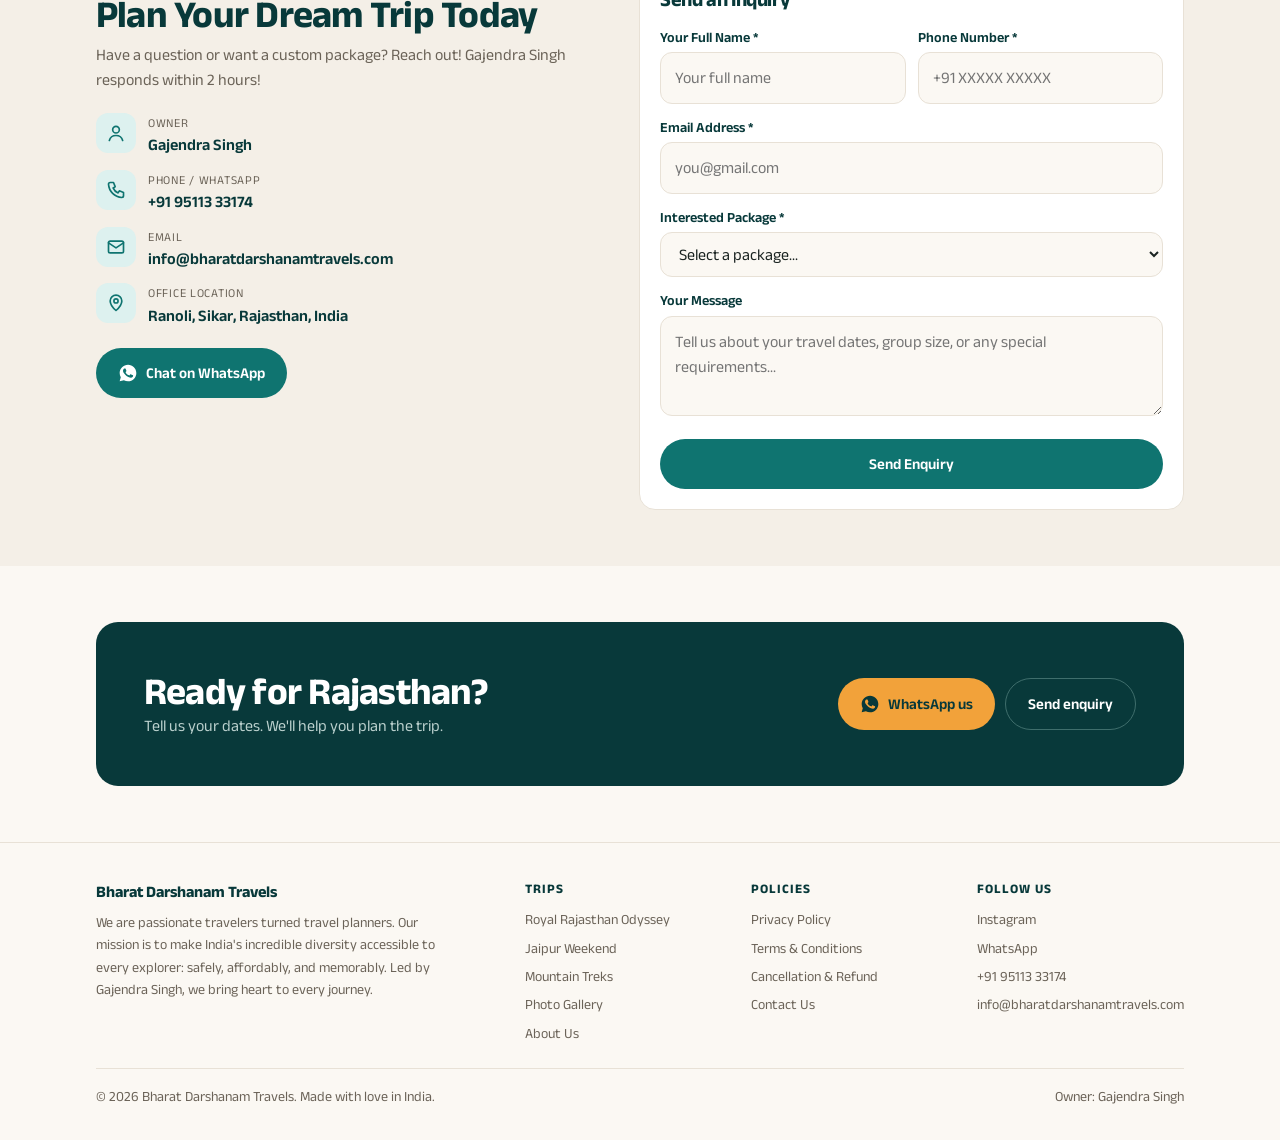
==== commit 069102a7: "Jaipur Weekend card: Amer Fort elephant photo Co-Authored-By: Claude Opus 5.5 <noreply@anthropic.com" ====
--- a/index.html
+++ b/index.html
@@ -136,7 +136,7 @@
         </div>
       </article>
       <article class="trip" data-trip="Jaipur Weekend Trip (Delhi to Delhi)">
-        <a class="trip-img" href="jaipur-weekend-trip.html"><img src="images/gallery9.jpg" srcset="images/opt/gallery9-720.jpg 720w, images/gallery9.jpg 825w" sizes="(min-width: 1120px) 360px, (min-width: 980px) 31vw, (min-width: 640px) 46vw, calc(100vw - 32px)" alt="Amer Palace, Jaipur" width="825" height="1100" loading="lazy"><span class="badge">Weekend · Delhi to Delhi</span></a>
+        <a class="trip-img" href="jaipur-weekend-trip.html"><img src="images/gallery4.jpg" srcset="images/opt/gallery4-720.jpg 720w, images/gallery4.jpg 1100w" sizes="(min-width: 1120px) 360px, (min-width: 980px) 31vw, (min-width: 640px) 46vw, calc(100vw - 32px)" alt="Amer Fort, Jaipur" width="1100" height="733" loading="lazy"><span class="badge">Weekend · Delhi to Delhi</span></a>
         <div class="trip-body">
           <div class="trip-meta"><span><svg><use href="#i-map"/></svg>Delhi to Delhi</span><span><svg><use href="#i-users"/></svg>Group &amp; Private</span></div>
           <h3><a href="jaipur-weekend-trip.html">Jaipur Weekend Trip</a></h3>
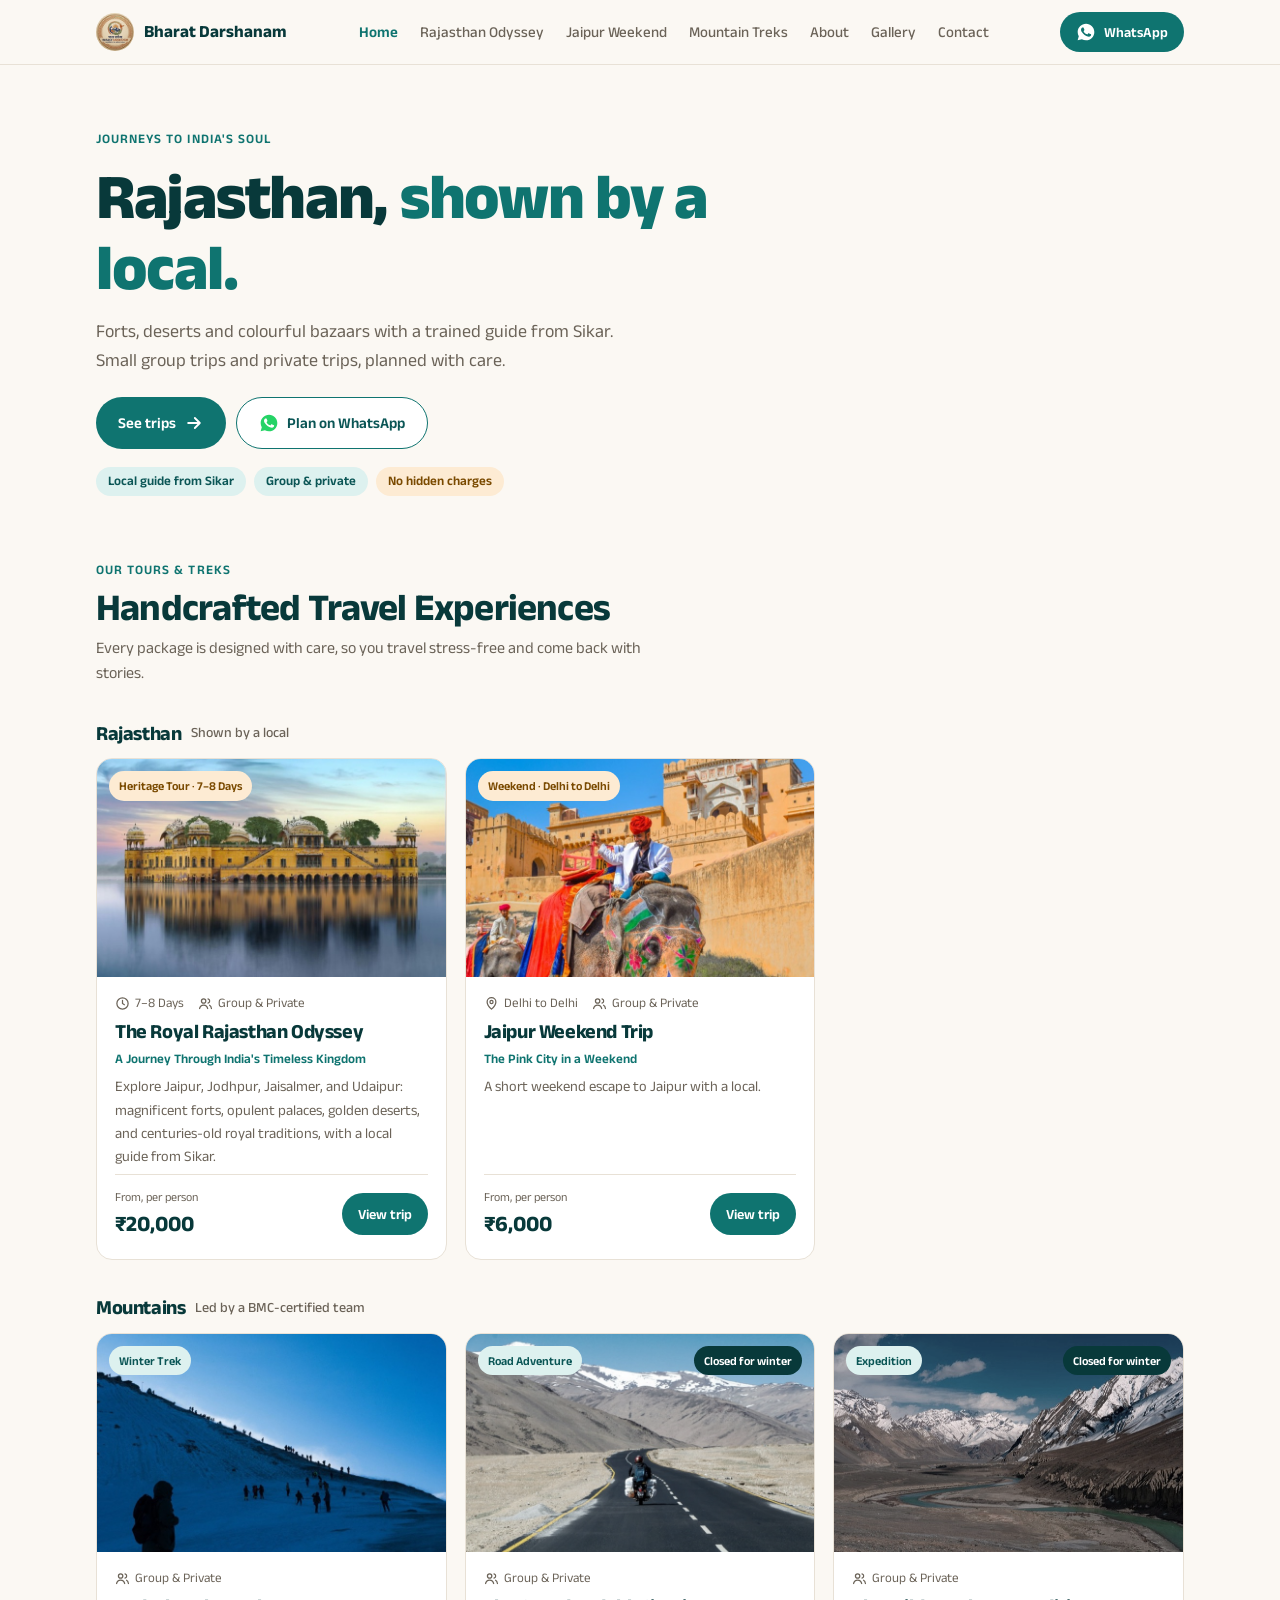
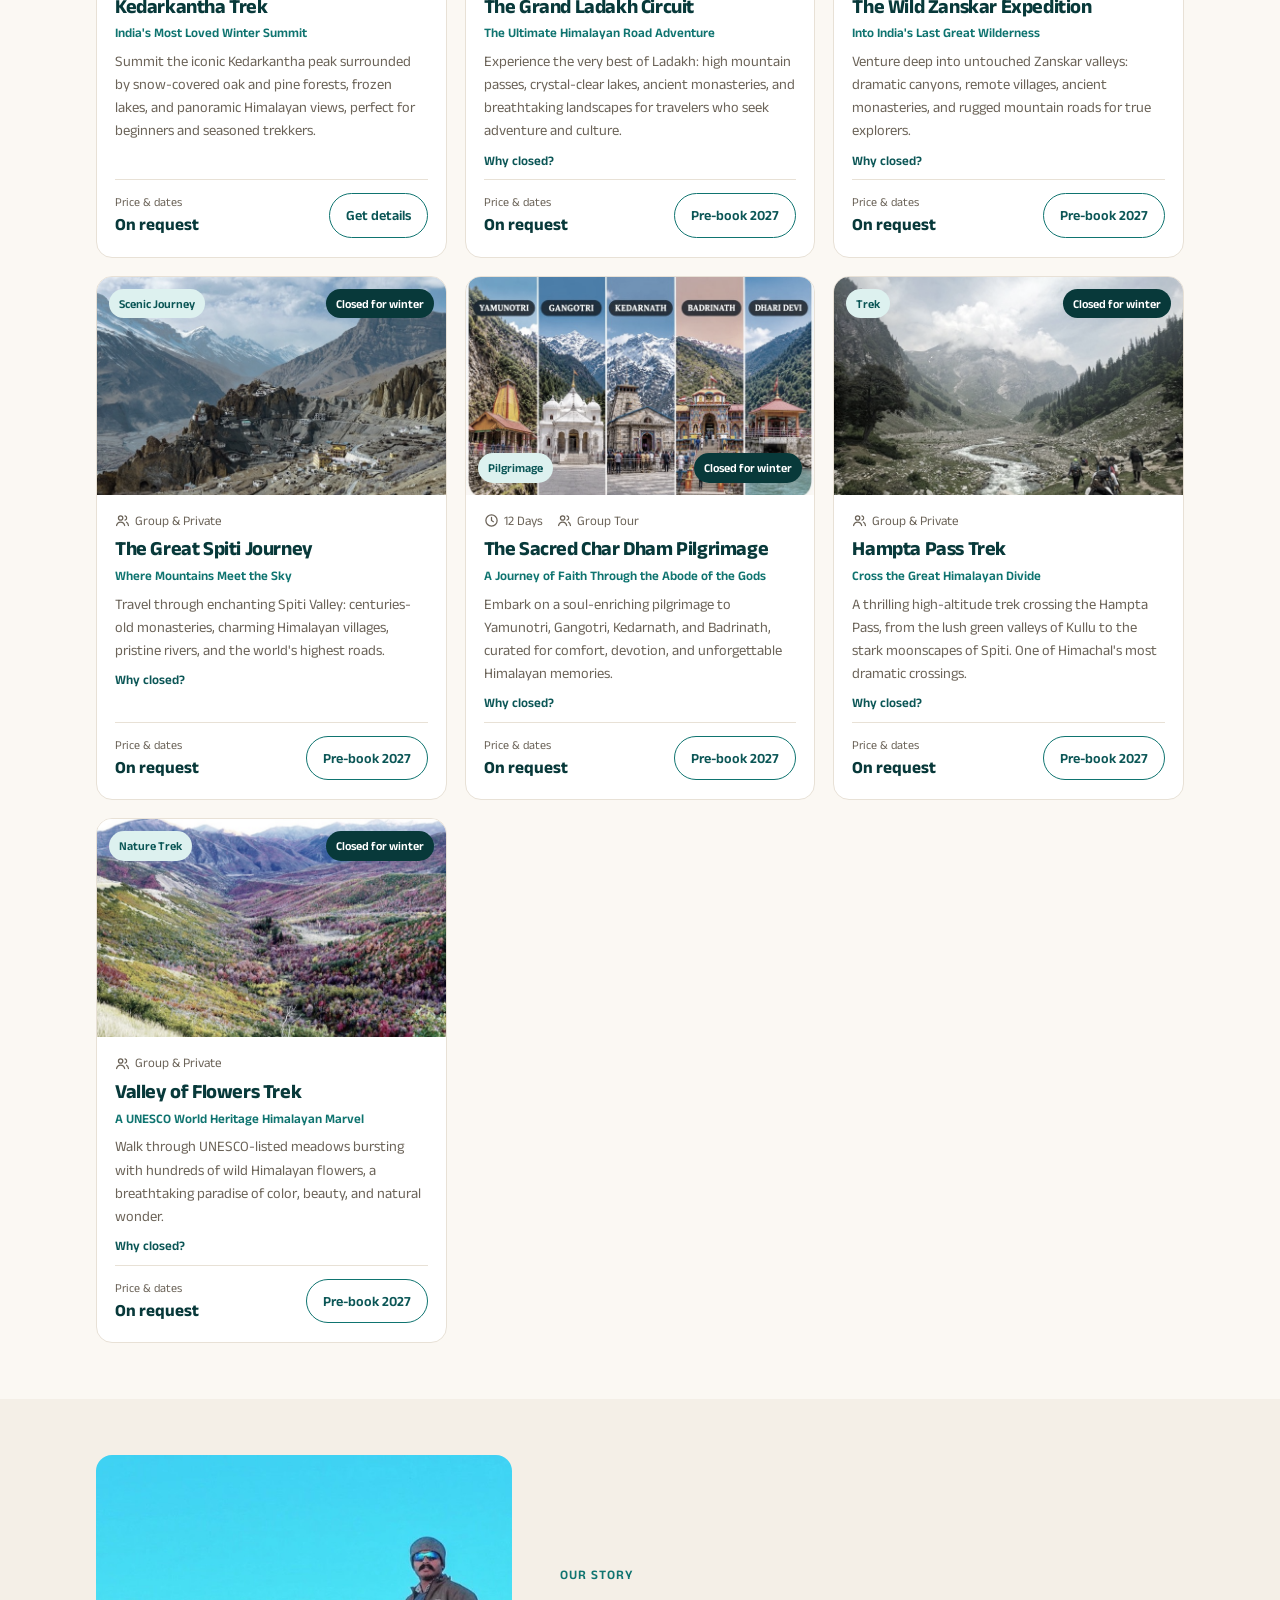
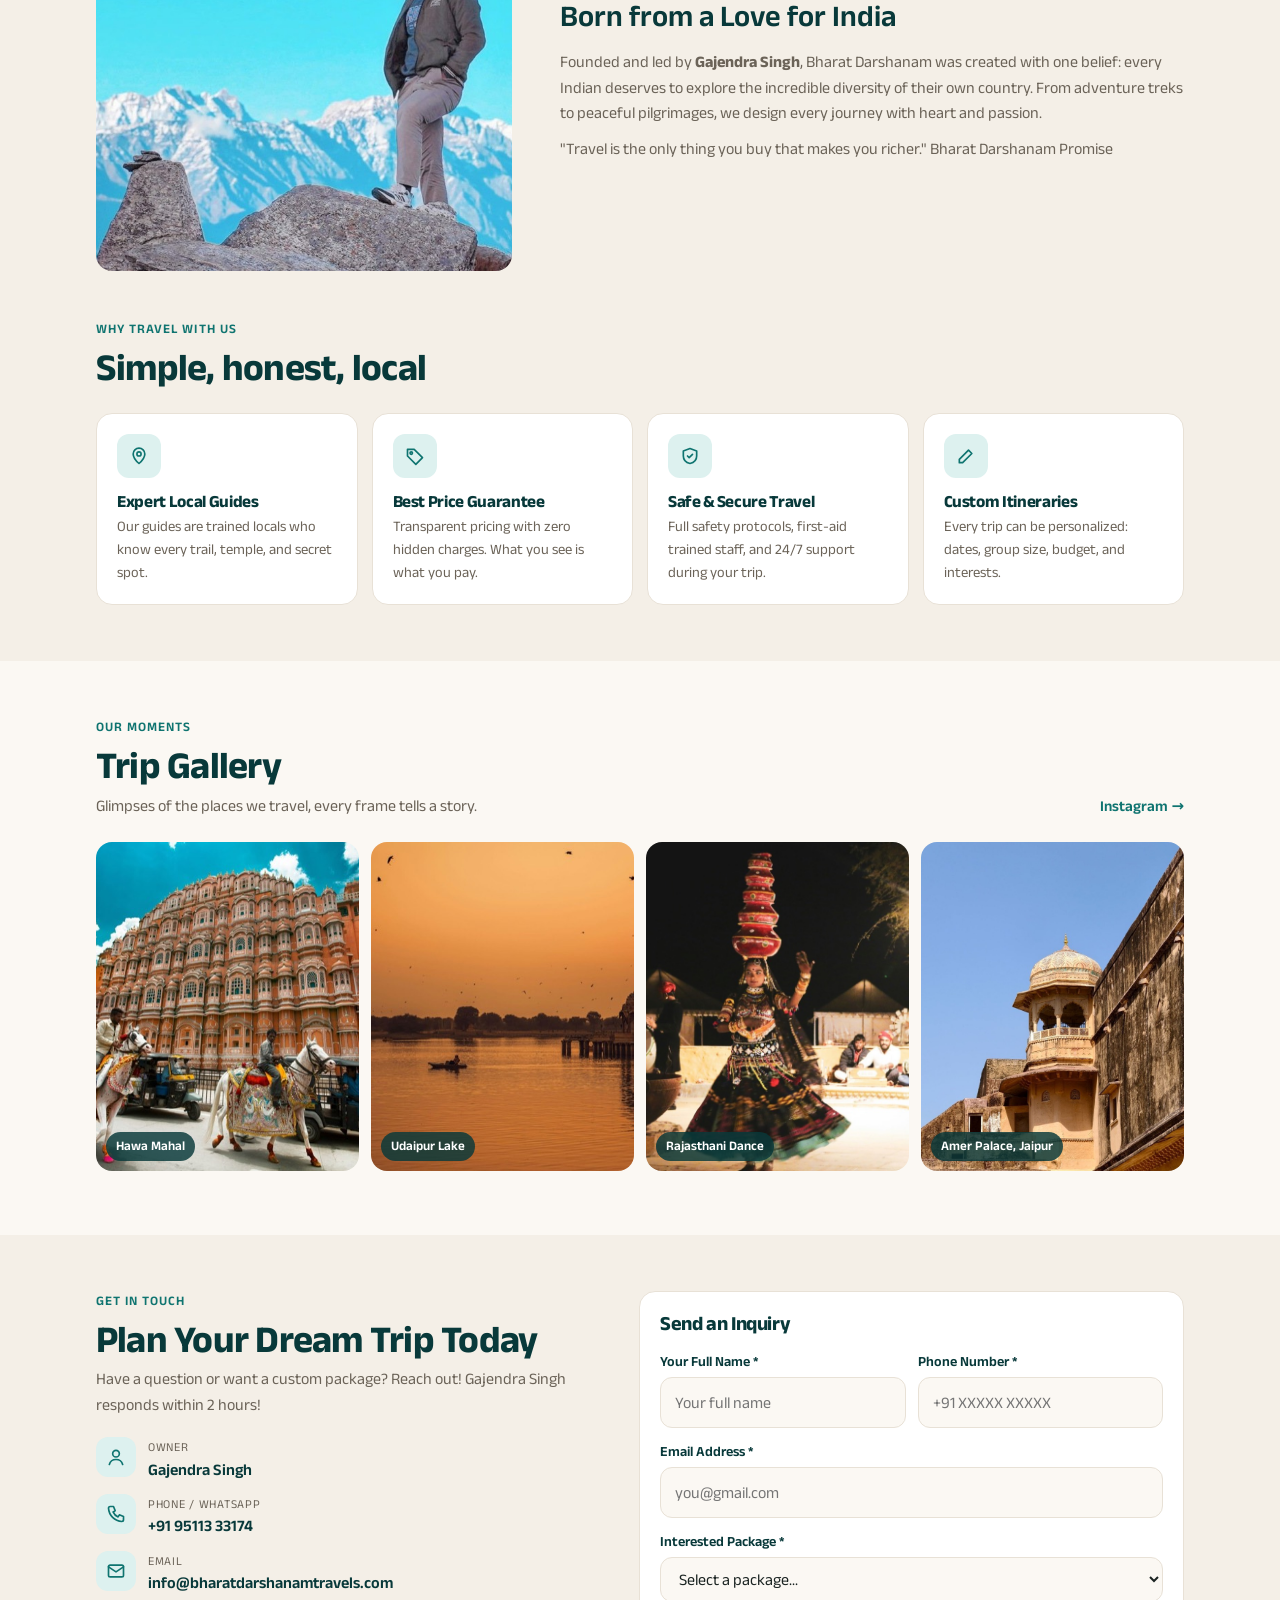
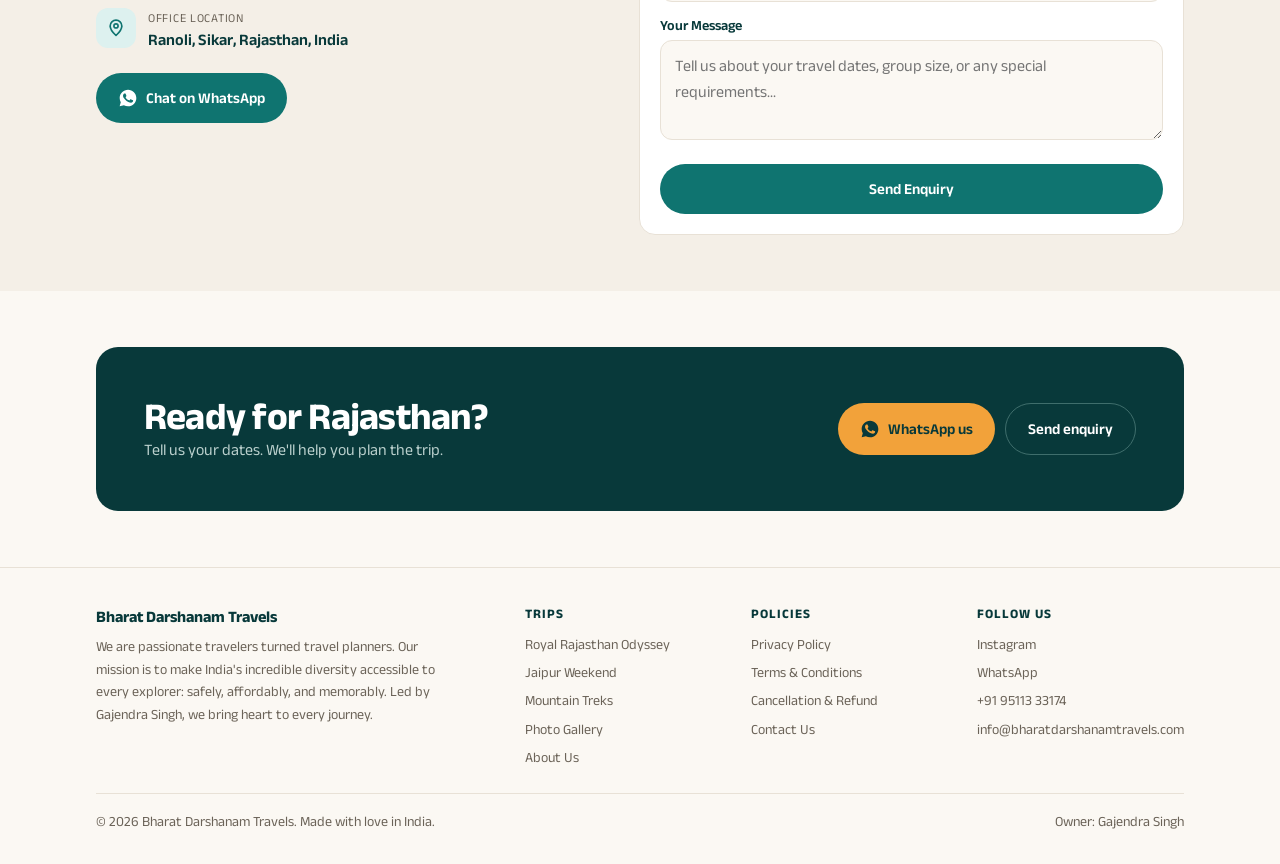
==== commit 40148066: "Homepage: remove hero photo card, text-only hero Co-Authored-By: Claude Opus 5.5 <noreply@anthropic." ====
--- a/index.html
+++ b/index.html
@@ -38,7 +38,6 @@
   <link rel="preconnect" href="https://fonts.gstatic.com" crossorigin>
   <link href="https://fonts.googleapis.com/css2?family=Anek+Latin:wght@400;500;600;700;800&display=swap" rel="stylesheet">
   <link rel="stylesheet" href="css/site.css">
-  <link rel="preload" as="image" href="images/gallery4.jpg" imagesrcset="images/opt/gallery4-720.jpg 720w, images/gallery4.jpg 1100w" imagesizes="(min-width: 1120px) 520px, (min-width: 860px) 46vw, calc(100vw - 32px)" fetchpriority="high">
 </head>
 <body>
 
@@ -105,10 +104,6 @@
         <li>Group &amp; private</li>
         <li>No hidden charges</li>
       </ul>
-    </div>
-    <div class="hero-img">
-      <img src="images/gallery4.jpg" srcset="images/opt/gallery4-720.jpg 720w, images/gallery4.jpg 1100w" sizes="(min-width: 1120px) 520px, (min-width: 860px) 46vw, calc(100vw - 32px)" alt="Amer Fort, Jaipur" width="1100" height="733" fetchpriority="high">
-      <div class="hero-tag"><b>Rajasthan, 7–8 days</b>From ₹20,000 per person</div>
     </div>
   </div>
 </section>
--- a/css/site.css
+++ b/css/site.css
@@ -69,15 +69,9 @@
 .chips { display: flex; flex-wrap: wrap; gap: 8px; padding: 0; list-style: none; }
 .chips li { background: var(--accent-soft); color: var(--accent-dark); padding: 4px 12px; border-radius: 999px; font-weight: 600; font-size: 13px; }
 .chips li:last-child { background: var(--warm-soft); color: var(--warm-ink); }
-.hero-img { position: relative; border-radius: var(--radius); overflow: hidden; aspect-ratio: 4/3; background: var(--bg-alt); }
-.hero-img img { width: 100%; height: 100%; object-fit: cover; }
-.hero-tag { position: absolute; left: 12px; bottom: 12px; background: #fff; border-radius: 12px; padding: 10px 14px; font-size: 13px; box-shadow: 0 6px 20px rgba(0,0,0,.15); }
-.hero-tag b { display: block; font-size: 15px; color: var(--deep); }
-@media (min-width: 600px) and (max-width: 859px) { .hero-img { aspect-ratio: 16/9; } }
 @media (min-width: 860px) {
-  .hero { padding: 56px 0 24px; }
-  .hero-grid { grid-template-columns: 1.05fr 1fr; align-items: center; gap: 48px; }
-  .hero-img { aspect-ratio: 4/5; }
+  .hero { padding: 64px 0 8px; }
+  .hero-grid > div { max-width: 760px; }
 }
 
 /* Sections */
